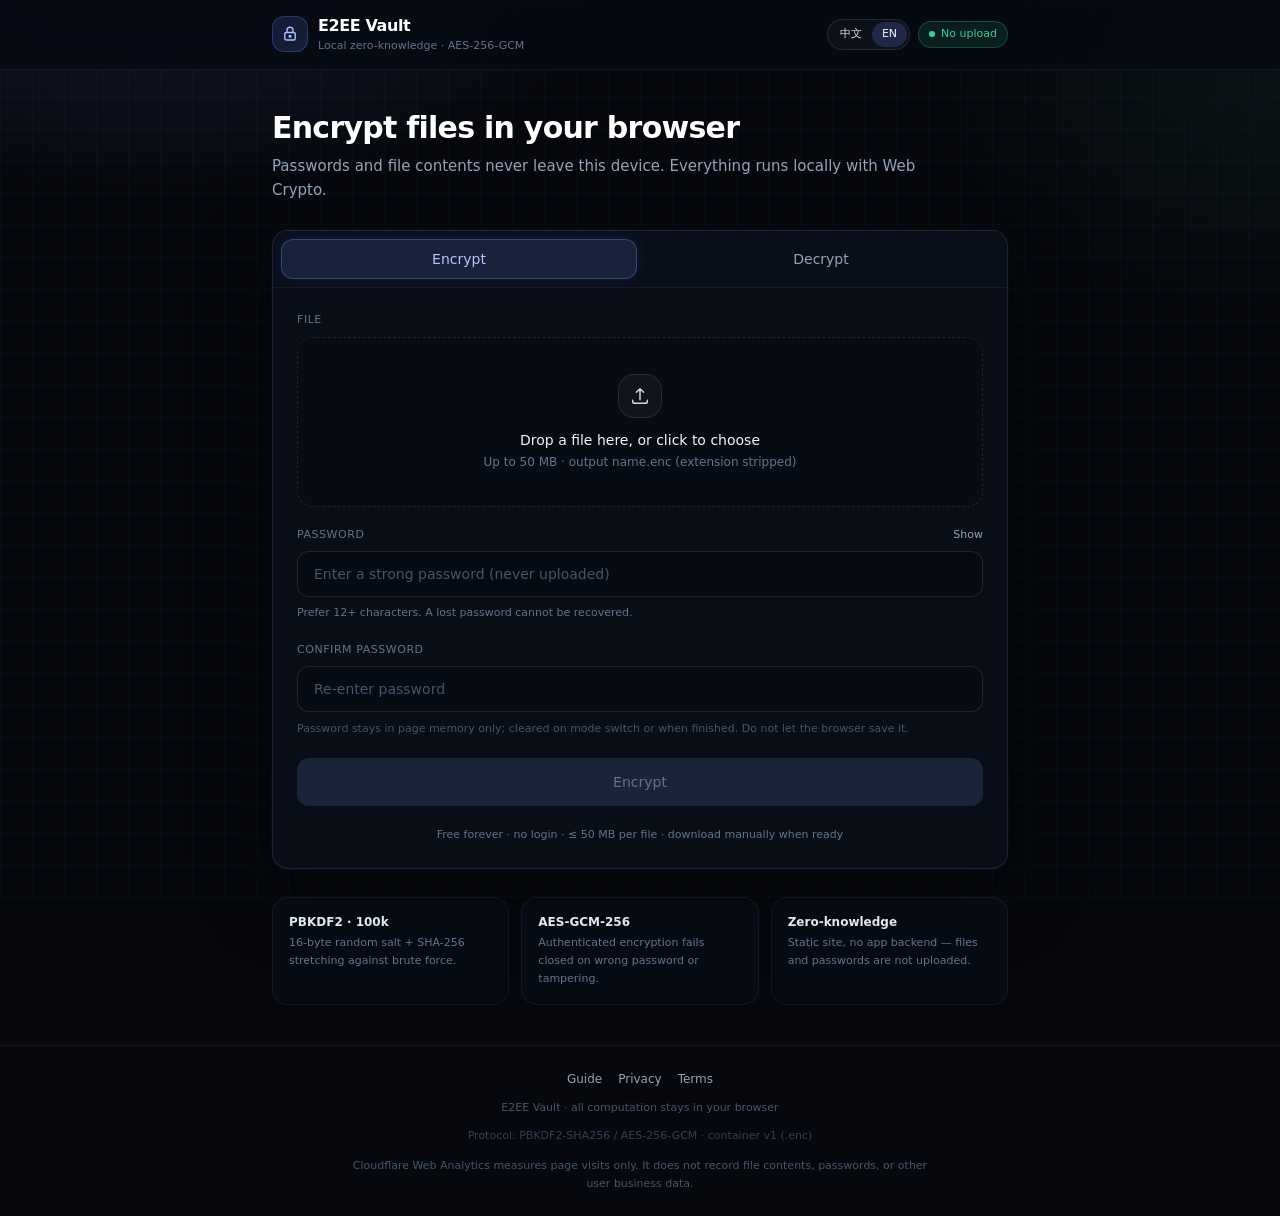
==== index.html @ 236129ca "fix: add E2EE Vault favicon" ====
<!DOCTYPE html>
<html lang="zh-CN" class="h-full">
<head>
  <meta charset="UTF-8" />
  <meta name="viewport" content="width=device-width, initial-scale=1.0" />
  <meta name="description" content="Local zero-knowledge file encryption in your browser. AES-256-GCM · PBKDF2. No upload." />
  <meta name="referrer" content="no-referrer" />
  <meta name="theme-color" content="#070a12" />
  <title>E2EE Vault</title>
  <link rel="icon" href="favicon.svg" type="image/svg+xml" />
  <link rel="preload" href="styles.css" as="style" />
  <link rel="stylesheet" href="styles.css" />
</head>
<body class="h-full text-slate-200 font-sans antialiased">
  <div class="min-h-full flex flex-col">
    <header class="sticky top-0 z-30 border-b border-white/5 bg-ink-950/85 backdrop-blur-md">
      <div class="mx-auto max-w-3xl px-4 py-3.5 flex items-center justify-between gap-3">
        <div class="flex items-center gap-2.5 min-w-0">
          <div class="h-9 w-9 shrink-0 rounded-xl bg-accent/15 border border-accent/25 grid place-items-center" aria-hidden="true">
            <svg class="h-4.5 w-4.5 text-accent-soft" width="18" height="18" viewBox="0 0 24 24" fill="none" stroke="currentColor" stroke-width="1.8">
              <rect x="5" y="10" width="14" height="10" rx="2"/><path d="M8 10V7a4 4 0 0 1 8 0v3"/><circle cx="12" cy="15" r="1.15" fill="currentColor"/>
            </svg>
          </div>
          <div class="min-w-0">
            <h1 class="text-[15px] sm:text-base font-semibold text-white tracking-tight truncate" data-i18n="brand">E2EE Vault</h1>
            <p class="text-[11px] text-slate-500 truncate" data-i18n="brandSub">Local zero-knowledge · AES-256-GCM</p>
          </div>
        </div>
        <div class="flex items-center gap-2 shrink-0">
          <div class="inline-flex rounded-full border border-white/10 bg-white/[0.03] p-0.5 text-[11px]" role="group" aria-label="Language">
            <button type="button" id="lang-zh" class="px-2.5 py-1 rounded-full transition" data-lang="zh-CN">中文</button>
            <button type="button" id="lang-en" class="px-2.5 py-1 rounded-full transition" data-lang="en">EN</button>
          </div>
          <span class="hidden xs:inline-flex sm:inline-flex items-center gap-1.5 text-[11px] px-2.5 py-1 rounded-full border border-ok/25 bg-ok/10 text-ok">
            <span class="h-1.5 w-1.5 rounded-full bg-ok"></span>
            <span data-i18n="badgeNoUpload">No upload</span>
          </span>
        </div>
      </div>
    </header>

    <main class="flex-1 w-full max-w-3xl mx-auto px-4 py-8 sm:py-10">
      <section class="mb-7">
        <h2 class="text-[1.65rem] sm:text-3xl font-semibold text-white tracking-tight" data-i18n="heroTitle">Encrypt files in your browser</h2>
        <p class="mt-2 text-sm sm:text-[15px] text-slate-400 leading-relaxed max-w-reading" data-i18n="heroDesc">
          Passwords and file contents never leave this device. Everything runs locally with Web Crypto.
        </p>
      </section>

      <section class="panel rounded-2xl overflow-hidden shadow-[0_20px_60px_rgba(0,0,0,.35)]">
        <div class="flex gap-1.5 p-2 border-b border-white/5 bg-ink-900/40">
          <button id="tab-encrypt" type="button" class="tab-on flex-1 rounded-xl px-3 py-2.5 text-sm font-medium transition" data-i18n="tabEncrypt">Encrypt</button>
          <button id="tab-decrypt" type="button" class="flex-1 rounded-xl px-3 py-2.5 text-sm font-medium text-slate-400 hover:text-slate-200 transition" data-i18n="tabDecrypt">Decrypt</button>
        </div>

        <div class="p-5 sm:p-6 space-y-5">
          <div>
            <label class="block text-[11px] font-medium uppercase tracking-wider text-slate-500 mb-2" data-i18n="labelFile">File</label>
            <div id="dropzone" class="relative rounded-2xl border border-dashed border-white/10 bg-ink-950/50 hover:border-white/18 transition cursor-pointer px-4 py-9 text-center" tabindex="0" role="button">
              <input id="file-input" class="sr-file" type="file" />
              <div class="mx-auto mb-3 h-11 w-11 rounded-2xl bg-white/[0.04] border border-white/10 grid place-items-center">
                <svg width="22" height="22" class="text-slate-300" fill="none" viewBox="0 0 24 24" stroke="currentColor" stroke-width="1.6" aria-hidden="true">
                  <path stroke-linecap="round" stroke-linejoin="round" d="M12 16V4m0 0 4 4m-4-4-4 4M4 16.5V18a2 2 0 0 0 2 2h12a2 2 0 0 0 2-2v-1.5"/>
                </svg>
              </div>
              <p class="text-sm text-slate-100 font-medium" data-i18n="dropTitle">Drop a file here, or click to choose</p>
              <p id="drop-hint" class="mt-1 text-xs text-slate-500" data-i18n="dropHintEncrypt">Up to 50 MB · output name.enc</p>
              <div id="file-chip" class="hidden mt-4 inline-flex max-w-full items-center gap-2 rounded-xl border border-accent/25 bg-accent/10 px-3 py-2 text-left">
                <div class="min-w-0">
                  <p id="file-name" class="text-xs font-medium text-accent-soft truncate"></p>
                  <p id="file-meta" class="text-[11px] text-slate-400"></p>
                </div>
                <button id="file-clear" type="button" class="ml-1 rounded-lg p-1 text-slate-400 hover:text-white hover:bg-white/10" data-i18n-aria="clearFile" aria-label="Clear file">
                  <svg width="14" height="14" viewBox="0 0 20 20" fill="currentColor" aria-hidden="true"><path d="M6.28 5.22a.75.75 0 0 0-1.06 1.06L8.94 10l-3.72 3.72a.75.75 0 1 0 1.06 1.06L10 11.06l3.72 3.72a.75.75 0 1 0 1.06-1.06L11.06 10l3.72-3.72a.75.75 0 0 0-1.06-1.06L10 8.94 6.28 5.22z"/></svg>
                </button>
              </div>
            </div>
          </div>

          <form id="secret-form" autocomplete="off" novalidate onsubmit="return false;">
            <div class="sr-file" aria-hidden="true">
              <input type="text" name="username" tabindex="-1" autocomplete="username" value="" />
              <input type="password" name="password" tabindex="-1" autocomplete="current-password" value="" />
            </div>

            <div>
              <div class="flex items-center justify-between mb-2">
                <label for="password" class="block text-[11px] font-medium uppercase tracking-wider text-slate-500" data-i18n="labelPassword">Password</label>
                <button id="toggle-password" type="button" class="text-[11px] text-slate-400 hover:text-accent-soft transition" data-i18n="showPassword">Show</button>
              </div>
              <input
                id="password"
                name="e2ee-vault-k-a"
                type="password"
                autocomplete="off"
                autocapitalize="off"
                autocorrect="off"
                spellcheck="false"
                inputmode="text"
                data-lpignore="true"
                data-1p-ignore="true"
                data-bwignore="true"
                data-form-type="other"
                data-i18n-placeholder="phPassword"
                placeholder="Enter a strong password"
                class="w-full rounded-xl border border-white/10 bg-ink-950/70 px-4 py-3 text-sm text-white placeholder:text-slate-600 outline-none focus:border-accent/45 focus:ring-2 focus:ring-accent/15 transition"
              />
              <p id="password-hint" class="mt-2 text-[11px] text-slate-500" data-i18n="hintPasswordEncrypt"></p>
            </div>

            <div id="confirm-wrap" class="mt-5">
              <label for="password-confirm" class="block text-[11px] font-medium uppercase tracking-wider text-slate-500 mb-2" data-i18n="labelConfirm">Confirm password</label>
              <input
                id="password-confirm"
                name="e2ee-vault-k-b"
                type="password"
                autocomplete="off"
                autocapitalize="off"
                autocorrect="off"
                spellcheck="false"
                inputmode="text"
                data-lpignore="true"
                data-1p-ignore="true"
                data-bwignore="true"
                data-form-type="other"
                data-i18n-placeholder="phConfirm"
                placeholder="Re-enter password"
                class="w-full rounded-xl border border-white/10 bg-ink-950/70 px-4 py-3 text-sm text-white placeholder:text-slate-600 outline-none focus:border-accent/45 focus:ring-2 focus:ring-accent/15 transition"
              />
            </div>
            <p class="mt-2 text-[11px] text-slate-600 leading-relaxed" data-i18n="secretNote"></p>
          </form>

          <div id="status" class="hidden rounded-xl border px-3.5 py-3 text-sm leading-relaxed" role="status" aria-live="polite"></div>

          <div id="progress-wrap" class="hidden">
            <div class="flex items-center justify-between text-[11px] text-slate-400 mb-1.5">
              <span id="progress-label" data-i18n="progressWorking">Working…</span>
              <span id="progress-pct">0%</span>
            </div>
            <div class="h-1.5 rounded-full bg-white/5 overflow-hidden">
              <div id="progress-bar" class="progress-bar h-full w-0 rounded-full bg-gradient-to-r from-accent-dim to-accent-soft"></div>
            </div>
          </div>

          <button id="action-btn" type="button" disabled
            class="w-full rounded-xl bg-accent hover:bg-accent-dim disabled:bg-ink-700 disabled:text-slate-500 disabled:cursor-not-allowed text-white font-medium text-sm py-3.5 transition"
            data-i18n="btnEncrypt">Encrypt</button>

          <button id="download-btn" type="button"
            class="hidden w-full rounded-xl border border-ok/35 bg-ok/10 hover:bg-ok/15 text-ok font-medium text-sm py-3.5 transition">Download</button>
          <p id="result-name" class="hidden text-[11px] text-center text-slate-400 truncate"></p>

          <p class="text-[11px] text-center text-slate-500 leading-relaxed" data-i18n="footerTier"></p>
        </div>
      </section>

      <section class="mt-7 grid sm:grid-cols-3 gap-3">
        <div class="rounded-2xl border border-white/5 bg-ink-900/35 p-4">
          <p class="text-xs font-semibold text-slate-200" data-i18n="cardKdfTitle">PBKDF2 · 100k</p>
          <p class="mt-1 text-[11px] text-slate-500 leading-relaxed" data-i18n="cardKdfDesc"></p>
        </div>
        <div class="rounded-2xl border border-white/5 bg-ink-900/35 p-4">
          <p class="text-xs font-semibold text-slate-200" data-i18n="cardAeadTitle">AES-GCM-256</p>
          <p class="mt-1 text-[11px] text-slate-500 leading-relaxed" data-i18n="cardAeadDesc"></p>
        </div>
        <div class="rounded-2xl border border-white/5 bg-ink-900/35 p-4">
          <p class="text-xs font-semibold text-slate-200" data-i18n="cardZkTitle">Zero-knowledge</p>
          <p class="mt-1 text-[11px] text-slate-500 leading-relaxed" data-i18n="cardZkDesc"></p>
        </div>
      </section>
    </main>

    <footer class="border-t border-white/5 py-6">
      <div class="max-w-3xl mx-auto px-4 text-center space-y-3">
        <nav class="flex flex-wrap items-center justify-center gap-x-4 gap-y-2 text-[12px]">
          <button type="button" class="text-slate-400 hover:text-accent-soft transition" data-legal="guide" data-i18n="navGuide">Guide</button>
          <button type="button" class="text-slate-400 hover:text-accent-soft transition" data-legal="privacy" data-i18n="navPrivacy">Privacy</button>
          <button type="button" class="text-slate-400 hover:text-accent-soft transition" data-legal="terms" data-i18n="navTerms">Terms</button>
        </nav>
        <p class="text-[11px] text-slate-600" data-i18n="footerLine1"></p>
        <p class="text-[11px] text-slate-700" data-i18n="footerLine2"></p>
        <p class="text-[11px] text-slate-600 max-w-xl mx-auto leading-relaxed" data-i18n="analyticsNote"></p>
      </div>
    </footer>
  </div>

  <dialog id="legal-dialog" class="w-[min(100vw-1.5rem,40rem)] m-auto rounded-2xl outline-none">
    <div class="panel rounded-2xl overflow-hidden max-h-[min(86vh,720px)] flex flex-col shadow-2xl">
      <div class="flex items-center justify-between gap-3 px-5 py-4 border-b border-white/5">
        <h3 id="legal-title" class="text-sm font-semibold text-white truncate"></h3>
        <button type="button" id="legal-close" class="rounded-lg px-2.5 py-1 text-xs text-slate-400 hover:text-white hover:bg-white/10" data-i18n="close">Close</button>
      </div>
      <div id="legal-body" class="legal-prose overflow-y-auto px-5 py-4 overscroll-contain"></div>
    </div>
  </dialog>

  <script>
  (() => {
    'use strict';

    const FREE_MAX_BYTES = 50 * 1024 * 1024;
    const SALT_LEN = 16;
    const IV_LEN = 12;
    const TAG_LEN = 16;
    const META_LEN_SIZE = 4;
    const PBKDF2_ITERATIONS = 100_000;
    const HEADER_FIXED = SALT_LEN + IV_LEN + TAG_LEN + META_LEN_SIZE;
    const PROTOCOL_META = Object.freeze({ v: 1, sealed: true });
    const LANG_KEY = 'e2ee-vault-lang';

    const I18N = {
      'zh-CN': {
        brand: 'E2EE Vault',
        brandSub: '本地零知识 · AES-256-GCM',
        badgeNoUpload: '零上传',
        heroTitle: '在浏览器里加密文件',
        heroDesc: '密码与文件内容不会离开这台设备。全部使用浏览器 Web Crypto 在本地完成。',
        tabEncrypt: '加密',
        tabDecrypt: '解密',
        labelFile: '文件',
        dropTitle: '拖拽到此处，或点击选择',
        dropHintEncrypt: '单文件 ≤ 50 MB · 输出为 原名.enc（去掉原后缀）',
        dropHintDecrypt: '选择 .enc 文件 · 单文件 ≤ 50 MB',
        clearFile: '清除文件',
        labelPassword: '密码',
        showPassword: '显示',
        hidePassword: '隐藏',
        phPassword: '输入强密码（不会上传）',
        phConfirm: '再次输入密码',
        hintPasswordEncrypt: '建议 12 位以上。密码丢失将无法恢复文件。',
        hintPasswordDecrypt: '输入加密时使用的密码。错误或文件被篡改将无法解密。',
        labelConfirm: '确认密码',
        secretNote: '密码只留在本页内存；切换模式或操作结束后会清空。请勿让浏览器记住。',
        progressWorking: '处理中…',
        btnEncrypt: '开始加密',
        btnDecrypt: '开始解密',
        btnEncrypting: '加密中…',
        btnDecrypting: '解密中…',
        btnDownload: '下载文件',
        btnDownloadNamed: '下载 {name}',
        resultReady: '已就绪：{name}（{size}）',
        footerTier: '完全免费 · 无需登录 · 单文件 ≤ 50 MB · 处理成功后需手动下载',
        cardKdfTitle: 'PBKDF2 · 100k',
        cardKdfDesc: '16 字节随机盐 + SHA-256 迭代拉伸，提升抗暴破能力。',
        cardAeadTitle: 'AES-GCM-256',
        cardAeadDesc: '认证加密：密码错误或密文被改会立即失败。',
        cardZkTitle: '零知识本地',
        cardZkDesc: '静态站点，无业务后端；文件与密码不上传。',
        footerLine1: 'E2EE Vault · 运算均在你的浏览器中完成',
        footerLine2: '协议：PBKDF2-SHA256 / AES-256-GCM · 容器 v1（.enc）',
        analyticsNote: '本站使用 Cloudflare Web Analytics 统计页面访问量，不会记录文件内容、密码或其它用户业务数据。',
        docTitle: 'E2EE Vault · 本地零知识文件加密',
        dropAria: '选择或拖拽文件',
        navGuide: '使用说明',
        navPrivacy: '隐私声明',
        navTerms: '用户条款',
        close: '关闭',
        unnamedFile: '未命名文件',
        errNeedPassword: '请输入密码。',
        errPasswordMismatch: '两次输入的密码不一致。',
        warnWeakPassword: '密码较短，建议 12 位以上。仍将继续…',
        infoEncrypting: '正在本地加密，请勿关闭页面…',
        infoDecrypting: '正在本地解密，请勿关闭页面…',
        okEncrypted: '加密完成：{name}。请点击下方下载，并妥善保管密码。',
        okDecrypted: '解密成功：{name}。请点击下方下载。',
        errCryptoFail: '密码错误或数据遭受篡改，已中止。',
        errSizeLimit: '单文件限制 ≤ 50 MB（当前 {size}）。',
        errSizeLimitShort: '单文件限制 ≤ 50 MB。',
        errSizeLimitPlain: '解密内容超过 50 MB 限制。',
        errTooShort: '文件过短，不是有效的 .enc 容器。',
        errMetaLen: '无效的 Meta 长度，文件可能已损坏。',
        errUnsupportedVer: '不支持的 .enc 版本：v{v}',
        errNoWebCrypto: '当前环境不支持 Web Crypto。请使用现代浏览器，并在 HTTPS 或 localhost 打开。',
        warnMaybeNotEnc: '所选文件可能不是 .enc，仍可尝试解密。',
        progressRead: '读取文件…',
        progressReadEnc: '读取 .enc…',
        progressSalt: '生成盐值与 IV…',
        progressKdf: 'PBKDF2 密钥衍生…',
        progressPack: '打包元数据…',
        progressEncrypt: 'AES-GCM 加密…',
        progressParse: '解析文件头…',
        progressDecrypt: '校验并解密…',
        progressRestore: '还原文件…',
        progressDownload: '准备下载…',
        progressDone: '完成',
        guideTitle: '使用说明',
        privacyTitle: '隐私声明',
        termsTitle: '用户条款',
        guideHtml: `
          <p>E2EE Vault 是一款<strong>完全免费</strong>的本地文件加解密工具。文件与密码在浏览器中处理，不会上传到服务器。</p>
          <h3>加密</h3>
          <ul>
            <li>选择「加密」，导入文件并设置密码（需确认）。</li>
            <li>点击开始加密。成功后<strong>不会自动下载</strong>，请再点「下载」。</li>
            <li>输出命名：<code>1.jpg</code> → <code>1.enc</code>（去掉原后缀，仅保留 .enc）。</li>
          </ul>
          <h3>解密</h3>
          <ul>
            <li>选择「解密」，导入 <code>.enc</code> 文件并输入加密时密码。</li>
            <li>校验通过后，再点击「下载」以恢复原文件名与格式。</li>
          </ul>
          <h3>限制与安全提示</h3>
          <ul>
            <li>单文件最大 50 MB。</li>
            <li>切换加密/解密会清空文件、密码与待下载结果。</li>
            <li>密码丢失无法恢复；请使用强密码并离线妥善保管。</li>
            <li>需要安全上下文：HTTPS 或 localhost。</li>
            <li>算法：PBKDF2-SHA256（100,000 次）+ AES-256-GCM。</li>
          </ul>
          <h3>常见问题</h3>
          <ul>
            <li><strong>提示密码错误：</strong>确认密码与文件是否匹配，或文件是否损坏。</li>
            <li><strong>下载的文件打不开：</strong>确认解密成功后再下载；不要中断处理过程。</li>
            <li><strong>浏览器能解密我的文件吗？</strong>不能单靠浏览器；需同时持有 .enc 与密码。请勿让浏览器保存密码。</li>
          </ul>
        `,
        privacyHtml: `
          <p>更新日期：2026-07-21。本工具当前<strong>完全免费</strong>，无需注册登录。</p>
          <h3>我们处理什么</h3>
          <ul>
            <li><strong>文件内容与密码：</strong>仅在你的浏览器内存中用于本地加解密，设计上<strong>不上传</strong>到我们的服务器。</li>
            <li><strong>原文件名与 MIME：</strong>密封在 .enc 密文内，不以业务明文入库。</li>
            <li><strong>本地偏好：</strong>语言选择可能保存在 <code>localStorage</code>（如 e2ee-vault-lang）。</li>
          </ul>
          <h3>托管与访问统计</h3>
          <ul>
            <li>网站可能由 <strong>Cloudflare</strong> 提供静态托管与网络加速。</li>
            <li>我们启用了 <strong>Cloudflare Web Analytics</strong>，仅用于统计<strong>页面访问</strong>等聚合指标。它<strong>不会记录</strong>文件内容、密码、加解密结果或其它用户业务数据。</li>
            <li>Cloudflare 作为基础设施提供商，可能处理标准网络请求日志（如 IP、User-Agent、URL），受其隐私政策约束。</li>
          </ul>
          <h3>你可控的事项</h3>
          <ul>
            <li>可使用浏览器隐私模式；用完关闭标签页。</li>
            <li>请勿允许浏览器/密码管理器保存本页密码。</li>
            <li>本机恶意软件或恶意扩展不在本声明可防护范围内。</li>
          </ul>
          <h3>联系与变更</h3>
          <p>我们可能更新本声明；重大变更将更新页面上的日期。继续使用即表示你知悉最新说明。</p>
        `,
        termsHtml: `
          <p>更新日期：2026-07-21。使用 E2EE Vault 即表示你同意以下条款。本服务当前<strong>免费提供</strong>。</p>
          <h3>服务性质</h3>
          <ul>
            <li>本工具按「现状」提供本地加解密能力，不构成保管、备份或密码找回服务。</li>
            <li>单文件限制为 50 MB；功能可能调整，恕不另行个别通知。</li>
          </ul>
          <h3>你的责任</h3>
          <ul>
            <li>你必须合法使用本工具，并对加密内容与用途负责。</li>
            <li>你应自行保管密码与 .enc 文件。<strong>密码丢失或文件损坏可能导致数据永久不可恢复。</strong></li>
            <li>你应确保设备、浏览器与扩展环境的安全。</li>
          </ul>
          <h3>免责声明</h3>
          <ul>
            <li>在适用法律允许的最大范围内，我们不对任何直接、间接、附带或后果性损失负责，包括但不限于数据丢失、业务中断、利润损失。</li>
            <li>不保证服务不中断、无错误，或满足你的特定用途。</li>
          </ul>
          <h3>知识产权</h3>
          <p>页面文案、品牌标识与代码的权利归属项目方或其许可方。你可按仓库许可证使用代码（如有）。</p>
          <h3>条款变更</h3>
          <p>我们可能更新本条款。更新后继续使用即视为接受修订。</p>
          <h3>适用说明</h3>
          <p>本条款为一般性使用说明，不构成法律意见。若与强制适用法律冲突，以法律规定为准。</p>
        `,
      },
      en: {
        brand: 'E2EE Vault',
        brandSub: 'Local zero-knowledge · AES-256-GCM',
        badgeNoUpload: 'No upload',
        heroTitle: 'Encrypt files in your browser',
        heroDesc: 'Passwords and file contents never leave this device. Everything runs locally with Web Crypto.',
        tabEncrypt: 'Encrypt',
        tabDecrypt: 'Decrypt',
        labelFile: 'File',
        dropTitle: 'Drop a file here, or click to choose',
        dropHintEncrypt: 'Up to 50 MB · output name.enc (extension stripped)',
        dropHintDecrypt: 'Choose a .enc file · up to 50 MB',
        clearFile: 'Clear file',
        labelPassword: 'Password',
        showPassword: 'Show',
        hidePassword: 'Hide',
        phPassword: 'Enter a strong password (never uploaded)',
        phConfirm: 'Re-enter password',
        hintPasswordEncrypt: 'Prefer 12+ characters. A lost password cannot be recovered.',
        hintPasswordDecrypt: 'Enter the password used for encryption. Wrong password or tampering fails closed.',
        labelConfirm: 'Confirm password',
        secretNote: 'Password stays in page memory only; cleared on mode switch or when finished. Do not let the browser save it.',
        progressWorking: 'Working…',
        btnEncrypt: 'Encrypt',
        btnDecrypt: 'Decrypt',
        btnEncrypting: 'Encrypting…',
        btnDecrypting: 'Decrypting…',
        btnDownload: 'Download file',
        btnDownloadNamed: 'Download {name}',
        resultReady: 'Ready: {name} ({size})',
        footerTier: 'Free forever · no login · ≤ 50 MB per file · download manually when ready',
        cardKdfTitle: 'PBKDF2 · 100k',
        cardKdfDesc: '16-byte random salt + SHA-256 stretching against brute force.',
        cardAeadTitle: 'AES-GCM-256',
        cardAeadDesc: 'Authenticated encryption fails closed on wrong password or tampering.',
        cardZkTitle: 'Zero-knowledge',
        cardZkDesc: 'Static site, no app backend — files and passwords are not uploaded.',
        footerLine1: 'E2EE Vault · all computation stays in your browser',
        footerLine2: 'Protocol: PBKDF2-SHA256 / AES-256-GCM · container v1 (.enc)',
        analyticsNote: 'Cloudflare Web Analytics measures page visits only. It does not record file contents, passwords, or other user business data.',
        docTitle: 'E2EE Vault · Local zero-knowledge encryption',
        dropAria: 'Choose or drop a file',
        navGuide: 'Guide',
        navPrivacy: 'Privacy',
        navTerms: 'Terms',
        close: 'Close',
        unnamedFile: 'Untitled file',
        errNeedPassword: 'Please enter a password.',
        errPasswordMismatch: 'Passwords do not match.',
        warnWeakPassword: 'Password is short. Prefer 12+ characters. Continuing…',
        infoEncrypting: 'Encrypting locally — keep this tab open…',
        infoDecrypting: 'Decrypting locally — keep this tab open…',
        okEncrypted: 'Encryption complete: {name}. Click download below and store the password safely.',
        okDecrypted: 'Decryption succeeded: {name}. Click download below.',
        errCryptoFail: 'Invalid password or corrupted payload. Aborted.',
        errSizeLimit: 'File limit is 50 MB (current {size}).',
        errSizeLimitShort: 'File limit is 50 MB.',
        errSizeLimitPlain: 'Recovered payload exceeds the 50 MB limit.',
        errTooShort: 'File is too short to be a valid .enc container.',
        errMetaLen: 'Invalid meta length — file may be corrupted.',
        errUnsupportedVer: 'Unsupported .enc version: v{v}',
        errNoWebCrypto: 'Web Crypto is unavailable. Use a modern browser on HTTPS or localhost.',
        warnMaybeNotEnc: 'Selected file may not be a .enc container; decrypt will still be attempted.',
        progressRead: 'Reading file…',
        progressReadEnc: 'Reading .enc…',
        progressSalt: 'Generating salt & IV…',
        progressKdf: 'Deriving key (PBKDF2)…',
        progressPack: 'Packing metadata…',
        progressEncrypt: 'Encrypting (AES-GCM)…',
        progressParse: 'Parsing header…',
        progressDecrypt: 'Verifying & decrypting…',
        progressRestore: 'Restoring file…',
        progressDownload: 'Preparing download…',
        progressDone: 'Done',
        guideTitle: 'User guide',
        privacyTitle: 'Privacy notice',
        termsTitle: 'Terms of use',
        guideHtml: `
          <p>E2EE Vault is a <strong>free</strong> local file encryption tool. Files and passwords are processed in your browser and are not uploaded to our servers.</p>
          <h3>Encrypt</h3>
          <ul>
            <li>Open Encrypt, choose a file, and set a password (with confirmation).</li>
            <li>Start encryption. The result is <strong>not auto-downloaded</strong> — click Download when ready.</li>
            <li>Output name: <code>1.jpg</code> → <code>1.enc</code> (original extension stripped).</li>
          </ul>
          <h3>Decrypt</h3>
          <ul>
            <li>Open Decrypt, choose a <code>.enc</code> file, enter the password.</li>
            <li>After verification succeeds, click Download to restore the original name and type.</li>
          </ul>
          <h3>Limits & safety</h3>
          <ul>
            <li>Max 50 MB per file.</li>
            <li>Switching Encrypt/Decrypt clears file, password, and pending download.</li>
            <li>Lost passwords cannot be recovered — use a strong password and store it offline.</li>
            <li>Requires a secure context: HTTPS or localhost.</li>
            <li>Crypto: PBKDF2-SHA256 (100,000 iterations) + AES-256-GCM.</li>
          </ul>
          <h3>FAQ</h3>
          <ul>
            <li><strong>Invalid password:</strong> Check the password and that the file is intact.</li>
            <li><strong>Downloaded file won’t open:</strong> Download only after a successful decrypt; don’t interrupt the process.</li>
            <li><strong>Can the browser decrypt my files alone?</strong> No — someone needs both the .enc file and the password. Don’t let the browser save the password.</li>
          </ul>
        `,
        privacyHtml: `
          <p>Last updated: 2026-07-21. This tool is currently <strong>free</strong> and does not require an account.</p>
          <h3>What we process</h3>
          <ul>
            <li><strong>File contents & passwords:</strong> used only in browser memory for local crypto; <strong>not uploaded</strong> to our application servers by design.</li>
            <li><strong>Original filename & MIME:</strong> sealed inside the .enc ciphertext, not stored as cleartext business data.</li>
            <li><strong>Local preferences:</strong> language may be stored in <code>localStorage</code> (e.g. e2ee-vault-lang).</li>
          </ul>
          <h3>Hosting & analytics</h3>
          <ul>
            <li>The site may be hosted/accelerated by <strong>Cloudflare</strong>.</li>
            <li>We use <strong>Cloudflare Web Analytics</strong> to measure <strong>page visits</strong> only (aggregate traffic). It does <strong>not</strong> record file contents, passwords, crypto outputs, or other user business data.</li>
            <li>As infrastructure, Cloudflare may process standard request logs (IP, User-Agent, URL) under its own policies.</li>
          </ul>
          <h3>Your controls</h3>
          <ul>
            <li>Use a private window; close the tab when finished.</li>
            <li>Do not allow password managers to save credentials for this page.</li>
            <li>Malware or malicious extensions on your device are outside this notice’s protection.</li>
          </ul>
          <h3>Changes</h3>
          <p>We may update this notice and the date above. Continued use means you acknowledge the latest version.</p>
        `,
        termsHtml: `
          <p>Last updated: 2026-07-21. By using E2EE Vault you agree to these terms. The service is currently provided <strong>free of charge</strong>.</p>
          <h3>Nature of the service</h3>
          <ul>
            <li>The tool is provided “as is” for local encryption/decryption. It is not a custody, backup, or password-recovery service.</li>
            <li>Per-file limit is 50 MB; features may change without individual notice.</li>
          </ul>
          <h3>Your responsibilities</h3>
          <ul>
            <li>Use the tool lawfully and remain responsible for your content and purpose.</li>
            <li>Safeguard your password and .enc files. <strong>Lost passwords or corrupted files may mean permanent data loss.</strong></li>
            <li>Keep your device, browser, and extensions secure.</li>
          </ul>
          <h3>Disclaimer</h3>
          <ul>
            <li>To the fullest extent permitted by law, we are not liable for direct, indirect, incidental, or consequential damages, including data loss, business interruption, or lost profits.</li>
            <li>We do not warrant uninterrupted or error-free operation, or fitness for a particular purpose.</li>
          </ul>
          <h3>Intellectual property</h3>
          <p>Site copy, branding, and code belong to the project or its licensors. Use code under the repository license if provided.</p>
          <h3>Changes</h3>
          <p>We may update these terms. Continued use after changes constitutes acceptance.</p>
          <h3>General</h3>
          <p>These terms are a general usage notice, not legal advice. Mandatory local laws prevail where they conflict.</p>
        `,
      },
    };

    let lang = detectLang();
    /** @type {'encrypt'|'decrypt'} */
    let mode = 'encrypt';
    /** @type {File|null} */
    let selectedFile = null;
    let busy = false;
    /** @type {{blob:Blob,filename:string,objectUrl:string|null}|null} */
    let pendingDownload = null;
    /** @type {'guide'|'privacy'|'terms'|null} */
    let legalOpen = null;

    const te = new TextEncoder();
    const td = new TextDecoder();
    const $ = (id) => document.getElementById(id);

    const tabEncrypt = $('tab-encrypt');
    const tabDecrypt = $('tab-decrypt');
    const dropzone = $('dropzone');
    const fileInput = $('file-input');
    const dropHint = $('drop-hint');
    const fileChip = $('file-chip');
    const fileNameEl = $('file-name');
    const fileMetaEl = $('file-meta');
    const fileClear = $('file-clear');
    const passwordEl = $('password');
    const passwordConfirmEl = $('password-confirm');
    const confirmWrap = $('confirm-wrap');
    const togglePasswordBtn = $('toggle-password');
    const passwordHint = $('password-hint');
    const statusEl = $('status');
    const progressWrap = $('progress-wrap');
    const progressBar = $('progress-bar');
    const progressLabel = $('progress-label');
    const progressPct = $('progress-pct');
    const actionBtn = $('action-btn');
    const downloadBtn = $('download-btn');
    const resultNameEl = $('result-name');
    const legalDialog = /** @type {HTMLDialogElement} */ ($('legal-dialog'));
    const legalTitle = $('legal-title');
    const legalBody = $('legal-body');
    const legalClose = $('legal-close');

    function detectLang() {
      try {
        const saved = localStorage.getItem(LANG_KEY);
        if (saved && I18N[saved]) return saved;
      } catch (_) {}
      const nav = (navigator.language || 'en').toLowerCase();
      return nav.startsWith('zh') ? 'zh-CN' : 'en';
    }

    function t(key, vars) {
      const table = I18N[lang] || I18N.en;
      let s = table[key] ?? I18N.en[key] ?? key;
      if (vars) {
        for (const [k, v] of Object.entries(vars)) {
          s = s.replaceAll('{' + k + '}', String(v));
        }
      }
      return s;
    }

    function applyI18n() {
      document.documentElement.lang = lang === 'zh-CN' ? 'zh-CN' : 'en';
      document.title = t('docTitle');
      document.querySelectorAll('[data-i18n]').forEach((el) => {
        const key = el.getAttribute('data-i18n');
        if (key) el.textContent = t(key);
      });
      document.querySelectorAll('[data-i18n-placeholder]').forEach((el) => {
        const key = el.getAttribute('data-i18n-placeholder');
        if (key) el.setAttribute('placeholder', t(key));
      });
      document.querySelectorAll('[data-i18n-aria]').forEach((el) => {
        const key = el.getAttribute('data-i18n-aria');
        if (key) el.setAttribute('aria-label', t(key));
      });
      $('lang-zh').classList.toggle('lang-on', lang === 'zh-CN');
      $('lang-en').classList.toggle('lang-on', lang === 'en');
      refreshModeCopy();
      togglePasswordBtn.textContent =
        passwordEl.type === 'password' ? t('showPassword') : t('hidePassword');
      if (pendingDownload) {
        downloadBtn.textContent = t('btnDownloadNamed', { name: pendingDownload.filename });
        resultNameEl.textContent = t('resultReady', {
          name: pendingDownload.filename,
          size: formatBytes(pendingDownload.blob.size),
        });
      } else {
        downloadBtn.textContent = t('btnDownload');
      }
      if (legalOpen) renderLegal(legalOpen);
    }

    function setLang(next) {
      if (!I18N[next]) return;
      lang = next;
      try { localStorage.setItem(LANG_KEY, lang); } catch (_) {}
      applyI18n();
    }

    function formatBytes(n) {
      if (n < 1024) return n + ' B';
      if (n < 1024 * 1024) return (n / 1024).toFixed(1) + ' KB';
      return (n / (1024 * 1024)).toFixed(2) + ' MB';
    }

    function setUint32BE(view, offset, value) { view.setUint32(offset, value >>> 0, false); }
    function getUint32BE(view, offset) { return view.getUint32(offset, false); }

    function wipe(buf) {
      try {
        if (!buf) return;
        if (buf instanceof ArrayBuffer) { new Uint8Array(buf).fill(0); return; }
        if (ArrayBuffer.isView(buf)) new Uint8Array(buf.buffer, buf.byteOffset, buf.byteLength).fill(0);
      } catch (_) {}
    }
    function wipeAll(list) { for (const b of list) wipe(b); }

    function toEncFileName(name) {
      let base = String(name || 'file').replace(/[/\\?%*:|"<>]/g, '_').trim() || 'file';
      if (base.toLowerCase().endsWith('.enc')) return base;
      const i = base.lastIndexOf('.');
      if (i > 0) base = base.slice(0, i);
      return base + '.enc';
    }

    function clearPendingDownload() {
      if (pendingDownload?.objectUrl) {
        try { URL.revokeObjectURL(pendingDownload.objectUrl); } catch (_) {}
      }
      pendingDownload = null;
      downloadBtn.classList.add('hidden');
      resultNameEl.classList.add('hidden');
      resultNameEl.textContent = '';
      downloadBtn.textContent = t('btnDownload');
    }

    function setPendingDownload(blob, filename) {
      clearPendingDownload();
      pendingDownload = { blob, filename, objectUrl: null };
      downloadBtn.classList.remove('hidden');
      resultNameEl.classList.remove('hidden');
      resultNameEl.textContent = t('resultReady', { name: filename, size: formatBytes(blob.size) });
      downloadBtn.textContent = t('btnDownloadNamed', { name: filename });
    }

    function triggerPendingDownload() {
      if (!pendingDownload) return;
      if (pendingDownload.objectUrl) {
        try { URL.revokeObjectURL(pendingDownload.objectUrl); } catch (_) {}
      }
      const url = URL.createObjectURL(pendingDownload.blob);
      pendingDownload.objectUrl = url;
      const a = document.createElement('a');
      a.href = url;
      a.download = pendingDownload.filename;
      a.rel = 'noopener';
      document.body.appendChild(a);
      a.click();
      a.remove();
    }

    function setProgress(pct, labelKey) {
      const p = Math.max(0, Math.min(100, pct | 0));
      progressWrap.classList.remove('hidden');
      progressBar.style.width = p + '%';
      progressPct.textContent = p + '%';
      if (labelKey) progressLabel.textContent = t(labelKey);
    }
    function hideProgress() {
      progressWrap.classList.add('hidden');
      progressBar.style.width = '0%';
      progressPct.textContent = '0%';
    }

    function showStatus(type, message) {
      statusEl.classList.remove('hidden', 'shake',
        'border-ok/30', 'bg-ok/10', 'text-ok',
        'border-danger/30', 'bg-danger/10', 'text-danger',
        'border-warn/30', 'bg-warn/10', 'text-warn',
        'border-accent/30', 'bg-accent/10', 'text-accent-soft');
      const map = {
        ok: ['border-ok/30', 'bg-ok/10', 'text-ok'],
        error: ['border-danger/30', 'bg-danger/10', 'text-danger'],
        warn: ['border-warn/30', 'bg-warn/10', 'text-warn'],
        info: ['border-accent/30', 'bg-accent/10', 'text-accent-soft'],
      };
      statusEl.classList.add(...(map[type] || map.info));
      statusEl.textContent = message;
      if (type === 'error') statusEl.classList.add('shake');
    }
    function clearStatus() { statusEl.classList.add('hidden'); statusEl.textContent = ''; }

    function updateActionEnabled() {
      const pw = passwordEl.value;
      const okConfirm = mode === 'decrypt' || (passwordConfirmEl.value.length > 0 && passwordConfirmEl.value === pw);
      actionBtn.disabled = busy || !selectedFile || !pw || !okConfirm;
    }

    async function deriveKey(passwordString, salt) {
      const passwordBytes = te.encode(passwordString);
      try {
        const baseKey = await crypto.subtle.importKey('raw', passwordBytes, { name: 'PBKDF2' }, false, ['deriveKey']);
        return crypto.subtle.deriveKey(
          { name: 'PBKDF2', salt, iterations: PBKDF2_ITERATIONS, hash: 'SHA-256' },
          baseKey,
          { name: 'AES-GCM', length: 256 },
          false,
          ['encrypt', 'decrypt']
        );
      } finally { wipe(passwordBytes); }
    }

    function packPlaintext(meta, fileBytes) {
      const metaBytes = te.encode(JSON.stringify({
        name: meta.name,
        type: meta.type || 'application/octet-stream',
      }));
      const out = new Uint8Array(4 + metaBytes.length + fileBytes.length);
      setUint32BE(new DataView(out.buffer), 0, metaBytes.length);
      out.set(metaBytes, 4);
      out.set(fileBytes, 4 + metaBytes.length);
      wipe(metaBytes);
      return out;
    }

    function unpackPlaintext(plain) {
      if (plain.byteLength < 4) throw new Error('Invalid payload structure.');
      const metaLen = getUint32BE(new DataView(plain.buffer, plain.byteOffset, plain.byteLength), 0);
      if (metaLen < 2 || metaLen > 1024 * 1024 || 4 + metaLen > plain.byteLength) {
        throw new Error('Invalid payload metadata length.');
      }
      let meta;
      try { meta = JSON.parse(td.decode(plain.subarray(4, 4 + metaLen))); }
      catch { throw new Error('Invalid payload metadata JSON.'); }
      if (!meta || typeof meta.name !== 'string') throw new Error('Invalid payload metadata fields.');
      return {
        meta: {
          name: meta.name,
          type: typeof meta.type === 'string' && meta.type ? meta.type : 'application/octet-stream',
        },
        fileBytes: plain.subarray(4 + metaLen),
      };
    }

    async function encryptFile(file, password) {
      const sensitive = [];
      try {
        setProgress(5, 'progressRead');
        const fileBuf = new Uint8Array(await file.arrayBuffer());
        sensitive.push(fileBuf);
        if (fileBuf.byteLength > FREE_MAX_BYTES) throw new Error(t('errSizeLimitShort'));

        setProgress(15, 'progressSalt');
        const salt = crypto.getRandomValues(new Uint8Array(SALT_LEN));
        const iv = crypto.getRandomValues(new Uint8Array(IV_LEN));
        sensitive.push(salt, iv);

        setProgress(25, 'progressKdf');
        const key = await deriveKey(password, salt);

        setProgress(55, 'progressPack');
        const plain = packPlaintext(
          { name: file.name || 'file', type: file.type || 'application/octet-stream' },
          fileBuf
        );
        sensitive.push(plain);
        wipe(fileBuf);

        setProgress(70, 'progressEncrypt');
        const encryptedWithTag = new Uint8Array(
          await crypto.subtle.encrypt({ name: 'AES-GCM', iv, tagLength: 128 }, key, plain)
        );
        wipe(plain);
        if (encryptedWithTag.byteLength < TAG_LEN) throw new Error('Encryption produced invalid output.');

        const ciphertext = encryptedWithTag.subarray(0, encryptedWithTag.byteLength - TAG_LEN);
        const tag = encryptedWithTag.subarray(encryptedWithTag.byteLength - TAG_LEN);
        const outerMetaBytes = te.encode(JSON.stringify(PROTOCOL_META));
        const out = new Uint8Array(HEADER_FIXED + outerMetaBytes.length + ciphertext.byteLength);
        let o = 0;
        out.set(salt, o); o += SALT_LEN;
        out.set(iv, o); o += IV_LEN;
        out.set(tag, o); o += TAG_LEN;
        setUint32BE(new DataView(out.buffer), o, outerMetaBytes.length); o += META_LEN_SIZE;
        out.set(outerMetaBytes, o); o += outerMetaBytes.length;
        out.set(ciphertext, o);

        wipe(salt); wipe(iv); wipe(tag); wipe(encryptedWithTag); wipe(outerMetaBytes);

        setProgress(95, 'progressDownload');
        const outCopy = out.slice();
        wipe(out);
        const outName = toEncFileName(file.name || 'file');
        setPendingDownload(new Blob([outCopy], { type: 'application/octet-stream' }), outName);
        setProgress(100, 'progressDone');
        return outName;
      } finally { wipeAll(sensitive); }
    }

    async function decryptFile(encFile, password) {
      const sensitive = [];
      try {
        setProgress(5, 'progressReadEnc');
        const raw = new Uint8Array(await encFile.arrayBuffer());
        sensitive.push(raw);
        if (raw.byteLength > FREE_MAX_BYTES + 256 * 1024) throw new Error(t('errSizeLimitShort'));
        if (raw.byteLength < HEADER_FIXED + 1) throw new Error(t('errTooShort'));

        setProgress(15, 'progressParse');
        let o = 0;
        const salt = raw.subarray(o, o + SALT_LEN); o += SALT_LEN;
        const iv = raw.subarray(o, o + IV_LEN); o += IV_LEN;
        const tag = raw.subarray(o, o + TAG_LEN); o += TAG_LEN;
        const metaLen = getUint32BE(new DataView(raw.buffer, raw.byteOffset, raw.byteLength), o); o += META_LEN_SIZE;
        if (metaLen > 64 * 1024 || o + metaLen > raw.byteLength) throw new Error(t('errMetaLen'));
        const outerMetaBytes = raw.subarray(o, o + metaLen); o += metaLen;
        const ciphertext = raw.subarray(o);

        if (metaLen > 0) {
          try {
            const outer = JSON.parse(td.decode(outerMetaBytes));
            if (outer && outer.v != null && outer.v !== 1) throw new Error(t('errUnsupportedVer', { v: outer.v }));
          } catch (e) {
            if (e instanceof Error && /v\d|version|版本/.test(e.message)) throw e;
          }
        }

        setProgress(35, 'progressKdf');
        const key = await deriveKey(password, salt);

        setProgress(65, 'progressDecrypt');
        const encryptedDataWithTag = new Uint8Array(ciphertext.length + tag.length);
        encryptedDataWithTag.set(ciphertext, 0);
        encryptedDataWithTag.set(tag, ciphertext.length);
        sensitive.push(encryptedDataWithTag);

        let plainBuf;
        try {
          plainBuf = new Uint8Array(await crypto.subtle.decrypt(
            { name: 'AES-GCM', iv, tagLength: 128 }, key, encryptedDataWithTag
          ));
        } catch {
          wipe(encryptedDataWithTag);
          throw new Error('CRYPTO_FAIL');
        }
        sensitive.push(plainBuf);
        wipe(encryptedDataWithTag);

        setProgress(85, 'progressRestore');
        const unpacked = unpackPlaintext(plainBuf);
        const meta = unpacked.meta;
        const fileBytes = new Uint8Array(unpacked.fileBytes.byteLength);
        fileBytes.set(unpacked.fileBytes);
        wipe(plainBuf);

        if (fileBytes.byteLength > FREE_MAX_BYTES) {
          wipe(fileBytes);
          throw new Error(t('errSizeLimitPlain'));
        }

        const safeName = String(meta.name || 'decrypted.bin').replace(/[/\\?%*:|"<>]/g, '_');
        const blob = new Blob([fileBytes], { type: meta.type || 'application/octet-stream' });
        wipe(fileBytes);
        wipe(raw);

        setProgress(95, 'progressDownload');
        setPendingDownload(blob, safeName);
        setProgress(100, 'progressDone');
        return safeName;
      } finally { wipeAll(sensitive); }
    }

    function refreshModeCopy() {
      const enc = mode === 'encrypt';
      dropHint.textContent = t(enc ? 'dropHintEncrypt' : 'dropHintDecrypt');
      passwordHint.textContent = t(enc ? 'hintPasswordEncrypt' : 'hintPasswordDecrypt');
      if (!busy) actionBtn.textContent = t(enc ? 'btnEncrypt' : 'btnDecrypt');
      dropzone.setAttribute('aria-label', t('dropAria'));
      fileInput.accept = enc ? '*/*' : '.enc,application/octet-stream';
    }

    function clearSecrets() {
      for (const el of [passwordEl, passwordConfirmEl]) {
        el.value = '';
        el.defaultValue = '';
        el.type = 'password';
        el.setAttribute('value', '');
        el.setAttribute('readonly', 'readonly');
      }
      togglePasswordBtn.textContent = t('showPassword');
      setTimeout(() => {
        passwordEl.removeAttribute('readonly');
        passwordConfirmEl.removeAttribute('readonly');
      }, 30);
    }

    function clearFile() {
      selectedFile = null;
      fileInput.value = '';
      fileChip.classList.add('hidden');
      fileNameEl.textContent = '';
      fileMetaEl.textContent = '';
      clearPendingDownload();
      updateActionEnabled();
    }

    function resetWorkspace() {
      clearFile();
      clearSecrets();
      clearStatus();
      hideProgress();
      clearPendingDownload();
      try { $('secret-form').reset(); } catch (_) {}
      clearSecrets();
      updateActionEnabled();
    }

    function setMode(next) {
      if (busy) return;
      const switching = next !== mode;
      mode = next;
      const enc = mode === 'encrypt';
      tabEncrypt.classList.toggle('tab-on', enc);
      tabEncrypt.classList.toggle('text-slate-400', !enc);
      tabDecrypt.classList.toggle('tab-on', !enc);
      tabDecrypt.classList.toggle('text-slate-400', enc);
      confirmWrap.classList.toggle('hidden', !enc);
      if (switching) resetWorkspace();
      else { clearStatus(); hideProgress(); }
      refreshModeCopy();
      updateActionEnabled();
    }

    function assignFile(file) {
      clearStatus();
      hideProgress();
      clearPendingDownload();
      if (!file) { clearFile(); return; }
      if (file.size > FREE_MAX_BYTES) {
        clearFile();
        showStatus('error', t('errSizeLimit', { size: formatBytes(file.size) }));
        return;
      }
      if (mode === 'decrypt') {
        const name = (file.name || '').toLowerCase();
        if (name && !name.endsWith('.enc') && file.size < HEADER_FIXED) {
          showStatus('warn', t('warnMaybeNotEnc'));
        }
      }
      selectedFile = file;
      fileNameEl.textContent = file.name || t('unnamedFile');
      fileMetaEl.textContent = formatBytes(file.size) + (file.type ? ' · ' + file.type : '');
      fileChip.classList.remove('hidden');
      updateActionEnabled();
    }

    function renderLegal(kind) {
      legalOpen = kind;
      const titleKey = kind === 'guide' ? 'guideTitle' : kind === 'privacy' ? 'privacyTitle' : 'termsTitle';
      const bodyKey = kind === 'guide' ? 'guideHtml' : kind === 'privacy' ? 'privacyHtml' : 'termsHtml';
      legalTitle.textContent = t(titleKey);
      legalBody.innerHTML = t(bodyKey);
    }

    function openLegal(kind) {
      renderLegal(kind);
      if (typeof legalDialog.showModal === 'function') legalDialog.showModal();
      else legalDialog.setAttribute('open', '');
    }

    function closeLegal() {
      legalOpen = null;
      if (typeof legalDialog.close === 'function') legalDialog.close();
      else legalDialog.removeAttribute('open');
      legalBody.innerHTML = '';
    }

    async function run() {
      if (busy || !selectedFile) return;
      const password = passwordEl.value;
      if (!password) { showStatus('error', t('errNeedPassword')); return; }
      if (mode === 'encrypt') {
        if (password !== passwordConfirmEl.value) { showStatus('error', t('errPasswordMismatch')); return; }
        if (password.length < 8) showStatus('warn', t('warnWeakPassword'));
      }

      busy = true;
      updateActionEnabled();
      actionBtn.textContent = t(mode === 'encrypt' ? 'btnEncrypting' : 'btnDecrypting');
      clearStatus();
      clearPendingDownload();
      showStatus('info', t(mode === 'encrypt' ? 'infoEncrypting' : 'infoDecrypting'));

      try {
        if (mode === 'encrypt') {
          const name = await encryptFile(selectedFile, password);
          showStatus('ok', t('okEncrypted', { name }));
        } else {
          const name = await decryptFile(selectedFile, password);
          showStatus('ok', t('okDecrypted', { name }));
        }
      } catch (err) {
        const msg = err && err.message ? err.message : String(err);
        const friendly = msg === 'CRYPTO_FAIL' || /Invalid password|verification failed|CRYPTO_FAIL/i.test(msg)
          ? t('errCryptoFail') : msg;
        showStatus('error', friendly);
        hideProgress();
      } finally {
        busy = false;
        clearSecrets();
        actionBtn.textContent = t(mode === 'encrypt' ? 'btnEncrypt' : 'btnDecrypt');
        updateActionEnabled();
      }
    }

    // Events
    $('lang-zh').addEventListener('click', () => setLang('zh-CN'));
    $('lang-en').addEventListener('click', () => setLang('en'));
    tabEncrypt.addEventListener('click', () => setMode('encrypt'));
    tabDecrypt.addEventListener('click', () => setMode('decrypt'));

    dropzone.addEventListener('click', (e) => {
      if (e.target === fileClear || fileClear.contains(/** @type {Node} */(e.target))) return;
      fileInput.click();
    });
    dropzone.addEventListener('keydown', (e) => {
      if (e.key === 'Enter' || e.key === ' ') { e.preventDefault(); fileInput.click(); }
    });
    fileInput.addEventListener('change', () => assignFile(fileInput.files?.[0] || null));
    fileClear.addEventListener('click', (e) => {
      e.preventDefault(); e.stopPropagation();
      clearFile(); clearStatus();
    });

    ['dragenter', 'dragover'].forEach((ev) => {
      dropzone.addEventListener(ev, (e) => { e.preventDefault(); e.stopPropagation(); dropzone.classList.add('drop-active'); });
    });
    ['dragleave', 'drop'].forEach((ev) => {
      dropzone.addEventListener(ev, (e) => { e.preventDefault(); e.stopPropagation(); dropzone.classList.remove('drop-active'); });
    });
    dropzone.addEventListener('drop', (e) => {
      const f = e.dataTransfer?.files?.[0];
      if (f) assignFile(f);
    });

    passwordEl.addEventListener('input', updateActionEnabled);
    passwordConfirmEl.addEventListener('input', updateActionEnabled);
    for (const el of [passwordEl, passwordConfirmEl]) {
      el.addEventListener('focus', () => el.removeAttribute('readonly'));
    }
    togglePasswordBtn.addEventListener('click', () => {
      const show = passwordEl.type === 'password';
      passwordEl.type = show ? 'text' : 'password';
      passwordConfirmEl.type = show ? 'text' : 'password';
      togglePasswordBtn.textContent = show ? t('hidePassword') : t('showPassword');
    });

    actionBtn.addEventListener('click', () => { run(); });
    downloadBtn.addEventListener('click', () => { triggerPendingDownload(); });

    document.querySelectorAll('[data-legal]').forEach((btn) => {
      btn.addEventListener('click', () => openLegal(btn.getAttribute('data-legal')));
    });
    legalClose.addEventListener('click', closeLegal);
    legalDialog.addEventListener('click', (e) => {
      if (e.target === legalDialog) closeLegal();
    });
    legalDialog.addEventListener('close', () => { legalOpen = null; legalBody.innerHTML = ''; });

    window.addEventListener('pageshow', (e) => {
      if (e.persisted) { resetWorkspace(); refreshModeCopy(); }
    });

    if (!window.crypto?.subtle) {
      showStatus('error', t('errNoWebCrypto'));
      actionBtn.disabled = true;
    }

    applyI18n();
    setMode('encrypt');
    clearSecrets();
  })();
  </script>
  <!-- Load analytics after the first page load so it cannot compete with LCP. -->
  <script>
    window.addEventListener('load', () => {
      const beacon = document.createElement('script');
      beacon.type = 'module';
      beacon.src = 'https://static.cloudflareinsights.com/beacon.min.js';
      beacon.dataset.cfBeacon = JSON.stringify({ token: 'fab10c83845c4f888c1043c1f8bdb2fc' });
      document.body.appendChild(beacon);
    }, { once: true });
  </script>
</body>
</html>
---- styles.css ----
*,:after,:before{--tw-border-spacing-x:0;--tw-border-spacing-y:0;--tw-translate-x:0;--tw-translate-y:0;--tw-rotate:0;--tw-skew-x:0;--tw-skew-y:0;--tw-scale-x:1;--tw-scale-y:1;--tw-pan-x: ;--tw-pan-y: ;--tw-pinch-zoom: ;--tw-scroll-snap-strictness:proximity;--tw-gradient-from-position: ;--tw-gradient-via-position: ;--tw-gradient-to-position: ;--tw-ordinal: ;--tw-slashed-zero: ;--tw-numeric-figure: ;--tw-numeric-spacing: ;--tw-numeric-fraction: ;--tw-ring-inset: ;--tw-ring-offset-width:0px;--tw-ring-offset-color:#fff;--tw-ring-color:rgba(59,130,246,.5);--tw-ring-offset-shadow:0 0 #0000;--tw-ring-shadow:0 0 #0000;--tw-shadow:0 0 #0000;--tw-shadow-colored:0 0 #0000;--tw-blur: ;--tw-brightness: ;--tw-contrast: ;--tw-grayscale: ;--tw-hue-rotate: ;--tw-invert: ;--tw-saturate: ;--tw-sepia: ;--tw-drop-shadow: ;--tw-backdrop-blur: ;--tw-backdrop-brightness: ;--tw-backdrop-contrast: ;--tw-backdrop-grayscale: ;--tw-backdrop-hue-rotate: ;--tw-backdrop-invert: ;--tw-backdrop-opacity: ;--tw-backdrop-saturate: ;--tw-backdrop-sepia: ;--tw-contain-size: ;--tw-contain-layout: ;--tw-contain-paint: ;--tw-contain-style: }::backdrop{--tw-border-spacing-x:0;--tw-border-spacing-y:0;--tw-translate-x:0;--tw-translate-y:0;--tw-rotate:0;--tw-skew-x:0;--tw-skew-y:0;--tw-scale-x:1;--tw-scale-y:1;--tw-pan-x: ;--tw-pan-y: ;--tw-pinch-zoom: ;--tw-scroll-snap-strictness:proximity;--tw-gradient-from-position: ;--tw-gradient-via-position: ;--tw-gradient-to-position: ;--tw-ordinal: ;--tw-slashed-zero: ;--tw-numeric-figure: ;--tw-numeric-spacing: ;--tw-numeric-fraction: ;--tw-ring-inset: ;--tw-ring-offset-width:0px;--tw-ring-offset-color:#fff;--tw-ring-color:rgba(59,130,246,.5);--tw-ring-offset-shadow:0 0 #0000;--tw-ring-shadow:0 0 #0000;--tw-shadow:0 0 #0000;--tw-shadow-colored:0 0 #0000;--tw-blur: ;--tw-brightness: ;--tw-contrast: ;--tw-grayscale: ;--tw-hue-rotate: ;--tw-invert: ;--tw-saturate: ;--tw-sepia: ;--tw-drop-shadow: ;--tw-backdrop-blur: ;--tw-backdrop-brightness: ;--tw-backdrop-contrast: ;--tw-backdrop-grayscale: ;--tw-backdrop-hue-rotate: ;--tw-backdrop-invert: ;--tw-backdrop-opacity: ;--tw-backdrop-saturate: ;--tw-backdrop-sepia: ;--tw-contain-size: ;--tw-contain-layout: ;--tw-contain-paint: ;--tw-contain-style: }/*! tailwindcss v3.4.17 | MIT License | https://tailwindcss.com*/*,:after,:before{box-sizing:border-box;border:0 solid #e5e7eb}:after,:before{--tw-content:""}:host,html{line-height:1.5;-webkit-text-size-adjust:100%;-moz-tab-size:4;-o-tab-size:4;tab-size:4;font-family:ui-sans-serif,system-ui,-apple-system,Segoe UI,Roboto,PingFang SC,Noto Sans SC,sans-serif;font-feature-settings:normal;font-variation-settings:normal;-webkit-tap-highlight-color:transparent}body{margin:0;line-height:inherit}hr{height:0;color:inherit;border-top-width:1px}abbr:where([title]){-webkit-text-decoration:underline dotted;text-decoration:underline dotted}h1,h2,h3,h4,h5,h6{font-size:inherit;font-weight:inherit}a{color:inherit;text-decoration:inherit}b,strong{font-weight:bolder}code,kbd,pre,samp{font-family:ui-monospace,SFMono-Regular,Menlo,Monaco,Consolas,Liberation Mono,Courier New,monospace;font-feature-settings:normal;font-variation-settings:normal;font-size:1em}small{font-size:80%}sub,sup{font-size:75%;line-height:0;position:relative;vertical-align:baseline}sub{bottom:-.25em}sup{top:-.5em}table{text-indent:0;border-color:inherit;border-collapse:collapse}button,input,optgroup,select,textarea{font-family:inherit;font-feature-settings:inherit;font-variation-settings:inherit;font-size:100%;font-weight:inherit;line-height:inherit;letter-spacing:inherit;color:inherit;margin:0;padding:0}button,select{text-transform:none}button,input:where([type=button]),input:where([type=reset]),input:where([type=submit]){-webkit-appearance:button;background-color:transparent;background-image:none}:-moz-focusring{outline:auto}:-moz-ui-invalid{box-shadow:none}progress{vertical-align:baseline}::-webkit-inner-spin-button,::-webkit-outer-spin-button{height:auto}[type=search]{-webkit-appearance:textfield;outline-offset:-2px}::-webkit-search-decoration{-webkit-appearance:none}::-webkit-file-upload-button{-webkit-appearance:button;font:inherit}summary{display:list-item}blockquote,dd,dl,figure,h1,h2,h3,h4,h5,h6,hr,p,pre{margin:0}fieldset{margin:0}fieldset,legend{padding:0}menu,ol,ul{list-style:none;margin:0;padding:0}textarea{resize:vertical}input::-moz-placeholder,textarea::-moz-placeholder{opacity:1;color:#9ca3af}input::placeholder,textarea::placeholder{opacity:1;color:#9ca3af}[role=button],button{cursor:pointer}:disabled{cursor:default}audio,canvas,embed,iframe,img,object,svg,video{display:block;vertical-align:middle}img,video{max-width:100%;height:auto}[hidden]:where(:not([hidden=until-found])){display:none}.container{width:100%}@media (min-width:640px){.container{max-width:640px}}@media (min-width:768px){.container{max-width:768px}}@media (min-width:1024px){.container{max-width:1024px}}@media (min-width:1280px){.container{max-width:1280px}}@media (min-width:1536px){.container{max-width:1536px}}.static{position:static}.relative{position:relative}.sticky{position:sticky}.top-0{top:0}.z-30{z-index:30}.m-auto{margin:auto}.mx-auto{margin-left:auto;margin-right:auto}.mb-1\.5{margin-bottom:.375rem}.mb-2{margin-bottom:.5rem}.mb-3{margin-bottom:.75rem}.mb-7{margin-bottom:1.75rem}.ml-1{margin-left:.25rem}.mt-1{margin-top:.25rem}.mt-2{margin-top:.5rem}.mt-4{margin-top:1rem}.mt-5{margin-top:1.25rem}.mt-7{margin-top:1.75rem}.block{display:block}.flex{display:flex}.inline-flex{display:inline-flex}.table{display:table}.grid{display:grid}.contents{display:contents}.hidden{display:none}.h-1\.5{height:.375rem}.h-11{height:2.75rem}.h-9{height:2.25rem}.h-full{height:100%}.max-h-\[min\(86vh\2c 720px\)\]{max-height:min(86vh,720px)}.min-h-full{min-height:100%}.w-0{width:0}.w-1\.5{width:.375rem}.w-11{width:2.75rem}.w-9{width:2.25rem}.w-\[min\(100vw-1\.5rem\2c 40rem\)\]{width:min(100vw - 1.5rem,40rem)}.w-full{width:100%}.min-w-0{min-width:0}.max-w-3xl{max-width:48rem}.max-w-full{max-width:100%}.max-w-reading{max-width:42rem}.max-w-xl{max-width:36rem}.flex-1{flex:1 1 0%}.shrink-0{flex-shrink:0}.cursor-pointer{cursor:pointer}.flex-col{flex-direction:column}.flex-wrap{flex-wrap:wrap}.place-items-center{place-items:center}.items-center{align-items:center}.justify-center{justify-content:center}.justify-between{justify-content:space-between}.gap-1\.5{gap:.375rem}.gap-2{gap:.5rem}.gap-2\.5{gap:.625rem}.gap-3{gap:.75rem}.gap-x-4{-moz-column-gap:1rem;column-gap:1rem}.gap-y-2{row-gap:.5rem}.space-y-3>:not([hidden])~:not([hidden]){--tw-space-y-reverse:0;margin-top:calc(.75rem*(1 - var(--tw-space-y-reverse)));margin-bottom:calc(.75rem*var(--tw-space-y-reverse))}.space-y-5>:not([hidden])~:not([hidden]){--tw-space-y-reverse:0;margin-top:calc(1.25rem*(1 - var(--tw-space-y-reverse)));margin-bottom:calc(1.25rem*var(--tw-space-y-reverse))}.overflow-hidden{overflow:hidden}.overflow-y-auto{overflow-y:auto}.overscroll-contain{overscroll-behavior:contain}.truncate{overflow:hidden;text-overflow:ellipsis;white-space:nowrap}.rounded-2xl{border-radius:1rem}.rounded-full{border-radius:9999px}.rounded-lg{border-radius:.5rem}.rounded-xl{border-radius:.75rem}.border{border-width:1px}.border-b{border-bottom-width:1px}.border-t{border-top-width:1px}.border-dashed{border-style:dashed}.border-accent\/25{border-color:rgba(107,140,255,.25)}.border-accent\/30{border-color:rgba(107,140,255,.3)}.border-danger\/30{border-color:hsla(0,91%,71%,.3)}.border-ok\/25{border-color:rgba(52,211,153,.25)}.border-ok\/30{border-color:rgba(52,211,153,.3)}.border-ok\/35{border-color:rgba(52,211,153,.35)}.border-warn\/30{border-color:rgba(251,191,36,.3)}.border-white\/10{border-color:hsla(0,0%,100%,.1)}.border-white\/5{border-color:hsla(0,0%,100%,.05)}.bg-accent{--tw-bg-opacity:1;background-color:rgb(107 140 255/var(--tw-bg-opacity,1))}.bg-accent\/10{background-color:rgba(107,140,255,.1)}.bg-accent\/15{background-color:rgba(107,140,255,.15)}.bg-danger\/10{background-color:hsla(0,91%,71%,.1)}.bg-ink-900\/35{background-color:rgba(11,18,32,.35)}.bg-ink-900\/40{background-color:rgba(11,18,32,.4)}.bg-ink-950\/50{background-color:rgba(7,10,18,.5)}.bg-ink-950\/70{background-color:rgba(7,10,18,.7)}.bg-ink-950\/85{background-color:rgba(7,10,18,.85)}.bg-ok{--tw-bg-opacity:1;background-color:rgb(52 211 153/var(--tw-bg-opacity,1))}.bg-ok\/10{background-color:rgba(52,211,153,.1)}.bg-warn\/10{background-color:rgba(251,191,36,.1)}.bg-white\/5{background-color:hsla(0,0%,100%,.05)}.bg-white\/\[0\.03\]{background-color:hsla(0,0%,100%,.03)}.bg-white\/\[0\.04\]{background-color:hsla(0,0%,100%,.04)}.bg-gradient-to-r{background-image:linear-gradient(to right,var(--tw-gradient-stops))}.from-accent-dim{--tw-gradient-from:#4a6fe0 var(--tw-gradient-from-position);--tw-gradient-to:rgba(74,111,224,0) var(--tw-gradient-to-position);--tw-gradient-stops:var(--tw-gradient-from),var(--tw-gradient-to)}.to-accent-soft{--tw-gradient-to:#a8c0ff var(--tw-gradient-to-position)}.p-0\.5{padding:.125rem}.p-1{padding:.25rem}.p-2{padding:.5rem}.p-4{padding:1rem}.p-5{padding:1.25rem}.px-2\.5{padding-left:.625rem;padding-right:.625rem}.px-3{padding-left:.75rem;padding-right:.75rem}.px-3\.5{padding-left:.875rem;padding-right:.875rem}.px-4{padding-left:1rem;padding-right:1rem}.px-5{padding-left:1.25rem;padding-right:1.25rem}.py-1{padding-top:.25rem;padding-bottom:.25rem}.py-2{padding-top:.5rem;padding-bottom:.5rem}.py-2\.5{padding-top:.625rem;padding-bottom:.625rem}.py-3{padding-top:.75rem;padding-bottom:.75rem}.py-3\.5{padding-top:.875rem;padding-bottom:.875rem}.py-4{padding-top:1rem;padding-bottom:1rem}.py-6{padding-top:1.5rem;padding-bottom:1.5rem}.py-8{padding-top:2rem;padding-bottom:2rem}.py-9{padding-top:2.25rem;padding-bottom:2.25rem}.text-left{text-align:left}.text-center{text-align:center}.font-sans{font-family:ui-sans-serif,system-ui,-apple-system,Segoe UI,Roboto,PingFang SC,Noto Sans SC,sans-serif}.text-\[1\.65rem\]{font-size:1.65rem}.text-\[11px\]{font-size:11px}.text-\[12px\]{font-size:12px}.text-\[15px\]{font-size:15px}.text-sm{font-size:.875rem;line-height:1.25rem}.text-xs{font-size:.75rem;line-height:1rem}.font-medium{font-weight:500}.font-semibold{font-weight:600}.uppercase{text-transform:uppercase}.leading-relaxed{line-height:1.625}.tracking-tight{letter-spacing:-.025em}.tracking-wider{letter-spacing:.05em}.text-accent-soft{--tw-text-opacity:1;color:rgb(168 192 255/var(--tw-text-opacity,1))}.text-danger{--tw-text-opacity:1;color:rgb(248 113 113/var(--tw-text-opacity,1))}.text-ok{--tw-text-opacity:1;color:rgb(52 211 153/var(--tw-text-opacity,1))}.text-slate-100{--tw-text-opacity:1;color:rgb(241 245 249/var(--tw-text-opacity,1))}.text-slate-200{--tw-text-opacity:1;color:rgb(226 232 240/var(--tw-text-opacity,1))}.text-slate-300{--tw-text-opacity:1;color:rgb(203 213 225/var(--tw-text-opacity,1))}.text-slate-400{--tw-text-opacity:1;color:rgb(148 163 184/var(--tw-text-opacity,1))}.text-slate-500{--tw-text-opacity:1;color:rgb(100 116 139/var(--tw-text-opacity,1))}.text-slate-600{--tw-text-opacity:1;color:rgb(71 85 105/var(--tw-text-opacity,1))}.text-slate-700{--tw-text-opacity:1;color:rgb(51 65 85/var(--tw-text-opacity,1))}.text-warn{--tw-text-opacity:1;color:rgb(251 191 36/var(--tw-text-opacity,1))}.text-white{--tw-text-opacity:1;color:rgb(255 255 255/var(--tw-text-opacity,1))}.antialiased{-webkit-font-smoothing:antialiased;-moz-osx-font-smoothing:grayscale}.shadow-2xl{--tw-shadow:0 25px 50px -12px rgba(0,0,0,.25);--tw-shadow-colored:0 25px 50px -12px var(--tw-shadow-color)}.shadow-2xl,.shadow-\[0_20px_60px_rgba\(0\2c 0\2c 0\2c \.35\)\]{box-shadow:var(--tw-ring-offset-shadow,0 0 #0000),var(--tw-ring-shadow,0 0 #0000),var(--tw-shadow)}.shadow-\[0_20px_60px_rgba\(0\2c 0\2c 0\2c \.35\)\]{--tw-shadow:0 20px 60px rgba(0,0,0,.35);--tw-shadow-colored:0 20px 60px var(--tw-shadow-color)}.outline-none{outline:2px solid transparent;outline-offset:2px}.backdrop-blur-md{--tw-backdrop-blur:blur(12px);-webkit-backdrop-filter:var(--tw-backdrop-blur) var(--tw-backdrop-brightness) var(--tw-backdrop-contrast) var(--tw-backdrop-grayscale) var(--tw-backdrop-hue-rotate) var(--tw-backdrop-invert) var(--tw-backdrop-opacity) var(--tw-backdrop-saturate) var(--tw-backdrop-sepia);backdrop-filter:var(--tw-backdrop-blur) var(--tw-backdrop-brightness) var(--tw-backdrop-contrast) var(--tw-backdrop-grayscale) var(--tw-backdrop-hue-rotate) var(--tw-backdrop-invert) var(--tw-backdrop-opacity) var(--tw-backdrop-saturate) var(--tw-backdrop-sepia)}.transition{transition-property:color,background-color,border-color,text-decoration-color,fill,stroke,opacity,box-shadow,transform,filter,-webkit-backdrop-filter;transition-property:color,background-color,border-color,text-decoration-color,fill,stroke,opacity,box-shadow,transform,filter,backdrop-filter;transition-property:color,background-color,border-color,text-decoration-color,fill,stroke,opacity,box-shadow,transform,filter,backdrop-filter,-webkit-backdrop-filter;transition-timing-function:cubic-bezier(.4,0,.2,1);transition-duration:.15s}:root{color-scheme:dark}body,html{background:#06080d}body{background-image:linear-gradient(rgba(102,126,234,.035) 1px,transparent 0),linear-gradient(90deg,rgba(102,126,234,.035) 1px,transparent 0),radial-gradient(850px 460px at 12% -10%,rgba(107,140,255,.16),transparent 62%),radial-gradient(600px 420px at 100% 8%,rgba(52,211,153,.055),transparent 58%);background-size:32px 32px,32px 32px,auto,auto}@media (prefers-reduced-motion:reduce){*,:after,:before{animation:none!important;transition:none!important}}.panel{background:rgba(9,14,24,.94);border:1px solid rgba(137,157,255,.16);box-shadow:0 24px 80px rgba(0,0,0,.38),0 0 0 1px rgba(107,140,255,.035)}.drop-active{border-color:rgba(107,140,255,.82)!important;background:rgba(107,140,255,.09)!important;box-shadow:inset 0 0 0 1px rgba(107,140,255,.24),0 0 28px rgba(107,140,255,.08)}.tab-on{background:rgba(107,140,255,.15);color:#b5c5ff;box-shadow:inset 0 0 0 1px rgba(107,140,255,.34),0 0 18px rgba(107,140,255,.08)}.lang-on{background:rgba(107,140,255,.2);color:#f1f5f9}.progress-bar{transition:width .16s linear;box-shadow:0 0 14px rgba(168,192,255,.45)}.shake{animation:shake .35s linear}@keyframes shake{0%,to{transform:translateX(0)}25%{transform:translateX(-5px)}75%{transform:translateX(5px)}}.sr-file{position:absolute;width:1px;height:1px;padding:0;margin:-1px;overflow:hidden;clip:rect(0,0,0,0);white-space:nowrap;border:0}.legal-prose h3{margin:1.1rem 0 .4rem;font-size:.9rem;font-weight:600;color:#e2e8f0}.legal-prose li,.legal-prose p{font-size:.8rem;line-height:1.65;color:#94a3b8}.legal-prose ul{margin:.35rem 0 .75rem 1.1rem;list-style:disc}.legal-prose li{margin:.2rem 0}.legal-prose p+p{margin-top:.55rem}dialog::backdrop{background:rgba(0,0,0,.68)}dialog{border:0;padding:0;background:transparent;max-width:100vw}.placeholder\:text-slate-600::-moz-placeholder{--tw-text-opacity:1;color:rgb(71 85 105/var(--tw-text-opacity,1))}.placeholder\:text-slate-600::placeholder{--tw-text-opacity:1;color:rgb(71 85 105/var(--tw-text-opacity,1))}.hover\:bg-accent-dim:hover{--tw-bg-opacity:1;background-color:rgb(74 111 224/var(--tw-bg-opacity,1))}.hover\:bg-ok\/15:hover{background-color:rgba(52,211,153,.15)}.hover\:bg-white\/10:hover{background-color:hsla(0,0%,100%,.1)}.hover\:text-accent-soft:hover{--tw-text-opacity:1;color:rgb(168 192 255/var(--tw-text-opacity,1))}.hover\:text-slate-200:hover{--tw-text-opacity:1;color:rgb(226 232 240/var(--tw-text-opacity,1))}.hover\:text-white:hover{--tw-text-opacity:1;color:rgb(255 255 255/var(--tw-text-opacity,1))}.focus\:border-accent\/45:focus{border-color:rgba(107,140,255,.45)}.focus\:ring-2:focus{--tw-ring-offset-shadow:var(--tw-ring-inset) 0 0 0 var(--tw-ring-offset-width) var(--tw-ring-offset-color);--tw-ring-shadow:var(--tw-ring-inset) 0 0 0 calc(2px + var(--tw-ring-offset-width)) var(--tw-ring-color);box-shadow:var(--tw-ring-offset-shadow),var(--tw-ring-shadow),var(--tw-shadow,0 0 #0000)}.focus\:ring-accent\/15:focus{--tw-ring-color:rgba(107,140,255,.15)}.disabled\:cursor-not-allowed:disabled{cursor:not-allowed}.disabled\:bg-ink-700:disabled{--tw-bg-opacity:1;background-color:rgb(26 36 56/var(--tw-bg-opacity,1))}.disabled\:text-slate-500:disabled{--tw-text-opacity:1;color:rgb(100 116 139/var(--tw-text-opacity,1))}@media (min-width:640px){.sm\:inline-flex{display:inline-flex}.sm\:grid-cols-3{grid-template-columns:repeat(3,minmax(0,1fr))}.sm\:p-6{padding:1.5rem}.sm\:py-10{padding-top:2.5rem;padding-bottom:2.5rem}.sm\:text-3xl{font-size:1.875rem;line-height:2.25rem}.sm\:text-\[15px\]{font-size:15px}.sm\:text-base{font-size:1rem;line-height:1.5rem}}
---- styles.css ----
*,:after,:before{--tw-border-spacing-x:0;--tw-border-spacing-y:0;--tw-translate-x:0;--tw-translate-y:0;--tw-rotate:0;--tw-skew-x:0;--tw-skew-y:0;--tw-scale-x:1;--tw-scale-y:1;--tw-pan-x: ;--tw-pan-y: ;--tw-pinch-zoom: ;--tw-scroll-snap-strictness:proximity;--tw-gradient-from-position: ;--tw-gradient-via-position: ;--tw-gradient-to-position: ;--tw-ordinal: ;--tw-slashed-zero: ;--tw-numeric-figure: ;--tw-numeric-spacing: ;--tw-numeric-fraction: ;--tw-ring-inset: ;--tw-ring-offset-width:0px;--tw-ring-offset-color:#fff;--tw-ring-color:rgba(59,130,246,.5);--tw-ring-offset-shadow:0 0 #0000;--tw-ring-shadow:0 0 #0000;--tw-shadow:0 0 #0000;--tw-shadow-colored:0 0 #0000;--tw-blur: ;--tw-brightness: ;--tw-contrast: ;--tw-grayscale: ;--tw-hue-rotate: ;--tw-invert: ;--tw-saturate: ;--tw-sepia: ;--tw-drop-shadow: ;--tw-backdrop-blur: ;--tw-backdrop-brightness: ;--tw-backdrop-contrast: ;--tw-backdrop-grayscale: ;--tw-backdrop-hue-rotate: ;--tw-backdrop-invert: ;--tw-backdrop-opacity: ;--tw-backdrop-saturate: ;--tw-backdrop-sepia: ;--tw-contain-size: ;--tw-contain-layout: ;--tw-contain-paint: ;--tw-contain-style: }::backdrop{--tw-border-spacing-x:0;--tw-border-spacing-y:0;--tw-translate-x:0;--tw-translate-y:0;--tw-rotate:0;--tw-skew-x:0;--tw-skew-y:0;--tw-scale-x:1;--tw-scale-y:1;--tw-pan-x: ;--tw-pan-y: ;--tw-pinch-zoom: ;--tw-scroll-snap-strictness:proximity;--tw-gradient-from-position: ;--tw-gradient-via-position: ;--tw-gradient-to-position: ;--tw-ordinal: ;--tw-slashed-zero: ;--tw-numeric-figure: ;--tw-numeric-spacing: ;--tw-numeric-fraction: ;--tw-ring-inset: ;--tw-ring-offset-width:0px;--tw-ring-offset-color:#fff;--tw-ring-color:rgba(59,130,246,.5);--tw-ring-offset-shadow:0 0 #0000;--tw-ring-shadow:0 0 #0000;--tw-shadow:0 0 #0000;--tw-shadow-colored:0 0 #0000;--tw-blur: ;--tw-brightness: ;--tw-contrast: ;--tw-grayscale: ;--tw-hue-rotate: ;--tw-invert: ;--tw-saturate: ;--tw-sepia: ;--tw-drop-shadow: ;--tw-backdrop-blur: ;--tw-backdrop-brightness: ;--tw-backdrop-contrast: ;--tw-backdrop-grayscale: ;--tw-backdrop-hue-rotate: ;--tw-backdrop-invert: ;--tw-backdrop-opacity: ;--tw-backdrop-saturate: ;--tw-backdrop-sepia: ;--tw-contain-size: ;--tw-contain-layout: ;--tw-contain-paint: ;--tw-contain-style: }/*! tailwindcss v3.4.17 | MIT License | https://tailwindcss.com*/*,:after,:before{box-sizing:border-box;border:0 solid #e5e7eb}:after,:before{--tw-content:""}:host,html{line-height:1.5;-webkit-text-size-adjust:100%;-moz-tab-size:4;-o-tab-size:4;tab-size:4;font-family:ui-sans-serif,system-ui,-apple-system,Segoe UI,Roboto,PingFang SC,Noto Sans SC,sans-serif;font-feature-settings:normal;font-variation-settings:normal;-webkit-tap-highlight-color:transparent}body{margin:0;line-height:inherit}hr{height:0;color:inherit;border-top-width:1px}abbr:where([title]){-webkit-text-decoration:underline dotted;text-decoration:underline dotted}h1,h2,h3,h4,h5,h6{font-size:inherit;font-weight:inherit}a{color:inherit;text-decoration:inherit}b,strong{font-weight:bolder}code,kbd,pre,samp{font-family:ui-monospace,SFMono-Regular,Menlo,Monaco,Consolas,Liberation Mono,Courier New,monospace;font-feature-settings:normal;font-variation-settings:normal;font-size:1em}small{font-size:80%}sub,sup{font-size:75%;line-height:0;position:relative;vertical-align:baseline}sub{bottom:-.25em}sup{top:-.5em}table{text-indent:0;border-color:inherit;border-collapse:collapse}button,input,optgroup,select,textarea{font-family:inherit;font-feature-settings:inherit;font-variation-settings:inherit;font-size:100%;font-weight:inherit;line-height:inherit;letter-spacing:inherit;color:inherit;margin:0;padding:0}button,select{text-transform:none}button,input:where([type=button]),input:where([type=reset]),input:where([type=submit]){-webkit-appearance:button;background-color:transparent;background-image:none}:-moz-focusring{outline:auto}:-moz-ui-invalid{box-shadow:none}progress{vertical-align:baseline}::-webkit-inner-spin-button,::-webkit-outer-spin-button{height:auto}[type=search]{-webkit-appearance:textfield;outline-offset:-2px}::-webkit-search-decoration{-webkit-appearance:none}::-webkit-file-upload-button{-webkit-appearance:button;font:inherit}summary{display:list-item}blockquote,dd,dl,figure,h1,h2,h3,h4,h5,h6,hr,p,pre{margin:0}fieldset{margin:0}fieldset,legend{padding:0}menu,ol,ul{list-style:none;margin:0;padding:0}textarea{resize:vertical}input::-moz-placeholder,textarea::-moz-placeholder{opacity:1;color:#9ca3af}input::placeholder,textarea::placeholder{opacity:1;color:#9ca3af}[role=button],button{cursor:pointer}:disabled{cursor:default}audio,canvas,embed,iframe,img,object,svg,video{display:block;vertical-align:middle}img,video{max-width:100%;height:auto}[hidden]:where(:not([hidden=until-found])){display:none}.container{width:100%}@media (min-width:640px){.container{max-width:640px}}@media (min-width:768px){.container{max-width:768px}}@media (min-width:1024px){.container{max-width:1024px}}@media (min-width:1280px){.container{max-width:1280px}}@media (min-width:1536px){.container{max-width:1536px}}.static{position:static}.relative{position:relative}.sticky{position:sticky}.top-0{top:0}.z-30{z-index:30}.m-auto{margin:auto}.mx-auto{margin-left:auto;margin-right:auto}.mb-1\.5{margin-bottom:.375rem}.mb-2{margin-bottom:.5rem}.mb-3{margin-bottom:.75rem}.mb-7{margin-bottom:1.75rem}.ml-1{margin-left:.25rem}.mt-1{margin-top:.25rem}.mt-2{margin-top:.5rem}.mt-4{margin-top:1rem}.mt-5{margin-top:1.25rem}.mt-7{margin-top:1.75rem}.block{display:block}.flex{display:flex}.inline-flex{display:inline-flex}.table{display:table}.grid{display:grid}.contents{display:contents}.hidden{display:none}.h-1\.5{height:.375rem}.h-11{height:2.75rem}.h-9{height:2.25rem}.h-full{height:100%}.max-h-\[min\(86vh\2c 720px\)\]{max-height:min(86vh,720px)}.min-h-full{min-height:100%}.w-0{width:0}.w-1\.5{width:.375rem}.w-11{width:2.75rem}.w-9{width:2.25rem}.w-\[min\(100vw-1\.5rem\2c 40rem\)\]{width:min(100vw - 1.5rem,40rem)}.w-full{width:100%}.min-w-0{min-width:0}.max-w-3xl{max-width:48rem}.max-w-full{max-width:100%}.max-w-reading{max-width:42rem}.max-w-xl{max-width:36rem}.flex-1{flex:1 1 0%}.shrink-0{flex-shrink:0}.cursor-pointer{cursor:pointer}.flex-col{flex-direction:column}.flex-wrap{flex-wrap:wrap}.place-items-center{place-items:center}.items-center{align-items:center}.justify-center{justify-content:center}.justify-between{justify-content:space-between}.gap-1\.5{gap:.375rem}.gap-2{gap:.5rem}.gap-2\.5{gap:.625rem}.gap-3{gap:.75rem}.gap-x-4{-moz-column-gap:1rem;column-gap:1rem}.gap-y-2{row-gap:.5rem}.space-y-3>:not([hidden])~:not([hidden]){--tw-space-y-reverse:0;margin-top:calc(.75rem*(1 - var(--tw-space-y-reverse)));margin-bottom:calc(.75rem*var(--tw-space-y-reverse))}.space-y-5>:not([hidden])~:not([hidden]){--tw-space-y-reverse:0;margin-top:calc(1.25rem*(1 - var(--tw-space-y-reverse)));margin-bottom:calc(1.25rem*var(--tw-space-y-reverse))}.overflow-hidden{overflow:hidden}.overflow-y-auto{overflow-y:auto}.overscroll-contain{overscroll-behavior:contain}.truncate{overflow:hidden;text-overflow:ellipsis;white-space:nowrap}.rounded-2xl{border-radius:1rem}.rounded-full{border-radius:9999px}.rounded-lg{border-radius:.5rem}.rounded-xl{border-radius:.75rem}.border{border-width:1px}.border-b{border-bottom-width:1px}.border-t{border-top-width:1px}.border-dashed{border-style:dashed}.border-accent\/25{border-color:rgba(107,140,255,.25)}.border-accent\/30{border-color:rgba(107,140,255,.3)}.border-danger\/30{border-color:hsla(0,91%,71%,.3)}.border-ok\/25{border-color:rgba(52,211,153,.25)}.border-ok\/30{border-color:rgba(52,211,153,.3)}.border-ok\/35{border-color:rgba(52,211,153,.35)}.border-warn\/30{border-color:rgba(251,191,36,.3)}.border-white\/10{border-color:hsla(0,0%,100%,.1)}.border-white\/5{border-color:hsla(0,0%,100%,.05)}.bg-accent{--tw-bg-opacity:1;background-color:rgb(107 140 255/var(--tw-bg-opacity,1))}.bg-accent\/10{background-color:rgba(107,140,255,.1)}.bg-accent\/15{background-color:rgba(107,140,255,.15)}.bg-danger\/10{background-color:hsla(0,91%,71%,.1)}.bg-ink-900\/35{background-color:rgba(11,18,32,.35)}.bg-ink-900\/40{background-color:rgba(11,18,32,.4)}.bg-ink-950\/50{background-color:rgba(7,10,18,.5)}.bg-ink-950\/70{background-color:rgba(7,10,18,.7)}.bg-ink-950\/85{background-color:rgba(7,10,18,.85)}.bg-ok{--tw-bg-opacity:1;background-color:rgb(52 211 153/var(--tw-bg-opacity,1))}.bg-ok\/10{background-color:rgba(52,211,153,.1)}.bg-warn\/10{background-color:rgba(251,191,36,.1)}.bg-white\/5{background-color:hsla(0,0%,100%,.05)}.bg-white\/\[0\.03\]{background-color:hsla(0,0%,100%,.03)}.bg-white\/\[0\.04\]{background-color:hsla(0,0%,100%,.04)}.bg-gradient-to-r{background-image:linear-gradient(to right,var(--tw-gradient-stops))}.from-accent-dim{--tw-gradient-from:#4a6fe0 var(--tw-gradient-from-position);--tw-gradient-to:rgba(74,111,224,0) var(--tw-gradient-to-position);--tw-gradient-stops:var(--tw-gradient-from),var(--tw-gradient-to)}.to-accent-soft{--tw-gradient-to:#a8c0ff var(--tw-gradient-to-position)}.p-0\.5{padding:.125rem}.p-1{padding:.25rem}.p-2{padding:.5rem}.p-4{padding:1rem}.p-5{padding:1.25rem}.px-2\.5{padding-left:.625rem;padding-right:.625rem}.px-3{padding-left:.75rem;padding-right:.75rem}.px-3\.5{padding-left:.875rem;padding-right:.875rem}.px-4{padding-left:1rem;padding-right:1rem}.px-5{padding-left:1.25rem;padding-right:1.25rem}.py-1{padding-top:.25rem;padding-bottom:.25rem}.py-2{padding-top:.5rem;padding-bottom:.5rem}.py-2\.5{padding-top:.625rem;padding-bottom:.625rem}.py-3{padding-top:.75rem;padding-bottom:.75rem}.py-3\.5{padding-top:.875rem;padding-bottom:.875rem}.py-4{padding-top:1rem;padding-bottom:1rem}.py-6{padding-top:1.5rem;padding-bottom:1.5rem}.py-8{padding-top:2rem;padding-bottom:2rem}.py-9{padding-top:2.25rem;padding-bottom:2.25rem}.text-left{text-align:left}.text-center{text-align:center}.font-sans{font-family:ui-sans-serif,system-ui,-apple-system,Segoe UI,Roboto,PingFang SC,Noto Sans SC,sans-serif}.text-\[1\.65rem\]{font-size:1.65rem}.text-\[11px\]{font-size:11px}.text-\[12px\]{font-size:12px}.text-\[15px\]{font-size:15px}.text-sm{font-size:.875rem;line-height:1.25rem}.text-xs{font-size:.75rem;line-height:1rem}.font-medium{font-weight:500}.font-semibold{font-weight:600}.uppercase{text-transform:uppercase}.leading-relaxed{line-height:1.625}.tracking-tight{letter-spacing:-.025em}.tracking-wider{letter-spacing:.05em}.text-accent-soft{--tw-text-opacity:1;color:rgb(168 192 255/var(--tw-text-opacity,1))}.text-danger{--tw-text-opacity:1;color:rgb(248 113 113/var(--tw-text-opacity,1))}.text-ok{--tw-text-opacity:1;color:rgb(52 211 153/var(--tw-text-opacity,1))}.text-slate-100{--tw-text-opacity:1;color:rgb(241 245 249/var(--tw-text-opacity,1))}.text-slate-200{--tw-text-opacity:1;color:rgb(226 232 240/var(--tw-text-opacity,1))}.text-slate-300{--tw-text-opacity:1;color:rgb(203 213 225/var(--tw-text-opacity,1))}.text-slate-400{--tw-text-opacity:1;color:rgb(148 163 184/var(--tw-text-opacity,1))}.text-slate-500{--tw-text-opacity:1;color:rgb(100 116 139/var(--tw-text-opacity,1))}.text-slate-600{--tw-text-opacity:1;color:rgb(71 85 105/var(--tw-text-opacity,1))}.text-slate-700{--tw-text-opacity:1;color:rgb(51 65 85/var(--tw-text-opacity,1))}.text-warn{--tw-text-opacity:1;color:rgb(251 191 36/var(--tw-text-opacity,1))}.text-white{--tw-text-opacity:1;color:rgb(255 255 255/var(--tw-text-opacity,1))}.antialiased{-webkit-font-smoothing:antialiased;-moz-osx-font-smoothing:grayscale}.shadow-2xl{--tw-shadow:0 25px 50px -12px rgba(0,0,0,.25);--tw-shadow-colored:0 25px 50px -12px var(--tw-shadow-color)}.shadow-2xl,.shadow-\[0_20px_60px_rgba\(0\2c 0\2c 0\2c \.35\)\]{box-shadow:var(--tw-ring-offset-shadow,0 0 #0000),var(--tw-ring-shadow,0 0 #0000),var(--tw-shadow)}.shadow-\[0_20px_60px_rgba\(0\2c 0\2c 0\2c \.35\)\]{--tw-shadow:0 20px 60px rgba(0,0,0,.35);--tw-shadow-colored:0 20px 60px var(--tw-shadow-color)}.outline-none{outline:2px solid transparent;outline-offset:2px}.backdrop-blur-md{--tw-backdrop-blur:blur(12px);-webkit-backdrop-filter:var(--tw-backdrop-blur) var(--tw-backdrop-brightness) var(--tw-backdrop-contrast) var(--tw-backdrop-grayscale) var(--tw-backdrop-hue-rotate) var(--tw-backdrop-invert) var(--tw-backdrop-opacity) var(--tw-backdrop-saturate) var(--tw-backdrop-sepia);backdrop-filter:var(--tw-backdrop-blur) var(--tw-backdrop-brightness) var(--tw-backdrop-contrast) var(--tw-backdrop-grayscale) var(--tw-backdrop-hue-rotate) var(--tw-backdrop-invert) var(--tw-backdrop-opacity) var(--tw-backdrop-saturate) var(--tw-backdrop-sepia)}.transition{transition-property:color,background-color,border-color,text-decoration-color,fill,stroke,opacity,box-shadow,transform,filter,-webkit-backdrop-filter;transition-property:color,background-color,border-color,text-decoration-color,fill,stroke,opacity,box-shadow,transform,filter,backdrop-filter;transition-property:color,background-color,border-color,text-decoration-color,fill,stroke,opacity,box-shadow,transform,filter,backdrop-filter,-webkit-backdrop-filter;transition-timing-function:cubic-bezier(.4,0,.2,1);transition-duration:.15s}:root{color-scheme:dark}body,html{background:#06080d}body{background-image:linear-gradient(rgba(102,126,234,.035) 1px,transparent 0),linear-gradient(90deg,rgba(102,126,234,.035) 1px,transparent 0),radial-gradient(850px 460px at 12% -10%,rgba(107,140,255,.16),transparent 62%),radial-gradient(600px 420px at 100% 8%,rgba(52,211,153,.055),transparent 58%);background-size:32px 32px,32px 32px,auto,auto}@media (prefers-reduced-motion:reduce){*,:after,:before{animation:none!important;transition:none!important}}.panel{background:rgba(9,14,24,.94);border:1px solid rgba(137,157,255,.16);box-shadow:0 24px 80px rgba(0,0,0,.38),0 0 0 1px rgba(107,140,255,.035)}.drop-active{border-color:rgba(107,140,255,.82)!important;background:rgba(107,140,255,.09)!important;box-shadow:inset 0 0 0 1px rgba(107,140,255,.24),0 0 28px rgba(107,140,255,.08)}.tab-on{background:rgba(107,140,255,.15);color:#b5c5ff;box-shadow:inset 0 0 0 1px rgba(107,140,255,.34),0 0 18px rgba(107,140,255,.08)}.lang-on{background:rgba(107,140,255,.2);color:#f1f5f9}.progress-bar{transition:width .16s linear;box-shadow:0 0 14px rgba(168,192,255,.45)}.shake{animation:shake .35s linear}@keyframes shake{0%,to{transform:translateX(0)}25%{transform:translateX(-5px)}75%{transform:translateX(5px)}}.sr-file{position:absolute;width:1px;height:1px;padding:0;margin:-1px;overflow:hidden;clip:rect(0,0,0,0);white-space:nowrap;border:0}.legal-prose h3{margin:1.1rem 0 .4rem;font-size:.9rem;font-weight:600;color:#e2e8f0}.legal-prose li,.legal-prose p{font-size:.8rem;line-height:1.65;color:#94a3b8}.legal-prose ul{margin:.35rem 0 .75rem 1.1rem;list-style:disc}.legal-prose li{margin:.2rem 0}.legal-prose p+p{margin-top:.55rem}dialog::backdrop{background:rgba(0,0,0,.68)}dialog{border:0;padding:0;background:transparent;max-width:100vw}.placeholder\:text-slate-600::-moz-placeholder{--tw-text-opacity:1;color:rgb(71 85 105/var(--tw-text-opacity,1))}.placeholder\:text-slate-600::placeholder{--tw-text-opacity:1;color:rgb(71 85 105/var(--tw-text-opacity,1))}.hover\:bg-accent-dim:hover{--tw-bg-opacity:1;background-color:rgb(74 111 224/var(--tw-bg-opacity,1))}.hover\:bg-ok\/15:hover{background-color:rgba(52,211,153,.15)}.hover\:bg-white\/10:hover{background-color:hsla(0,0%,100%,.1)}.hover\:text-accent-soft:hover{--tw-text-opacity:1;color:rgb(168 192 255/var(--tw-text-opacity,1))}.hover\:text-slate-200:hover{--tw-text-opacity:1;color:rgb(226 232 240/var(--tw-text-opacity,1))}.hover\:text-white:hover{--tw-text-opacity:1;color:rgb(255 255 255/var(--tw-text-opacity,1))}.focus\:border-accent\/45:focus{border-color:rgba(107,140,255,.45)}.focus\:ring-2:focus{--tw-ring-offset-shadow:var(--tw-ring-inset) 0 0 0 var(--tw-ring-offset-width) var(--tw-ring-offset-color);--tw-ring-shadow:var(--tw-ring-inset) 0 0 0 calc(2px + var(--tw-ring-offset-width)) var(--tw-ring-color);box-shadow:var(--tw-ring-offset-shadow),var(--tw-ring-shadow),var(--tw-shadow,0 0 #0000)}.focus\:ring-accent\/15:focus{--tw-ring-color:rgba(107,140,255,.15)}.disabled\:cursor-not-allowed:disabled{cursor:not-allowed}.disabled\:bg-ink-700:disabled{--tw-bg-opacity:1;background-color:rgb(26 36 56/var(--tw-bg-opacity,1))}.disabled\:text-slate-500:disabled{--tw-text-opacity:1;color:rgb(100 116 139/var(--tw-text-opacity,1))}@media (min-width:640px){.sm\:inline-flex{display:inline-flex}.sm\:grid-cols-3{grid-template-columns:repeat(3,minmax(0,1fr))}.sm\:p-6{padding:1.5rem}.sm\:py-10{padding-top:2.5rem;padding-bottom:2.5rem}.sm\:text-3xl{font-size:1.875rem;line-height:2.25rem}.sm\:text-\[15px\]{font-size:15px}.sm\:text-base{font-size:1rem;line-height:1.5rem}}
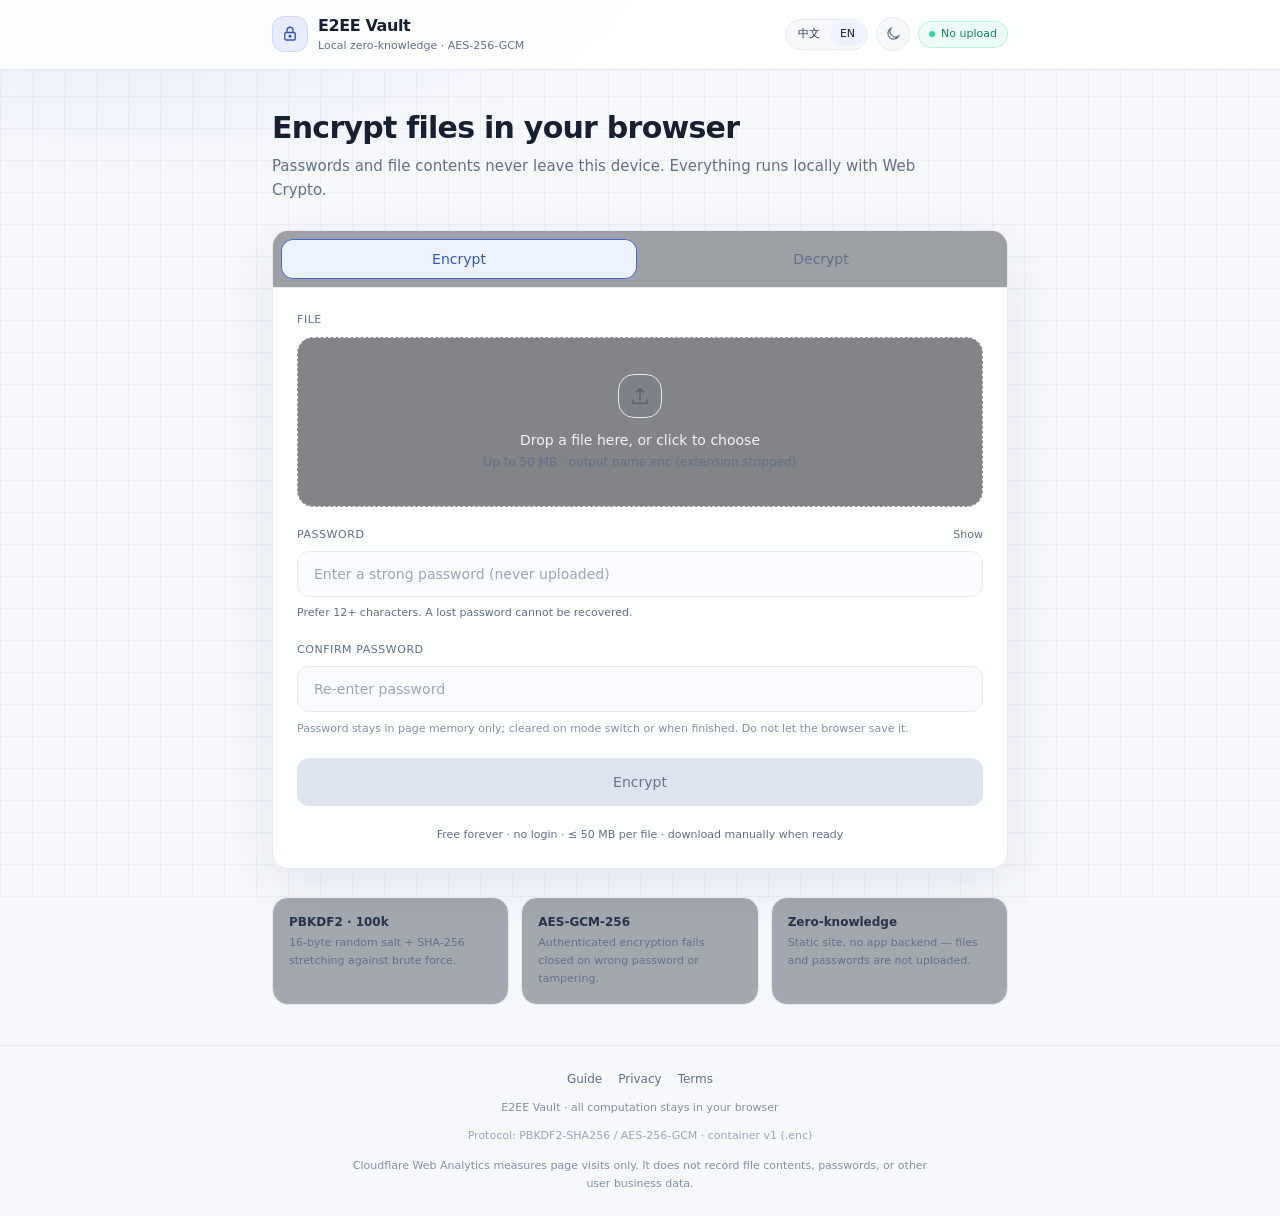
==== commit f28ff81f: "feat: add light default theme with dark mode switch" ====
--- a/index.html
+++ b/index.html
@@ -5,8 +5,18 @@
   <meta name="viewport" content="width=device-width, initial-scale=1.0" />
   <meta name="description" content="Local zero-knowledge file encryption in your browser. AES-256-GCM · PBKDF2. No upload." />
   <meta name="referrer" content="no-referrer" />
-  <meta name="theme-color" content="#070a12" />
+  <meta name="theme-color" content="#f6f8fc" />
   <title>E2EE Vault</title>
+  <script>
+    (() => {
+      try {
+        const saved = localStorage.getItem('e2ee-vault-theme');
+        document.documentElement.classList.add(saved === 'dark' ? 'theme-dark' : 'theme-light');
+      } catch (_) {
+        document.documentElement.classList.add('theme-light');
+      }
+    })();
+  </script>
   <link rel="icon" href="favicon.svg" type="image/svg+xml" />
   <link rel="preload" href="styles.css" as="style" />
   <link rel="stylesheet" href="styles.css" />
@@ -31,6 +41,10 @@
             <button type="button" id="lang-zh" class="px-2.5 py-1 rounded-full transition" data-lang="zh-CN">中文</button>
             <button type="button" id="lang-en" class="px-2.5 py-1 rounded-full transition" data-lang="en">EN</button>
           </div>
+          <button id="theme-toggle" type="button" class="theme-toggle rounded-full border border-white/10 bg-white/[0.03] p-2 text-slate-400 hover:text-white transition" data-i18n-aria="themeToggle" aria-label="Toggle theme">
+            <svg id="theme-sun" class="hidden h-4 w-4" viewBox="0 0 24 24" fill="none" stroke="currentColor" stroke-width="1.8" aria-hidden="true"><circle cx="12" cy="12" r="3.5"/><path d="M12 2v2m0 16v2M4.93 4.93l1.42 1.42m11.3 11.3 1.42 1.42M2 12h2m16 0h2M4.93 19.07l1.42-1.42m11.3-11.3 1.42-1.42"/></svg>
+            <svg id="theme-moon" class="h-4 w-4" viewBox="0 0 24 24" fill="none" stroke="currentColor" stroke-width="1.8" aria-hidden="true"><path d="M20.5 15.2A8.5 8.5 0 0 1 8.8 3.5 8.6 8.6 0 1 0 20.5 15.2Z"/></svg>
+          </button>
           <span class="hidden xs:inline-flex sm:inline-flex items-center gap-1.5 text-[11px] px-2.5 py-1 rounded-full border border-ok/25 bg-ok/10 text-ok">
             <span class="h-1.5 w-1.5 rounded-full bg-ok"></span>
             <span data-i18n="badgeNoUpload">No upload</span>
@@ -208,6 +222,7 @@
     const HEADER_FIXED = SALT_LEN + IV_LEN + TAG_LEN + META_LEN_SIZE;
     const PROTOCOL_META = Object.freeze({ v: 1, sealed: true });
     const LANG_KEY = 'e2ee-vault-lang';
+    const THEME_KEY = 'e2ee-vault-theme';
 
     const I18N = {
       'zh-CN': {
@@ -256,6 +271,7 @@
         navPrivacy: '隐私声明',
         navTerms: '用户条款',
         close: '关闭',
+        themeToggle: '切换日间/夜间模式',
         unnamedFile: '未命名文件',
         errNeedPassword: '请输入密码。',
         errPasswordMismatch: '两次输入的密码不一致。',
@@ -410,6 +426,7 @@
         navPrivacy: 'Privacy',
         navTerms: 'Terms',
         close: 'Close',
+        themeToggle: 'Toggle light/dark mode',
         unnamedFile: 'Untitled file',
         errNeedPassword: 'Please enter a password.',
         errPasswordMismatch: 'Passwords do not match.',
@@ -561,6 +578,24 @@
     const legalTitle = $('legal-title');
     const legalBody = $('legal-body');
     const legalClose = $('legal-close');
+    const themeToggle = $('theme-toggle');
+    const themeSun = $('theme-sun');
+    const themeMoon = $('theme-moon');
+
+    function applyTheme(theme) {
+      const isDark = theme === 'dark';
+      document.documentElement.classList.toggle('theme-dark', isDark);
+      document.documentElement.classList.toggle('theme-light', !isDark);
+      themeSun.classList.toggle('hidden', !isDark);
+      themeMoon.classList.toggle('hidden', isDark);
+      document.querySelector('meta[name="theme-color"]').setAttribute('content', isDark ? '#06080d' : '#f6f8fc');
+    }
+
+    function setTheme(theme) {
+      const next = theme === 'dark' ? 'dark' : 'light';
+      try { localStorage.setItem(THEME_KEY, next); } catch (_) {}
+      applyTheme(next);
+    }
 
     function detectLang() {
       try {
@@ -1040,6 +1075,9 @@
     // Events
     $('lang-zh').addEventListener('click', () => setLang('zh-CN'));
     $('lang-en').addEventListener('click', () => setLang('en'));
+    themeToggle.addEventListener('click', () => {
+      setTheme(document.documentElement.classList.contains('theme-dark') ? 'light' : 'dark');
+    });
     tabEncrypt.addEventListener('click', () => setMode('encrypt'));
     tabDecrypt.addEventListener('click', () => setMode('decrypt'));
 
@@ -1101,6 +1139,7 @@
     }
 
     applyI18n();
+    applyTheme(document.documentElement.classList.contains('theme-dark') ? 'dark' : 'light');
     setMode('encrypt');
     clearSecrets();
   })();
--- a/styles.css
+++ b/styles.css
@@ -1 +1 @@
-*,:after,:before{--tw-border-spacing-x:0;--tw-border-spacing-y:0;--tw-translate-x:0;--tw-translate-y:0;--tw-rotate:0;--tw-skew-x:0;--tw-skew-y:0;--tw-scale-x:1;--tw-scale-y:1;--tw-pan-x: ;--tw-pan-y: ;--tw-pinch-zoom: ;--tw-scroll-snap-strictness:proximity;--tw-gradient-from-position: ;--tw-gradient-via-position: ;--tw-gradient-to-position: ;--tw-ordinal: ;--tw-slashed-zero: ;--tw-numeric-figure: ;--tw-numeric-spacing: ;--tw-numeric-fraction: ;--tw-ring-inset: ;--tw-ring-offset-width:0px;--tw-ring-offset-color:#fff;--tw-ring-color:rgba(59,130,246,.5);--tw-ring-offset-shadow:0 0 #0000;--tw-ring-shadow:0 0 #0000;--tw-shadow:0 0 #0000;--tw-shadow-colored:0 0 #0000;--tw-blur: ;--tw-brightness: ;--tw-contrast: ;--tw-grayscale: ;--tw-hue-rotate: ;--tw-invert: ;--tw-saturate: ;--tw-sepia: ;--tw-drop-shadow: ;--tw-backdrop-blur: ;--tw-backdrop-brightness: ;--tw-backdrop-contrast: ;--tw-backdrop-grayscale: ;--tw-backdrop-hue-rotate: ;--tw-backdrop-invert: ;--tw-backdrop-opacity: ;--tw-backdrop-saturate: ;--tw-backdrop-sepia: ;--tw-contain-size: ;--tw-contain-layout: ;--tw-contain-paint: ;--tw-contain-style: }::backdrop{--tw-border-spacing-x:0;--tw-border-spacing-y:0;--tw-translate-x:0;--tw-translate-y:0;--tw-rotate:0;--tw-skew-x:0;--tw-skew-y:0;--tw-scale-x:1;--tw-scale-y:1;--tw-pan-x: ;--tw-pan-y: ;--tw-pinch-zoom: ;--tw-scroll-snap-strictness:proximity;--tw-gradient-from-position: ;--tw-gradient-via-position: ;--tw-gradient-to-position: ;--tw-ordinal: ;--tw-slashed-zero: ;--tw-numeric-figure: ;--tw-numeric-spacing: ;--tw-numeric-fraction: ;--tw-ring-inset: ;--tw-ring-offset-width:0px;--tw-ring-offset-color:#fff;--tw-ring-color:rgba(59,130,246,.5);--tw-ring-offset-shadow:0 0 #0000;--tw-ring-shadow:0 0 #0000;--tw-shadow:0 0 #0000;--tw-shadow-colored:0 0 #0000;--tw-blur: ;--tw-brightness: ;--tw-contrast: ;--tw-grayscale: ;--tw-hue-rotate: ;--tw-invert: ;--tw-saturate: ;--tw-sepia: ;--tw-drop-shadow: ;--tw-backdrop-blur: ;--tw-backdrop-brightness: ;--tw-backdrop-contrast: ;--tw-backdrop-grayscale: ;--tw-backdrop-hue-rotate: ;--tw-backdrop-invert: ;--tw-backdrop-opacity: ;--tw-backdrop-saturate: ;--tw-backdrop-sepia: ;--tw-contain-size: ;--tw-contain-layout: ;--tw-contain-paint: ;--tw-contain-style: }/*! tailwindcss v3.4.17 | MIT License | https://tailwindcss.com*/*,:after,:before{box-sizing:border-box;border:0 solid #e5e7eb}:after,:before{--tw-content:""}:host,html{line-height:1.5;-webkit-text-size-adjust:100%;-moz-tab-size:4;-o-tab-size:4;tab-size:4;font-family:ui-sans-serif,system-ui,-apple-system,Segoe UI,Roboto,PingFang SC,Noto Sans SC,sans-serif;font-feature-settings:normal;font-variation-settings:normal;-webkit-tap-highlight-color:transparent}body{margin:0;line-height:inherit}hr{height:0;color:inherit;border-top-width:1px}abbr:where([title]){-webkit-text-decoration:underline dotted;text-decoration:underline dotted}h1,h2,h3,h4,h5,h6{font-size:inherit;font-weight:inherit}a{color:inherit;text-decoration:inherit}b,strong{font-weight:bolder}code,kbd,pre,samp{font-family:ui-monospace,SFMono-Regular,Menlo,Monaco,Consolas,Liberation Mono,Courier New,monospace;font-feature-settings:normal;font-variation-settings:normal;font-size:1em}small{font-size:80%}sub,sup{font-size:75%;line-height:0;position:relative;vertical-align:baseline}sub{bottom:-.25em}sup{top:-.5em}table{text-indent:0;border-color:inherit;border-collapse:collapse}button,input,optgroup,select,textarea{font-family:inherit;font-feature-settings:inherit;font-variation-settings:inherit;font-size:100%;font-weight:inherit;line-height:inherit;letter-spacing:inherit;color:inherit;margin:0;padding:0}button,select{text-transform:none}button,input:where([type=button]),input:where([type=reset]),input:where([type=submit]){-webkit-appearance:button;background-color:transparent;background-image:none}:-moz-focusring{outline:auto}:-moz-ui-invalid{box-shadow:none}progress{vertical-align:baseline}::-webkit-inner-spin-button,::-webkit-outer-spin-button{height:auto}[type=search]{-webkit-appearance:textfield;outline-offset:-2px}::-webkit-search-decoration{-webkit-appearance:none}::-webkit-file-upload-button{-webkit-appearance:button;font:inherit}summary{display:list-item}blockquote,dd,dl,figure,h1,h2,h3,h4,h5,h6,hr,p,pre{margin:0}fieldset{margin:0}fieldset,legend{padding:0}menu,ol,ul{list-style:none;margin:0;padding:0}textarea{resize:vertical}input::-moz-placeholder,textarea::-moz-placeholder{opacity:1;color:#9ca3af}input::placeholder,textarea::placeholder{opacity:1;color:#9ca3af}[role=button],button{cursor:pointer}:disabled{cursor:default}audio,canvas,embed,iframe,img,object,svg,video{display:block;vertical-align:middle}img,video{max-width:100%;height:auto}[hidden]:where(:not([hidden=until-found])){display:none}.container{width:100%}@media (min-width:640px){.container{max-width:640px}}@media (min-width:768px){.container{max-width:768px}}@media (min-width:1024px){.container{max-width:1024px}}@media (min-width:1280px){.container{max-width:1280px}}@media (min-width:1536px){.container{max-width:1536px}}.static{position:static}.relative{position:relative}.sticky{position:sticky}.top-0{top:0}.z-30{z-index:30}.m-auto{margin:auto}.mx-auto{margin-left:auto;margin-right:auto}.mb-1\.5{margin-bottom:.375rem}.mb-2{margin-bottom:.5rem}.mb-3{margin-bottom:.75rem}.mb-7{margin-bottom:1.75rem}.ml-1{margin-left:.25rem}.mt-1{margin-top:.25rem}.mt-2{margin-top:.5rem}.mt-4{margin-top:1rem}.mt-5{margin-top:1.25rem}.mt-7{margin-top:1.75rem}.block{display:block}.flex{display:flex}.inline-flex{display:inline-flex}.table{display:table}.grid{display:grid}.contents{display:contents}.hidden{display:none}.h-1\.5{height:.375rem}.h-11{height:2.75rem}.h-9{height:2.25rem}.h-full{height:100%}.max-h-\[min\(86vh\2c 720px\)\]{max-height:min(86vh,720px)}.min-h-full{min-height:100%}.w-0{width:0}.w-1\.5{width:.375rem}.w-11{width:2.75rem}.w-9{width:2.25rem}.w-\[min\(100vw-1\.5rem\2c 40rem\)\]{width:min(100vw - 1.5rem,40rem)}.w-full{width:100%}.min-w-0{min-width:0}.max-w-3xl{max-width:48rem}.max-w-full{max-width:100%}.max-w-reading{max-width:42rem}.max-w-xl{max-width:36rem}.flex-1{flex:1 1 0%}.shrink-0{flex-shrink:0}.cursor-pointer{cursor:pointer}.flex-col{flex-direction:column}.flex-wrap{flex-wrap:wrap}.place-items-center{place-items:center}.items-center{align-items:center}.justify-center{justify-content:center}.justify-between{justify-content:space-between}.gap-1\.5{gap:.375rem}.gap-2{gap:.5rem}.gap-2\.5{gap:.625rem}.gap-3{gap:.75rem}.gap-x-4{-moz-column-gap:1rem;column-gap:1rem}.gap-y-2{row-gap:.5rem}.space-y-3>:not([hidden])~:not([hidden]){--tw-space-y-reverse:0;margin-top:calc(.75rem*(1 - var(--tw-space-y-reverse)));margin-bottom:calc(.75rem*var(--tw-space-y-reverse))}.space-y-5>:not([hidden])~:not([hidden]){--tw-space-y-reverse:0;margin-top:calc(1.25rem*(1 - var(--tw-space-y-reverse)));margin-bottom:calc(1.25rem*var(--tw-space-y-reverse))}.overflow-hidden{overflow:hidden}.overflow-y-auto{overflow-y:auto}.overscroll-contain{overscroll-behavior:contain}.truncate{overflow:hidden;text-overflow:ellipsis;white-space:nowrap}.rounded-2xl{border-radius:1rem}.rounded-full{border-radius:9999px}.rounded-lg{border-radius:.5rem}.rounded-xl{border-radius:.75rem}.border{border-width:1px}.border-b{border-bottom-width:1px}.border-t{border-top-width:1px}.border-dashed{border-style:dashed}.border-accent\/25{border-color:rgba(107,140,255,.25)}.border-accent\/30{border-color:rgba(107,140,255,.3)}.border-danger\/30{border-color:hsla(0,91%,71%,.3)}.border-ok\/25{border-color:rgba(52,211,153,.25)}.border-ok\/30{border-color:rgba(52,211,153,.3)}.border-ok\/35{border-color:rgba(52,211,153,.35)}.border-warn\/30{border-color:rgba(251,191,36,.3)}.border-white\/10{border-color:hsla(0,0%,100%,.1)}.border-white\/5{border-color:hsla(0,0%,100%,.05)}.bg-accent{--tw-bg-opacity:1;background-color:rgb(107 140 255/var(--tw-bg-opacity,1))}.bg-accent\/10{background-color:rgba(107,140,255,.1)}.bg-accent\/15{background-color:rgba(107,140,255,.15)}.bg-danger\/10{background-color:hsla(0,91%,71%,.1)}.bg-ink-900\/35{background-color:rgba(11,18,32,.35)}.bg-ink-900\/40{background-color:rgba(11,18,32,.4)}.bg-ink-950\/50{background-color:rgba(7,10,18,.5)}.bg-ink-950\/70{background-color:rgba(7,10,18,.7)}.bg-ink-950\/85{background-color:rgba(7,10,18,.85)}.bg-ok{--tw-bg-opacity:1;background-color:rgb(52 211 153/var(--tw-bg-opacity,1))}.bg-ok\/10{background-color:rgba(52,211,153,.1)}.bg-warn\/10{background-color:rgba(251,191,36,.1)}.bg-white\/5{background-color:hsla(0,0%,100%,.05)}.bg-white\/\[0\.03\]{background-color:hsla(0,0%,100%,.03)}.bg-white\/\[0\.04\]{background-color:hsla(0,0%,100%,.04)}.bg-gradient-to-r{background-image:linear-gradient(to right,var(--tw-gradient-stops))}.from-accent-dim{--tw-gradient-from:#4a6fe0 var(--tw-gradient-from-position);--tw-gradient-to:rgba(74,111,224,0) var(--tw-gradient-to-position);--tw-gradient-stops:var(--tw-gradient-from),var(--tw-gradient-to)}.to-accent-soft{--tw-gradient-to:#a8c0ff var(--tw-gradient-to-position)}.p-0\.5{padding:.125rem}.p-1{padding:.25rem}.p-2{padding:.5rem}.p-4{padding:1rem}.p-5{padding:1.25rem}.px-2\.5{padding-left:.625rem;padding-right:.625rem}.px-3{padding-left:.75rem;padding-right:.75rem}.px-3\.5{padding-left:.875rem;padding-right:.875rem}.px-4{padding-left:1rem;padding-right:1rem}.px-5{padding-left:1.25rem;padding-right:1.25rem}.py-1{padding-top:.25rem;padding-bottom:.25rem}.py-2{padding-top:.5rem;padding-bottom:.5rem}.py-2\.5{padding-top:.625rem;padding-bottom:.625rem}.py-3{padding-top:.75rem;padding-bottom:.75rem}.py-3\.5{padding-top:.875rem;padding-bottom:.875rem}.py-4{padding-top:1rem;padding-bottom:1rem}.py-6{padding-top:1.5rem;padding-bottom:1.5rem}.py-8{padding-top:2rem;padding-bottom:2rem}.py-9{padding-top:2.25rem;padding-bottom:2.25rem}.text-left{text-align:left}.text-center{text-align:center}.font-sans{font-family:ui-sans-serif,system-ui,-apple-system,Segoe UI,Roboto,PingFang SC,Noto Sans SC,sans-serif}.text-\[1\.65rem\]{font-size:1.65rem}.text-\[11px\]{font-size:11px}.text-\[12px\]{font-size:12px}.text-\[15px\]{font-size:15px}.text-sm{font-size:.875rem;line-height:1.25rem}.text-xs{font-size:.75rem;line-height:1rem}.font-medium{font-weight:500}.font-semibold{font-weight:600}.uppercase{text-transform:uppercase}.leading-relaxed{line-height:1.625}.tracking-tight{letter-spacing:-.025em}.tracking-wider{letter-spacing:.05em}.text-accent-soft{--tw-text-opacity:1;color:rgb(168 192 255/var(--tw-text-opacity,1))}.text-danger{--tw-text-opacity:1;color:rgb(248 113 113/var(--tw-text-opacity,1))}.text-ok{--tw-text-opacity:1;color:rgb(52 211 153/var(--tw-text-opacity,1))}.text-slate-100{--tw-text-opacity:1;color:rgb(241 245 249/var(--tw-text-opacity,1))}.text-slate-200{--tw-text-opacity:1;color:rgb(226 232 240/var(--tw-text-opacity,1))}.text-slate-300{--tw-text-opacity:1;color:rgb(203 213 225/var(--tw-text-opacity,1))}.text-slate-400{--tw-text-opacity:1;color:rgb(148 163 184/var(--tw-text-opacity,1))}.text-slate-500{--tw-text-opacity:1;color:rgb(100 116 139/var(--tw-text-opacity,1))}.text-slate-600{--tw-text-opacity:1;color:rgb(71 85 105/var(--tw-text-opacity,1))}.text-slate-700{--tw-text-opacity:1;color:rgb(51 65 85/var(--tw-text-opacity,1))}.text-warn{--tw-text-opacity:1;color:rgb(251 191 36/var(--tw-text-opacity,1))}.text-white{--tw-text-opacity:1;color:rgb(255 255 255/var(--tw-text-opacity,1))}.antialiased{-webkit-font-smoothing:antialiased;-moz-osx-font-smoothing:grayscale}.shadow-2xl{--tw-shadow:0 25px 50px -12px rgba(0,0,0,.25);--tw-shadow-colored:0 25px 50px -12px var(--tw-shadow-color)}.shadow-2xl,.shadow-\[0_20px_60px_rgba\(0\2c 0\2c 0\2c \.35\)\]{box-shadow:var(--tw-ring-offset-shadow,0 0 #0000),var(--tw-ring-shadow,0 0 #0000),var(--tw-shadow)}.shadow-\[0_20px_60px_rgba\(0\2c 0\2c 0\2c \.35\)\]{--tw-shadow:0 20px 60px rgba(0,0,0,.35);--tw-shadow-colored:0 20px 60px var(--tw-shadow-color)}.outline-none{outline:2px solid transparent;outline-offset:2px}.backdrop-blur-md{--tw-backdrop-blur:blur(12px);-webkit-backdrop-filter:var(--tw-backdrop-blur) var(--tw-backdrop-brightness) var(--tw-backdrop-contrast) var(--tw-backdrop-grayscale) var(--tw-backdrop-hue-rotate) var(--tw-backdrop-invert) var(--tw-backdrop-opacity) var(--tw-backdrop-saturate) var(--tw-backdrop-sepia);backdrop-filter:var(--tw-backdrop-blur) var(--tw-backdrop-brightness) var(--tw-backdrop-contrast) var(--tw-backdrop-grayscale) var(--tw-backdrop-hue-rotate) var(--tw-backdrop-invert) var(--tw-backdrop-opacity) var(--tw-backdrop-saturate) var(--tw-backdrop-sepia)}.transition{transition-property:color,background-color,border-color,text-decoration-color,fill,stroke,opacity,box-shadow,transform,filter,-webkit-backdrop-filter;transition-property:color,background-color,border-color,text-decoration-color,fill,stroke,opacity,box-shadow,transform,filter,backdrop-filter;transition-property:color,background-color,border-color,text-decoration-color,fill,stroke,opacity,box-shadow,transform,filter,backdrop-filter,-webkit-backdrop-filter;transition-timing-function:cubic-bezier(.4,0,.2,1);transition-duration:.15s}:root{color-scheme:dark}body,html{background:#06080d}body{background-image:linear-gradient(rgba(102,126,234,.035) 1px,transparent 0),linear-gradient(90deg,rgba(102,126,234,.035) 1px,transparent 0),radial-gradient(850px 460px at 12% -10%,rgba(107,140,255,.16),transparent 62%),radial-gradient(600px 420px at 100% 8%,rgba(52,211,153,.055),transparent 58%);background-size:32px 32px,32px 32px,auto,auto}@media (prefers-reduced-motion:reduce){*,:after,:before{animation:none!important;transition:none!important}}.panel{background:rgba(9,14,24,.94);border:1px solid rgba(137,157,255,.16);box-shadow:0 24px 80px rgba(0,0,0,.38),0 0 0 1px rgba(107,140,255,.035)}.drop-active{border-color:rgba(107,140,255,.82)!important;background:rgba(107,140,255,.09)!important;box-shadow:inset 0 0 0 1px rgba(107,140,255,.24),0 0 28px rgba(107,140,255,.08)}.tab-on{background:rgba(107,140,255,.15);color:#b5c5ff;box-shadow:inset 0 0 0 1px rgba(107,140,255,.34),0 0 18px rgba(107,140,255,.08)}.lang-on{background:rgba(107,140,255,.2);color:#f1f5f9}.progress-bar{transition:width .16s linear;box-shadow:0 0 14px rgba(168,192,255,.45)}.shake{animation:shake .35s linear}@keyframes shake{0%,to{transform:translateX(0)}25%{transform:translateX(-5px)}75%{transform:translateX(5px)}}.sr-file{position:absolute;width:1px;height:1px;padding:0;margin:-1px;overflow:hidden;clip:rect(0,0,0,0);white-space:nowrap;border:0}.legal-prose h3{margin:1.1rem 0 .4rem;font-size:.9rem;font-weight:600;color:#e2e8f0}.legal-prose li,.legal-prose p{font-size:.8rem;line-height:1.65;color:#94a3b8}.legal-prose ul{margin:.35rem 0 .75rem 1.1rem;list-style:disc}.legal-prose li{margin:.2rem 0}.legal-prose p+p{margin-top:.55rem}dialog::backdrop{background:rgba(0,0,0,.68)}dialog{border:0;padding:0;background:transparent;max-width:100vw}.placeholder\:text-slate-600::-moz-placeholder{--tw-text-opacity:1;color:rgb(71 85 105/var(--tw-text-opacity,1))}.placeholder\:text-slate-600::placeholder{--tw-text-opacity:1;color:rgb(71 85 105/var(--tw-text-opacity,1))}.hover\:bg-accent-dim:hover{--tw-bg-opacity:1;background-color:rgb(74 111 224/var(--tw-bg-opacity,1))}.hover\:bg-ok\/15:hover{background-color:rgba(52,211,153,.15)}.hover\:bg-white\/10:hover{background-color:hsla(0,0%,100%,.1)}.hover\:text-accent-soft:hover{--tw-text-opacity:1;color:rgb(168 192 255/var(--tw-text-opacity,1))}.hover\:text-slate-200:hover{--tw-text-opacity:1;color:rgb(226 232 240/var(--tw-text-opacity,1))}.hover\:text-white:hover{--tw-text-opacity:1;color:rgb(255 255 255/var(--tw-text-opacity,1))}.focus\:border-accent\/45:focus{border-color:rgba(107,140,255,.45)}.focus\:ring-2:focus{--tw-ring-offset-shadow:var(--tw-ring-inset) 0 0 0 var(--tw-ring-offset-width) var(--tw-ring-offset-color);--tw-ring-shadow:var(--tw-ring-inset) 0 0 0 calc(2px + var(--tw-ring-offset-width)) var(--tw-ring-color);box-shadow:var(--tw-ring-offset-shadow),var(--tw-ring-shadow),var(--tw-shadow,0 0 #0000)}.focus\:ring-accent\/15:focus{--tw-ring-color:rgba(107,140,255,.15)}.disabled\:cursor-not-allowed:disabled{cursor:not-allowed}.disabled\:bg-ink-700:disabled{--tw-bg-opacity:1;background-color:rgb(26 36 56/var(--tw-bg-opacity,1))}.disabled\:text-slate-500:disabled{--tw-text-opacity:1;color:rgb(100 116 139/var(--tw-text-opacity,1))}@media (min-width:640px){.sm\:inline-flex{display:inline-flex}.sm\:grid-cols-3{grid-template-columns:repeat(3,minmax(0,1fr))}.sm\:p-6{padding:1.5rem}.sm\:py-10{padding-top:2.5rem;padding-bottom:2.5rem}.sm\:text-3xl{font-size:1.875rem;line-height:2.25rem}.sm\:text-\[15px\]{font-size:15px}.sm\:text-base{font-size:1rem;line-height:1.5rem}}+*,:after,:before{--tw-border-spacing-x:0;--tw-border-spacing-y:0;--tw-translate-x:0;--tw-translate-y:0;--tw-rotate:0;--tw-skew-x:0;--tw-skew-y:0;--tw-scale-x:1;--tw-scale-y:1;--tw-pan-x: ;--tw-pan-y: ;--tw-pinch-zoom: ;--tw-scroll-snap-strictness:proximity;--tw-gradient-from-position: ;--tw-gradient-via-position: ;--tw-gradient-to-position: ;--tw-ordinal: ;--tw-slashed-zero: ;--tw-numeric-figure: ;--tw-numeric-spacing: ;--tw-numeric-fraction: ;--tw-ring-inset: ;--tw-ring-offset-width:0px;--tw-ring-offset-color:#fff;--tw-ring-color:rgba(59,130,246,.5);--tw-ring-offset-shadow:0 0 #0000;--tw-ring-shadow:0 0 #0000;--tw-shadow:0 0 #0000;--tw-shadow-colored:0 0 #0000;--tw-blur: ;--tw-brightness: ;--tw-contrast: ;--tw-grayscale: ;--tw-hue-rotate: ;--tw-invert: ;--tw-saturate: ;--tw-sepia: ;--tw-drop-shadow: ;--tw-backdrop-blur: ;--tw-backdrop-brightness: ;--tw-backdrop-contrast: ;--tw-backdrop-grayscale: ;--tw-backdrop-hue-rotate: ;--tw-backdrop-invert: ;--tw-backdrop-opacity: ;--tw-backdrop-saturate: ;--tw-backdrop-sepia: ;--tw-contain-size: ;--tw-contain-layout: ;--tw-contain-paint: ;--tw-contain-style: }::backdrop{--tw-border-spacing-x:0;--tw-border-spacing-y:0;--tw-translate-x:0;--tw-translate-y:0;--tw-rotate:0;--tw-skew-x:0;--tw-skew-y:0;--tw-scale-x:1;--tw-scale-y:1;--tw-pan-x: ;--tw-pan-y: ;--tw-pinch-zoom: ;--tw-scroll-snap-strictness:proximity;--tw-gradient-from-position: ;--tw-gradient-via-position: ;--tw-gradient-to-position: ;--tw-ordinal: ;--tw-slashed-zero: ;--tw-numeric-figure: ;--tw-numeric-spacing: ;--tw-numeric-fraction: ;--tw-ring-inset: ;--tw-ring-offset-width:0px;--tw-ring-offset-color:#fff;--tw-ring-color:rgba(59,130,246,.5);--tw-ring-offset-shadow:0 0 #0000;--tw-ring-shadow:0 0 #0000;--tw-shadow:0 0 #0000;--tw-shadow-colored:0 0 #0000;--tw-blur: ;--tw-brightness: ;--tw-contrast: ;--tw-grayscale: ;--tw-hue-rotate: ;--tw-invert: ;--tw-saturate: ;--tw-sepia: ;--tw-drop-shadow: ;--tw-backdrop-blur: ;--tw-backdrop-brightness: ;--tw-backdrop-contrast: ;--tw-backdrop-grayscale: ;--tw-backdrop-hue-rotate: ;--tw-backdrop-invert: ;--tw-backdrop-opacity: ;--tw-backdrop-saturate: ;--tw-backdrop-sepia: ;--tw-contain-size: ;--tw-contain-layout: ;--tw-contain-paint: ;--tw-contain-style: }/*! tailwindcss v3.4.17 | MIT License | https://tailwindcss.com*/*,:after,:before{box-sizing:border-box;border:0 solid #e5e7eb}:after,:before{--tw-content:""}:host,html{line-height:1.5;-webkit-text-size-adjust:100%;-moz-tab-size:4;-o-tab-size:4;tab-size:4;font-family:ui-sans-serif,system-ui,-apple-system,Segoe UI,Roboto,PingFang SC,Noto Sans SC,sans-serif;font-feature-settings:normal;font-variation-settings:normal;-webkit-tap-highlight-color:transparent}body{margin:0;line-height:inherit}hr{height:0;color:inherit;border-top-width:1px}abbr:where([title]){-webkit-text-decoration:underline dotted;text-decoration:underline dotted}h1,h2,h3,h4,h5,h6{font-size:inherit;font-weight:inherit}a{color:inherit;text-decoration:inherit}b,strong{font-weight:bolder}code,kbd,pre,samp{font-family:ui-monospace,SFMono-Regular,Menlo,Monaco,Consolas,Liberation Mono,Courier New,monospace;font-feature-settings:normal;font-variation-settings:normal;font-size:1em}small{font-size:80%}sub,sup{font-size:75%;line-height:0;position:relative;vertical-align:baseline}sub{bottom:-.25em}sup{top:-.5em}table{text-indent:0;border-color:inherit;border-collapse:collapse}button,input,optgroup,select,textarea{font-family:inherit;font-feature-settings:inherit;font-variation-settings:inherit;font-size:100%;font-weight:inherit;line-height:inherit;letter-spacing:inherit;color:inherit;margin:0;padding:0}button,select{text-transform:none}button,input:where([type=button]),input:where([type=reset]),input:where([type=submit]){-webkit-appearance:button;background-color:transparent;background-image:none}:-moz-focusring{outline:auto}:-moz-ui-invalid{box-shadow:none}progress{vertical-align:baseline}::-webkit-inner-spin-button,::-webkit-outer-spin-button{height:auto}[type=search]{-webkit-appearance:textfield;outline-offset:-2px}::-webkit-search-decoration{-webkit-appearance:none}::-webkit-file-upload-button{-webkit-appearance:button;font:inherit}summary{display:list-item}blockquote,dd,dl,figure,h1,h2,h3,h4,h5,h6,hr,p,pre{margin:0}fieldset{margin:0}fieldset,legend{padding:0}menu,ol,ul{list-style:none;margin:0;padding:0}textarea{resize:vertical}input::-moz-placeholder,textarea::-moz-placeholder{opacity:1;color:#9ca3af}input::placeholder,textarea::placeholder{opacity:1;color:#9ca3af}[role=button],button{cursor:pointer}:disabled{cursor:default}audio,canvas,embed,iframe,img,object,svg,video{display:block;vertical-align:middle}img,video{max-width:100%;height:auto}[hidden]:where(:not([hidden=until-found])){display:none}.container{width:100%}@media (min-width:640px){.container{max-width:640px}}@media (min-width:768px){.container{max-width:768px}}@media (min-width:1024px){.container{max-width:1024px}}@media (min-width:1280px){.container{max-width:1280px}}@media (min-width:1536px){.container{max-width:1536px}}.static{position:static}.relative{position:relative}.sticky{position:sticky}.top-0{top:0}.z-30{z-index:30}.m-auto{margin:auto}.mx-auto{margin-left:auto;margin-right:auto}.mb-1\.5{margin-bottom:.375rem}.mb-2{margin-bottom:.5rem}.mb-3{margin-bottom:.75rem}.mb-7{margin-bottom:1.75rem}.ml-1{margin-left:.25rem}.mt-1{margin-top:.25rem}.mt-2{margin-top:.5rem}.mt-4{margin-top:1rem}.mt-5{margin-top:1.25rem}.mt-7{margin-top:1.75rem}.block{display:block}.flex{display:flex}.inline-flex{display:inline-flex}.table{display:table}.grid{display:grid}.contents{display:contents}.hidden{display:none}.h-1\.5{height:.375rem}.h-11{height:2.75rem}.h-4{height:1rem}.h-9{height:2.25rem}.h-full{height:100%}.max-h-\[min\(86vh\2c 720px\)\]{max-height:min(86vh,720px)}.min-h-full{min-height:100%}.w-0{width:0}.w-1\.5{width:.375rem}.w-11{width:2.75rem}.w-4{width:1rem}.w-9{width:2.25rem}.w-\[min\(100vw-1\.5rem\2c 40rem\)\]{width:min(100vw - 1.5rem,40rem)}.w-full{width:100%}.min-w-0{min-width:0}.max-w-3xl{max-width:48rem}.max-w-full{max-width:100%}.max-w-reading{max-width:42rem}.max-w-xl{max-width:36rem}.flex-1{flex:1 1 0%}.shrink-0{flex-shrink:0}.cursor-pointer{cursor:pointer}.flex-col{flex-direction:column}.flex-wrap{flex-wrap:wrap}.place-items-center{place-items:center}.items-center{align-items:center}.justify-center{justify-content:center}.justify-between{justify-content:space-between}.gap-1\.5{gap:.375rem}.gap-2{gap:.5rem}.gap-2\.5{gap:.625rem}.gap-3{gap:.75rem}.gap-x-4{-moz-column-gap:1rem;column-gap:1rem}.gap-y-2{row-gap:.5rem}.space-y-3>:not([hidden])~:not([hidden]){--tw-space-y-reverse:0;margin-top:calc(.75rem*(1 - var(--tw-space-y-reverse)));margin-bottom:calc(.75rem*var(--tw-space-y-reverse))}.space-y-5>:not([hidden])~:not([hidden]){--tw-space-y-reverse:0;margin-top:calc(1.25rem*(1 - var(--tw-space-y-reverse)));margin-bottom:calc(1.25rem*var(--tw-space-y-reverse))}.overflow-hidden{overflow:hidden}.overflow-y-auto{overflow-y:auto}.overscroll-contain{overscroll-behavior:contain}.truncate{overflow:hidden;text-overflow:ellipsis;white-space:nowrap}.rounded-2xl{border-radius:1rem}.rounded-full{border-radius:9999px}.rounded-lg{border-radius:.5rem}.rounded-xl{border-radius:.75rem}.border{border-width:1px}.border-b{border-bottom-width:1px}.border-t{border-top-width:1px}.border-dashed{border-style:dashed}.border-accent\/25{border-color:rgba(107,140,255,.25)}.border-accent\/30{border-color:rgba(107,140,255,.3)}.border-danger\/30{border-color:hsla(0,91%,71%,.3)}.border-ok\/25{border-color:rgba(52,211,153,.25)}.border-ok\/30{border-color:rgba(52,211,153,.3)}.border-ok\/35{border-color:rgba(52,211,153,.35)}.border-warn\/30{border-color:rgba(251,191,36,.3)}.border-white\/10{border-color:hsla(0,0%,100%,.1)}.border-white\/5{border-color:hsla(0,0%,100%,.05)}.bg-accent{--tw-bg-opacity:1;background-color:rgb(107 140 255/var(--tw-bg-opacity,1))}.bg-accent\/10{background-color:rgba(107,140,255,.1)}.bg-accent\/15{background-color:rgba(107,140,255,.15)}.bg-danger\/10{background-color:hsla(0,91%,71%,.1)}.bg-ink-900\/35{background-color:rgba(11,18,32,.35)}.bg-ink-900\/40{background-color:rgba(11,18,32,.4)}.bg-ink-950\/50{background-color:rgba(7,10,18,.5)}.bg-ink-950\/70{background-color:rgba(7,10,18,.7)}.bg-ink-950\/85{background-color:rgba(7,10,18,.85)}.bg-ok{--tw-bg-opacity:1;background-color:rgb(52 211 153/var(--tw-bg-opacity,1))}.bg-ok\/10{background-color:rgba(52,211,153,.1)}.bg-warn\/10{background-color:rgba(251,191,36,.1)}.bg-white\/5{background-color:hsla(0,0%,100%,.05)}.bg-white\/\[0\.03\]{background-color:hsla(0,0%,100%,.03)}.bg-white\/\[0\.04\]{background-color:hsla(0,0%,100%,.04)}.bg-gradient-to-r{background-image:linear-gradient(to right,var(--tw-gradient-stops))}.from-accent-dim{--tw-gradient-from:#4a6fe0 var(--tw-gradient-from-position);--tw-gradient-to:rgba(74,111,224,0) var(--tw-gradient-to-position);--tw-gradient-stops:var(--tw-gradient-from),var(--tw-gradient-to)}.to-accent-soft{--tw-gradient-to:#a8c0ff var(--tw-gradient-to-position)}.p-0\.5{padding:.125rem}.p-1{padding:.25rem}.p-2{padding:.5rem}.p-4{padding:1rem}.p-5{padding:1.25rem}.px-2\.5{padding-left:.625rem;padding-right:.625rem}.px-3{padding-left:.75rem;padding-right:.75rem}.px-3\.5{padding-left:.875rem;padding-right:.875rem}.px-4{padding-left:1rem;padding-right:1rem}.px-5{padding-left:1.25rem;padding-right:1.25rem}.py-1{padding-top:.25rem;padding-bottom:.25rem}.py-2{padding-top:.5rem;padding-bottom:.5rem}.py-2\.5{padding-top:.625rem;padding-bottom:.625rem}.py-3{padding-top:.75rem;padding-bottom:.75rem}.py-3\.5{padding-top:.875rem;padding-bottom:.875rem}.py-4{padding-top:1rem;padding-bottom:1rem}.py-6{padding-top:1.5rem;padding-bottom:1.5rem}.py-8{padding-top:2rem;padding-bottom:2rem}.py-9{padding-top:2.25rem;padding-bottom:2.25rem}.text-left{text-align:left}.text-center{text-align:center}.font-sans{font-family:ui-sans-serif,system-ui,-apple-system,Segoe UI,Roboto,PingFang SC,Noto Sans SC,sans-serif}.text-\[1\.65rem\]{font-size:1.65rem}.text-\[11px\]{font-size:11px}.text-\[12px\]{font-size:12px}.text-\[15px\]{font-size:15px}.text-sm{font-size:.875rem;line-height:1.25rem}.text-xs{font-size:.75rem;line-height:1rem}.font-medium{font-weight:500}.font-semibold{font-weight:600}.uppercase{text-transform:uppercase}.leading-relaxed{line-height:1.625}.tracking-tight{letter-spacing:-.025em}.tracking-wider{letter-spacing:.05em}.text-accent-soft{--tw-text-opacity:1;color:rgb(168 192 255/var(--tw-text-opacity,1))}.text-danger{--tw-text-opacity:1;color:rgb(248 113 113/var(--tw-text-opacity,1))}.text-ok{--tw-text-opacity:1;color:rgb(52 211 153/var(--tw-text-opacity,1))}.text-slate-100{--tw-text-opacity:1;color:rgb(241 245 249/var(--tw-text-opacity,1))}.text-slate-200{--tw-text-opacity:1;color:rgb(226 232 240/var(--tw-text-opacity,1))}.text-slate-300{--tw-text-opacity:1;color:rgb(203 213 225/var(--tw-text-opacity,1))}.text-slate-400{--tw-text-opacity:1;color:rgb(148 163 184/var(--tw-text-opacity,1))}.text-slate-500{--tw-text-opacity:1;color:rgb(100 116 139/var(--tw-text-opacity,1))}.text-slate-600{--tw-text-opacity:1;color:rgb(71 85 105/var(--tw-text-opacity,1))}.text-slate-700{--tw-text-opacity:1;color:rgb(51 65 85/var(--tw-text-opacity,1))}.text-warn{--tw-text-opacity:1;color:rgb(251 191 36/var(--tw-text-opacity,1))}.text-white{--tw-text-opacity:1;color:rgb(255 255 255/var(--tw-text-opacity,1))}.antialiased{-webkit-font-smoothing:antialiased;-moz-osx-font-smoothing:grayscale}.shadow-2xl{--tw-shadow:0 25px 50px -12px rgba(0,0,0,.25);--tw-shadow-colored:0 25px 50px -12px var(--tw-shadow-color)}.shadow-2xl,.shadow-\[0_20px_60px_rgba\(0\2c 0\2c 0\2c \.35\)\]{box-shadow:var(--tw-ring-offset-shadow,0 0 #0000),var(--tw-ring-shadow,0 0 #0000),var(--tw-shadow)}.shadow-\[0_20px_60px_rgba\(0\2c 0\2c 0\2c \.35\)\]{--tw-shadow:0 20px 60px rgba(0,0,0,.35);--tw-shadow-colored:0 20px 60px var(--tw-shadow-color)}.outline-none{outline:2px solid transparent;outline-offset:2px}.backdrop-blur-md{--tw-backdrop-blur:blur(12px);-webkit-backdrop-filter:var(--tw-backdrop-blur) var(--tw-backdrop-brightness) var(--tw-backdrop-contrast) var(--tw-backdrop-grayscale) var(--tw-backdrop-hue-rotate) var(--tw-backdrop-invert) var(--tw-backdrop-opacity) var(--tw-backdrop-saturate) var(--tw-backdrop-sepia);backdrop-filter:var(--tw-backdrop-blur) var(--tw-backdrop-brightness) var(--tw-backdrop-contrast) var(--tw-backdrop-grayscale) var(--tw-backdrop-hue-rotate) var(--tw-backdrop-invert) var(--tw-backdrop-opacity) var(--tw-backdrop-saturate) var(--tw-backdrop-sepia)}.transition{transition-property:color,background-color,border-color,text-decoration-color,fill,stroke,opacity,box-shadow,transform,filter,-webkit-backdrop-filter;transition-property:color,background-color,border-color,text-decoration-color,fill,stroke,opacity,box-shadow,transform,filter,backdrop-filter;transition-property:color,background-color,border-color,text-decoration-color,fill,stroke,opacity,box-shadow,transform,filter,backdrop-filter,-webkit-backdrop-filter;transition-timing-function:cubic-bezier(.4,0,.2,1);transition-duration:.15s}:root{color-scheme:light;--page:#f6f8fc;--page-glow:rgba(75,105,210,.11);--grid:rgba(52,73,125,.045);--text:#172033;--muted:#61708a;--subtle:#8490a4;--line:#e4e9f2;--panel:hsla(0,0%,100%,.94);--panel-soft:#f8faff;--input:#fbfcff;--accent:#4267d5;--accent-hover:#3155bd;--accent-soft:#edf2ff;--accent-text:#3155bd;--ok-bg:#ecfdf5;--shadow:0 18px 50px rgba(34,55,105,.09)}:root.theme-dark{color-scheme:dark;--page:#06080d;--page-glow:rgba(107,140,255,.16);--grid:rgba(102,126,234,.035);--text:#e2e8f0;--muted:#94a3b8;--subtle:#64748b;--line:rgba(137,157,255,.16);--panel:rgba(9,14,24,.94);--panel-soft:rgba(15,22,37,.7);--input:rgba(6,10,18,.72);--accent:#6b8cff;--accent-hover:#4a6fe0;--accent-soft:rgba(107,140,255,.13);--accent-text:#b5c5ff;--ok-bg:rgba(52,211,153,.1);--shadow:0 24px 80px rgba(0,0,0,.38)}body,html{background:var(--page)}body{color:var(--text);background-image:linear-gradient(var(--grid) 1px,transparent 1px),linear-gradient(90deg,var(--grid) 1px,transparent 1px),radial-gradient(850px 460px at 12% -10%,var(--page-glow),transparent 62%);background-size:32px 32px,32px 32px,auto}@media (prefers-reduced-motion:reduce){*,:after,:before{animation:none!important;transition:none!important}}.panel{background:var(--panel);border:1px solid var(--line);box-shadow:var(--shadow)}.drop-active{border-color:var(--accent)!important;background:var(--accent-soft)!important}.tab-on{color:var(--accent-text);box-shadow:inset 0 0 0 1px var(--accent)}.lang-on,.tab-on{background:var(--accent-soft)}.lang-on{color:var(--text)}.theme-toggle{border-color:var(--line);background:var(--panel)}.progress-bar{transition:width .16s linear;background:linear-gradient(90deg,var(--accent-hover),var(--accent))}.theme-light .text-white{color:var(--text)}.theme-light .text-slate-200{color:#26334a}.theme-light .text-slate-300{color:#52627a}.theme-light .text-slate-400,.theme-light .text-slate-500{color:var(--muted)}.theme-light .text-slate-600{color:var(--subtle)}.theme-light .text-slate-700{color:#9aa5b7}.theme-light .bg-ink-950{background:var(--input)}.theme-light .bg-ink-900{background:var(--panel-soft)}.theme-light .bg-ink-700{background:#e4e9f2}.theme-light .bg-white\/5,.theme-light .bg-white\/\[0\.03\],.theme-light .bg-white\/\[0\.04\]{background:rgba(30,55,105,.035)}.theme-light .border-white\/10,.theme-light .border-white\/5{border-color:var(--line)}.theme-light .placeholder\:text-slate-600::-moz-placeholder{color:#9aa5b7}.theme-light .placeholder\:text-slate-600::placeholder{color:#9aa5b7}.theme-light .hover\:text-white:hover{color:var(--text)}.theme-light .hover\:bg-white\/10:hover{background:rgba(30,55,105,.07)}.theme-light .bg-accent\/10{background:var(--accent-soft)}.theme-light .border-accent\/25{border-color:#cbd7ff}.theme-light .text-accent-soft{color:var(--accent-text)}.theme-light .bg-accent{background:var(--accent)}.theme-light .hover\:bg-accent-dim:hover{background:var(--accent-hover)}.theme-light .disabled\:bg-ink-700:disabled{background:#dfe5f0}.theme-light .border-ok\/35{border-color:#a7e8ca}.theme-light .bg-ok\/10{background:var(--ok-bg)}.theme-light .text-ok{color:#13865b}.theme-light .bg-danger\/10{background:#fff1f2}.theme-light .bg-warn\/10{background:#fffbeb}.theme-light input{color:var(--text);border-color:var(--line);background:var(--input)}.theme-light header{background:hsla(0,0%,100%,.88)}.theme-light footer,.theme-light header{border-color:var(--line)}.theme-light .backdrop-blur-md{-webkit-backdrop-filter:none;backdrop-filter:none}.shake{animation:shake .35s linear}@keyframes shake{0%,to{transform:translateX(0)}25%{transform:translateX(-5px)}75%{transform:translateX(5px)}}.sr-file{position:absolute;width:1px;height:1px;padding:0;margin:-1px;overflow:hidden;clip:rect(0,0,0,0);white-space:nowrap;border:0}.legal-prose h3{margin:1.1rem 0 .4rem;font-size:.9rem;font-weight:600;color:var(--text)}.legal-prose li,.legal-prose p{font-size:.8rem;line-height:1.65;color:var(--muted)}.legal-prose ul{margin:.35rem 0 .75rem 1.1rem;list-style:disc}.legal-prose li{margin:.2rem 0}.legal-prose p+p{margin-top:.55rem}dialog::backdrop{background:rgba(15,23,42,.42)}dialog{border:0;padding:0;background:transparent;max-width:100vw}.placeholder\:text-slate-600::-moz-placeholder{--tw-text-opacity:1;color:rgb(71 85 105/var(--tw-text-opacity,1))}.placeholder\:text-slate-600::placeholder{--tw-text-opacity:1;color:rgb(71 85 105/var(--tw-text-opacity,1))}.hover\:bg-accent-dim:hover{--tw-bg-opacity:1;background-color:rgb(74 111 224/var(--tw-bg-opacity,1))}.hover\:bg-ok\/15:hover{background-color:rgba(52,211,153,.15)}.hover\:bg-white\/10:hover{background-color:hsla(0,0%,100%,.1)}.hover\:text-accent-soft:hover{--tw-text-opacity:1;color:rgb(168 192 255/var(--tw-text-opacity,1))}.hover\:text-slate-200:hover{--tw-text-opacity:1;color:rgb(226 232 240/var(--tw-text-opacity,1))}.hover\:text-white:hover{--tw-text-opacity:1;color:rgb(255 255 255/var(--tw-text-opacity,1))}.focus\:border-accent\/45:focus{border-color:rgba(107,140,255,.45)}.focus\:ring-2:focus{--tw-ring-offset-shadow:var(--tw-ring-inset) 0 0 0 var(--tw-ring-offset-width) var(--tw-ring-offset-color);--tw-ring-shadow:var(--tw-ring-inset) 0 0 0 calc(2px + var(--tw-ring-offset-width)) var(--tw-ring-color);box-shadow:var(--tw-ring-offset-shadow),var(--tw-ring-shadow),var(--tw-shadow,0 0 #0000)}.focus\:ring-accent\/15:focus{--tw-ring-color:rgba(107,140,255,.15)}.disabled\:cursor-not-allowed:disabled{cursor:not-allowed}.disabled\:bg-ink-700:disabled{--tw-bg-opacity:1;background-color:rgb(26 36 56/var(--tw-bg-opacity,1))}.disabled\:text-slate-500:disabled{--tw-text-opacity:1;color:rgb(100 116 139/var(--tw-text-opacity,1))}@media (min-width:640px){.sm\:inline-flex{display:inline-flex}.sm\:grid-cols-3{grid-template-columns:repeat(3,minmax(0,1fr))}.sm\:p-6{padding:1.5rem}.sm\:py-10{padding-top:2.5rem;padding-bottom:2.5rem}.sm\:text-3xl{font-size:1.875rem;line-height:2.25rem}.sm\:text-\[15px\]{font-size:15px}.sm\:text-base{font-size:1rem;line-height:1.5rem}}
--- a/styles.css
+++ b/styles.css
@@ -1 +1 @@
-*,:after,:before{--tw-border-spacing-x:0;--tw-border-spacing-y:0;--tw-translate-x:0;--tw-translate-y:0;--tw-rotate:0;--tw-skew-x:0;--tw-skew-y:0;--tw-scale-x:1;--tw-scale-y:1;--tw-pan-x: ;--tw-pan-y: ;--tw-pinch-zoom: ;--tw-scroll-snap-strictness:proximity;--tw-gradient-from-position: ;--tw-gradient-via-position: ;--tw-gradient-to-position: ;--tw-ordinal: ;--tw-slashed-zero: ;--tw-numeric-figure: ;--tw-numeric-spacing: ;--tw-numeric-fraction: ;--tw-ring-inset: ;--tw-ring-offset-width:0px;--tw-ring-offset-color:#fff;--tw-ring-color:rgba(59,130,246,.5);--tw-ring-offset-shadow:0 0 #0000;--tw-ring-shadow:0 0 #0000;--tw-shadow:0 0 #0000;--tw-shadow-colored:0 0 #0000;--tw-blur: ;--tw-brightness: ;--tw-contrast: ;--tw-grayscale: ;--tw-hue-rotate: ;--tw-invert: ;--tw-saturate: ;--tw-sepia: ;--tw-drop-shadow: ;--tw-backdrop-blur: ;--tw-backdrop-brightness: ;--tw-backdrop-contrast: ;--tw-backdrop-grayscale: ;--tw-backdrop-hue-rotate: ;--tw-backdrop-invert: ;--tw-backdrop-opacity: ;--tw-backdrop-saturate: ;--tw-backdrop-sepia: ;--tw-contain-size: ;--tw-contain-layout: ;--tw-contain-paint: ;--tw-contain-style: }::backdrop{--tw-border-spacing-x:0;--tw-border-spacing-y:0;--tw-translate-x:0;--tw-translate-y:0;--tw-rotate:0;--tw-skew-x:0;--tw-skew-y:0;--tw-scale-x:1;--tw-scale-y:1;--tw-pan-x: ;--tw-pan-y: ;--tw-pinch-zoom: ;--tw-scroll-snap-strictness:proximity;--tw-gradient-from-position: ;--tw-gradient-via-position: ;--tw-gradient-to-position: ;--tw-ordinal: ;--tw-slashed-zero: ;--tw-numeric-figure: ;--tw-numeric-spacing: ;--tw-numeric-fraction: ;--tw-ring-inset: ;--tw-ring-offset-width:0px;--tw-ring-offset-color:#fff;--tw-ring-color:rgba(59,130,246,.5);--tw-ring-offset-shadow:0 0 #0000;--tw-ring-shadow:0 0 #0000;--tw-shadow:0 0 #0000;--tw-shadow-colored:0 0 #0000;--tw-blur: ;--tw-brightness: ;--tw-contrast: ;--tw-grayscale: ;--tw-hue-rotate: ;--tw-invert: ;--tw-saturate: ;--tw-sepia: ;--tw-drop-shadow: ;--tw-backdrop-blur: ;--tw-backdrop-brightness: ;--tw-backdrop-contrast: ;--tw-backdrop-grayscale: ;--tw-backdrop-hue-rotate: ;--tw-backdrop-invert: ;--tw-backdrop-opacity: ;--tw-backdrop-saturate: ;--tw-backdrop-sepia: ;--tw-contain-size: ;--tw-contain-layout: ;--tw-contain-paint: ;--tw-contain-style: }/*! tailwindcss v3.4.17 | MIT License | https://tailwindcss.com*/*,:after,:before{box-sizing:border-box;border:0 solid #e5e7eb}:after,:before{--tw-content:""}:host,html{line-height:1.5;-webkit-text-size-adjust:100%;-moz-tab-size:4;-o-tab-size:4;tab-size:4;font-family:ui-sans-serif,system-ui,-apple-system,Segoe UI,Roboto,PingFang SC,Noto Sans SC,sans-serif;font-feature-settings:normal;font-variation-settings:normal;-webkit-tap-highlight-color:transparent}body{margin:0;line-height:inherit}hr{height:0;color:inherit;border-top-width:1px}abbr:where([title]){-webkit-text-decoration:underline dotted;text-decoration:underline dotted}h1,h2,h3,h4,h5,h6{font-size:inherit;font-weight:inherit}a{color:inherit;text-decoration:inherit}b,strong{font-weight:bolder}code,kbd,pre,samp{font-family:ui-monospace,SFMono-Regular,Menlo,Monaco,Consolas,Liberation Mono,Courier New,monospace;font-feature-settings:normal;font-variation-settings:normal;font-size:1em}small{font-size:80%}sub,sup{font-size:75%;line-height:0;position:relative;vertical-align:baseline}sub{bottom:-.25em}sup{top:-.5em}table{text-indent:0;border-color:inherit;border-collapse:collapse}button,input,optgroup,select,textarea{font-family:inherit;font-feature-settings:inherit;font-variation-settings:inherit;font-size:100%;font-weight:inherit;line-height:inherit;letter-spacing:inherit;color:inherit;margin:0;padding:0}button,select{text-transform:none}button,input:where([type=button]),input:where([type=reset]),input:where([type=submit]){-webkit-appearance:button;background-color:transparent;background-image:none}:-moz-focusring{outline:auto}:-moz-ui-invalid{box-shadow:none}progress{vertical-align:baseline}::-webkit-inner-spin-button,::-webkit-outer-spin-button{height:auto}[type=search]{-webkit-appearance:textfield;outline-offset:-2px}::-webkit-search-decoration{-webkit-appearance:none}::-webkit-file-upload-button{-webkit-appearance:button;font:inherit}summary{display:list-item}blockquote,dd,dl,figure,h1,h2,h3,h4,h5,h6,hr,p,pre{margin:0}fieldset{margin:0}fieldset,legend{padding:0}menu,ol,ul{list-style:none;margin:0;padding:0}textarea{resize:vertical}input::-moz-placeholder,textarea::-moz-placeholder{opacity:1;color:#9ca3af}input::placeholder,textarea::placeholder{opacity:1;color:#9ca3af}[role=button],button{cursor:pointer}:disabled{cursor:default}audio,canvas,embed,iframe,img,object,svg,video{display:block;vertical-align:middle}img,video{max-width:100%;height:auto}[hidden]:where(:not([hidden=until-found])){display:none}.container{width:100%}@media (min-width:640px){.container{max-width:640px}}@media (min-width:768px){.container{max-width:768px}}@media (min-width:1024px){.container{max-width:1024px}}@media (min-width:1280px){.container{max-width:1280px}}@media (min-width:1536px){.container{max-width:1536px}}.static{position:static}.relative{position:relative}.sticky{position:sticky}.top-0{top:0}.z-30{z-index:30}.m-auto{margin:auto}.mx-auto{margin-left:auto;margin-right:auto}.mb-1\.5{margin-bottom:.375rem}.mb-2{margin-bottom:.5rem}.mb-3{margin-bottom:.75rem}.mb-7{margin-bottom:1.75rem}.ml-1{margin-left:.25rem}.mt-1{margin-top:.25rem}.mt-2{margin-top:.5rem}.mt-4{margin-top:1rem}.mt-5{margin-top:1.25rem}.mt-7{margin-top:1.75rem}.block{display:block}.flex{display:flex}.inline-flex{display:inline-flex}.table{display:table}.grid{display:grid}.contents{display:contents}.hidden{display:none}.h-1\.5{height:.375rem}.h-11{height:2.75rem}.h-9{height:2.25rem}.h-full{height:100%}.max-h-\[min\(86vh\2c 720px\)\]{max-height:min(86vh,720px)}.min-h-full{min-height:100%}.w-0{width:0}.w-1\.5{width:.375rem}.w-11{width:2.75rem}.w-9{width:2.25rem}.w-\[min\(100vw-1\.5rem\2c 40rem\)\]{width:min(100vw - 1.5rem,40rem)}.w-full{width:100%}.min-w-0{min-width:0}.max-w-3xl{max-width:48rem}.max-w-full{max-width:100%}.max-w-reading{max-width:42rem}.max-w-xl{max-width:36rem}.flex-1{flex:1 1 0%}.shrink-0{flex-shrink:0}.cursor-pointer{cursor:pointer}.flex-col{flex-direction:column}.flex-wrap{flex-wrap:wrap}.place-items-center{place-items:center}.items-center{align-items:center}.justify-center{justify-content:center}.justify-between{justify-content:space-between}.gap-1\.5{gap:.375rem}.gap-2{gap:.5rem}.gap-2\.5{gap:.625rem}.gap-3{gap:.75rem}.gap-x-4{-moz-column-gap:1rem;column-gap:1rem}.gap-y-2{row-gap:.5rem}.space-y-3>:not([hidden])~:not([hidden]){--tw-space-y-reverse:0;margin-top:calc(.75rem*(1 - var(--tw-space-y-reverse)));margin-bottom:calc(.75rem*var(--tw-space-y-reverse))}.space-y-5>:not([hidden])~:not([hidden]){--tw-space-y-reverse:0;margin-top:calc(1.25rem*(1 - var(--tw-space-y-reverse)));margin-bottom:calc(1.25rem*var(--tw-space-y-reverse))}.overflow-hidden{overflow:hidden}.overflow-y-auto{overflow-y:auto}.overscroll-contain{overscroll-behavior:contain}.truncate{overflow:hidden;text-overflow:ellipsis;white-space:nowrap}.rounded-2xl{border-radius:1rem}.rounded-full{border-radius:9999px}.rounded-lg{border-radius:.5rem}.rounded-xl{border-radius:.75rem}.border{border-width:1px}.border-b{border-bottom-width:1px}.border-t{border-top-width:1px}.border-dashed{border-style:dashed}.border-accent\/25{border-color:rgba(107,140,255,.25)}.border-accent\/30{border-color:rgba(107,140,255,.3)}.border-danger\/30{border-color:hsla(0,91%,71%,.3)}.border-ok\/25{border-color:rgba(52,211,153,.25)}.border-ok\/30{border-color:rgba(52,211,153,.3)}.border-ok\/35{border-color:rgba(52,211,153,.35)}.border-warn\/30{border-color:rgba(251,191,36,.3)}.border-white\/10{border-color:hsla(0,0%,100%,.1)}.border-white\/5{border-color:hsla(0,0%,100%,.05)}.bg-accent{--tw-bg-opacity:1;background-color:rgb(107 140 255/var(--tw-bg-opacity,1))}.bg-accent\/10{background-color:rgba(107,140,255,.1)}.bg-accent\/15{background-color:rgba(107,140,255,.15)}.bg-danger\/10{background-color:hsla(0,91%,71%,.1)}.bg-ink-900\/35{background-color:rgba(11,18,32,.35)}.bg-ink-900\/40{background-color:rgba(11,18,32,.4)}.bg-ink-950\/50{background-color:rgba(7,10,18,.5)}.bg-ink-950\/70{background-color:rgba(7,10,18,.7)}.bg-ink-950\/85{background-color:rgba(7,10,18,.85)}.bg-ok{--tw-bg-opacity:1;background-color:rgb(52 211 153/var(--tw-bg-opacity,1))}.bg-ok\/10{background-color:rgba(52,211,153,.1)}.bg-warn\/10{background-color:rgba(251,191,36,.1)}.bg-white\/5{background-color:hsla(0,0%,100%,.05)}.bg-white\/\[0\.03\]{background-color:hsla(0,0%,100%,.03)}.bg-white\/\[0\.04\]{background-color:hsla(0,0%,100%,.04)}.bg-gradient-to-r{background-image:linear-gradient(to right,var(--tw-gradient-stops))}.from-accent-dim{--tw-gradient-from:#4a6fe0 var(--tw-gradient-from-position);--tw-gradient-to:rgba(74,111,224,0) var(--tw-gradient-to-position);--tw-gradient-stops:var(--tw-gradient-from),var(--tw-gradient-to)}.to-accent-soft{--tw-gradient-to:#a8c0ff var(--tw-gradient-to-position)}.p-0\.5{padding:.125rem}.p-1{padding:.25rem}.p-2{padding:.5rem}.p-4{padding:1rem}.p-5{padding:1.25rem}.px-2\.5{padding-left:.625rem;padding-right:.625rem}.px-3{padding-left:.75rem;padding-right:.75rem}.px-3\.5{padding-left:.875rem;padding-right:.875rem}.px-4{padding-left:1rem;padding-right:1rem}.px-5{padding-left:1.25rem;padding-right:1.25rem}.py-1{padding-top:.25rem;padding-bottom:.25rem}.py-2{padding-top:.5rem;padding-bottom:.5rem}.py-2\.5{padding-top:.625rem;padding-bottom:.625rem}.py-3{padding-top:.75rem;padding-bottom:.75rem}.py-3\.5{padding-top:.875rem;padding-bottom:.875rem}.py-4{padding-top:1rem;padding-bottom:1rem}.py-6{padding-top:1.5rem;padding-bottom:1.5rem}.py-8{padding-top:2rem;padding-bottom:2rem}.py-9{padding-top:2.25rem;padding-bottom:2.25rem}.text-left{text-align:left}.text-center{text-align:center}.font-sans{font-family:ui-sans-serif,system-ui,-apple-system,Segoe UI,Roboto,PingFang SC,Noto Sans SC,sans-serif}.text-\[1\.65rem\]{font-size:1.65rem}.text-\[11px\]{font-size:11px}.text-\[12px\]{font-size:12px}.text-\[15px\]{font-size:15px}.text-sm{font-size:.875rem;line-height:1.25rem}.text-xs{font-size:.75rem;line-height:1rem}.font-medium{font-weight:500}.font-semibold{font-weight:600}.uppercase{text-transform:uppercase}.leading-relaxed{line-height:1.625}.tracking-tight{letter-spacing:-.025em}.tracking-wider{letter-spacing:.05em}.text-accent-soft{--tw-text-opacity:1;color:rgb(168 192 255/var(--tw-text-opacity,1))}.text-danger{--tw-text-opacity:1;color:rgb(248 113 113/var(--tw-text-opacity,1))}.text-ok{--tw-text-opacity:1;color:rgb(52 211 153/var(--tw-text-opacity,1))}.text-slate-100{--tw-text-opacity:1;color:rgb(241 245 249/var(--tw-text-opacity,1))}.text-slate-200{--tw-text-opacity:1;color:rgb(226 232 240/var(--tw-text-opacity,1))}.text-slate-300{--tw-text-opacity:1;color:rgb(203 213 225/var(--tw-text-opacity,1))}.text-slate-400{--tw-text-opacity:1;color:rgb(148 163 184/var(--tw-text-opacity,1))}.text-slate-500{--tw-text-opacity:1;color:rgb(100 116 139/var(--tw-text-opacity,1))}.text-slate-600{--tw-text-opacity:1;color:rgb(71 85 105/var(--tw-text-opacity,1))}.text-slate-700{--tw-text-opacity:1;color:rgb(51 65 85/var(--tw-text-opacity,1))}.text-warn{--tw-text-opacity:1;color:rgb(251 191 36/var(--tw-text-opacity,1))}.text-white{--tw-text-opacity:1;color:rgb(255 255 255/var(--tw-text-opacity,1))}.antialiased{-webkit-font-smoothing:antialiased;-moz-osx-font-smoothing:grayscale}.shadow-2xl{--tw-shadow:0 25px 50px -12px rgba(0,0,0,.25);--tw-shadow-colored:0 25px 50px -12px var(--tw-shadow-color)}.shadow-2xl,.shadow-\[0_20px_60px_rgba\(0\2c 0\2c 0\2c \.35\)\]{box-shadow:var(--tw-ring-offset-shadow,0 0 #0000),var(--tw-ring-shadow,0 0 #0000),var(--tw-shadow)}.shadow-\[0_20px_60px_rgba\(0\2c 0\2c 0\2c \.35\)\]{--tw-shadow:0 20px 60px rgba(0,0,0,.35);--tw-shadow-colored:0 20px 60px var(--tw-shadow-color)}.outline-none{outline:2px solid transparent;outline-offset:2px}.backdrop-blur-md{--tw-backdrop-blur:blur(12px);-webkit-backdrop-filter:var(--tw-backdrop-blur) var(--tw-backdrop-brightness) var(--tw-backdrop-contrast) var(--tw-backdrop-grayscale) var(--tw-backdrop-hue-rotate) var(--tw-backdrop-invert) var(--tw-backdrop-opacity) var(--tw-backdrop-saturate) var(--tw-backdrop-sepia);backdrop-filter:var(--tw-backdrop-blur) var(--tw-backdrop-brightness) var(--tw-backdrop-contrast) var(--tw-backdrop-grayscale) var(--tw-backdrop-hue-rotate) var(--tw-backdrop-invert) var(--tw-backdrop-opacity) var(--tw-backdrop-saturate) var(--tw-backdrop-sepia)}.transition{transition-property:color,background-color,border-color,text-decoration-color,fill,stroke,opacity,box-shadow,transform,filter,-webkit-backdrop-filter;transition-property:color,background-color,border-color,text-decoration-color,fill,stroke,opacity,box-shadow,transform,filter,backdrop-filter;transition-property:color,background-color,border-color,text-decoration-color,fill,stroke,opacity,box-shadow,transform,filter,backdrop-filter,-webkit-backdrop-filter;transition-timing-function:cubic-bezier(.4,0,.2,1);transition-duration:.15s}:root{color-scheme:dark}body,html{background:#06080d}body{background-image:linear-gradient(rgba(102,126,234,.035) 1px,transparent 0),linear-gradient(90deg,rgba(102,126,234,.035) 1px,transparent 0),radial-gradient(850px 460px at 12% -10%,rgba(107,140,255,.16),transparent 62%),radial-gradient(600px 420px at 100% 8%,rgba(52,211,153,.055),transparent 58%);background-size:32px 32px,32px 32px,auto,auto}@media (prefers-reduced-motion:reduce){*,:after,:before{animation:none!important;transition:none!important}}.panel{background:rgba(9,14,24,.94);border:1px solid rgba(137,157,255,.16);box-shadow:0 24px 80px rgba(0,0,0,.38),0 0 0 1px rgba(107,140,255,.035)}.drop-active{border-color:rgba(107,140,255,.82)!important;background:rgba(107,140,255,.09)!important;box-shadow:inset 0 0 0 1px rgba(107,140,255,.24),0 0 28px rgba(107,140,255,.08)}.tab-on{background:rgba(107,140,255,.15);color:#b5c5ff;box-shadow:inset 0 0 0 1px rgba(107,140,255,.34),0 0 18px rgba(107,140,255,.08)}.lang-on{background:rgba(107,140,255,.2);color:#f1f5f9}.progress-bar{transition:width .16s linear;box-shadow:0 0 14px rgba(168,192,255,.45)}.shake{animation:shake .35s linear}@keyframes shake{0%,to{transform:translateX(0)}25%{transform:translateX(-5px)}75%{transform:translateX(5px)}}.sr-file{position:absolute;width:1px;height:1px;padding:0;margin:-1px;overflow:hidden;clip:rect(0,0,0,0);white-space:nowrap;border:0}.legal-prose h3{margin:1.1rem 0 .4rem;font-size:.9rem;font-weight:600;color:#e2e8f0}.legal-prose li,.legal-prose p{font-size:.8rem;line-height:1.65;color:#94a3b8}.legal-prose ul{margin:.35rem 0 .75rem 1.1rem;list-style:disc}.legal-prose li{margin:.2rem 0}.legal-prose p+p{margin-top:.55rem}dialog::backdrop{background:rgba(0,0,0,.68)}dialog{border:0;padding:0;background:transparent;max-width:100vw}.placeholder\:text-slate-600::-moz-placeholder{--tw-text-opacity:1;color:rgb(71 85 105/var(--tw-text-opacity,1))}.placeholder\:text-slate-600::placeholder{--tw-text-opacity:1;color:rgb(71 85 105/var(--tw-text-opacity,1))}.hover\:bg-accent-dim:hover{--tw-bg-opacity:1;background-color:rgb(74 111 224/var(--tw-bg-opacity,1))}.hover\:bg-ok\/15:hover{background-color:rgba(52,211,153,.15)}.hover\:bg-white\/10:hover{background-color:hsla(0,0%,100%,.1)}.hover\:text-accent-soft:hover{--tw-text-opacity:1;color:rgb(168 192 255/var(--tw-text-opacity,1))}.hover\:text-slate-200:hover{--tw-text-opacity:1;color:rgb(226 232 240/var(--tw-text-opacity,1))}.hover\:text-white:hover{--tw-text-opacity:1;color:rgb(255 255 255/var(--tw-text-opacity,1))}.focus\:border-accent\/45:focus{border-color:rgba(107,140,255,.45)}.focus\:ring-2:focus{--tw-ring-offset-shadow:var(--tw-ring-inset) 0 0 0 var(--tw-ring-offset-width) var(--tw-ring-offset-color);--tw-ring-shadow:var(--tw-ring-inset) 0 0 0 calc(2px + var(--tw-ring-offset-width)) var(--tw-ring-color);box-shadow:var(--tw-ring-offset-shadow),var(--tw-ring-shadow),var(--tw-shadow,0 0 #0000)}.focus\:ring-accent\/15:focus{--tw-ring-color:rgba(107,140,255,.15)}.disabled\:cursor-not-allowed:disabled{cursor:not-allowed}.disabled\:bg-ink-700:disabled{--tw-bg-opacity:1;background-color:rgb(26 36 56/var(--tw-bg-opacity,1))}.disabled\:text-slate-500:disabled{--tw-text-opacity:1;color:rgb(100 116 139/var(--tw-text-opacity,1))}@media (min-width:640px){.sm\:inline-flex{display:inline-flex}.sm\:grid-cols-3{grid-template-columns:repeat(3,minmax(0,1fr))}.sm\:p-6{padding:1.5rem}.sm\:py-10{padding-top:2.5rem;padding-bottom:2.5rem}.sm\:text-3xl{font-size:1.875rem;line-height:2.25rem}.sm\:text-\[15px\]{font-size:15px}.sm\:text-base{font-size:1rem;line-height:1.5rem}}+*,:after,:before{--tw-border-spacing-x:0;--tw-border-spacing-y:0;--tw-translate-x:0;--tw-translate-y:0;--tw-rotate:0;--tw-skew-x:0;--tw-skew-y:0;--tw-scale-x:1;--tw-scale-y:1;--tw-pan-x: ;--tw-pan-y: ;--tw-pinch-zoom: ;--tw-scroll-snap-strictness:proximity;--tw-gradient-from-position: ;--tw-gradient-via-position: ;--tw-gradient-to-position: ;--tw-ordinal: ;--tw-slashed-zero: ;--tw-numeric-figure: ;--tw-numeric-spacing: ;--tw-numeric-fraction: ;--tw-ring-inset: ;--tw-ring-offset-width:0px;--tw-ring-offset-color:#fff;--tw-ring-color:rgba(59,130,246,.5);--tw-ring-offset-shadow:0 0 #0000;--tw-ring-shadow:0 0 #0000;--tw-shadow:0 0 #0000;--tw-shadow-colored:0 0 #0000;--tw-blur: ;--tw-brightness: ;--tw-contrast: ;--tw-grayscale: ;--tw-hue-rotate: ;--tw-invert: ;--tw-saturate: ;--tw-sepia: ;--tw-drop-shadow: ;--tw-backdrop-blur: ;--tw-backdrop-brightness: ;--tw-backdrop-contrast: ;--tw-backdrop-grayscale: ;--tw-backdrop-hue-rotate: ;--tw-backdrop-invert: ;--tw-backdrop-opacity: ;--tw-backdrop-saturate: ;--tw-backdrop-sepia: ;--tw-contain-size: ;--tw-contain-layout: ;--tw-contain-paint: ;--tw-contain-style: }::backdrop{--tw-border-spacing-x:0;--tw-border-spacing-y:0;--tw-translate-x:0;--tw-translate-y:0;--tw-rotate:0;--tw-skew-x:0;--tw-skew-y:0;--tw-scale-x:1;--tw-scale-y:1;--tw-pan-x: ;--tw-pan-y: ;--tw-pinch-zoom: ;--tw-scroll-snap-strictness:proximity;--tw-gradient-from-position: ;--tw-gradient-via-position: ;--tw-gradient-to-position: ;--tw-ordinal: ;--tw-slashed-zero: ;--tw-numeric-figure: ;--tw-numeric-spacing: ;--tw-numeric-fraction: ;--tw-ring-inset: ;--tw-ring-offset-width:0px;--tw-ring-offset-color:#fff;--tw-ring-color:rgba(59,130,246,.5);--tw-ring-offset-shadow:0 0 #0000;--tw-ring-shadow:0 0 #0000;--tw-shadow:0 0 #0000;--tw-shadow-colored:0 0 #0000;--tw-blur: ;--tw-brightness: ;--tw-contrast: ;--tw-grayscale: ;--tw-hue-rotate: ;--tw-invert: ;--tw-saturate: ;--tw-sepia: ;--tw-drop-shadow: ;--tw-backdrop-blur: ;--tw-backdrop-brightness: ;--tw-backdrop-contrast: ;--tw-backdrop-grayscale: ;--tw-backdrop-hue-rotate: ;--tw-backdrop-invert: ;--tw-backdrop-opacity: ;--tw-backdrop-saturate: ;--tw-backdrop-sepia: ;--tw-contain-size: ;--tw-contain-layout: ;--tw-contain-paint: ;--tw-contain-style: }/*! tailwindcss v3.4.17 | MIT License | https://tailwindcss.com*/*,:after,:before{box-sizing:border-box;border:0 solid #e5e7eb}:after,:before{--tw-content:""}:host,html{line-height:1.5;-webkit-text-size-adjust:100%;-moz-tab-size:4;-o-tab-size:4;tab-size:4;font-family:ui-sans-serif,system-ui,-apple-system,Segoe UI,Roboto,PingFang SC,Noto Sans SC,sans-serif;font-feature-settings:normal;font-variation-settings:normal;-webkit-tap-highlight-color:transparent}body{margin:0;line-height:inherit}hr{height:0;color:inherit;border-top-width:1px}abbr:where([title]){-webkit-text-decoration:underline dotted;text-decoration:underline dotted}h1,h2,h3,h4,h5,h6{font-size:inherit;font-weight:inherit}a{color:inherit;text-decoration:inherit}b,strong{font-weight:bolder}code,kbd,pre,samp{font-family:ui-monospace,SFMono-Regular,Menlo,Monaco,Consolas,Liberation Mono,Courier New,monospace;font-feature-settings:normal;font-variation-settings:normal;font-size:1em}small{font-size:80%}sub,sup{font-size:75%;line-height:0;position:relative;vertical-align:baseline}sub{bottom:-.25em}sup{top:-.5em}table{text-indent:0;border-color:inherit;border-collapse:collapse}button,input,optgroup,select,textarea{font-family:inherit;font-feature-settings:inherit;font-variation-settings:inherit;font-size:100%;font-weight:inherit;line-height:inherit;letter-spacing:inherit;color:inherit;margin:0;padding:0}button,select{text-transform:none}button,input:where([type=button]),input:where([type=reset]),input:where([type=submit]){-webkit-appearance:button;background-color:transparent;background-image:none}:-moz-focusring{outline:auto}:-moz-ui-invalid{box-shadow:none}progress{vertical-align:baseline}::-webkit-inner-spin-button,::-webkit-outer-spin-button{height:auto}[type=search]{-webkit-appearance:textfield;outline-offset:-2px}::-webkit-search-decoration{-webkit-appearance:none}::-webkit-file-upload-button{-webkit-appearance:button;font:inherit}summary{display:list-item}blockquote,dd,dl,figure,h1,h2,h3,h4,h5,h6,hr,p,pre{margin:0}fieldset{margin:0}fieldset,legend{padding:0}menu,ol,ul{list-style:none;margin:0;padding:0}textarea{resize:vertical}input::-moz-placeholder,textarea::-moz-placeholder{opacity:1;color:#9ca3af}input::placeholder,textarea::placeholder{opacity:1;color:#9ca3af}[role=button],button{cursor:pointer}:disabled{cursor:default}audio,canvas,embed,iframe,img,object,svg,video{display:block;vertical-align:middle}img,video{max-width:100%;height:auto}[hidden]:where(:not([hidden=until-found])){display:none}.container{width:100%}@media (min-width:640px){.container{max-width:640px}}@media (min-width:768px){.container{max-width:768px}}@media (min-width:1024px){.container{max-width:1024px}}@media (min-width:1280px){.container{max-width:1280px}}@media (min-width:1536px){.container{max-width:1536px}}.static{position:static}.relative{position:relative}.sticky{position:sticky}.top-0{top:0}.z-30{z-index:30}.m-auto{margin:auto}.mx-auto{margin-left:auto;margin-right:auto}.mb-1\.5{margin-bottom:.375rem}.mb-2{margin-bottom:.5rem}.mb-3{margin-bottom:.75rem}.mb-7{margin-bottom:1.75rem}.ml-1{margin-left:.25rem}.mt-1{margin-top:.25rem}.mt-2{margin-top:.5rem}.mt-4{margin-top:1rem}.mt-5{margin-top:1.25rem}.mt-7{margin-top:1.75rem}.block{display:block}.flex{display:flex}.inline-flex{display:inline-flex}.table{display:table}.grid{display:grid}.contents{display:contents}.hidden{display:none}.h-1\.5{height:.375rem}.h-11{height:2.75rem}.h-4{height:1rem}.h-9{height:2.25rem}.h-full{height:100%}.max-h-\[min\(86vh\2c 720px\)\]{max-height:min(86vh,720px)}.min-h-full{min-height:100%}.w-0{width:0}.w-1\.5{width:.375rem}.w-11{width:2.75rem}.w-4{width:1rem}.w-9{width:2.25rem}.w-\[min\(100vw-1\.5rem\2c 40rem\)\]{width:min(100vw - 1.5rem,40rem)}.w-full{width:100%}.min-w-0{min-width:0}.max-w-3xl{max-width:48rem}.max-w-full{max-width:100%}.max-w-reading{max-width:42rem}.max-w-xl{max-width:36rem}.flex-1{flex:1 1 0%}.shrink-0{flex-shrink:0}.cursor-pointer{cursor:pointer}.flex-col{flex-direction:column}.flex-wrap{flex-wrap:wrap}.place-items-center{place-items:center}.items-center{align-items:center}.justify-center{justify-content:center}.justify-between{justify-content:space-between}.gap-1\.5{gap:.375rem}.gap-2{gap:.5rem}.gap-2\.5{gap:.625rem}.gap-3{gap:.75rem}.gap-x-4{-moz-column-gap:1rem;column-gap:1rem}.gap-y-2{row-gap:.5rem}.space-y-3>:not([hidden])~:not([hidden]){--tw-space-y-reverse:0;margin-top:calc(.75rem*(1 - var(--tw-space-y-reverse)));margin-bottom:calc(.75rem*var(--tw-space-y-reverse))}.space-y-5>:not([hidden])~:not([hidden]){--tw-space-y-reverse:0;margin-top:calc(1.25rem*(1 - var(--tw-space-y-reverse)));margin-bottom:calc(1.25rem*var(--tw-space-y-reverse))}.overflow-hidden{overflow:hidden}.overflow-y-auto{overflow-y:auto}.overscroll-contain{overscroll-behavior:contain}.truncate{overflow:hidden;text-overflow:ellipsis;white-space:nowrap}.rounded-2xl{border-radius:1rem}.rounded-full{border-radius:9999px}.rounded-lg{border-radius:.5rem}.rounded-xl{border-radius:.75rem}.border{border-width:1px}.border-b{border-bottom-width:1px}.border-t{border-top-width:1px}.border-dashed{border-style:dashed}.border-accent\/25{border-color:rgba(107,140,255,.25)}.border-accent\/30{border-color:rgba(107,140,255,.3)}.border-danger\/30{border-color:hsla(0,91%,71%,.3)}.border-ok\/25{border-color:rgba(52,211,153,.25)}.border-ok\/30{border-color:rgba(52,211,153,.3)}.border-ok\/35{border-color:rgba(52,211,153,.35)}.border-warn\/30{border-color:rgba(251,191,36,.3)}.border-white\/10{border-color:hsla(0,0%,100%,.1)}.border-white\/5{border-color:hsla(0,0%,100%,.05)}.bg-accent{--tw-bg-opacity:1;background-color:rgb(107 140 255/var(--tw-bg-opacity,1))}.bg-accent\/10{background-color:rgba(107,140,255,.1)}.bg-accent\/15{background-color:rgba(107,140,255,.15)}.bg-danger\/10{background-color:hsla(0,91%,71%,.1)}.bg-ink-900\/35{background-color:rgba(11,18,32,.35)}.bg-ink-900\/40{background-color:rgba(11,18,32,.4)}.bg-ink-950\/50{background-color:rgba(7,10,18,.5)}.bg-ink-950\/70{background-color:rgba(7,10,18,.7)}.bg-ink-950\/85{background-color:rgba(7,10,18,.85)}.bg-ok{--tw-bg-opacity:1;background-color:rgb(52 211 153/var(--tw-bg-opacity,1))}.bg-ok\/10{background-color:rgba(52,211,153,.1)}.bg-warn\/10{background-color:rgba(251,191,36,.1)}.bg-white\/5{background-color:hsla(0,0%,100%,.05)}.bg-white\/\[0\.03\]{background-color:hsla(0,0%,100%,.03)}.bg-white\/\[0\.04\]{background-color:hsla(0,0%,100%,.04)}.bg-gradient-to-r{background-image:linear-gradient(to right,var(--tw-gradient-stops))}.from-accent-dim{--tw-gradient-from:#4a6fe0 var(--tw-gradient-from-position);--tw-gradient-to:rgba(74,111,224,0) var(--tw-gradient-to-position);--tw-gradient-stops:var(--tw-gradient-from),var(--tw-gradient-to)}.to-accent-soft{--tw-gradient-to:#a8c0ff var(--tw-gradient-to-position)}.p-0\.5{padding:.125rem}.p-1{padding:.25rem}.p-2{padding:.5rem}.p-4{padding:1rem}.p-5{padding:1.25rem}.px-2\.5{padding-left:.625rem;padding-right:.625rem}.px-3{padding-left:.75rem;padding-right:.75rem}.px-3\.5{padding-left:.875rem;padding-right:.875rem}.px-4{padding-left:1rem;padding-right:1rem}.px-5{padding-left:1.25rem;padding-right:1.25rem}.py-1{padding-top:.25rem;padding-bottom:.25rem}.py-2{padding-top:.5rem;padding-bottom:.5rem}.py-2\.5{padding-top:.625rem;padding-bottom:.625rem}.py-3{padding-top:.75rem;padding-bottom:.75rem}.py-3\.5{padding-top:.875rem;padding-bottom:.875rem}.py-4{padding-top:1rem;padding-bottom:1rem}.py-6{padding-top:1.5rem;padding-bottom:1.5rem}.py-8{padding-top:2rem;padding-bottom:2rem}.py-9{padding-top:2.25rem;padding-bottom:2.25rem}.text-left{text-align:left}.text-center{text-align:center}.font-sans{font-family:ui-sans-serif,system-ui,-apple-system,Segoe UI,Roboto,PingFang SC,Noto Sans SC,sans-serif}.text-\[1\.65rem\]{font-size:1.65rem}.text-\[11px\]{font-size:11px}.text-\[12px\]{font-size:12px}.text-\[15px\]{font-size:15px}.text-sm{font-size:.875rem;line-height:1.25rem}.text-xs{font-size:.75rem;line-height:1rem}.font-medium{font-weight:500}.font-semibold{font-weight:600}.uppercase{text-transform:uppercase}.leading-relaxed{line-height:1.625}.tracking-tight{letter-spacing:-.025em}.tracking-wider{letter-spacing:.05em}.text-accent-soft{--tw-text-opacity:1;color:rgb(168 192 255/var(--tw-text-opacity,1))}.text-danger{--tw-text-opacity:1;color:rgb(248 113 113/var(--tw-text-opacity,1))}.text-ok{--tw-text-opacity:1;color:rgb(52 211 153/var(--tw-text-opacity,1))}.text-slate-100{--tw-text-opacity:1;color:rgb(241 245 249/var(--tw-text-opacity,1))}.text-slate-200{--tw-text-opacity:1;color:rgb(226 232 240/var(--tw-text-opacity,1))}.text-slate-300{--tw-text-opacity:1;color:rgb(203 213 225/var(--tw-text-opacity,1))}.text-slate-400{--tw-text-opacity:1;color:rgb(148 163 184/var(--tw-text-opacity,1))}.text-slate-500{--tw-text-opacity:1;color:rgb(100 116 139/var(--tw-text-opacity,1))}.text-slate-600{--tw-text-opacity:1;color:rgb(71 85 105/var(--tw-text-opacity,1))}.text-slate-700{--tw-text-opacity:1;color:rgb(51 65 85/var(--tw-text-opacity,1))}.text-warn{--tw-text-opacity:1;color:rgb(251 191 36/var(--tw-text-opacity,1))}.text-white{--tw-text-opacity:1;color:rgb(255 255 255/var(--tw-text-opacity,1))}.antialiased{-webkit-font-smoothing:antialiased;-moz-osx-font-smoothing:grayscale}.shadow-2xl{--tw-shadow:0 25px 50px -12px rgba(0,0,0,.25);--tw-shadow-colored:0 25px 50px -12px var(--tw-shadow-color)}.shadow-2xl,.shadow-\[0_20px_60px_rgba\(0\2c 0\2c 0\2c \.35\)\]{box-shadow:var(--tw-ring-offset-shadow,0 0 #0000),var(--tw-ring-shadow,0 0 #0000),var(--tw-shadow)}.shadow-\[0_20px_60px_rgba\(0\2c 0\2c 0\2c \.35\)\]{--tw-shadow:0 20px 60px rgba(0,0,0,.35);--tw-shadow-colored:0 20px 60px var(--tw-shadow-color)}.outline-none{outline:2px solid transparent;outline-offset:2px}.backdrop-blur-md{--tw-backdrop-blur:blur(12px);-webkit-backdrop-filter:var(--tw-backdrop-blur) var(--tw-backdrop-brightness) var(--tw-backdrop-contrast) var(--tw-backdrop-grayscale) var(--tw-backdrop-hue-rotate) var(--tw-backdrop-invert) var(--tw-backdrop-opacity) var(--tw-backdrop-saturate) var(--tw-backdrop-sepia);backdrop-filter:var(--tw-backdrop-blur) var(--tw-backdrop-brightness) var(--tw-backdrop-contrast) var(--tw-backdrop-grayscale) var(--tw-backdrop-hue-rotate) var(--tw-backdrop-invert) var(--tw-backdrop-opacity) var(--tw-backdrop-saturate) var(--tw-backdrop-sepia)}.transition{transition-property:color,background-color,border-color,text-decoration-color,fill,stroke,opacity,box-shadow,transform,filter,-webkit-backdrop-filter;transition-property:color,background-color,border-color,text-decoration-color,fill,stroke,opacity,box-shadow,transform,filter,backdrop-filter;transition-property:color,background-color,border-color,text-decoration-color,fill,stroke,opacity,box-shadow,transform,filter,backdrop-filter,-webkit-backdrop-filter;transition-timing-function:cubic-bezier(.4,0,.2,1);transition-duration:.15s}:root{color-scheme:light;--page:#f6f8fc;--page-glow:rgba(75,105,210,.11);--grid:rgba(52,73,125,.045);--text:#172033;--muted:#61708a;--subtle:#8490a4;--line:#e4e9f2;--panel:hsla(0,0%,100%,.94);--panel-soft:#f8faff;--input:#fbfcff;--accent:#4267d5;--accent-hover:#3155bd;--accent-soft:#edf2ff;--accent-text:#3155bd;--ok-bg:#ecfdf5;--shadow:0 18px 50px rgba(34,55,105,.09)}:root.theme-dark{color-scheme:dark;--page:#06080d;--page-glow:rgba(107,140,255,.16);--grid:rgba(102,126,234,.035);--text:#e2e8f0;--muted:#94a3b8;--subtle:#64748b;--line:rgba(137,157,255,.16);--panel:rgba(9,14,24,.94);--panel-soft:rgba(15,22,37,.7);--input:rgba(6,10,18,.72);--accent:#6b8cff;--accent-hover:#4a6fe0;--accent-soft:rgba(107,140,255,.13);--accent-text:#b5c5ff;--ok-bg:rgba(52,211,153,.1);--shadow:0 24px 80px rgba(0,0,0,.38)}body,html{background:var(--page)}body{color:var(--text);background-image:linear-gradient(var(--grid) 1px,transparent 1px),linear-gradient(90deg,var(--grid) 1px,transparent 1px),radial-gradient(850px 460px at 12% -10%,var(--page-glow),transparent 62%);background-size:32px 32px,32px 32px,auto}@media (prefers-reduced-motion:reduce){*,:after,:before{animation:none!important;transition:none!important}}.panel{background:var(--panel);border:1px solid var(--line);box-shadow:var(--shadow)}.drop-active{border-color:var(--accent)!important;background:var(--accent-soft)!important}.tab-on{color:var(--accent-text);box-shadow:inset 0 0 0 1px var(--accent)}.lang-on,.tab-on{background:var(--accent-soft)}.lang-on{color:var(--text)}.theme-toggle{border-color:var(--line);background:var(--panel)}.progress-bar{transition:width .16s linear;background:linear-gradient(90deg,var(--accent-hover),var(--accent))}.theme-light .text-white{color:var(--text)}.theme-light .text-slate-200{color:#26334a}.theme-light .text-slate-300{color:#52627a}.theme-light .text-slate-400,.theme-light .text-slate-500{color:var(--muted)}.theme-light .text-slate-600{color:var(--subtle)}.theme-light .text-slate-700{color:#9aa5b7}.theme-light .bg-ink-950{background:var(--input)}.theme-light .bg-ink-900{background:var(--panel-soft)}.theme-light .bg-ink-700{background:#e4e9f2}.theme-light .bg-white\/5,.theme-light .bg-white\/\[0\.03\],.theme-light .bg-white\/\[0\.04\]{background:rgba(30,55,105,.035)}.theme-light .border-white\/10,.theme-light .border-white\/5{border-color:var(--line)}.theme-light .placeholder\:text-slate-600::-moz-placeholder{color:#9aa5b7}.theme-light .placeholder\:text-slate-600::placeholder{color:#9aa5b7}.theme-light .hover\:text-white:hover{color:var(--text)}.theme-light .hover\:bg-white\/10:hover{background:rgba(30,55,105,.07)}.theme-light .bg-accent\/10{background:var(--accent-soft)}.theme-light .border-accent\/25{border-color:#cbd7ff}.theme-light .text-accent-soft{color:var(--accent-text)}.theme-light .bg-accent{background:var(--accent)}.theme-light .hover\:bg-accent-dim:hover{background:var(--accent-hover)}.theme-light .disabled\:bg-ink-700:disabled{background:#dfe5f0}.theme-light .border-ok\/35{border-color:#a7e8ca}.theme-light .bg-ok\/10{background:var(--ok-bg)}.theme-light .text-ok{color:#13865b}.theme-light .bg-danger\/10{background:#fff1f2}.theme-light .bg-warn\/10{background:#fffbeb}.theme-light input{color:var(--text);border-color:var(--line);background:var(--input)}.theme-light header{background:hsla(0,0%,100%,.88)}.theme-light footer,.theme-light header{border-color:var(--line)}.theme-light .backdrop-blur-md{-webkit-backdrop-filter:none;backdrop-filter:none}.shake{animation:shake .35s linear}@keyframes shake{0%,to{transform:translateX(0)}25%{transform:translateX(-5px)}75%{transform:translateX(5px)}}.sr-file{position:absolute;width:1px;height:1px;padding:0;margin:-1px;overflow:hidden;clip:rect(0,0,0,0);white-space:nowrap;border:0}.legal-prose h3{margin:1.1rem 0 .4rem;font-size:.9rem;font-weight:600;color:var(--text)}.legal-prose li,.legal-prose p{font-size:.8rem;line-height:1.65;color:var(--muted)}.legal-prose ul{margin:.35rem 0 .75rem 1.1rem;list-style:disc}.legal-prose li{margin:.2rem 0}.legal-prose p+p{margin-top:.55rem}dialog::backdrop{background:rgba(15,23,42,.42)}dialog{border:0;padding:0;background:transparent;max-width:100vw}.placeholder\:text-slate-600::-moz-placeholder{--tw-text-opacity:1;color:rgb(71 85 105/var(--tw-text-opacity,1))}.placeholder\:text-slate-600::placeholder{--tw-text-opacity:1;color:rgb(71 85 105/var(--tw-text-opacity,1))}.hover\:bg-accent-dim:hover{--tw-bg-opacity:1;background-color:rgb(74 111 224/var(--tw-bg-opacity,1))}.hover\:bg-ok\/15:hover{background-color:rgba(52,211,153,.15)}.hover\:bg-white\/10:hover{background-color:hsla(0,0%,100%,.1)}.hover\:text-accent-soft:hover{--tw-text-opacity:1;color:rgb(168 192 255/var(--tw-text-opacity,1))}.hover\:text-slate-200:hover{--tw-text-opacity:1;color:rgb(226 232 240/var(--tw-text-opacity,1))}.hover\:text-white:hover{--tw-text-opacity:1;color:rgb(255 255 255/var(--tw-text-opacity,1))}.focus\:border-accent\/45:focus{border-color:rgba(107,140,255,.45)}.focus\:ring-2:focus{--tw-ring-offset-shadow:var(--tw-ring-inset) 0 0 0 var(--tw-ring-offset-width) var(--tw-ring-offset-color);--tw-ring-shadow:var(--tw-ring-inset) 0 0 0 calc(2px + var(--tw-ring-offset-width)) var(--tw-ring-color);box-shadow:var(--tw-ring-offset-shadow),var(--tw-ring-shadow),var(--tw-shadow,0 0 #0000)}.focus\:ring-accent\/15:focus{--tw-ring-color:rgba(107,140,255,.15)}.disabled\:cursor-not-allowed:disabled{cursor:not-allowed}.disabled\:bg-ink-700:disabled{--tw-bg-opacity:1;background-color:rgb(26 36 56/var(--tw-bg-opacity,1))}.disabled\:text-slate-500:disabled{--tw-text-opacity:1;color:rgb(100 116 139/var(--tw-text-opacity,1))}@media (min-width:640px){.sm\:inline-flex{display:inline-flex}.sm\:grid-cols-3{grid-template-columns:repeat(3,minmax(0,1fr))}.sm\:p-6{padding:1.5rem}.sm\:py-10{padding-top:2.5rem;padding-bottom:2.5rem}.sm\:text-3xl{font-size:1.875rem;line-height:2.25rem}.sm\:text-\[15px\]{font-size:15px}.sm\:text-base{font-size:1rem;line-height:1.5rem}}
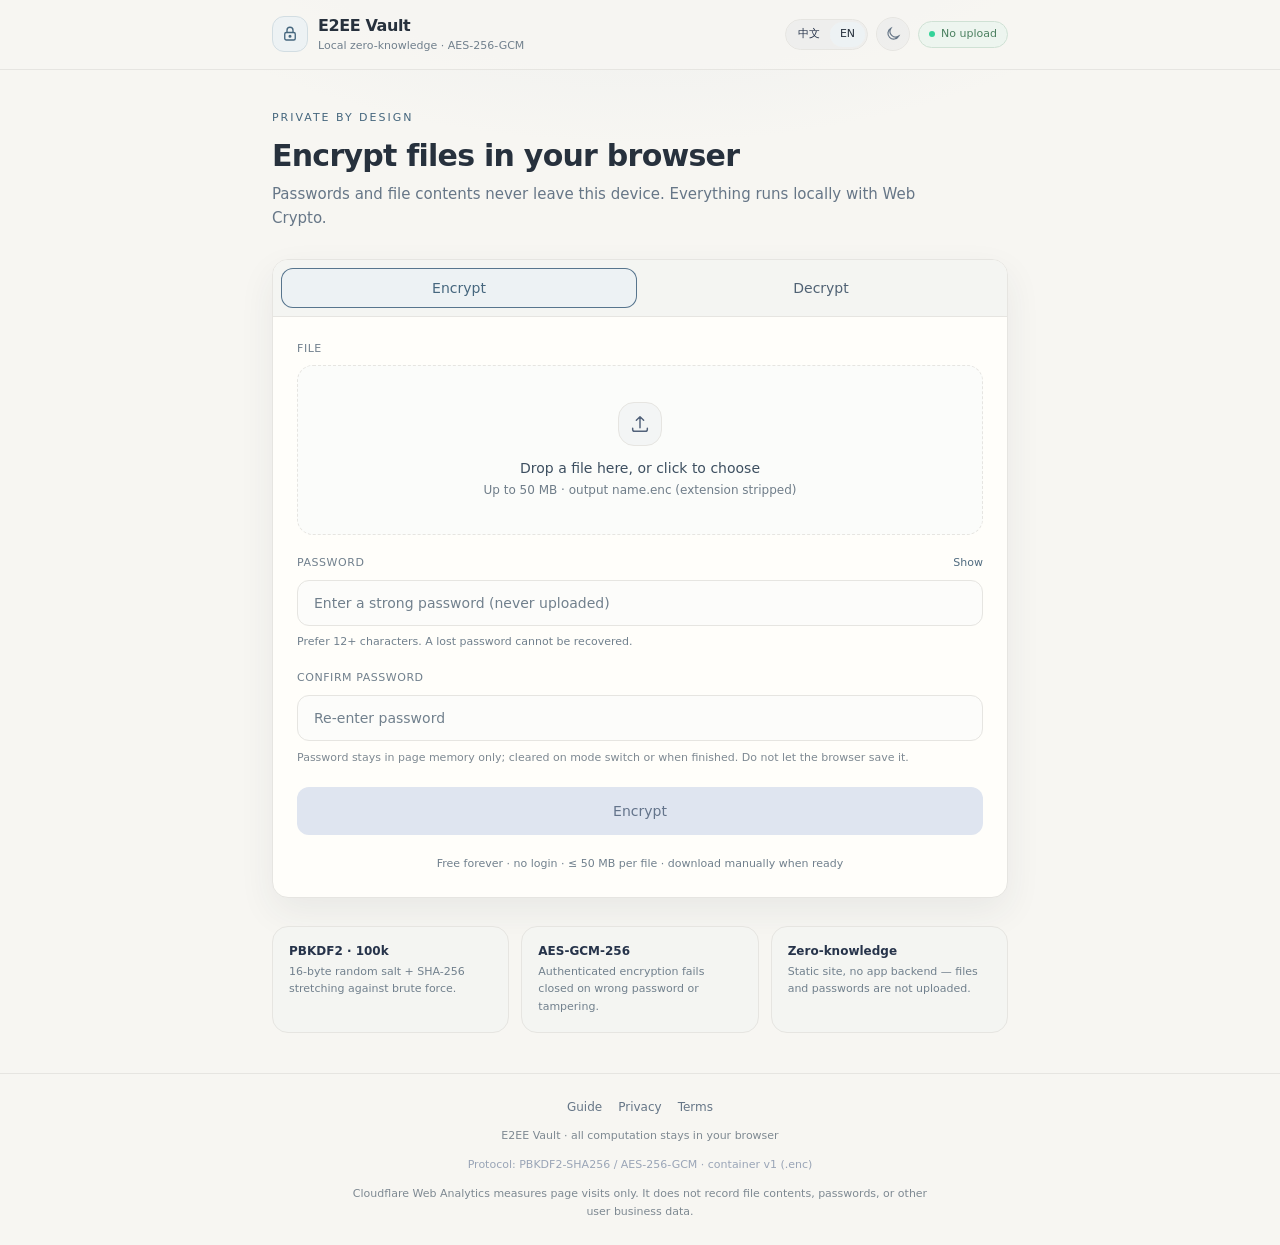
==== commit c6bbfed8: "fix: improve theme contrast for readable controls" ====
--- a/index.html
+++ b/index.html
@@ -55,6 +55,7 @@
 
     <main class="flex-1 w-full max-w-3xl mx-auto px-4 py-8 sm:py-10">
       <section class="mb-7">
+        <p class="mb-3 text-[11px] font-medium uppercase tracking-[.18em] text-accent-soft" data-i18n="heroEyebrow">PRIVATE BY DESIGN</p>
         <h2 class="text-[1.65rem] sm:text-3xl font-semibold text-white tracking-tight" data-i18n="heroTitle">Encrypt files in your browser</h2>
         <p class="mt-2 text-sm sm:text-[15px] text-slate-400 leading-relaxed max-w-reading" data-i18n="heroDesc">
           Passwords and file contents never leave this device. Everything runs locally with Web Crypto.
@@ -229,6 +230,7 @@
         brand: 'E2EE Vault',
         brandSub: '本地零知识 · AES-256-GCM',
         badgeNoUpload: '零上传',
+        heroEyebrow: '隐私优先设计',
         heroTitle: '在浏览器里加密文件',
         heroDesc: '密码与文件内容不会离开这台设备。全部使用浏览器 Web Crypto 在本地完成。',
         tabEncrypt: '加密',
@@ -384,6 +386,7 @@
         brand: 'E2EE Vault',
         brandSub: 'Local zero-knowledge · AES-256-GCM',
         badgeNoUpload: 'No upload',
+        heroEyebrow: 'PRIVATE BY DESIGN',
         heroTitle: 'Encrypt files in your browser',
         heroDesc: 'Passwords and file contents never leave this device. Everything runs locally with Web Crypto.',
         tabEncrypt: 'Encrypt',
--- a/styles.css
+++ b/styles.css
@@ -1 +1 @@
-*,:after,:before{--tw-border-spacing-x:0;--tw-border-spacing-y:0;--tw-translate-x:0;--tw-translate-y:0;--tw-rotate:0;--tw-skew-x:0;--tw-skew-y:0;--tw-scale-x:1;--tw-scale-y:1;--tw-pan-x: ;--tw-pan-y: ;--tw-pinch-zoom: ;--tw-scroll-snap-strictness:proximity;--tw-gradient-from-position: ;--tw-gradient-via-position: ;--tw-gradient-to-position: ;--tw-ordinal: ;--tw-slashed-zero: ;--tw-numeric-figure: ;--tw-numeric-spacing: ;--tw-numeric-fraction: ;--tw-ring-inset: ;--tw-ring-offset-width:0px;--tw-ring-offset-color:#fff;--tw-ring-color:rgba(59,130,246,.5);--tw-ring-offset-shadow:0 0 #0000;--tw-ring-shadow:0 0 #0000;--tw-shadow:0 0 #0000;--tw-shadow-colored:0 0 #0000;--tw-blur: ;--tw-brightness: ;--tw-contrast: ;--tw-grayscale: ;--tw-hue-rotate: ;--tw-invert: ;--tw-saturate: ;--tw-sepia: ;--tw-drop-shadow: ;--tw-backdrop-blur: ;--tw-backdrop-brightness: ;--tw-backdrop-contrast: ;--tw-backdrop-grayscale: ;--tw-backdrop-hue-rotate: ;--tw-backdrop-invert: ;--tw-backdrop-opacity: ;--tw-backdrop-saturate: ;--tw-backdrop-sepia: ;--tw-contain-size: ;--tw-contain-layout: ;--tw-contain-paint: ;--tw-contain-style: }::backdrop{--tw-border-spacing-x:0;--tw-border-spacing-y:0;--tw-translate-x:0;--tw-translate-y:0;--tw-rotate:0;--tw-skew-x:0;--tw-skew-y:0;--tw-scale-x:1;--tw-scale-y:1;--tw-pan-x: ;--tw-pan-y: ;--tw-pinch-zoom: ;--tw-scroll-snap-strictness:proximity;--tw-gradient-from-position: ;--tw-gradient-via-position: ;--tw-gradient-to-position: ;--tw-ordinal: ;--tw-slashed-zero: ;--tw-numeric-figure: ;--tw-numeric-spacing: ;--tw-numeric-fraction: ;--tw-ring-inset: ;--tw-ring-offset-width:0px;--tw-ring-offset-color:#fff;--tw-ring-color:rgba(59,130,246,.5);--tw-ring-offset-shadow:0 0 #0000;--tw-ring-shadow:0 0 #0000;--tw-shadow:0 0 #0000;--tw-shadow-colored:0 0 #0000;--tw-blur: ;--tw-brightness: ;--tw-contrast: ;--tw-grayscale: ;--tw-hue-rotate: ;--tw-invert: ;--tw-saturate: ;--tw-sepia: ;--tw-drop-shadow: ;--tw-backdrop-blur: ;--tw-backdrop-brightness: ;--tw-backdrop-contrast: ;--tw-backdrop-grayscale: ;--tw-backdrop-hue-rotate: ;--tw-backdrop-invert: ;--tw-backdrop-opacity: ;--tw-backdrop-saturate: ;--tw-backdrop-sepia: ;--tw-contain-size: ;--tw-contain-layout: ;--tw-contain-paint: ;--tw-contain-style: }/*! tailwindcss v3.4.17 | MIT License | https://tailwindcss.com*/*,:after,:before{box-sizing:border-box;border:0 solid #e5e7eb}:after,:before{--tw-content:""}:host,html{line-height:1.5;-webkit-text-size-adjust:100%;-moz-tab-size:4;-o-tab-size:4;tab-size:4;font-family:ui-sans-serif,system-ui,-apple-system,Segoe UI,Roboto,PingFang SC,Noto Sans SC,sans-serif;font-feature-settings:normal;font-variation-settings:normal;-webkit-tap-highlight-color:transparent}body{margin:0;line-height:inherit}hr{height:0;color:inherit;border-top-width:1px}abbr:where([title]){-webkit-text-decoration:underline dotted;text-decoration:underline dotted}h1,h2,h3,h4,h5,h6{font-size:inherit;font-weight:inherit}a{color:inherit;text-decoration:inherit}b,strong{font-weight:bolder}code,kbd,pre,samp{font-family:ui-monospace,SFMono-Regular,Menlo,Monaco,Consolas,Liberation Mono,Courier New,monospace;font-feature-settings:normal;font-variation-settings:normal;font-size:1em}small{font-size:80%}sub,sup{font-size:75%;line-height:0;position:relative;vertical-align:baseline}sub{bottom:-.25em}sup{top:-.5em}table{text-indent:0;border-color:inherit;border-collapse:collapse}button,input,optgroup,select,textarea{font-family:inherit;font-feature-settings:inherit;font-variation-settings:inherit;font-size:100%;font-weight:inherit;line-height:inherit;letter-spacing:inherit;color:inherit;margin:0;padding:0}button,select{text-transform:none}button,input:where([type=button]),input:where([type=reset]),input:where([type=submit]){-webkit-appearance:button;background-color:transparent;background-image:none}:-moz-focusring{outline:auto}:-moz-ui-invalid{box-shadow:none}progress{vertical-align:baseline}::-webkit-inner-spin-button,::-webkit-outer-spin-button{height:auto}[type=search]{-webkit-appearance:textfield;outline-offset:-2px}::-webkit-search-decoration{-webkit-appearance:none}::-webkit-file-upload-button{-webkit-appearance:button;font:inherit}summary{display:list-item}blockquote,dd,dl,figure,h1,h2,h3,h4,h5,h6,hr,p,pre{margin:0}fieldset{margin:0}fieldset,legend{padding:0}menu,ol,ul{list-style:none;margin:0;padding:0}textarea{resize:vertical}input::-moz-placeholder,textarea::-moz-placeholder{opacity:1;color:#9ca3af}input::placeholder,textarea::placeholder{opacity:1;color:#9ca3af}[role=button],button{cursor:pointer}:disabled{cursor:default}audio,canvas,embed,iframe,img,object,svg,video{display:block;vertical-align:middle}img,video{max-width:100%;height:auto}[hidden]:where(:not([hidden=until-found])){display:none}.container{width:100%}@media (min-width:640px){.container{max-width:640px}}@media (min-width:768px){.container{max-width:768px}}@media (min-width:1024px){.container{max-width:1024px}}@media (min-width:1280px){.container{max-width:1280px}}@media (min-width:1536px){.container{max-width:1536px}}.static{position:static}.relative{position:relative}.sticky{position:sticky}.top-0{top:0}.z-30{z-index:30}.m-auto{margin:auto}.mx-auto{margin-left:auto;margin-right:auto}.mb-1\.5{margin-bottom:.375rem}.mb-2{margin-bottom:.5rem}.mb-3{margin-bottom:.75rem}.mb-7{margin-bottom:1.75rem}.ml-1{margin-left:.25rem}.mt-1{margin-top:.25rem}.mt-2{margin-top:.5rem}.mt-4{margin-top:1rem}.mt-5{margin-top:1.25rem}.mt-7{margin-top:1.75rem}.block{display:block}.flex{display:flex}.inline-flex{display:inline-flex}.table{display:table}.grid{display:grid}.contents{display:contents}.hidden{display:none}.h-1\.5{height:.375rem}.h-11{height:2.75rem}.h-4{height:1rem}.h-9{height:2.25rem}.h-full{height:100%}.max-h-\[min\(86vh\2c 720px\)\]{max-height:min(86vh,720px)}.min-h-full{min-height:100%}.w-0{width:0}.w-1\.5{width:.375rem}.w-11{width:2.75rem}.w-4{width:1rem}.w-9{width:2.25rem}.w-\[min\(100vw-1\.5rem\2c 40rem\)\]{width:min(100vw - 1.5rem,40rem)}.w-full{width:100%}.min-w-0{min-width:0}.max-w-3xl{max-width:48rem}.max-w-full{max-width:100%}.max-w-reading{max-width:42rem}.max-w-xl{max-width:36rem}.flex-1{flex:1 1 0%}.shrink-0{flex-shrink:0}.cursor-pointer{cursor:pointer}.flex-col{flex-direction:column}.flex-wrap{flex-wrap:wrap}.place-items-center{place-items:center}.items-center{align-items:center}.justify-center{justify-content:center}.justify-between{justify-content:space-between}.gap-1\.5{gap:.375rem}.gap-2{gap:.5rem}.gap-2\.5{gap:.625rem}.gap-3{gap:.75rem}.gap-x-4{-moz-column-gap:1rem;column-gap:1rem}.gap-y-2{row-gap:.5rem}.space-y-3>:not([hidden])~:not([hidden]){--tw-space-y-reverse:0;margin-top:calc(.75rem*(1 - var(--tw-space-y-reverse)));margin-bottom:calc(.75rem*var(--tw-space-y-reverse))}.space-y-5>:not([hidden])~:not([hidden]){--tw-space-y-reverse:0;margin-top:calc(1.25rem*(1 - var(--tw-space-y-reverse)));margin-bottom:calc(1.25rem*var(--tw-space-y-reverse))}.overflow-hidden{overflow:hidden}.overflow-y-auto{overflow-y:auto}.overscroll-contain{overscroll-behavior:contain}.truncate{overflow:hidden;text-overflow:ellipsis;white-space:nowrap}.rounded-2xl{border-radius:1rem}.rounded-full{border-radius:9999px}.rounded-lg{border-radius:.5rem}.rounded-xl{border-radius:.75rem}.border{border-width:1px}.border-b{border-bottom-width:1px}.border-t{border-top-width:1px}.border-dashed{border-style:dashed}.border-accent\/25{border-color:rgba(107,140,255,.25)}.border-accent\/30{border-color:rgba(107,140,255,.3)}.border-danger\/30{border-color:hsla(0,91%,71%,.3)}.border-ok\/25{border-color:rgba(52,211,153,.25)}.border-ok\/30{border-color:rgba(52,211,153,.3)}.border-ok\/35{border-color:rgba(52,211,153,.35)}.border-warn\/30{border-color:rgba(251,191,36,.3)}.border-white\/10{border-color:hsla(0,0%,100%,.1)}.border-white\/5{border-color:hsla(0,0%,100%,.05)}.bg-accent{--tw-bg-opacity:1;background-color:rgb(107 140 255/var(--tw-bg-opacity,1))}.bg-accent\/10{background-color:rgba(107,140,255,.1)}.bg-accent\/15{background-color:rgba(107,140,255,.15)}.bg-danger\/10{background-color:hsla(0,91%,71%,.1)}.bg-ink-900\/35{background-color:rgba(11,18,32,.35)}.bg-ink-900\/40{background-color:rgba(11,18,32,.4)}.bg-ink-950\/50{background-color:rgba(7,10,18,.5)}.bg-ink-950\/70{background-color:rgba(7,10,18,.7)}.bg-ink-950\/85{background-color:rgba(7,10,18,.85)}.bg-ok{--tw-bg-opacity:1;background-color:rgb(52 211 153/var(--tw-bg-opacity,1))}.bg-ok\/10{background-color:rgba(52,211,153,.1)}.bg-warn\/10{background-color:rgba(251,191,36,.1)}.bg-white\/5{background-color:hsla(0,0%,100%,.05)}.bg-white\/\[0\.03\]{background-color:hsla(0,0%,100%,.03)}.bg-white\/\[0\.04\]{background-color:hsla(0,0%,100%,.04)}.bg-gradient-to-r{background-image:linear-gradient(to right,var(--tw-gradient-stops))}.from-accent-dim{--tw-gradient-from:#4a6fe0 var(--tw-gradient-from-position);--tw-gradient-to:rgba(74,111,224,0) var(--tw-gradient-to-position);--tw-gradient-stops:var(--tw-gradient-from),var(--tw-gradient-to)}.to-accent-soft{--tw-gradient-to:#a8c0ff var(--tw-gradient-to-position)}.p-0\.5{padding:.125rem}.p-1{padding:.25rem}.p-2{padding:.5rem}.p-4{padding:1rem}.p-5{padding:1.25rem}.px-2\.5{padding-left:.625rem;padding-right:.625rem}.px-3{padding-left:.75rem;padding-right:.75rem}.px-3\.5{padding-left:.875rem;padding-right:.875rem}.px-4{padding-left:1rem;padding-right:1rem}.px-5{padding-left:1.25rem;padding-right:1.25rem}.py-1{padding-top:.25rem;padding-bottom:.25rem}.py-2{padding-top:.5rem;padding-bottom:.5rem}.py-2\.5{padding-top:.625rem;padding-bottom:.625rem}.py-3{padding-top:.75rem;padding-bottom:.75rem}.py-3\.5{padding-top:.875rem;padding-bottom:.875rem}.py-4{padding-top:1rem;padding-bottom:1rem}.py-6{padding-top:1.5rem;padding-bottom:1.5rem}.py-8{padding-top:2rem;padding-bottom:2rem}.py-9{padding-top:2.25rem;padding-bottom:2.25rem}.text-left{text-align:left}.text-center{text-align:center}.font-sans{font-family:ui-sans-serif,system-ui,-apple-system,Segoe UI,Roboto,PingFang SC,Noto Sans SC,sans-serif}.text-\[1\.65rem\]{font-size:1.65rem}.text-\[11px\]{font-size:11px}.text-\[12px\]{font-size:12px}.text-\[15px\]{font-size:15px}.text-sm{font-size:.875rem;line-height:1.25rem}.text-xs{font-size:.75rem;line-height:1rem}.font-medium{font-weight:500}.font-semibold{font-weight:600}.uppercase{text-transform:uppercase}.leading-relaxed{line-height:1.625}.tracking-tight{letter-spacing:-.025em}.tracking-wider{letter-spacing:.05em}.text-accent-soft{--tw-text-opacity:1;color:rgb(168 192 255/var(--tw-text-opacity,1))}.text-danger{--tw-text-opacity:1;color:rgb(248 113 113/var(--tw-text-opacity,1))}.text-ok{--tw-text-opacity:1;color:rgb(52 211 153/var(--tw-text-opacity,1))}.text-slate-100{--tw-text-opacity:1;color:rgb(241 245 249/var(--tw-text-opacity,1))}.text-slate-200{--tw-text-opacity:1;color:rgb(226 232 240/var(--tw-text-opacity,1))}.text-slate-300{--tw-text-opacity:1;color:rgb(203 213 225/var(--tw-text-opacity,1))}.text-slate-400{--tw-text-opacity:1;color:rgb(148 163 184/var(--tw-text-opacity,1))}.text-slate-500{--tw-text-opacity:1;color:rgb(100 116 139/var(--tw-text-opacity,1))}.text-slate-600{--tw-text-opacity:1;color:rgb(71 85 105/var(--tw-text-opacity,1))}.text-slate-700{--tw-text-opacity:1;color:rgb(51 65 85/var(--tw-text-opacity,1))}.text-warn{--tw-text-opacity:1;color:rgb(251 191 36/var(--tw-text-opacity,1))}.text-white{--tw-text-opacity:1;color:rgb(255 255 255/var(--tw-text-opacity,1))}.antialiased{-webkit-font-smoothing:antialiased;-moz-osx-font-smoothing:grayscale}.shadow-2xl{--tw-shadow:0 25px 50px -12px rgba(0,0,0,.25);--tw-shadow-colored:0 25px 50px -12px var(--tw-shadow-color)}.shadow-2xl,.shadow-\[0_20px_60px_rgba\(0\2c 0\2c 0\2c \.35\)\]{box-shadow:var(--tw-ring-offset-shadow,0 0 #0000),var(--tw-ring-shadow,0 0 #0000),var(--tw-shadow)}.shadow-\[0_20px_60px_rgba\(0\2c 0\2c 0\2c \.35\)\]{--tw-shadow:0 20px 60px rgba(0,0,0,.35);--tw-shadow-colored:0 20px 60px var(--tw-shadow-color)}.outline-none{outline:2px solid transparent;outline-offset:2px}.backdrop-blur-md{--tw-backdrop-blur:blur(12px);-webkit-backdrop-filter:var(--tw-backdrop-blur) var(--tw-backdrop-brightness) var(--tw-backdrop-contrast) var(--tw-backdrop-grayscale) var(--tw-backdrop-hue-rotate) var(--tw-backdrop-invert) var(--tw-backdrop-opacity) var(--tw-backdrop-saturate) var(--tw-backdrop-sepia);backdrop-filter:var(--tw-backdrop-blur) var(--tw-backdrop-brightness) var(--tw-backdrop-contrast) var(--tw-backdrop-grayscale) var(--tw-backdrop-hue-rotate) var(--tw-backdrop-invert) var(--tw-backdrop-opacity) var(--tw-backdrop-saturate) var(--tw-backdrop-sepia)}.transition{transition-property:color,background-color,border-color,text-decoration-color,fill,stroke,opacity,box-shadow,transform,filter,-webkit-backdrop-filter;transition-property:color,background-color,border-color,text-decoration-color,fill,stroke,opacity,box-shadow,transform,filter,backdrop-filter;transition-property:color,background-color,border-color,text-decoration-color,fill,stroke,opacity,box-shadow,transform,filter,backdrop-filter,-webkit-backdrop-filter;transition-timing-function:cubic-bezier(.4,0,.2,1);transition-duration:.15s}:root{color-scheme:light;--page:#f6f8fc;--page-glow:rgba(75,105,210,.11);--grid:rgba(52,73,125,.045);--text:#172033;--muted:#61708a;--subtle:#8490a4;--line:#e4e9f2;--panel:hsla(0,0%,100%,.94);--panel-soft:#f8faff;--input:#fbfcff;--accent:#4267d5;--accent-hover:#3155bd;--accent-soft:#edf2ff;--accent-text:#3155bd;--ok-bg:#ecfdf5;--shadow:0 18px 50px rgba(34,55,105,.09)}:root.theme-dark{color-scheme:dark;--page:#06080d;--page-glow:rgba(107,140,255,.16);--grid:rgba(102,126,234,.035);--text:#e2e8f0;--muted:#94a3b8;--subtle:#64748b;--line:rgba(137,157,255,.16);--panel:rgba(9,14,24,.94);--panel-soft:rgba(15,22,37,.7);--input:rgba(6,10,18,.72);--accent:#6b8cff;--accent-hover:#4a6fe0;--accent-soft:rgba(107,140,255,.13);--accent-text:#b5c5ff;--ok-bg:rgba(52,211,153,.1);--shadow:0 24px 80px rgba(0,0,0,.38)}body,html{background:var(--page)}body{color:var(--text);background-image:linear-gradient(var(--grid) 1px,transparent 1px),linear-gradient(90deg,var(--grid) 1px,transparent 1px),radial-gradient(850px 460px at 12% -10%,var(--page-glow),transparent 62%);background-size:32px 32px,32px 32px,auto}@media (prefers-reduced-motion:reduce){*,:after,:before{animation:none!important;transition:none!important}}.panel{background:var(--panel);border:1px solid var(--line);box-shadow:var(--shadow)}.drop-active{border-color:var(--accent)!important;background:var(--accent-soft)!important}.tab-on{color:var(--accent-text);box-shadow:inset 0 0 0 1px var(--accent)}.lang-on,.tab-on{background:var(--accent-soft)}.lang-on{color:var(--text)}.theme-toggle{border-color:var(--line);background:var(--panel)}.progress-bar{transition:width .16s linear;background:linear-gradient(90deg,var(--accent-hover),var(--accent))}.theme-light .text-white{color:var(--text)}.theme-light .text-slate-200{color:#26334a}.theme-light .text-slate-300{color:#52627a}.theme-light .text-slate-400,.theme-light .text-slate-500{color:var(--muted)}.theme-light .text-slate-600{color:var(--subtle)}.theme-light .text-slate-700{color:#9aa5b7}.theme-light .bg-ink-950{background:var(--input)}.theme-light .bg-ink-900{background:var(--panel-soft)}.theme-light .bg-ink-700{background:#e4e9f2}.theme-light .bg-white\/5,.theme-light .bg-white\/\[0\.03\],.theme-light .bg-white\/\[0\.04\]{background:rgba(30,55,105,.035)}.theme-light .border-white\/10,.theme-light .border-white\/5{border-color:var(--line)}.theme-light .placeholder\:text-slate-600::-moz-placeholder{color:#9aa5b7}.theme-light .placeholder\:text-slate-600::placeholder{color:#9aa5b7}.theme-light .hover\:text-white:hover{color:var(--text)}.theme-light .hover\:bg-white\/10:hover{background:rgba(30,55,105,.07)}.theme-light .bg-accent\/10{background:var(--accent-soft)}.theme-light .border-accent\/25{border-color:#cbd7ff}.theme-light .text-accent-soft{color:var(--accent-text)}.theme-light .bg-accent{background:var(--accent)}.theme-light .hover\:bg-accent-dim:hover{background:var(--accent-hover)}.theme-light .disabled\:bg-ink-700:disabled{background:#dfe5f0}.theme-light .border-ok\/35{border-color:#a7e8ca}.theme-light .bg-ok\/10{background:var(--ok-bg)}.theme-light .text-ok{color:#13865b}.theme-light .bg-danger\/10{background:#fff1f2}.theme-light .bg-warn\/10{background:#fffbeb}.theme-light input{color:var(--text);border-color:var(--line);background:var(--input)}.theme-light header{background:hsla(0,0%,100%,.88)}.theme-light footer,.theme-light header{border-color:var(--line)}.theme-light .backdrop-blur-md{-webkit-backdrop-filter:none;backdrop-filter:none}.shake{animation:shake .35s linear}@keyframes shake{0%,to{transform:translateX(0)}25%{transform:translateX(-5px)}75%{transform:translateX(5px)}}.sr-file{position:absolute;width:1px;height:1px;padding:0;margin:-1px;overflow:hidden;clip:rect(0,0,0,0);white-space:nowrap;border:0}.legal-prose h3{margin:1.1rem 0 .4rem;font-size:.9rem;font-weight:600;color:var(--text)}.legal-prose li,.legal-prose p{font-size:.8rem;line-height:1.65;color:var(--muted)}.legal-prose ul{margin:.35rem 0 .75rem 1.1rem;list-style:disc}.legal-prose li{margin:.2rem 0}.legal-prose p+p{margin-top:.55rem}dialog::backdrop{background:rgba(15,23,42,.42)}dialog{border:0;padding:0;background:transparent;max-width:100vw}.placeholder\:text-slate-600::-moz-placeholder{--tw-text-opacity:1;color:rgb(71 85 105/var(--tw-text-opacity,1))}.placeholder\:text-slate-600::placeholder{--tw-text-opacity:1;color:rgb(71 85 105/var(--tw-text-opacity,1))}.hover\:bg-accent-dim:hover{--tw-bg-opacity:1;background-color:rgb(74 111 224/var(--tw-bg-opacity,1))}.hover\:bg-ok\/15:hover{background-color:rgba(52,211,153,.15)}.hover\:bg-white\/10:hover{background-color:hsla(0,0%,100%,.1)}.hover\:text-accent-soft:hover{--tw-text-opacity:1;color:rgb(168 192 255/var(--tw-text-opacity,1))}.hover\:text-slate-200:hover{--tw-text-opacity:1;color:rgb(226 232 240/var(--tw-text-opacity,1))}.hover\:text-white:hover{--tw-text-opacity:1;color:rgb(255 255 255/var(--tw-text-opacity,1))}.focus\:border-accent\/45:focus{border-color:rgba(107,140,255,.45)}.focus\:ring-2:focus{--tw-ring-offset-shadow:var(--tw-ring-inset) 0 0 0 var(--tw-ring-offset-width) var(--tw-ring-offset-color);--tw-ring-shadow:var(--tw-ring-inset) 0 0 0 calc(2px + var(--tw-ring-offset-width)) var(--tw-ring-color);box-shadow:var(--tw-ring-offset-shadow),var(--tw-ring-shadow),var(--tw-shadow,0 0 #0000)}.focus\:ring-accent\/15:focus{--tw-ring-color:rgba(107,140,255,.15)}.disabled\:cursor-not-allowed:disabled{cursor:not-allowed}.disabled\:bg-ink-700:disabled{--tw-bg-opacity:1;background-color:rgb(26 36 56/var(--tw-bg-opacity,1))}.disabled\:text-slate-500:disabled{--tw-text-opacity:1;color:rgb(100 116 139/var(--tw-text-opacity,1))}@media (min-width:640px){.sm\:inline-flex{display:inline-flex}.sm\:grid-cols-3{grid-template-columns:repeat(3,minmax(0,1fr))}.sm\:p-6{padding:1.5rem}.sm\:py-10{padding-top:2.5rem;padding-bottom:2.5rem}.sm\:text-3xl{font-size:1.875rem;line-height:2.25rem}.sm\:text-\[15px\]{font-size:15px}.sm\:text-base{font-size:1rem;line-height:1.5rem}}+*,:after,:before{--tw-border-spacing-x:0;--tw-border-spacing-y:0;--tw-translate-x:0;--tw-translate-y:0;--tw-rotate:0;--tw-skew-x:0;--tw-skew-y:0;--tw-scale-x:1;--tw-scale-y:1;--tw-pan-x: ;--tw-pan-y: ;--tw-pinch-zoom: ;--tw-scroll-snap-strictness:proximity;--tw-gradient-from-position: ;--tw-gradient-via-position: ;--tw-gradient-to-position: ;--tw-ordinal: ;--tw-slashed-zero: ;--tw-numeric-figure: ;--tw-numeric-spacing: ;--tw-numeric-fraction: ;--tw-ring-inset: ;--tw-ring-offset-width:0px;--tw-ring-offset-color:#fff;--tw-ring-color:rgba(59,130,246,.5);--tw-ring-offset-shadow:0 0 #0000;--tw-ring-shadow:0 0 #0000;--tw-shadow:0 0 #0000;--tw-shadow-colored:0 0 #0000;--tw-blur: ;--tw-brightness: ;--tw-contrast: ;--tw-grayscale: ;--tw-hue-rotate: ;--tw-invert: ;--tw-saturate: ;--tw-sepia: ;--tw-drop-shadow: ;--tw-backdrop-blur: ;--tw-backdrop-brightness: ;--tw-backdrop-contrast: ;--tw-backdrop-grayscale: ;--tw-backdrop-hue-rotate: ;--tw-backdrop-invert: ;--tw-backdrop-opacity: ;--tw-backdrop-saturate: ;--tw-backdrop-sepia: ;--tw-contain-size: ;--tw-contain-layout: ;--tw-contain-paint: ;--tw-contain-style: }::backdrop{--tw-border-spacing-x:0;--tw-border-spacing-y:0;--tw-translate-x:0;--tw-translate-y:0;--tw-rotate:0;--tw-skew-x:0;--tw-skew-y:0;--tw-scale-x:1;--tw-scale-y:1;--tw-pan-x: ;--tw-pan-y: ;--tw-pinch-zoom: ;--tw-scroll-snap-strictness:proximity;--tw-gradient-from-position: ;--tw-gradient-via-position: ;--tw-gradient-to-position: ;--tw-ordinal: ;--tw-slashed-zero: ;--tw-numeric-figure: ;--tw-numeric-spacing: ;--tw-numeric-fraction: ;--tw-ring-inset: ;--tw-ring-offset-width:0px;--tw-ring-offset-color:#fff;--tw-ring-color:rgba(59,130,246,.5);--tw-ring-offset-shadow:0 0 #0000;--tw-ring-shadow:0 0 #0000;--tw-shadow:0 0 #0000;--tw-shadow-colored:0 0 #0000;--tw-blur: ;--tw-brightness: ;--tw-contrast: ;--tw-grayscale: ;--tw-hue-rotate: ;--tw-invert: ;--tw-saturate: ;--tw-sepia: ;--tw-drop-shadow: ;--tw-backdrop-blur: ;--tw-backdrop-brightness: ;--tw-backdrop-contrast: ;--tw-backdrop-grayscale: ;--tw-backdrop-hue-rotate: ;--tw-backdrop-invert: ;--tw-backdrop-opacity: ;--tw-backdrop-saturate: ;--tw-backdrop-sepia: ;--tw-contain-size: ;--tw-contain-layout: ;--tw-contain-paint: ;--tw-contain-style: }/*! tailwindcss v3.4.17 | MIT License | https://tailwindcss.com*/*,:after,:before{box-sizing:border-box;border:0 solid #e5e7eb}:after,:before{--tw-content:""}:host,html{line-height:1.5;-webkit-text-size-adjust:100%;-moz-tab-size:4;-o-tab-size:4;tab-size:4;font-family:ui-sans-serif,system-ui,-apple-system,Segoe UI,Roboto,PingFang SC,Noto Sans SC,sans-serif;font-feature-settings:normal;font-variation-settings:normal;-webkit-tap-highlight-color:transparent}body{margin:0;line-height:inherit}hr{height:0;color:inherit;border-top-width:1px}abbr:where([title]){-webkit-text-decoration:underline dotted;text-decoration:underline dotted}h1,h2,h3,h4,h5,h6{font-size:inherit;font-weight:inherit}a{color:inherit;text-decoration:inherit}b,strong{font-weight:bolder}code,kbd,pre,samp{font-family:ui-monospace,SFMono-Regular,Menlo,Monaco,Consolas,Liberation Mono,Courier New,monospace;font-feature-settings:normal;font-variation-settings:normal;font-size:1em}small{font-size:80%}sub,sup{font-size:75%;line-height:0;position:relative;vertical-align:baseline}sub{bottom:-.25em}sup{top:-.5em}table{text-indent:0;border-color:inherit;border-collapse:collapse}button,input,optgroup,select,textarea{font-family:inherit;font-feature-settings:inherit;font-variation-settings:inherit;font-size:100%;font-weight:inherit;line-height:inherit;letter-spacing:inherit;color:inherit;margin:0;padding:0}button,select{text-transform:none}button,input:where([type=button]),input:where([type=reset]),input:where([type=submit]){-webkit-appearance:button;background-color:transparent;background-image:none}:-moz-focusring{outline:auto}:-moz-ui-invalid{box-shadow:none}progress{vertical-align:baseline}::-webkit-inner-spin-button,::-webkit-outer-spin-button{height:auto}[type=search]{-webkit-appearance:textfield;outline-offset:-2px}::-webkit-search-decoration{-webkit-appearance:none}::-webkit-file-upload-button{-webkit-appearance:button;font:inherit}summary{display:list-item}blockquote,dd,dl,figure,h1,h2,h3,h4,h5,h6,hr,p,pre{margin:0}fieldset{margin:0}fieldset,legend{padding:0}menu,ol,ul{list-style:none;margin:0;padding:0}textarea{resize:vertical}input::-moz-placeholder,textarea::-moz-placeholder{opacity:1;color:#9ca3af}input::placeholder,textarea::placeholder{opacity:1;color:#9ca3af}[role=button],button{cursor:pointer}:disabled{cursor:default}audio,canvas,embed,iframe,img,object,svg,video{display:block;vertical-align:middle}img,video{max-width:100%;height:auto}[hidden]:where(:not([hidden=until-found])){display:none}.container{width:100%}@media (min-width:640px){.container{max-width:640px}}@media (min-width:768px){.container{max-width:768px}}@media (min-width:1024px){.container{max-width:1024px}}@media (min-width:1280px){.container{max-width:1280px}}@media (min-width:1536px){.container{max-width:1536px}}.static{position:static}.relative{position:relative}.sticky{position:sticky}.top-0{top:0}.z-30{z-index:30}.m-auto{margin:auto}.mx-auto{margin-left:auto;margin-right:auto}.mb-1\.5{margin-bottom:.375rem}.mb-2{margin-bottom:.5rem}.mb-3{margin-bottom:.75rem}.mb-7{margin-bottom:1.75rem}.ml-1{margin-left:.25rem}.mt-1{margin-top:.25rem}.mt-2{margin-top:.5rem}.mt-4{margin-top:1rem}.mt-5{margin-top:1.25rem}.mt-7{margin-top:1.75rem}.block{display:block}.flex{display:flex}.inline-flex{display:inline-flex}.table{display:table}.grid{display:grid}.contents{display:contents}.hidden{display:none}.h-1\.5{height:.375rem}.h-11{height:2.75rem}.h-4{height:1rem}.h-9{height:2.25rem}.h-full{height:100%}.max-h-\[min\(86vh\2c 720px\)\]{max-height:min(86vh,720px)}.min-h-full{min-height:100%}.w-0{width:0}.w-1\.5{width:.375rem}.w-11{width:2.75rem}.w-4{width:1rem}.w-9{width:2.25rem}.w-\[min\(100vw-1\.5rem\2c 40rem\)\]{width:min(100vw - 1.5rem,40rem)}.w-full{width:100%}.min-w-0{min-width:0}.max-w-3xl{max-width:48rem}.max-w-full{max-width:100%}.max-w-reading{max-width:42rem}.max-w-xl{max-width:36rem}.flex-1{flex:1 1 0%}.shrink-0{flex-shrink:0}.cursor-pointer{cursor:pointer}.flex-col{flex-direction:column}.flex-wrap{flex-wrap:wrap}.place-items-center{place-items:center}.items-center{align-items:center}.justify-center{justify-content:center}.justify-between{justify-content:space-between}.gap-1\.5{gap:.375rem}.gap-2{gap:.5rem}.gap-2\.5{gap:.625rem}.gap-3{gap:.75rem}.gap-x-4{-moz-column-gap:1rem;column-gap:1rem}.gap-y-2{row-gap:.5rem}.space-y-3>:not([hidden])~:not([hidden]){--tw-space-y-reverse:0;margin-top:calc(.75rem*(1 - var(--tw-space-y-reverse)));margin-bottom:calc(.75rem*var(--tw-space-y-reverse))}.space-y-5>:not([hidden])~:not([hidden]){--tw-space-y-reverse:0;margin-top:calc(1.25rem*(1 - var(--tw-space-y-reverse)));margin-bottom:calc(1.25rem*var(--tw-space-y-reverse))}.overflow-hidden{overflow:hidden}.overflow-y-auto{overflow-y:auto}.overscroll-contain{overscroll-behavior:contain}.truncate{overflow:hidden;text-overflow:ellipsis;white-space:nowrap}.rounded-2xl{border-radius:1rem}.rounded-full{border-radius:9999px}.rounded-lg{border-radius:.5rem}.rounded-xl{border-radius:.75rem}.border{border-width:1px}.border-b{border-bottom-width:1px}.border-t{border-top-width:1px}.border-dashed{border-style:dashed}.border-accent\/25{border-color:rgba(107,140,255,.25)}.border-accent\/30{border-color:rgba(107,140,255,.3)}.border-danger\/30{border-color:hsla(0,91%,71%,.3)}.border-ok\/25{border-color:rgba(52,211,153,.25)}.border-ok\/30{border-color:rgba(52,211,153,.3)}.border-ok\/35{border-color:rgba(52,211,153,.35)}.border-warn\/30{border-color:rgba(251,191,36,.3)}.border-white\/10{border-color:hsla(0,0%,100%,.1)}.border-white\/5{border-color:hsla(0,0%,100%,.05)}.bg-accent{--tw-bg-opacity:1;background-color:rgb(107 140 255/var(--tw-bg-opacity,1))}.bg-accent\/10{background-color:rgba(107,140,255,.1)}.bg-accent\/15{background-color:rgba(107,140,255,.15)}.bg-danger\/10{background-color:hsla(0,91%,71%,.1)}.bg-ink-900\/35{background-color:rgba(11,18,32,.35)}.bg-ink-900\/40{background-color:rgba(11,18,32,.4)}.bg-ink-950\/50{background-color:rgba(7,10,18,.5)}.bg-ink-950\/70{background-color:rgba(7,10,18,.7)}.bg-ink-950\/85{background-color:rgba(7,10,18,.85)}.bg-ok{--tw-bg-opacity:1;background-color:rgb(52 211 153/var(--tw-bg-opacity,1))}.bg-ok\/10{background-color:rgba(52,211,153,.1)}.bg-warn\/10{background-color:rgba(251,191,36,.1)}.bg-white\/5{background-color:hsla(0,0%,100%,.05)}.bg-white\/\[0\.03\]{background-color:hsla(0,0%,100%,.03)}.bg-white\/\[0\.04\]{background-color:hsla(0,0%,100%,.04)}.bg-gradient-to-r{background-image:linear-gradient(to right,var(--tw-gradient-stops))}.from-accent-dim{--tw-gradient-from:#4a6fe0 var(--tw-gradient-from-position);--tw-gradient-to:rgba(74,111,224,0) var(--tw-gradient-to-position);--tw-gradient-stops:var(--tw-gradient-from),var(--tw-gradient-to)}.to-accent-soft{--tw-gradient-to:#a8c0ff var(--tw-gradient-to-position)}.p-0\.5{padding:.125rem}.p-1{padding:.25rem}.p-2{padding:.5rem}.p-4{padding:1rem}.p-5{padding:1.25rem}.px-2\.5{padding-left:.625rem;padding-right:.625rem}.px-3{padding-left:.75rem;padding-right:.75rem}.px-3\.5{padding-left:.875rem;padding-right:.875rem}.px-4{padding-left:1rem;padding-right:1rem}.px-5{padding-left:1.25rem;padding-right:1.25rem}.py-1{padding-top:.25rem;padding-bottom:.25rem}.py-2{padding-top:.5rem;padding-bottom:.5rem}.py-2\.5{padding-top:.625rem;padding-bottom:.625rem}.py-3{padding-top:.75rem;padding-bottom:.75rem}.py-3\.5{padding-top:.875rem;padding-bottom:.875rem}.py-4{padding-top:1rem;padding-bottom:1rem}.py-6{padding-top:1.5rem;padding-bottom:1.5rem}.py-8{padding-top:2rem;padding-bottom:2rem}.py-9{padding-top:2.25rem;padding-bottom:2.25rem}.text-left{text-align:left}.text-center{text-align:center}.font-sans{font-family:ui-sans-serif,system-ui,-apple-system,Segoe UI,Roboto,PingFang SC,Noto Sans SC,sans-serif}.text-\[1\.65rem\]{font-size:1.65rem}.text-\[11px\]{font-size:11px}.text-\[12px\]{font-size:12px}.text-\[15px\]{font-size:15px}.text-sm{font-size:.875rem;line-height:1.25rem}.text-xs{font-size:.75rem;line-height:1rem}.font-medium{font-weight:500}.font-semibold{font-weight:600}.uppercase{text-transform:uppercase}.leading-relaxed{line-height:1.625}.tracking-\[\.18em\]{letter-spacing:.18em}.tracking-tight{letter-spacing:-.025em}.tracking-wider{letter-spacing:.05em}.text-accent-soft{--tw-text-opacity:1;color:rgb(168 192 255/var(--tw-text-opacity,1))}.text-danger{--tw-text-opacity:1;color:rgb(248 113 113/var(--tw-text-opacity,1))}.text-ok{--tw-text-opacity:1;color:rgb(52 211 153/var(--tw-text-opacity,1))}.text-slate-100{--tw-text-opacity:1;color:rgb(241 245 249/var(--tw-text-opacity,1))}.text-slate-200{--tw-text-opacity:1;color:rgb(226 232 240/var(--tw-text-opacity,1))}.text-slate-300{--tw-text-opacity:1;color:rgb(203 213 225/var(--tw-text-opacity,1))}.text-slate-400{--tw-text-opacity:1;color:rgb(148 163 184/var(--tw-text-opacity,1))}.text-slate-500{--tw-text-opacity:1;color:rgb(100 116 139/var(--tw-text-opacity,1))}.text-slate-600{--tw-text-opacity:1;color:rgb(71 85 105/var(--tw-text-opacity,1))}.text-slate-700{--tw-text-opacity:1;color:rgb(51 65 85/var(--tw-text-opacity,1))}.text-warn{--tw-text-opacity:1;color:rgb(251 191 36/var(--tw-text-opacity,1))}.text-white{--tw-text-opacity:1;color:rgb(255 255 255/var(--tw-text-opacity,1))}.antialiased{-webkit-font-smoothing:antialiased;-moz-osx-font-smoothing:grayscale}.shadow-2xl{--tw-shadow:0 25px 50px -12px rgba(0,0,0,.25);--tw-shadow-colored:0 25px 50px -12px var(--tw-shadow-color)}.shadow-2xl,.shadow-\[0_20px_60px_rgba\(0\2c 0\2c 0\2c \.35\)\]{box-shadow:var(--tw-ring-offset-shadow,0 0 #0000),var(--tw-ring-shadow,0 0 #0000),var(--tw-shadow)}.shadow-\[0_20px_60px_rgba\(0\2c 0\2c 0\2c \.35\)\]{--tw-shadow:0 20px 60px rgba(0,0,0,.35);--tw-shadow-colored:0 20px 60px var(--tw-shadow-color)}.outline-none{outline:2px solid transparent;outline-offset:2px}.backdrop-blur-md{--tw-backdrop-blur:blur(12px);-webkit-backdrop-filter:var(--tw-backdrop-blur) var(--tw-backdrop-brightness) var(--tw-backdrop-contrast) var(--tw-backdrop-grayscale) var(--tw-backdrop-hue-rotate) var(--tw-backdrop-invert) var(--tw-backdrop-opacity) var(--tw-backdrop-saturate) var(--tw-backdrop-sepia);backdrop-filter:var(--tw-backdrop-blur) var(--tw-backdrop-brightness) var(--tw-backdrop-contrast) var(--tw-backdrop-grayscale) var(--tw-backdrop-hue-rotate) var(--tw-backdrop-invert) var(--tw-backdrop-opacity) var(--tw-backdrop-saturate) var(--tw-backdrop-sepia)}.transition{transition-property:color,background-color,border-color,text-decoration-color,fill,stroke,opacity,box-shadow,transform,filter,-webkit-backdrop-filter;transition-property:color,background-color,border-color,text-decoration-color,fill,stroke,opacity,box-shadow,transform,filter,backdrop-filter;transition-property:color,background-color,border-color,text-decoration-color,fill,stroke,opacity,box-shadow,transform,filter,backdrop-filter,-webkit-backdrop-filter;transition-timing-function:cubic-bezier(.4,0,.2,1);transition-duration:.15s}:root{color-scheme:light;--page:#f7f6f2;--page-glow:rgba(186,201,218,.22);--grid:transparent;--text:#27313d;--muted:#71808f;--subtle:#9aa5ae;--line:#e6e5e1;--panel:#fffefa;--panel-soft:#f5f6f4;--input:#fcfcfa;--accent:#57758d;--accent-hover:#48687f;--accent-soft:#edf2f4;--accent-text:#46677e;--ok-bg:#edf5ef;--shadow:0 14px 36px rgba(47,58,69,.07)}:root.theme-dark{color-scheme:dark;--page:#1e2529;--page-glow:rgba(111,139,153,.16);--text:#e8ecec;--muted:#a9b5b8;--subtle:#7e8c91;--line:#374349;--panel:#252e33;--panel-soft:#2b353a;--input:#20292e;--accent:#9bb8c6;--accent-hover:#b3cad4;--accent-soft:#33444d;--accent-text:#c0d4dc;--ok-bg:#283d35;--shadow:0 18px 42px rgba(0,0,0,.18)}body,html{background:var(--page)}body{color:var(--text);background-image:radial-gradient(780px 360px at 50% -12%,var(--page-glow),transparent 70%)}@media (prefers-reduced-motion:reduce){*,:after,:before{animation:none!important;transition:none!important}}.panel{background:var(--panel);border:1px solid var(--line);box-shadow:var(--shadow)}.drop-active{border-color:var(--accent)!important;background:var(--accent-soft)!important}.tab-on{color:var(--accent-text);box-shadow:inset 0 0 0 1px var(--accent)}.lang-on,.tab-on{background:var(--accent-soft)}.lang-on{color:var(--text)}.theme-toggle{border-color:var(--line);background:var(--panel)}.progress-bar{transition:width .16s linear;background:linear-gradient(90deg,var(--accent-hover),var(--accent))}.theme-light .text-white{color:var(--text)}.theme-light .text-slate-200{color:#26334a}.theme-light .text-slate-300{color:#52627a}.theme-light .text-slate-400,.theme-light .text-slate-500{color:var(--muted)}.theme-light .text-slate-600{color:var(--subtle)}.theme-light .text-slate-700{color:#9aa5b7}.theme-light .bg-ink-950{background:var(--input)}.theme-light .bg-ink-900{background:var(--panel-soft)}.theme-light .bg-ink-700{background:#e4e9f2}.theme-light .bg-white\/5,.theme-light .bg-white\/\[0\.03\],.theme-light .bg-white\/\[0\.04\]{background:rgba(30,55,105,.035)}.theme-light .border-white\/10,.theme-light .border-white\/5{border-color:var(--line)}.theme-light .placeholder\:text-slate-600::-moz-placeholder{color:#9aa5b7}.theme-light .placeholder\:text-slate-600::placeholder{color:#9aa5b7}.theme-light .hover\:text-white:hover{color:var(--text)}.theme-light .hover\:bg-white\/10:hover{background:rgba(30,55,105,.07)}.theme-light .bg-accent\/10{background:var(--accent-soft)}.theme-light .border-accent\/25{border-color:#cbd7ff}.theme-light .bg-accent{background:var(--accent)}.theme-light #tab-decrypt{color:#506274!important}.theme-light #dropzone>p[data-i18n=dropTitle]{color:#3d4f60!important}.theme-light #drop-hint{color:#6f7d89!important}.theme-light label{color:#647587!important}.theme-light #password-hint,.theme-light [data-i18n=secretNote]{color:#71808d!important}.theme-light input::-moz-placeholder{color:#71808d!important;opacity:1}.theme-light input::placeholder{color:#71808d!important;opacity:1}.theme-light #toggle-password{color:#506b7f!important}.theme-light .text-slate-400{color:#667687!important}.theme-light .text-slate-500{color:#71808d!important}.theme-light .text-slate-600{color:#7e8992!important}.theme-dark #password-hint,.theme-dark [data-i18n=secretNote]{color:#9eabb5!important}.theme-dark input::-moz-placeholder{color:#9aaab7!important;opacity:1}.theme-dark input::placeholder{color:#9aaab7!important;opacity:1}.theme-dark label{color:#a5b2bd!important}.theme-dark #drop-hint{color:#a0adb7!important}.theme-dark .text-slate-500{color:#9eabb5!important}.theme-dark .text-slate-600{color:#8f9da8!important}.theme-light .disabled\:bg-ink-700:disabled{background:#dfe5f0}.theme-light .border-ok\/35{border-color:#a7e8ca}.theme-light .text-ok{color:#13865b}.theme-light .bg-danger\/10{background:#fff1f2}.theme-light .bg-warn\/10{background:#fffbeb}.theme-light input{color:var(--text);border-color:var(--line);background:var(--input)}.theme-light header{background:hsla(0,0%,100%,.88)}.theme-light footer,.theme-light header{border-color:var(--line)}.theme-light .backdrop-blur-md{-webkit-backdrop-filter:none;backdrop-filter:none}.theme-light .shadow-\[0_20px_60px_rgba\(0\2c 0\2c 0\2c \.35\)\]{box-shadow:var(--shadow)}.theme-light .bg-accent\/15{background:#edf2f4}.theme-light .border-accent\/25{border-color:#d2dde2}.theme-light .bg-ink-900\/35,.theme-light .bg-ink-900\/40{background:#f4f5f2}.theme-light .bg-ink-950\/50{background:#fbfcfa}.theme-light .bg-ink-950\/70{background:var(--input)}.theme-light .bg-ink-950\/85{background:hsla(48,24%,96%,.92)}.theme-light .text-accent-soft{color:var(--accent-text)}.theme-light .text-ok{color:#4b8060}.theme-light .bg-ok\/10{background:var(--ok-bg)}.theme-light .border-ok\/25{border-color:#cfe1d4}.theme-light .border-ok\/35{border-color:#bed8c5}.theme-light .hover\:bg-accent-dim:hover{background:var(--accent-hover)}.shake{animation:shake .35s linear}@keyframes shake{0%,to{transform:translateX(0)}25%{transform:translateX(-5px)}75%{transform:translateX(5px)}}.sr-file{position:absolute;width:1px;height:1px;padding:0;margin:-1px;overflow:hidden;clip:rect(0,0,0,0);white-space:nowrap;border:0}.legal-prose h3{margin:1.1rem 0 .4rem;font-size:.9rem;font-weight:600;color:var(--text)}.legal-prose li,.legal-prose p{font-size:.8rem;line-height:1.65;color:var(--muted)}.legal-prose ul{margin:.35rem 0 .75rem 1.1rem;list-style:disc}.legal-prose li{margin:.2rem 0}.legal-prose p+p{margin-top:.55rem}dialog::backdrop{background:rgba(15,23,42,.42)}dialog{border:0;padding:0;background:transparent;max-width:100vw}.placeholder\:text-slate-600::-moz-placeholder{--tw-text-opacity:1;color:rgb(71 85 105/var(--tw-text-opacity,1))}.placeholder\:text-slate-600::placeholder{--tw-text-opacity:1;color:rgb(71 85 105/var(--tw-text-opacity,1))}.hover\:bg-accent-dim:hover{--tw-bg-opacity:1;background-color:rgb(74 111 224/var(--tw-bg-opacity,1))}.hover\:bg-ok\/15:hover{background-color:rgba(52,211,153,.15)}.hover\:bg-white\/10:hover{background-color:hsla(0,0%,100%,.1)}.hover\:text-accent-soft:hover{--tw-text-opacity:1;color:rgb(168 192 255/var(--tw-text-opacity,1))}.hover\:text-slate-200:hover{--tw-text-opacity:1;color:rgb(226 232 240/var(--tw-text-opacity,1))}.hover\:text-white:hover{--tw-text-opacity:1;color:rgb(255 255 255/var(--tw-text-opacity,1))}.focus\:border-accent\/45:focus{border-color:rgba(107,140,255,.45)}.focus\:ring-2:focus{--tw-ring-offset-shadow:var(--tw-ring-inset) 0 0 0 var(--tw-ring-offset-width) var(--tw-ring-offset-color);--tw-ring-shadow:var(--tw-ring-inset) 0 0 0 calc(2px + var(--tw-ring-offset-width)) var(--tw-ring-color);box-shadow:var(--tw-ring-offset-shadow),var(--tw-ring-shadow),var(--tw-shadow,0 0 #0000)}.focus\:ring-accent\/15:focus{--tw-ring-color:rgba(107,140,255,.15)}.disabled\:cursor-not-allowed:disabled{cursor:not-allowed}.disabled\:bg-ink-700:disabled{--tw-bg-opacity:1;background-color:rgb(26 36 56/var(--tw-bg-opacity,1))}.disabled\:text-slate-500:disabled{--tw-text-opacity:1;color:rgb(100 116 139/var(--tw-text-opacity,1))}@media (min-width:640px){.sm\:inline-flex{display:inline-flex}.sm\:grid-cols-3{grid-template-columns:repeat(3,minmax(0,1fr))}.sm\:p-6{padding:1.5rem}.sm\:py-10{padding-top:2.5rem;padding-bottom:2.5rem}.sm\:text-3xl{font-size:1.875rem;line-height:2.25rem}.sm\:text-\[15px\]{font-size:15px}.sm\:text-base{font-size:1rem;line-height:1.5rem}}
--- a/styles.css
+++ b/styles.css
@@ -1 +1 @@
-*,:after,:before{--tw-border-spacing-x:0;--tw-border-spacing-y:0;--tw-translate-x:0;--tw-translate-y:0;--tw-rotate:0;--tw-skew-x:0;--tw-skew-y:0;--tw-scale-x:1;--tw-scale-y:1;--tw-pan-x: ;--tw-pan-y: ;--tw-pinch-zoom: ;--tw-scroll-snap-strictness:proximity;--tw-gradient-from-position: ;--tw-gradient-via-position: ;--tw-gradient-to-position: ;--tw-ordinal: ;--tw-slashed-zero: ;--tw-numeric-figure: ;--tw-numeric-spacing: ;--tw-numeric-fraction: ;--tw-ring-inset: ;--tw-ring-offset-width:0px;--tw-ring-offset-color:#fff;--tw-ring-color:rgba(59,130,246,.5);--tw-ring-offset-shadow:0 0 #0000;--tw-ring-shadow:0 0 #0000;--tw-shadow:0 0 #0000;--tw-shadow-colored:0 0 #0000;--tw-blur: ;--tw-brightness: ;--tw-contrast: ;--tw-grayscale: ;--tw-hue-rotate: ;--tw-invert: ;--tw-saturate: ;--tw-sepia: ;--tw-drop-shadow: ;--tw-backdrop-blur: ;--tw-backdrop-brightness: ;--tw-backdrop-contrast: ;--tw-backdrop-grayscale: ;--tw-backdrop-hue-rotate: ;--tw-backdrop-invert: ;--tw-backdrop-opacity: ;--tw-backdrop-saturate: ;--tw-backdrop-sepia: ;--tw-contain-size: ;--tw-contain-layout: ;--tw-contain-paint: ;--tw-contain-style: }::backdrop{--tw-border-spacing-x:0;--tw-border-spacing-y:0;--tw-translate-x:0;--tw-translate-y:0;--tw-rotate:0;--tw-skew-x:0;--tw-skew-y:0;--tw-scale-x:1;--tw-scale-y:1;--tw-pan-x: ;--tw-pan-y: ;--tw-pinch-zoom: ;--tw-scroll-snap-strictness:proximity;--tw-gradient-from-position: ;--tw-gradient-via-position: ;--tw-gradient-to-position: ;--tw-ordinal: ;--tw-slashed-zero: ;--tw-numeric-figure: ;--tw-numeric-spacing: ;--tw-numeric-fraction: ;--tw-ring-inset: ;--tw-ring-offset-width:0px;--tw-ring-offset-color:#fff;--tw-ring-color:rgba(59,130,246,.5);--tw-ring-offset-shadow:0 0 #0000;--tw-ring-shadow:0 0 #0000;--tw-shadow:0 0 #0000;--tw-shadow-colored:0 0 #0000;--tw-blur: ;--tw-brightness: ;--tw-contrast: ;--tw-grayscale: ;--tw-hue-rotate: ;--tw-invert: ;--tw-saturate: ;--tw-sepia: ;--tw-drop-shadow: ;--tw-backdrop-blur: ;--tw-backdrop-brightness: ;--tw-backdrop-contrast: ;--tw-backdrop-grayscale: ;--tw-backdrop-hue-rotate: ;--tw-backdrop-invert: ;--tw-backdrop-opacity: ;--tw-backdrop-saturate: ;--tw-backdrop-sepia: ;--tw-contain-size: ;--tw-contain-layout: ;--tw-contain-paint: ;--tw-contain-style: }/*! tailwindcss v3.4.17 | MIT License | https://tailwindcss.com*/*,:after,:before{box-sizing:border-box;border:0 solid #e5e7eb}:after,:before{--tw-content:""}:host,html{line-height:1.5;-webkit-text-size-adjust:100%;-moz-tab-size:4;-o-tab-size:4;tab-size:4;font-family:ui-sans-serif,system-ui,-apple-system,Segoe UI,Roboto,PingFang SC,Noto Sans SC,sans-serif;font-feature-settings:normal;font-variation-settings:normal;-webkit-tap-highlight-color:transparent}body{margin:0;line-height:inherit}hr{height:0;color:inherit;border-top-width:1px}abbr:where([title]){-webkit-text-decoration:underline dotted;text-decoration:underline dotted}h1,h2,h3,h4,h5,h6{font-size:inherit;font-weight:inherit}a{color:inherit;text-decoration:inherit}b,strong{font-weight:bolder}code,kbd,pre,samp{font-family:ui-monospace,SFMono-Regular,Menlo,Monaco,Consolas,Liberation Mono,Courier New,monospace;font-feature-settings:normal;font-variation-settings:normal;font-size:1em}small{font-size:80%}sub,sup{font-size:75%;line-height:0;position:relative;vertical-align:baseline}sub{bottom:-.25em}sup{top:-.5em}table{text-indent:0;border-color:inherit;border-collapse:collapse}button,input,optgroup,select,textarea{font-family:inherit;font-feature-settings:inherit;font-variation-settings:inherit;font-size:100%;font-weight:inherit;line-height:inherit;letter-spacing:inherit;color:inherit;margin:0;padding:0}button,select{text-transform:none}button,input:where([type=button]),input:where([type=reset]),input:where([type=submit]){-webkit-appearance:button;background-color:transparent;background-image:none}:-moz-focusring{outline:auto}:-moz-ui-invalid{box-shadow:none}progress{vertical-align:baseline}::-webkit-inner-spin-button,::-webkit-outer-spin-button{height:auto}[type=search]{-webkit-appearance:textfield;outline-offset:-2px}::-webkit-search-decoration{-webkit-appearance:none}::-webkit-file-upload-button{-webkit-appearance:button;font:inherit}summary{display:list-item}blockquote,dd,dl,figure,h1,h2,h3,h4,h5,h6,hr,p,pre{margin:0}fieldset{margin:0}fieldset,legend{padding:0}menu,ol,ul{list-style:none;margin:0;padding:0}textarea{resize:vertical}input::-moz-placeholder,textarea::-moz-placeholder{opacity:1;color:#9ca3af}input::placeholder,textarea::placeholder{opacity:1;color:#9ca3af}[role=button],button{cursor:pointer}:disabled{cursor:default}audio,canvas,embed,iframe,img,object,svg,video{display:block;vertical-align:middle}img,video{max-width:100%;height:auto}[hidden]:where(:not([hidden=until-found])){display:none}.container{width:100%}@media (min-width:640px){.container{max-width:640px}}@media (min-width:768px){.container{max-width:768px}}@media (min-width:1024px){.container{max-width:1024px}}@media (min-width:1280px){.container{max-width:1280px}}@media (min-width:1536px){.container{max-width:1536px}}.static{position:static}.relative{position:relative}.sticky{position:sticky}.top-0{top:0}.z-30{z-index:30}.m-auto{margin:auto}.mx-auto{margin-left:auto;margin-right:auto}.mb-1\.5{margin-bottom:.375rem}.mb-2{margin-bottom:.5rem}.mb-3{margin-bottom:.75rem}.mb-7{margin-bottom:1.75rem}.ml-1{margin-left:.25rem}.mt-1{margin-top:.25rem}.mt-2{margin-top:.5rem}.mt-4{margin-top:1rem}.mt-5{margin-top:1.25rem}.mt-7{margin-top:1.75rem}.block{display:block}.flex{display:flex}.inline-flex{display:inline-flex}.table{display:table}.grid{display:grid}.contents{display:contents}.hidden{display:none}.h-1\.5{height:.375rem}.h-11{height:2.75rem}.h-4{height:1rem}.h-9{height:2.25rem}.h-full{height:100%}.max-h-\[min\(86vh\2c 720px\)\]{max-height:min(86vh,720px)}.min-h-full{min-height:100%}.w-0{width:0}.w-1\.5{width:.375rem}.w-11{width:2.75rem}.w-4{width:1rem}.w-9{width:2.25rem}.w-\[min\(100vw-1\.5rem\2c 40rem\)\]{width:min(100vw - 1.5rem,40rem)}.w-full{width:100%}.min-w-0{min-width:0}.max-w-3xl{max-width:48rem}.max-w-full{max-width:100%}.max-w-reading{max-width:42rem}.max-w-xl{max-width:36rem}.flex-1{flex:1 1 0%}.shrink-0{flex-shrink:0}.cursor-pointer{cursor:pointer}.flex-col{flex-direction:column}.flex-wrap{flex-wrap:wrap}.place-items-center{place-items:center}.items-center{align-items:center}.justify-center{justify-content:center}.justify-between{justify-content:space-between}.gap-1\.5{gap:.375rem}.gap-2{gap:.5rem}.gap-2\.5{gap:.625rem}.gap-3{gap:.75rem}.gap-x-4{-moz-column-gap:1rem;column-gap:1rem}.gap-y-2{row-gap:.5rem}.space-y-3>:not([hidden])~:not([hidden]){--tw-space-y-reverse:0;margin-top:calc(.75rem*(1 - var(--tw-space-y-reverse)));margin-bottom:calc(.75rem*var(--tw-space-y-reverse))}.space-y-5>:not([hidden])~:not([hidden]){--tw-space-y-reverse:0;margin-top:calc(1.25rem*(1 - var(--tw-space-y-reverse)));margin-bottom:calc(1.25rem*var(--tw-space-y-reverse))}.overflow-hidden{overflow:hidden}.overflow-y-auto{overflow-y:auto}.overscroll-contain{overscroll-behavior:contain}.truncate{overflow:hidden;text-overflow:ellipsis;white-space:nowrap}.rounded-2xl{border-radius:1rem}.rounded-full{border-radius:9999px}.rounded-lg{border-radius:.5rem}.rounded-xl{border-radius:.75rem}.border{border-width:1px}.border-b{border-bottom-width:1px}.border-t{border-top-width:1px}.border-dashed{border-style:dashed}.border-accent\/25{border-color:rgba(107,140,255,.25)}.border-accent\/30{border-color:rgba(107,140,255,.3)}.border-danger\/30{border-color:hsla(0,91%,71%,.3)}.border-ok\/25{border-color:rgba(52,211,153,.25)}.border-ok\/30{border-color:rgba(52,211,153,.3)}.border-ok\/35{border-color:rgba(52,211,153,.35)}.border-warn\/30{border-color:rgba(251,191,36,.3)}.border-white\/10{border-color:hsla(0,0%,100%,.1)}.border-white\/5{border-color:hsla(0,0%,100%,.05)}.bg-accent{--tw-bg-opacity:1;background-color:rgb(107 140 255/var(--tw-bg-opacity,1))}.bg-accent\/10{background-color:rgba(107,140,255,.1)}.bg-accent\/15{background-color:rgba(107,140,255,.15)}.bg-danger\/10{background-color:hsla(0,91%,71%,.1)}.bg-ink-900\/35{background-color:rgba(11,18,32,.35)}.bg-ink-900\/40{background-color:rgba(11,18,32,.4)}.bg-ink-950\/50{background-color:rgba(7,10,18,.5)}.bg-ink-950\/70{background-color:rgba(7,10,18,.7)}.bg-ink-950\/85{background-color:rgba(7,10,18,.85)}.bg-ok{--tw-bg-opacity:1;background-color:rgb(52 211 153/var(--tw-bg-opacity,1))}.bg-ok\/10{background-color:rgba(52,211,153,.1)}.bg-warn\/10{background-color:rgba(251,191,36,.1)}.bg-white\/5{background-color:hsla(0,0%,100%,.05)}.bg-white\/\[0\.03\]{background-color:hsla(0,0%,100%,.03)}.bg-white\/\[0\.04\]{background-color:hsla(0,0%,100%,.04)}.bg-gradient-to-r{background-image:linear-gradient(to right,var(--tw-gradient-stops))}.from-accent-dim{--tw-gradient-from:#4a6fe0 var(--tw-gradient-from-position);--tw-gradient-to:rgba(74,111,224,0) var(--tw-gradient-to-position);--tw-gradient-stops:var(--tw-gradient-from),var(--tw-gradient-to)}.to-accent-soft{--tw-gradient-to:#a8c0ff var(--tw-gradient-to-position)}.p-0\.5{padding:.125rem}.p-1{padding:.25rem}.p-2{padding:.5rem}.p-4{padding:1rem}.p-5{padding:1.25rem}.px-2\.5{padding-left:.625rem;padding-right:.625rem}.px-3{padding-left:.75rem;padding-right:.75rem}.px-3\.5{padding-left:.875rem;padding-right:.875rem}.px-4{padding-left:1rem;padding-right:1rem}.px-5{padding-left:1.25rem;padding-right:1.25rem}.py-1{padding-top:.25rem;padding-bottom:.25rem}.py-2{padding-top:.5rem;padding-bottom:.5rem}.py-2\.5{padding-top:.625rem;padding-bottom:.625rem}.py-3{padding-top:.75rem;padding-bottom:.75rem}.py-3\.5{padding-top:.875rem;padding-bottom:.875rem}.py-4{padding-top:1rem;padding-bottom:1rem}.py-6{padding-top:1.5rem;padding-bottom:1.5rem}.py-8{padding-top:2rem;padding-bottom:2rem}.py-9{padding-top:2.25rem;padding-bottom:2.25rem}.text-left{text-align:left}.text-center{text-align:center}.font-sans{font-family:ui-sans-serif,system-ui,-apple-system,Segoe UI,Roboto,PingFang SC,Noto Sans SC,sans-serif}.text-\[1\.65rem\]{font-size:1.65rem}.text-\[11px\]{font-size:11px}.text-\[12px\]{font-size:12px}.text-\[15px\]{font-size:15px}.text-sm{font-size:.875rem;line-height:1.25rem}.text-xs{font-size:.75rem;line-height:1rem}.font-medium{font-weight:500}.font-semibold{font-weight:600}.uppercase{text-transform:uppercase}.leading-relaxed{line-height:1.625}.tracking-tight{letter-spacing:-.025em}.tracking-wider{letter-spacing:.05em}.text-accent-soft{--tw-text-opacity:1;color:rgb(168 192 255/var(--tw-text-opacity,1))}.text-danger{--tw-text-opacity:1;color:rgb(248 113 113/var(--tw-text-opacity,1))}.text-ok{--tw-text-opacity:1;color:rgb(52 211 153/var(--tw-text-opacity,1))}.text-slate-100{--tw-text-opacity:1;color:rgb(241 245 249/var(--tw-text-opacity,1))}.text-slate-200{--tw-text-opacity:1;color:rgb(226 232 240/var(--tw-text-opacity,1))}.text-slate-300{--tw-text-opacity:1;color:rgb(203 213 225/var(--tw-text-opacity,1))}.text-slate-400{--tw-text-opacity:1;color:rgb(148 163 184/var(--tw-text-opacity,1))}.text-slate-500{--tw-text-opacity:1;color:rgb(100 116 139/var(--tw-text-opacity,1))}.text-slate-600{--tw-text-opacity:1;color:rgb(71 85 105/var(--tw-text-opacity,1))}.text-slate-700{--tw-text-opacity:1;color:rgb(51 65 85/var(--tw-text-opacity,1))}.text-warn{--tw-text-opacity:1;color:rgb(251 191 36/var(--tw-text-opacity,1))}.text-white{--tw-text-opacity:1;color:rgb(255 255 255/var(--tw-text-opacity,1))}.antialiased{-webkit-font-smoothing:antialiased;-moz-osx-font-smoothing:grayscale}.shadow-2xl{--tw-shadow:0 25px 50px -12px rgba(0,0,0,.25);--tw-shadow-colored:0 25px 50px -12px var(--tw-shadow-color)}.shadow-2xl,.shadow-\[0_20px_60px_rgba\(0\2c 0\2c 0\2c \.35\)\]{box-shadow:var(--tw-ring-offset-shadow,0 0 #0000),var(--tw-ring-shadow,0 0 #0000),var(--tw-shadow)}.shadow-\[0_20px_60px_rgba\(0\2c 0\2c 0\2c \.35\)\]{--tw-shadow:0 20px 60px rgba(0,0,0,.35);--tw-shadow-colored:0 20px 60px var(--tw-shadow-color)}.outline-none{outline:2px solid transparent;outline-offset:2px}.backdrop-blur-md{--tw-backdrop-blur:blur(12px);-webkit-backdrop-filter:var(--tw-backdrop-blur) var(--tw-backdrop-brightness) var(--tw-backdrop-contrast) var(--tw-backdrop-grayscale) var(--tw-backdrop-hue-rotate) var(--tw-backdrop-invert) var(--tw-backdrop-opacity) var(--tw-backdrop-saturate) var(--tw-backdrop-sepia);backdrop-filter:var(--tw-backdrop-blur) var(--tw-backdrop-brightness) var(--tw-backdrop-contrast) var(--tw-backdrop-grayscale) var(--tw-backdrop-hue-rotate) var(--tw-backdrop-invert) var(--tw-backdrop-opacity) var(--tw-backdrop-saturate) var(--tw-backdrop-sepia)}.transition{transition-property:color,background-color,border-color,text-decoration-color,fill,stroke,opacity,box-shadow,transform,filter,-webkit-backdrop-filter;transition-property:color,background-color,border-color,text-decoration-color,fill,stroke,opacity,box-shadow,transform,filter,backdrop-filter;transition-property:color,background-color,border-color,text-decoration-color,fill,stroke,opacity,box-shadow,transform,filter,backdrop-filter,-webkit-backdrop-filter;transition-timing-function:cubic-bezier(.4,0,.2,1);transition-duration:.15s}:root{color-scheme:light;--page:#f6f8fc;--page-glow:rgba(75,105,210,.11);--grid:rgba(52,73,125,.045);--text:#172033;--muted:#61708a;--subtle:#8490a4;--line:#e4e9f2;--panel:hsla(0,0%,100%,.94);--panel-soft:#f8faff;--input:#fbfcff;--accent:#4267d5;--accent-hover:#3155bd;--accent-soft:#edf2ff;--accent-text:#3155bd;--ok-bg:#ecfdf5;--shadow:0 18px 50px rgba(34,55,105,.09)}:root.theme-dark{color-scheme:dark;--page:#06080d;--page-glow:rgba(107,140,255,.16);--grid:rgba(102,126,234,.035);--text:#e2e8f0;--muted:#94a3b8;--subtle:#64748b;--line:rgba(137,157,255,.16);--panel:rgba(9,14,24,.94);--panel-soft:rgba(15,22,37,.7);--input:rgba(6,10,18,.72);--accent:#6b8cff;--accent-hover:#4a6fe0;--accent-soft:rgba(107,140,255,.13);--accent-text:#b5c5ff;--ok-bg:rgba(52,211,153,.1);--shadow:0 24px 80px rgba(0,0,0,.38)}body,html{background:var(--page)}body{color:var(--text);background-image:linear-gradient(var(--grid) 1px,transparent 1px),linear-gradient(90deg,var(--grid) 1px,transparent 1px),radial-gradient(850px 460px at 12% -10%,var(--page-glow),transparent 62%);background-size:32px 32px,32px 32px,auto}@media (prefers-reduced-motion:reduce){*,:after,:before{animation:none!important;transition:none!important}}.panel{background:var(--panel);border:1px solid var(--line);box-shadow:var(--shadow)}.drop-active{border-color:var(--accent)!important;background:var(--accent-soft)!important}.tab-on{color:var(--accent-text);box-shadow:inset 0 0 0 1px var(--accent)}.lang-on,.tab-on{background:var(--accent-soft)}.lang-on{color:var(--text)}.theme-toggle{border-color:var(--line);background:var(--panel)}.progress-bar{transition:width .16s linear;background:linear-gradient(90deg,var(--accent-hover),var(--accent))}.theme-light .text-white{color:var(--text)}.theme-light .text-slate-200{color:#26334a}.theme-light .text-slate-300{color:#52627a}.theme-light .text-slate-400,.theme-light .text-slate-500{color:var(--muted)}.theme-light .text-slate-600{color:var(--subtle)}.theme-light .text-slate-700{color:#9aa5b7}.theme-light .bg-ink-950{background:var(--input)}.theme-light .bg-ink-900{background:var(--panel-soft)}.theme-light .bg-ink-700{background:#e4e9f2}.theme-light .bg-white\/5,.theme-light .bg-white\/\[0\.03\],.theme-light .bg-white\/\[0\.04\]{background:rgba(30,55,105,.035)}.theme-light .border-white\/10,.theme-light .border-white\/5{border-color:var(--line)}.theme-light .placeholder\:text-slate-600::-moz-placeholder{color:#9aa5b7}.theme-light .placeholder\:text-slate-600::placeholder{color:#9aa5b7}.theme-light .hover\:text-white:hover{color:var(--text)}.theme-light .hover\:bg-white\/10:hover{background:rgba(30,55,105,.07)}.theme-light .bg-accent\/10{background:var(--accent-soft)}.theme-light .border-accent\/25{border-color:#cbd7ff}.theme-light .text-accent-soft{color:var(--accent-text)}.theme-light .bg-accent{background:var(--accent)}.theme-light .hover\:bg-accent-dim:hover{background:var(--accent-hover)}.theme-light .disabled\:bg-ink-700:disabled{background:#dfe5f0}.theme-light .border-ok\/35{border-color:#a7e8ca}.theme-light .bg-ok\/10{background:var(--ok-bg)}.theme-light .text-ok{color:#13865b}.theme-light .bg-danger\/10{background:#fff1f2}.theme-light .bg-warn\/10{background:#fffbeb}.theme-light input{color:var(--text);border-color:var(--line);background:var(--input)}.theme-light header{background:hsla(0,0%,100%,.88)}.theme-light footer,.theme-light header{border-color:var(--line)}.theme-light .backdrop-blur-md{-webkit-backdrop-filter:none;backdrop-filter:none}.shake{animation:shake .35s linear}@keyframes shake{0%,to{transform:translateX(0)}25%{transform:translateX(-5px)}75%{transform:translateX(5px)}}.sr-file{position:absolute;width:1px;height:1px;padding:0;margin:-1px;overflow:hidden;clip:rect(0,0,0,0);white-space:nowrap;border:0}.legal-prose h3{margin:1.1rem 0 .4rem;font-size:.9rem;font-weight:600;color:var(--text)}.legal-prose li,.legal-prose p{font-size:.8rem;line-height:1.65;color:var(--muted)}.legal-prose ul{margin:.35rem 0 .75rem 1.1rem;list-style:disc}.legal-prose li{margin:.2rem 0}.legal-prose p+p{margin-top:.55rem}dialog::backdrop{background:rgba(15,23,42,.42)}dialog{border:0;padding:0;background:transparent;max-width:100vw}.placeholder\:text-slate-600::-moz-placeholder{--tw-text-opacity:1;color:rgb(71 85 105/var(--tw-text-opacity,1))}.placeholder\:text-slate-600::placeholder{--tw-text-opacity:1;color:rgb(71 85 105/var(--tw-text-opacity,1))}.hover\:bg-accent-dim:hover{--tw-bg-opacity:1;background-color:rgb(74 111 224/var(--tw-bg-opacity,1))}.hover\:bg-ok\/15:hover{background-color:rgba(52,211,153,.15)}.hover\:bg-white\/10:hover{background-color:hsla(0,0%,100%,.1)}.hover\:text-accent-soft:hover{--tw-text-opacity:1;color:rgb(168 192 255/var(--tw-text-opacity,1))}.hover\:text-slate-200:hover{--tw-text-opacity:1;color:rgb(226 232 240/var(--tw-text-opacity,1))}.hover\:text-white:hover{--tw-text-opacity:1;color:rgb(255 255 255/var(--tw-text-opacity,1))}.focus\:border-accent\/45:focus{border-color:rgba(107,140,255,.45)}.focus\:ring-2:focus{--tw-ring-offset-shadow:var(--tw-ring-inset) 0 0 0 var(--tw-ring-offset-width) var(--tw-ring-offset-color);--tw-ring-shadow:var(--tw-ring-inset) 0 0 0 calc(2px + var(--tw-ring-offset-width)) var(--tw-ring-color);box-shadow:var(--tw-ring-offset-shadow),var(--tw-ring-shadow),var(--tw-shadow,0 0 #0000)}.focus\:ring-accent\/15:focus{--tw-ring-color:rgba(107,140,255,.15)}.disabled\:cursor-not-allowed:disabled{cursor:not-allowed}.disabled\:bg-ink-700:disabled{--tw-bg-opacity:1;background-color:rgb(26 36 56/var(--tw-bg-opacity,1))}.disabled\:text-slate-500:disabled{--tw-text-opacity:1;color:rgb(100 116 139/var(--tw-text-opacity,1))}@media (min-width:640px){.sm\:inline-flex{display:inline-flex}.sm\:grid-cols-3{grid-template-columns:repeat(3,minmax(0,1fr))}.sm\:p-6{padding:1.5rem}.sm\:py-10{padding-top:2.5rem;padding-bottom:2.5rem}.sm\:text-3xl{font-size:1.875rem;line-height:2.25rem}.sm\:text-\[15px\]{font-size:15px}.sm\:text-base{font-size:1rem;line-height:1.5rem}}+*,:after,:before{--tw-border-spacing-x:0;--tw-border-spacing-y:0;--tw-translate-x:0;--tw-translate-y:0;--tw-rotate:0;--tw-skew-x:0;--tw-skew-y:0;--tw-scale-x:1;--tw-scale-y:1;--tw-pan-x: ;--tw-pan-y: ;--tw-pinch-zoom: ;--tw-scroll-snap-strictness:proximity;--tw-gradient-from-position: ;--tw-gradient-via-position: ;--tw-gradient-to-position: ;--tw-ordinal: ;--tw-slashed-zero: ;--tw-numeric-figure: ;--tw-numeric-spacing: ;--tw-numeric-fraction: ;--tw-ring-inset: ;--tw-ring-offset-width:0px;--tw-ring-offset-color:#fff;--tw-ring-color:rgba(59,130,246,.5);--tw-ring-offset-shadow:0 0 #0000;--tw-ring-shadow:0 0 #0000;--tw-shadow:0 0 #0000;--tw-shadow-colored:0 0 #0000;--tw-blur: ;--tw-brightness: ;--tw-contrast: ;--tw-grayscale: ;--tw-hue-rotate: ;--tw-invert: ;--tw-saturate: ;--tw-sepia: ;--tw-drop-shadow: ;--tw-backdrop-blur: ;--tw-backdrop-brightness: ;--tw-backdrop-contrast: ;--tw-backdrop-grayscale: ;--tw-backdrop-hue-rotate: ;--tw-backdrop-invert: ;--tw-backdrop-opacity: ;--tw-backdrop-saturate: ;--tw-backdrop-sepia: ;--tw-contain-size: ;--tw-contain-layout: ;--tw-contain-paint: ;--tw-contain-style: }::backdrop{--tw-border-spacing-x:0;--tw-border-spacing-y:0;--tw-translate-x:0;--tw-translate-y:0;--tw-rotate:0;--tw-skew-x:0;--tw-skew-y:0;--tw-scale-x:1;--tw-scale-y:1;--tw-pan-x: ;--tw-pan-y: ;--tw-pinch-zoom: ;--tw-scroll-snap-strictness:proximity;--tw-gradient-from-position: ;--tw-gradient-via-position: ;--tw-gradient-to-position: ;--tw-ordinal: ;--tw-slashed-zero: ;--tw-numeric-figure: ;--tw-numeric-spacing: ;--tw-numeric-fraction: ;--tw-ring-inset: ;--tw-ring-offset-width:0px;--tw-ring-offset-color:#fff;--tw-ring-color:rgba(59,130,246,.5);--tw-ring-offset-shadow:0 0 #0000;--tw-ring-shadow:0 0 #0000;--tw-shadow:0 0 #0000;--tw-shadow-colored:0 0 #0000;--tw-blur: ;--tw-brightness: ;--tw-contrast: ;--tw-grayscale: ;--tw-hue-rotate: ;--tw-invert: ;--tw-saturate: ;--tw-sepia: ;--tw-drop-shadow: ;--tw-backdrop-blur: ;--tw-backdrop-brightness: ;--tw-backdrop-contrast: ;--tw-backdrop-grayscale: ;--tw-backdrop-hue-rotate: ;--tw-backdrop-invert: ;--tw-backdrop-opacity: ;--tw-backdrop-saturate: ;--tw-backdrop-sepia: ;--tw-contain-size: ;--tw-contain-layout: ;--tw-contain-paint: ;--tw-contain-style: }/*! tailwindcss v3.4.17 | MIT License | https://tailwindcss.com*/*,:after,:before{box-sizing:border-box;border:0 solid #e5e7eb}:after,:before{--tw-content:""}:host,html{line-height:1.5;-webkit-text-size-adjust:100%;-moz-tab-size:4;-o-tab-size:4;tab-size:4;font-family:ui-sans-serif,system-ui,-apple-system,Segoe UI,Roboto,PingFang SC,Noto Sans SC,sans-serif;font-feature-settings:normal;font-variation-settings:normal;-webkit-tap-highlight-color:transparent}body{margin:0;line-height:inherit}hr{height:0;color:inherit;border-top-width:1px}abbr:where([title]){-webkit-text-decoration:underline dotted;text-decoration:underline dotted}h1,h2,h3,h4,h5,h6{font-size:inherit;font-weight:inherit}a{color:inherit;text-decoration:inherit}b,strong{font-weight:bolder}code,kbd,pre,samp{font-family:ui-monospace,SFMono-Regular,Menlo,Monaco,Consolas,Liberation Mono,Courier New,monospace;font-feature-settings:normal;font-variation-settings:normal;font-size:1em}small{font-size:80%}sub,sup{font-size:75%;line-height:0;position:relative;vertical-align:baseline}sub{bottom:-.25em}sup{top:-.5em}table{text-indent:0;border-color:inherit;border-collapse:collapse}button,input,optgroup,select,textarea{font-family:inherit;font-feature-settings:inherit;font-variation-settings:inherit;font-size:100%;font-weight:inherit;line-height:inherit;letter-spacing:inherit;color:inherit;margin:0;padding:0}button,select{text-transform:none}button,input:where([type=button]),input:where([type=reset]),input:where([type=submit]){-webkit-appearance:button;background-color:transparent;background-image:none}:-moz-focusring{outline:auto}:-moz-ui-invalid{box-shadow:none}progress{vertical-align:baseline}::-webkit-inner-spin-button,::-webkit-outer-spin-button{height:auto}[type=search]{-webkit-appearance:textfield;outline-offset:-2px}::-webkit-search-decoration{-webkit-appearance:none}::-webkit-file-upload-button{-webkit-appearance:button;font:inherit}summary{display:list-item}blockquote,dd,dl,figure,h1,h2,h3,h4,h5,h6,hr,p,pre{margin:0}fieldset{margin:0}fieldset,legend{padding:0}menu,ol,ul{list-style:none;margin:0;padding:0}textarea{resize:vertical}input::-moz-placeholder,textarea::-moz-placeholder{opacity:1;color:#9ca3af}input::placeholder,textarea::placeholder{opacity:1;color:#9ca3af}[role=button],button{cursor:pointer}:disabled{cursor:default}audio,canvas,embed,iframe,img,object,svg,video{display:block;vertical-align:middle}img,video{max-width:100%;height:auto}[hidden]:where(:not([hidden=until-found])){display:none}.container{width:100%}@media (min-width:640px){.container{max-width:640px}}@media (min-width:768px){.container{max-width:768px}}@media (min-width:1024px){.container{max-width:1024px}}@media (min-width:1280px){.container{max-width:1280px}}@media (min-width:1536px){.container{max-width:1536px}}.static{position:static}.relative{position:relative}.sticky{position:sticky}.top-0{top:0}.z-30{z-index:30}.m-auto{margin:auto}.mx-auto{margin-left:auto;margin-right:auto}.mb-1\.5{margin-bottom:.375rem}.mb-2{margin-bottom:.5rem}.mb-3{margin-bottom:.75rem}.mb-7{margin-bottom:1.75rem}.ml-1{margin-left:.25rem}.mt-1{margin-top:.25rem}.mt-2{margin-top:.5rem}.mt-4{margin-top:1rem}.mt-5{margin-top:1.25rem}.mt-7{margin-top:1.75rem}.block{display:block}.flex{display:flex}.inline-flex{display:inline-flex}.table{display:table}.grid{display:grid}.contents{display:contents}.hidden{display:none}.h-1\.5{height:.375rem}.h-11{height:2.75rem}.h-4{height:1rem}.h-9{height:2.25rem}.h-full{height:100%}.max-h-\[min\(86vh\2c 720px\)\]{max-height:min(86vh,720px)}.min-h-full{min-height:100%}.w-0{width:0}.w-1\.5{width:.375rem}.w-11{width:2.75rem}.w-4{width:1rem}.w-9{width:2.25rem}.w-\[min\(100vw-1\.5rem\2c 40rem\)\]{width:min(100vw - 1.5rem,40rem)}.w-full{width:100%}.min-w-0{min-width:0}.max-w-3xl{max-width:48rem}.max-w-full{max-width:100%}.max-w-reading{max-width:42rem}.max-w-xl{max-width:36rem}.flex-1{flex:1 1 0%}.shrink-0{flex-shrink:0}.cursor-pointer{cursor:pointer}.flex-col{flex-direction:column}.flex-wrap{flex-wrap:wrap}.place-items-center{place-items:center}.items-center{align-items:center}.justify-center{justify-content:center}.justify-between{justify-content:space-between}.gap-1\.5{gap:.375rem}.gap-2{gap:.5rem}.gap-2\.5{gap:.625rem}.gap-3{gap:.75rem}.gap-x-4{-moz-column-gap:1rem;column-gap:1rem}.gap-y-2{row-gap:.5rem}.space-y-3>:not([hidden])~:not([hidden]){--tw-space-y-reverse:0;margin-top:calc(.75rem*(1 - var(--tw-space-y-reverse)));margin-bottom:calc(.75rem*var(--tw-space-y-reverse))}.space-y-5>:not([hidden])~:not([hidden]){--tw-space-y-reverse:0;margin-top:calc(1.25rem*(1 - var(--tw-space-y-reverse)));margin-bottom:calc(1.25rem*var(--tw-space-y-reverse))}.overflow-hidden{overflow:hidden}.overflow-y-auto{overflow-y:auto}.overscroll-contain{overscroll-behavior:contain}.truncate{overflow:hidden;text-overflow:ellipsis;white-space:nowrap}.rounded-2xl{border-radius:1rem}.rounded-full{border-radius:9999px}.rounded-lg{border-radius:.5rem}.rounded-xl{border-radius:.75rem}.border{border-width:1px}.border-b{border-bottom-width:1px}.border-t{border-top-width:1px}.border-dashed{border-style:dashed}.border-accent\/25{border-color:rgba(107,140,255,.25)}.border-accent\/30{border-color:rgba(107,140,255,.3)}.border-danger\/30{border-color:hsla(0,91%,71%,.3)}.border-ok\/25{border-color:rgba(52,211,153,.25)}.border-ok\/30{border-color:rgba(52,211,153,.3)}.border-ok\/35{border-color:rgba(52,211,153,.35)}.border-warn\/30{border-color:rgba(251,191,36,.3)}.border-white\/10{border-color:hsla(0,0%,100%,.1)}.border-white\/5{border-color:hsla(0,0%,100%,.05)}.bg-accent{--tw-bg-opacity:1;background-color:rgb(107 140 255/var(--tw-bg-opacity,1))}.bg-accent\/10{background-color:rgba(107,140,255,.1)}.bg-accent\/15{background-color:rgba(107,140,255,.15)}.bg-danger\/10{background-color:hsla(0,91%,71%,.1)}.bg-ink-900\/35{background-color:rgba(11,18,32,.35)}.bg-ink-900\/40{background-color:rgba(11,18,32,.4)}.bg-ink-950\/50{background-color:rgba(7,10,18,.5)}.bg-ink-950\/70{background-color:rgba(7,10,18,.7)}.bg-ink-950\/85{background-color:rgba(7,10,18,.85)}.bg-ok{--tw-bg-opacity:1;background-color:rgb(52 211 153/var(--tw-bg-opacity,1))}.bg-ok\/10{background-color:rgba(52,211,153,.1)}.bg-warn\/10{background-color:rgba(251,191,36,.1)}.bg-white\/5{background-color:hsla(0,0%,100%,.05)}.bg-white\/\[0\.03\]{background-color:hsla(0,0%,100%,.03)}.bg-white\/\[0\.04\]{background-color:hsla(0,0%,100%,.04)}.bg-gradient-to-r{background-image:linear-gradient(to right,var(--tw-gradient-stops))}.from-accent-dim{--tw-gradient-from:#4a6fe0 var(--tw-gradient-from-position);--tw-gradient-to:rgba(74,111,224,0) var(--tw-gradient-to-position);--tw-gradient-stops:var(--tw-gradient-from),var(--tw-gradient-to)}.to-accent-soft{--tw-gradient-to:#a8c0ff var(--tw-gradient-to-position)}.p-0\.5{padding:.125rem}.p-1{padding:.25rem}.p-2{padding:.5rem}.p-4{padding:1rem}.p-5{padding:1.25rem}.px-2\.5{padding-left:.625rem;padding-right:.625rem}.px-3{padding-left:.75rem;padding-right:.75rem}.px-3\.5{padding-left:.875rem;padding-right:.875rem}.px-4{padding-left:1rem;padding-right:1rem}.px-5{padding-left:1.25rem;padding-right:1.25rem}.py-1{padding-top:.25rem;padding-bottom:.25rem}.py-2{padding-top:.5rem;padding-bottom:.5rem}.py-2\.5{padding-top:.625rem;padding-bottom:.625rem}.py-3{padding-top:.75rem;padding-bottom:.75rem}.py-3\.5{padding-top:.875rem;padding-bottom:.875rem}.py-4{padding-top:1rem;padding-bottom:1rem}.py-6{padding-top:1.5rem;padding-bottom:1.5rem}.py-8{padding-top:2rem;padding-bottom:2rem}.py-9{padding-top:2.25rem;padding-bottom:2.25rem}.text-left{text-align:left}.text-center{text-align:center}.font-sans{font-family:ui-sans-serif,system-ui,-apple-system,Segoe UI,Roboto,PingFang SC,Noto Sans SC,sans-serif}.text-\[1\.65rem\]{font-size:1.65rem}.text-\[11px\]{font-size:11px}.text-\[12px\]{font-size:12px}.text-\[15px\]{font-size:15px}.text-sm{font-size:.875rem;line-height:1.25rem}.text-xs{font-size:.75rem;line-height:1rem}.font-medium{font-weight:500}.font-semibold{font-weight:600}.uppercase{text-transform:uppercase}.leading-relaxed{line-height:1.625}.tracking-\[\.18em\]{letter-spacing:.18em}.tracking-tight{letter-spacing:-.025em}.tracking-wider{letter-spacing:.05em}.text-accent-soft{--tw-text-opacity:1;color:rgb(168 192 255/var(--tw-text-opacity,1))}.text-danger{--tw-text-opacity:1;color:rgb(248 113 113/var(--tw-text-opacity,1))}.text-ok{--tw-text-opacity:1;color:rgb(52 211 153/var(--tw-text-opacity,1))}.text-slate-100{--tw-text-opacity:1;color:rgb(241 245 249/var(--tw-text-opacity,1))}.text-slate-200{--tw-text-opacity:1;color:rgb(226 232 240/var(--tw-text-opacity,1))}.text-slate-300{--tw-text-opacity:1;color:rgb(203 213 225/var(--tw-text-opacity,1))}.text-slate-400{--tw-text-opacity:1;color:rgb(148 163 184/var(--tw-text-opacity,1))}.text-slate-500{--tw-text-opacity:1;color:rgb(100 116 139/var(--tw-text-opacity,1))}.text-slate-600{--tw-text-opacity:1;color:rgb(71 85 105/var(--tw-text-opacity,1))}.text-slate-700{--tw-text-opacity:1;color:rgb(51 65 85/var(--tw-text-opacity,1))}.text-warn{--tw-text-opacity:1;color:rgb(251 191 36/var(--tw-text-opacity,1))}.text-white{--tw-text-opacity:1;color:rgb(255 255 255/var(--tw-text-opacity,1))}.antialiased{-webkit-font-smoothing:antialiased;-moz-osx-font-smoothing:grayscale}.shadow-2xl{--tw-shadow:0 25px 50px -12px rgba(0,0,0,.25);--tw-shadow-colored:0 25px 50px -12px var(--tw-shadow-color)}.shadow-2xl,.shadow-\[0_20px_60px_rgba\(0\2c 0\2c 0\2c \.35\)\]{box-shadow:var(--tw-ring-offset-shadow,0 0 #0000),var(--tw-ring-shadow,0 0 #0000),var(--tw-shadow)}.shadow-\[0_20px_60px_rgba\(0\2c 0\2c 0\2c \.35\)\]{--tw-shadow:0 20px 60px rgba(0,0,0,.35);--tw-shadow-colored:0 20px 60px var(--tw-shadow-color)}.outline-none{outline:2px solid transparent;outline-offset:2px}.backdrop-blur-md{--tw-backdrop-blur:blur(12px);-webkit-backdrop-filter:var(--tw-backdrop-blur) var(--tw-backdrop-brightness) var(--tw-backdrop-contrast) var(--tw-backdrop-grayscale) var(--tw-backdrop-hue-rotate) var(--tw-backdrop-invert) var(--tw-backdrop-opacity) var(--tw-backdrop-saturate) var(--tw-backdrop-sepia);backdrop-filter:var(--tw-backdrop-blur) var(--tw-backdrop-brightness) var(--tw-backdrop-contrast) var(--tw-backdrop-grayscale) var(--tw-backdrop-hue-rotate) var(--tw-backdrop-invert) var(--tw-backdrop-opacity) var(--tw-backdrop-saturate) var(--tw-backdrop-sepia)}.transition{transition-property:color,background-color,border-color,text-decoration-color,fill,stroke,opacity,box-shadow,transform,filter,-webkit-backdrop-filter;transition-property:color,background-color,border-color,text-decoration-color,fill,stroke,opacity,box-shadow,transform,filter,backdrop-filter;transition-property:color,background-color,border-color,text-decoration-color,fill,stroke,opacity,box-shadow,transform,filter,backdrop-filter,-webkit-backdrop-filter;transition-timing-function:cubic-bezier(.4,0,.2,1);transition-duration:.15s}:root{color-scheme:light;--page:#f7f6f2;--page-glow:rgba(186,201,218,.22);--grid:transparent;--text:#27313d;--muted:#71808f;--subtle:#9aa5ae;--line:#e6e5e1;--panel:#fffefa;--panel-soft:#f5f6f4;--input:#fcfcfa;--accent:#57758d;--accent-hover:#48687f;--accent-soft:#edf2f4;--accent-text:#46677e;--ok-bg:#edf5ef;--shadow:0 14px 36px rgba(47,58,69,.07)}:root.theme-dark{color-scheme:dark;--page:#1e2529;--page-glow:rgba(111,139,153,.16);--text:#e8ecec;--muted:#a9b5b8;--subtle:#7e8c91;--line:#374349;--panel:#252e33;--panel-soft:#2b353a;--input:#20292e;--accent:#9bb8c6;--accent-hover:#b3cad4;--accent-soft:#33444d;--accent-text:#c0d4dc;--ok-bg:#283d35;--shadow:0 18px 42px rgba(0,0,0,.18)}body,html{background:var(--page)}body{color:var(--text);background-image:radial-gradient(780px 360px at 50% -12%,var(--page-glow),transparent 70%)}@media (prefers-reduced-motion:reduce){*,:after,:before{animation:none!important;transition:none!important}}.panel{background:var(--panel);border:1px solid var(--line);box-shadow:var(--shadow)}.drop-active{border-color:var(--accent)!important;background:var(--accent-soft)!important}.tab-on{color:var(--accent-text);box-shadow:inset 0 0 0 1px var(--accent)}.lang-on,.tab-on{background:var(--accent-soft)}.lang-on{color:var(--text)}.theme-toggle{border-color:var(--line);background:var(--panel)}.progress-bar{transition:width .16s linear;background:linear-gradient(90deg,var(--accent-hover),var(--accent))}.theme-light .text-white{color:var(--text)}.theme-light .text-slate-200{color:#26334a}.theme-light .text-slate-300{color:#52627a}.theme-light .text-slate-400,.theme-light .text-slate-500{color:var(--muted)}.theme-light .text-slate-600{color:var(--subtle)}.theme-light .text-slate-700{color:#9aa5b7}.theme-light .bg-ink-950{background:var(--input)}.theme-light .bg-ink-900{background:var(--panel-soft)}.theme-light .bg-ink-700{background:#e4e9f2}.theme-light .bg-white\/5,.theme-light .bg-white\/\[0\.03\],.theme-light .bg-white\/\[0\.04\]{background:rgba(30,55,105,.035)}.theme-light .border-white\/10,.theme-light .border-white\/5{border-color:var(--line)}.theme-light .placeholder\:text-slate-600::-moz-placeholder{color:#9aa5b7}.theme-light .placeholder\:text-slate-600::placeholder{color:#9aa5b7}.theme-light .hover\:text-white:hover{color:var(--text)}.theme-light .hover\:bg-white\/10:hover{background:rgba(30,55,105,.07)}.theme-light .bg-accent\/10{background:var(--accent-soft)}.theme-light .border-accent\/25{border-color:#cbd7ff}.theme-light .bg-accent{background:var(--accent)}.theme-light #tab-decrypt{color:#506274!important}.theme-light #dropzone>p[data-i18n=dropTitle]{color:#3d4f60!important}.theme-light #drop-hint{color:#6f7d89!important}.theme-light label{color:#647587!important}.theme-light #password-hint,.theme-light [data-i18n=secretNote]{color:#71808d!important}.theme-light input::-moz-placeholder{color:#71808d!important;opacity:1}.theme-light input::placeholder{color:#71808d!important;opacity:1}.theme-light #toggle-password{color:#506b7f!important}.theme-light .text-slate-400{color:#667687!important}.theme-light .text-slate-500{color:#71808d!important}.theme-light .text-slate-600{color:#7e8992!important}.theme-dark #password-hint,.theme-dark [data-i18n=secretNote]{color:#9eabb5!important}.theme-dark input::-moz-placeholder{color:#9aaab7!important;opacity:1}.theme-dark input::placeholder{color:#9aaab7!important;opacity:1}.theme-dark label{color:#a5b2bd!important}.theme-dark #drop-hint{color:#a0adb7!important}.theme-dark .text-slate-500{color:#9eabb5!important}.theme-dark .text-slate-600{color:#8f9da8!important}.theme-light .disabled\:bg-ink-700:disabled{background:#dfe5f0}.theme-light .border-ok\/35{border-color:#a7e8ca}.theme-light .text-ok{color:#13865b}.theme-light .bg-danger\/10{background:#fff1f2}.theme-light .bg-warn\/10{background:#fffbeb}.theme-light input{color:var(--text);border-color:var(--line);background:var(--input)}.theme-light header{background:hsla(0,0%,100%,.88)}.theme-light footer,.theme-light header{border-color:var(--line)}.theme-light .backdrop-blur-md{-webkit-backdrop-filter:none;backdrop-filter:none}.theme-light .shadow-\[0_20px_60px_rgba\(0\2c 0\2c 0\2c \.35\)\]{box-shadow:var(--shadow)}.theme-light .bg-accent\/15{background:#edf2f4}.theme-light .border-accent\/25{border-color:#d2dde2}.theme-light .bg-ink-900\/35,.theme-light .bg-ink-900\/40{background:#f4f5f2}.theme-light .bg-ink-950\/50{background:#fbfcfa}.theme-light .bg-ink-950\/70{background:var(--input)}.theme-light .bg-ink-950\/85{background:hsla(48,24%,96%,.92)}.theme-light .text-accent-soft{color:var(--accent-text)}.theme-light .text-ok{color:#4b8060}.theme-light .bg-ok\/10{background:var(--ok-bg)}.theme-light .border-ok\/25{border-color:#cfe1d4}.theme-light .border-ok\/35{border-color:#bed8c5}.theme-light .hover\:bg-accent-dim:hover{background:var(--accent-hover)}.shake{animation:shake .35s linear}@keyframes shake{0%,to{transform:translateX(0)}25%{transform:translateX(-5px)}75%{transform:translateX(5px)}}.sr-file{position:absolute;width:1px;height:1px;padding:0;margin:-1px;overflow:hidden;clip:rect(0,0,0,0);white-space:nowrap;border:0}.legal-prose h3{margin:1.1rem 0 .4rem;font-size:.9rem;font-weight:600;color:var(--text)}.legal-prose li,.legal-prose p{font-size:.8rem;line-height:1.65;color:var(--muted)}.legal-prose ul{margin:.35rem 0 .75rem 1.1rem;list-style:disc}.legal-prose li{margin:.2rem 0}.legal-prose p+p{margin-top:.55rem}dialog::backdrop{background:rgba(15,23,42,.42)}dialog{border:0;padding:0;background:transparent;max-width:100vw}.placeholder\:text-slate-600::-moz-placeholder{--tw-text-opacity:1;color:rgb(71 85 105/var(--tw-text-opacity,1))}.placeholder\:text-slate-600::placeholder{--tw-text-opacity:1;color:rgb(71 85 105/var(--tw-text-opacity,1))}.hover\:bg-accent-dim:hover{--tw-bg-opacity:1;background-color:rgb(74 111 224/var(--tw-bg-opacity,1))}.hover\:bg-ok\/15:hover{background-color:rgba(52,211,153,.15)}.hover\:bg-white\/10:hover{background-color:hsla(0,0%,100%,.1)}.hover\:text-accent-soft:hover{--tw-text-opacity:1;color:rgb(168 192 255/var(--tw-text-opacity,1))}.hover\:text-slate-200:hover{--tw-text-opacity:1;color:rgb(226 232 240/var(--tw-text-opacity,1))}.hover\:text-white:hover{--tw-text-opacity:1;color:rgb(255 255 255/var(--tw-text-opacity,1))}.focus\:border-accent\/45:focus{border-color:rgba(107,140,255,.45)}.focus\:ring-2:focus{--tw-ring-offset-shadow:var(--tw-ring-inset) 0 0 0 var(--tw-ring-offset-width) var(--tw-ring-offset-color);--tw-ring-shadow:var(--tw-ring-inset) 0 0 0 calc(2px + var(--tw-ring-offset-width)) var(--tw-ring-color);box-shadow:var(--tw-ring-offset-shadow),var(--tw-ring-shadow),var(--tw-shadow,0 0 #0000)}.focus\:ring-accent\/15:focus{--tw-ring-color:rgba(107,140,255,.15)}.disabled\:cursor-not-allowed:disabled{cursor:not-allowed}.disabled\:bg-ink-700:disabled{--tw-bg-opacity:1;background-color:rgb(26 36 56/var(--tw-bg-opacity,1))}.disabled\:text-slate-500:disabled{--tw-text-opacity:1;color:rgb(100 116 139/var(--tw-text-opacity,1))}@media (min-width:640px){.sm\:inline-flex{display:inline-flex}.sm\:grid-cols-3{grid-template-columns:repeat(3,minmax(0,1fr))}.sm\:p-6{padding:1.5rem}.sm\:py-10{padding-top:2.5rem;padding-bottom:2.5rem}.sm\:text-3xl{font-size:1.875rem;line-height:2.25rem}.sm\:text-\[15px\]{font-size:15px}.sm\:text-base{font-size:1rem;line-height:1.5rem}}
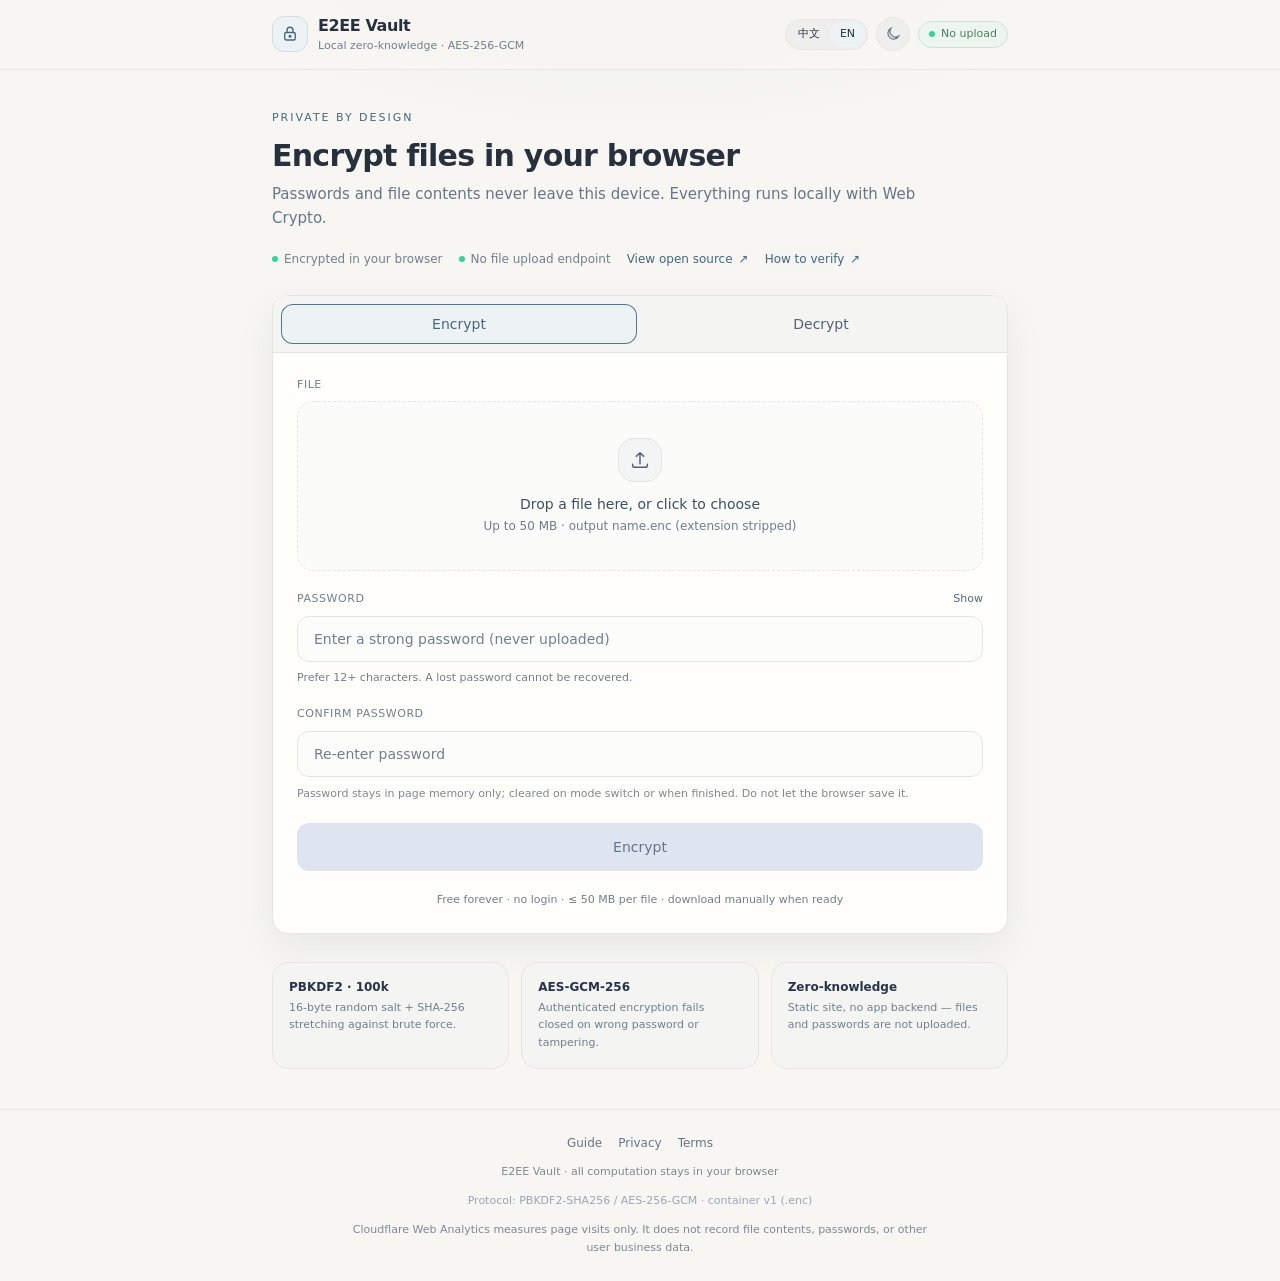
==== commit 9a681121: "feat: add local security verification entrypoint" ====
--- a/index.html
+++ b/index.html
@@ -4,6 +4,7 @@
   <meta charset="UTF-8" />
   <meta name="viewport" content="width=device-width, initial-scale=1.0" />
   <meta name="description" content="Local zero-knowledge file encryption in your browser. AES-256-GCM · PBKDF2. No upload." />
+  <meta name="google-site-verification" content="pH7KBhejmfeU05nAa3YSY6Nefcz-tV47RFE4K8MQ9aM" />
   <meta name="referrer" content="no-referrer" />
   <meta name="theme-color" content="#f6f8fc" />
   <title>E2EE Vault</title>
@@ -60,6 +61,14 @@
         <p class="mt-2 text-sm sm:text-[15px] text-slate-400 leading-relaxed max-w-reading" data-i18n="heroDesc">
           Passwords and file contents never leave this device. Everything runs locally with Web Crypto.
         </p>
+        <div class="mt-5 flex flex-wrap items-center gap-x-4 gap-y-2 text-xs text-slate-500">
+          <span class="inline-flex items-center gap-1.5"><span class="h-1.5 w-1.5 rounded-full bg-ok"></span><span data-i18n="trustLocal">加密在本地浏览器完成</span></span>
+          <span class="inline-flex items-center gap-1.5"><span class="h-1.5 w-1.5 rounded-full bg-ok"></span><span data-i18n="trustNoUpload">没有文件上传接口</span></span>
+          <a class="inline-flex items-center gap-1.5 text-accent-soft hover:underline" href="https://github.com/Barsminto/zimu-ai" target="_blank" rel="noopener noreferrer">
+            <span data-i18n="trustSource">查看开源代码</span><span aria-hidden="true">↗</span>
+          </a>
+          <button id="verify-open" type="button" class="inline-flex items-center gap-1.5 text-accent-soft hover:underline transition"><span data-i18n="verifyLink">如何验证</span><span aria-hidden="true">↗</span></button>
+        </div>
       </section>
 
       <section class="panel rounded-2xl overflow-hidden shadow-[0_20px_60px_rgba(0,0,0,.35)]">
@@ -210,6 +219,21 @@
     </div>
   </dialog>
 
+  <dialog id="verify-dialog" class="w-[min(100vw-1.5rem,40rem)] m-auto rounded-2xl outline-none">
+    <div class="panel rounded-2xl overflow-hidden shadow-2xl">
+      <div class="flex items-center justify-between gap-3 px-5 py-4 border-b border-white/5">
+        <h3 class="text-sm font-semibold text-white" data-i18n="verifyTitle">如何自行验证文件没有上传</h3>
+        <button type="button" id="verify-close" class="rounded-lg px-2.5 py-1 text-xs text-slate-400 hover:text-white hover:bg-white/10" data-i18n="close">关闭</button>
+      </div>
+      <div class="grid gap-4 px-5 py-5 sm:grid-cols-3">
+        <div><strong class="text-sm text-slate-200" data-i18n="verifyStep1Title">1. 看网络请求</strong><p class="mt-1 text-xs leading-relaxed text-slate-500" data-i18n="verifyStep1">打开 DevTools → Network，加密时没有文件上传请求。</p></div>
+        <div><strong class="text-sm text-slate-200" data-i18n="verifyStep2Title">2. 断网测试</strong><p class="mt-1 text-xs leading-relaxed text-slate-500" data-i18n="verifyStep2">页面加载后断开网络，仍可完成加密并下载。</p></div>
+        <div><strong class="text-sm text-slate-200" data-i18n="verifyStep3Title">3. 查代码</strong><p class="mt-1 text-xs leading-relaxed text-slate-500" data-i18n="verifyStep3">源码公开；Worker 只托管静态页面，不接收文件。</p></div>
+      </div>
+      <p class="px-5 pb-5 text-[11px] leading-relaxed text-slate-500" data-i18n="verifyNote">Web Analytics 只统计页面访问；它与文件加解密无关，也不会记录文件或密码。</p>
+    </div>
+  </dialog>
+
   <script>
   (() => {
     'use strict';
@@ -233,6 +257,17 @@
         heroEyebrow: '隐私优先设计',
         heroTitle: '在浏览器里加密文件',
         heroDesc: '密码与文件内容不会离开这台设备。全部使用浏览器 Web Crypto 在本地完成。',
+        trustLocal: '加密在本地浏览器完成',
+        trustNoUpload: '没有文件上传接口',
+        trustSource: '查看开源代码',
+        verifyTitle: '如何自行验证文件没有上传',
+        verifyStep1Title: '1. 看网络请求',
+        verifyStep1: '打开 DevTools → Network，加密时没有文件上传请求。',
+        verifyStep2Title: '2. 断网测试',
+        verifyStep2: '页面加载后断开网络，仍可完成加密并下载。',
+        verifyStep3Title: '3. 查代码',
+        verifyStep3: '源码公开；Worker 只托管静态页面，不接收文件。',
+        verifyNote: 'Web Analytics 只统计页面访问；它与文件加解密无关，也不会记录文件或密码。',
         tabEncrypt: '加密',
         tabDecrypt: '解密',
         labelFile: '文件',
@@ -273,6 +308,7 @@
         navPrivacy: '隐私声明',
         navTerms: '用户条款',
         close: '关闭',
+        verifyLink: '如何验证',
         themeToggle: '切换日间/夜间模式',
         unnamedFile: '未命名文件',
         errNeedPassword: '请输入密码。',
@@ -389,6 +425,17 @@
         heroEyebrow: 'PRIVATE BY DESIGN',
         heroTitle: 'Encrypt files in your browser',
         heroDesc: 'Passwords and file contents never leave this device. Everything runs locally with Web Crypto.',
+        trustLocal: 'Encrypted in your browser',
+        trustNoUpload: 'No file upload endpoint',
+        trustSource: 'View open source',
+        verifyTitle: 'How to verify that your file stays local',
+        verifyStep1Title: '1. Check requests',
+        verifyStep1: 'Open DevTools → Network; no file upload request is made during encryption.',
+        verifyStep2Title: '2. Go offline',
+        verifyStep2: 'Load the page, disconnect, then encrypt and download normally.',
+        verifyStep3Title: '3. Read the code',
+        verifyStep3: 'The source is public; the Worker only serves static assets.',
+        verifyNote: 'Web Analytics measures page visits only. It is unrelated to encryption and does not record files or passwords.',
         tabEncrypt: 'Encrypt',
         tabDecrypt: 'Decrypt',
         labelFile: 'File',
@@ -429,6 +476,7 @@
         navPrivacy: 'Privacy',
         navTerms: 'Terms',
         close: 'Close',
+        verifyLink: 'How to verify',
         themeToggle: 'Toggle light/dark mode',
         unnamedFile: 'Untitled file',
         errNeedPassword: 'Please enter a password.',
@@ -584,6 +632,9 @@
     const themeToggle = $('theme-toggle');
     const themeSun = $('theme-sun');
     const themeMoon = $('theme-moon');
+    const verifyDialog = /** @type {HTMLDialogElement} */ ($('verify-dialog'));
+    const verifyOpen = $('verify-open');
+    const verifyClose = $('verify-close');
 
     function applyTheme(theme) {
       const isDark = theme === 'dark';
@@ -1081,6 +1132,17 @@
     themeToggle.addEventListener('click', () => {
       setTheme(document.documentElement.classList.contains('theme-dark') ? 'light' : 'dark');
     });
+    verifyOpen.addEventListener('click', () => {
+      if (typeof verifyDialog.showModal === 'function') verifyDialog.showModal();
+      else verifyDialog.setAttribute('open', '');
+    });
+    verifyClose.addEventListener('click', () => {
+      if (typeof verifyDialog.close === 'function') verifyDialog.close();
+      else verifyDialog.removeAttribute('open');
+    });
+    verifyDialog.addEventListener('click', (e) => {
+      if (e.target === verifyDialog) verifyClose.click();
+    });
     tabEncrypt.addEventListener('click', () => setMode('encrypt'));
     tabDecrypt.addEventListener('click', () => setMode('decrypt'));
 
--- a/styles.css
+++ b/styles.css
@@ -1 +1 @@
-*,:after,:before{--tw-border-spacing-x:0;--tw-border-spacing-y:0;--tw-translate-x:0;--tw-translate-y:0;--tw-rotate:0;--tw-skew-x:0;--tw-skew-y:0;--tw-scale-x:1;--tw-scale-y:1;--tw-pan-x: ;--tw-pan-y: ;--tw-pinch-zoom: ;--tw-scroll-snap-strictness:proximity;--tw-gradient-from-position: ;--tw-gradient-via-position: ;--tw-gradient-to-position: ;--tw-ordinal: ;--tw-slashed-zero: ;--tw-numeric-figure: ;--tw-numeric-spacing: ;--tw-numeric-fraction: ;--tw-ring-inset: ;--tw-ring-offset-width:0px;--tw-ring-offset-color:#fff;--tw-ring-color:rgba(59,130,246,.5);--tw-ring-offset-shadow:0 0 #0000;--tw-ring-shadow:0 0 #0000;--tw-shadow:0 0 #0000;--tw-shadow-colored:0 0 #0000;--tw-blur: ;--tw-brightness: ;--tw-contrast: ;--tw-grayscale: ;--tw-hue-rotate: ;--tw-invert: ;--tw-saturate: ;--tw-sepia: ;--tw-drop-shadow: ;--tw-backdrop-blur: ;--tw-backdrop-brightness: ;--tw-backdrop-contrast: ;--tw-backdrop-grayscale: ;--tw-backdrop-hue-rotate: ;--tw-backdrop-invert: ;--tw-backdrop-opacity: ;--tw-backdrop-saturate: ;--tw-backdrop-sepia: ;--tw-contain-size: ;--tw-contain-layout: ;--tw-contain-paint: ;--tw-contain-style: }::backdrop{--tw-border-spacing-x:0;--tw-border-spacing-y:0;--tw-translate-x:0;--tw-translate-y:0;--tw-rotate:0;--tw-skew-x:0;--tw-skew-y:0;--tw-scale-x:1;--tw-scale-y:1;--tw-pan-x: ;--tw-pan-y: ;--tw-pinch-zoom: ;--tw-scroll-snap-strictness:proximity;--tw-gradient-from-position: ;--tw-gradient-via-position: ;--tw-gradient-to-position: ;--tw-ordinal: ;--tw-slashed-zero: ;--tw-numeric-figure: ;--tw-numeric-spacing: ;--tw-numeric-fraction: ;--tw-ring-inset: ;--tw-ring-offset-width:0px;--tw-ring-offset-color:#fff;--tw-ring-color:rgba(59,130,246,.5);--tw-ring-offset-shadow:0 0 #0000;--tw-ring-shadow:0 0 #0000;--tw-shadow:0 0 #0000;--tw-shadow-colored:0 0 #0000;--tw-blur: ;--tw-brightness: ;--tw-contrast: ;--tw-grayscale: ;--tw-hue-rotate: ;--tw-invert: ;--tw-saturate: ;--tw-sepia: ;--tw-drop-shadow: ;--tw-backdrop-blur: ;--tw-backdrop-brightness: ;--tw-backdrop-contrast: ;--tw-backdrop-grayscale: ;--tw-backdrop-hue-rotate: ;--tw-backdrop-invert: ;--tw-backdrop-opacity: ;--tw-backdrop-saturate: ;--tw-backdrop-sepia: ;--tw-contain-size: ;--tw-contain-layout: ;--tw-contain-paint: ;--tw-contain-style: }/*! tailwindcss v3.4.17 | MIT License | https://tailwindcss.com*/*,:after,:before{box-sizing:border-box;border:0 solid #e5e7eb}:after,:before{--tw-content:""}:host,html{line-height:1.5;-webkit-text-size-adjust:100%;-moz-tab-size:4;-o-tab-size:4;tab-size:4;font-family:ui-sans-serif,system-ui,-apple-system,Segoe UI,Roboto,PingFang SC,Noto Sans SC,sans-serif;font-feature-settings:normal;font-variation-settings:normal;-webkit-tap-highlight-color:transparent}body{margin:0;line-height:inherit}hr{height:0;color:inherit;border-top-width:1px}abbr:where([title]){-webkit-text-decoration:underline dotted;text-decoration:underline dotted}h1,h2,h3,h4,h5,h6{font-size:inherit;font-weight:inherit}a{color:inherit;text-decoration:inherit}b,strong{font-weight:bolder}code,kbd,pre,samp{font-family:ui-monospace,SFMono-Regular,Menlo,Monaco,Consolas,Liberation Mono,Courier New,monospace;font-feature-settings:normal;font-variation-settings:normal;font-size:1em}small{font-size:80%}sub,sup{font-size:75%;line-height:0;position:relative;vertical-align:baseline}sub{bottom:-.25em}sup{top:-.5em}table{text-indent:0;border-color:inherit;border-collapse:collapse}button,input,optgroup,select,textarea{font-family:inherit;font-feature-settings:inherit;font-variation-settings:inherit;font-size:100%;font-weight:inherit;line-height:inherit;letter-spacing:inherit;color:inherit;margin:0;padding:0}button,select{text-transform:none}button,input:where([type=button]),input:where([type=reset]),input:where([type=submit]){-webkit-appearance:button;background-color:transparent;background-image:none}:-moz-focusring{outline:auto}:-moz-ui-invalid{box-shadow:none}progress{vertical-align:baseline}::-webkit-inner-spin-button,::-webkit-outer-spin-button{height:auto}[type=search]{-webkit-appearance:textfield;outline-offset:-2px}::-webkit-search-decoration{-webkit-appearance:none}::-webkit-file-upload-button{-webkit-appearance:button;font:inherit}summary{display:list-item}blockquote,dd,dl,figure,h1,h2,h3,h4,h5,h6,hr,p,pre{margin:0}fieldset{margin:0}fieldset,legend{padding:0}menu,ol,ul{list-style:none;margin:0;padding:0}textarea{resize:vertical}input::-moz-placeholder,textarea::-moz-placeholder{opacity:1;color:#9ca3af}input::placeholder,textarea::placeholder{opacity:1;color:#9ca3af}[role=button],button{cursor:pointer}:disabled{cursor:default}audio,canvas,embed,iframe,img,object,svg,video{display:block;vertical-align:middle}img,video{max-width:100%;height:auto}[hidden]:where(:not([hidden=until-found])){display:none}.container{width:100%}@media (min-width:640px){.container{max-width:640px}}@media (min-width:768px){.container{max-width:768px}}@media (min-width:1024px){.container{max-width:1024px}}@media (min-width:1280px){.container{max-width:1280px}}@media (min-width:1536px){.container{max-width:1536px}}.static{position:static}.relative{position:relative}.sticky{position:sticky}.top-0{top:0}.z-30{z-index:30}.m-auto{margin:auto}.mx-auto{margin-left:auto;margin-right:auto}.mb-1\.5{margin-bottom:.375rem}.mb-2{margin-bottom:.5rem}.mb-3{margin-bottom:.75rem}.mb-7{margin-bottom:1.75rem}.ml-1{margin-left:.25rem}.mt-1{margin-top:.25rem}.mt-2{margin-top:.5rem}.mt-4{margin-top:1rem}.mt-5{margin-top:1.25rem}.mt-7{margin-top:1.75rem}.block{display:block}.flex{display:flex}.inline-flex{display:inline-flex}.table{display:table}.grid{display:grid}.contents{display:contents}.hidden{display:none}.h-1\.5{height:.375rem}.h-11{height:2.75rem}.h-4{height:1rem}.h-9{height:2.25rem}.h-full{height:100%}.max-h-\[min\(86vh\2c 720px\)\]{max-height:min(86vh,720px)}.min-h-full{min-height:100%}.w-0{width:0}.w-1\.5{width:.375rem}.w-11{width:2.75rem}.w-4{width:1rem}.w-9{width:2.25rem}.w-\[min\(100vw-1\.5rem\2c 40rem\)\]{width:min(100vw - 1.5rem,40rem)}.w-full{width:100%}.min-w-0{min-width:0}.max-w-3xl{max-width:48rem}.max-w-full{max-width:100%}.max-w-reading{max-width:42rem}.max-w-xl{max-width:36rem}.flex-1{flex:1 1 0%}.shrink-0{flex-shrink:0}.cursor-pointer{cursor:pointer}.flex-col{flex-direction:column}.flex-wrap{flex-wrap:wrap}.place-items-center{place-items:center}.items-center{align-items:center}.justify-center{justify-content:center}.justify-between{justify-content:space-between}.gap-1\.5{gap:.375rem}.gap-2{gap:.5rem}.gap-2\.5{gap:.625rem}.gap-3{gap:.75rem}.gap-x-4{-moz-column-gap:1rem;column-gap:1rem}.gap-y-2{row-gap:.5rem}.space-y-3>:not([hidden])~:not([hidden]){--tw-space-y-reverse:0;margin-top:calc(.75rem*(1 - var(--tw-space-y-reverse)));margin-bottom:calc(.75rem*var(--tw-space-y-reverse))}.space-y-5>:not([hidden])~:not([hidden]){--tw-space-y-reverse:0;margin-top:calc(1.25rem*(1 - var(--tw-space-y-reverse)));margin-bottom:calc(1.25rem*var(--tw-space-y-reverse))}.overflow-hidden{overflow:hidden}.overflow-y-auto{overflow-y:auto}.overscroll-contain{overscroll-behavior:contain}.truncate{overflow:hidden;text-overflow:ellipsis;white-space:nowrap}.rounded-2xl{border-radius:1rem}.rounded-full{border-radius:9999px}.rounded-lg{border-radius:.5rem}.rounded-xl{border-radius:.75rem}.border{border-width:1px}.border-b{border-bottom-width:1px}.border-t{border-top-width:1px}.border-dashed{border-style:dashed}.border-accent\/25{border-color:rgba(107,140,255,.25)}.border-accent\/30{border-color:rgba(107,140,255,.3)}.border-danger\/30{border-color:hsla(0,91%,71%,.3)}.border-ok\/25{border-color:rgba(52,211,153,.25)}.border-ok\/30{border-color:rgba(52,211,153,.3)}.border-ok\/35{border-color:rgba(52,211,153,.35)}.border-warn\/30{border-color:rgba(251,191,36,.3)}.border-white\/10{border-color:hsla(0,0%,100%,.1)}.border-white\/5{border-color:hsla(0,0%,100%,.05)}.bg-accent{--tw-bg-opacity:1;background-color:rgb(107 140 255/var(--tw-bg-opacity,1))}.bg-accent\/10{background-color:rgba(107,140,255,.1)}.bg-accent\/15{background-color:rgba(107,140,255,.15)}.bg-danger\/10{background-color:hsla(0,91%,71%,.1)}.bg-ink-900\/35{background-color:rgba(11,18,32,.35)}.bg-ink-900\/40{background-color:rgba(11,18,32,.4)}.bg-ink-950\/50{background-color:rgba(7,10,18,.5)}.bg-ink-950\/70{background-color:rgba(7,10,18,.7)}.bg-ink-950\/85{background-color:rgba(7,10,18,.85)}.bg-ok{--tw-bg-opacity:1;background-color:rgb(52 211 153/var(--tw-bg-opacity,1))}.bg-ok\/10{background-color:rgba(52,211,153,.1)}.bg-warn\/10{background-color:rgba(251,191,36,.1)}.bg-white\/5{background-color:hsla(0,0%,100%,.05)}.bg-white\/\[0\.03\]{background-color:hsla(0,0%,100%,.03)}.bg-white\/\[0\.04\]{background-color:hsla(0,0%,100%,.04)}.bg-gradient-to-r{background-image:linear-gradient(to right,var(--tw-gradient-stops))}.from-accent-dim{--tw-gradient-from:#4a6fe0 var(--tw-gradient-from-position);--tw-gradient-to:rgba(74,111,224,0) var(--tw-gradient-to-position);--tw-gradient-stops:var(--tw-gradient-from),var(--tw-gradient-to)}.to-accent-soft{--tw-gradient-to:#a8c0ff var(--tw-gradient-to-position)}.p-0\.5{padding:.125rem}.p-1{padding:.25rem}.p-2{padding:.5rem}.p-4{padding:1rem}.p-5{padding:1.25rem}.px-2\.5{padding-left:.625rem;padding-right:.625rem}.px-3{padding-left:.75rem;padding-right:.75rem}.px-3\.5{padding-left:.875rem;padding-right:.875rem}.px-4{padding-left:1rem;padding-right:1rem}.px-5{padding-left:1.25rem;padding-right:1.25rem}.py-1{padding-top:.25rem;padding-bottom:.25rem}.py-2{padding-top:.5rem;padding-bottom:.5rem}.py-2\.5{padding-top:.625rem;padding-bottom:.625rem}.py-3{padding-top:.75rem;padding-bottom:.75rem}.py-3\.5{padding-top:.875rem;padding-bottom:.875rem}.py-4{padding-top:1rem;padding-bottom:1rem}.py-6{padding-top:1.5rem;padding-bottom:1.5rem}.py-8{padding-top:2rem;padding-bottom:2rem}.py-9{padding-top:2.25rem;padding-bottom:2.25rem}.text-left{text-align:left}.text-center{text-align:center}.font-sans{font-family:ui-sans-serif,system-ui,-apple-system,Segoe UI,Roboto,PingFang SC,Noto Sans SC,sans-serif}.text-\[1\.65rem\]{font-size:1.65rem}.text-\[11px\]{font-size:11px}.text-\[12px\]{font-size:12px}.text-\[15px\]{font-size:15px}.text-sm{font-size:.875rem;line-height:1.25rem}.text-xs{font-size:.75rem;line-height:1rem}.font-medium{font-weight:500}.font-semibold{font-weight:600}.uppercase{text-transform:uppercase}.leading-relaxed{line-height:1.625}.tracking-\[\.18em\]{letter-spacing:.18em}.tracking-tight{letter-spacing:-.025em}.tracking-wider{letter-spacing:.05em}.text-accent-soft{--tw-text-opacity:1;color:rgb(168 192 255/var(--tw-text-opacity,1))}.text-danger{--tw-text-opacity:1;color:rgb(248 113 113/var(--tw-text-opacity,1))}.text-ok{--tw-text-opacity:1;color:rgb(52 211 153/var(--tw-text-opacity,1))}.text-slate-100{--tw-text-opacity:1;color:rgb(241 245 249/var(--tw-text-opacity,1))}.text-slate-200{--tw-text-opacity:1;color:rgb(226 232 240/var(--tw-text-opacity,1))}.text-slate-300{--tw-text-opacity:1;color:rgb(203 213 225/var(--tw-text-opacity,1))}.text-slate-400{--tw-text-opacity:1;color:rgb(148 163 184/var(--tw-text-opacity,1))}.text-slate-500{--tw-text-opacity:1;color:rgb(100 116 139/var(--tw-text-opacity,1))}.text-slate-600{--tw-text-opacity:1;color:rgb(71 85 105/var(--tw-text-opacity,1))}.text-slate-700{--tw-text-opacity:1;color:rgb(51 65 85/var(--tw-text-opacity,1))}.text-warn{--tw-text-opacity:1;color:rgb(251 191 36/var(--tw-text-opacity,1))}.text-white{--tw-text-opacity:1;color:rgb(255 255 255/var(--tw-text-opacity,1))}.antialiased{-webkit-font-smoothing:antialiased;-moz-osx-font-smoothing:grayscale}.shadow-2xl{--tw-shadow:0 25px 50px -12px rgba(0,0,0,.25);--tw-shadow-colored:0 25px 50px -12px var(--tw-shadow-color)}.shadow-2xl,.shadow-\[0_20px_60px_rgba\(0\2c 0\2c 0\2c \.35\)\]{box-shadow:var(--tw-ring-offset-shadow,0 0 #0000),var(--tw-ring-shadow,0 0 #0000),var(--tw-shadow)}.shadow-\[0_20px_60px_rgba\(0\2c 0\2c 0\2c \.35\)\]{--tw-shadow:0 20px 60px rgba(0,0,0,.35);--tw-shadow-colored:0 20px 60px var(--tw-shadow-color)}.outline-none{outline:2px solid transparent;outline-offset:2px}.backdrop-blur-md{--tw-backdrop-blur:blur(12px);-webkit-backdrop-filter:var(--tw-backdrop-blur) var(--tw-backdrop-brightness) var(--tw-backdrop-contrast) var(--tw-backdrop-grayscale) var(--tw-backdrop-hue-rotate) var(--tw-backdrop-invert) var(--tw-backdrop-opacity) var(--tw-backdrop-saturate) var(--tw-backdrop-sepia);backdrop-filter:var(--tw-backdrop-blur) var(--tw-backdrop-brightness) var(--tw-backdrop-contrast) var(--tw-backdrop-grayscale) var(--tw-backdrop-hue-rotate) var(--tw-backdrop-invert) var(--tw-backdrop-opacity) var(--tw-backdrop-saturate) var(--tw-backdrop-sepia)}.transition{transition-property:color,background-color,border-color,text-decoration-color,fill,stroke,opacity,box-shadow,transform,filter,-webkit-backdrop-filter;transition-property:color,background-color,border-color,text-decoration-color,fill,stroke,opacity,box-shadow,transform,filter,backdrop-filter;transition-property:color,background-color,border-color,text-decoration-color,fill,stroke,opacity,box-shadow,transform,filter,backdrop-filter,-webkit-backdrop-filter;transition-timing-function:cubic-bezier(.4,0,.2,1);transition-duration:.15s}:root{color-scheme:light;--page:#f7f6f2;--page-glow:rgba(186,201,218,.22);--grid:transparent;--text:#27313d;--muted:#71808f;--subtle:#9aa5ae;--line:#e6e5e1;--panel:#fffefa;--panel-soft:#f5f6f4;--input:#fcfcfa;--accent:#57758d;--accent-hover:#48687f;--accent-soft:#edf2f4;--accent-text:#46677e;--ok-bg:#edf5ef;--shadow:0 14px 36px rgba(47,58,69,.07)}:root.theme-dark{color-scheme:dark;--page:#1e2529;--page-glow:rgba(111,139,153,.16);--text:#e8ecec;--muted:#a9b5b8;--subtle:#7e8c91;--line:#374349;--panel:#252e33;--panel-soft:#2b353a;--input:#20292e;--accent:#9bb8c6;--accent-hover:#b3cad4;--accent-soft:#33444d;--accent-text:#c0d4dc;--ok-bg:#283d35;--shadow:0 18px 42px rgba(0,0,0,.18)}body,html{background:var(--page)}body{color:var(--text);background-image:radial-gradient(780px 360px at 50% -12%,var(--page-glow),transparent 70%)}@media (prefers-reduced-motion:reduce){*,:after,:before{animation:none!important;transition:none!important}}.panel{background:var(--panel);border:1px solid var(--line);box-shadow:var(--shadow)}.drop-active{border-color:var(--accent)!important;background:var(--accent-soft)!important}.tab-on{color:var(--accent-text);box-shadow:inset 0 0 0 1px var(--accent)}.lang-on,.tab-on{background:var(--accent-soft)}.lang-on{color:var(--text)}.theme-toggle{border-color:var(--line);background:var(--panel)}.progress-bar{transition:width .16s linear;background:linear-gradient(90deg,var(--accent-hover),var(--accent))}.theme-light .text-white{color:var(--text)}.theme-light .text-slate-200{color:#26334a}.theme-light .text-slate-300{color:#52627a}.theme-light .text-slate-400,.theme-light .text-slate-500{color:var(--muted)}.theme-light .text-slate-600{color:var(--subtle)}.theme-light .text-slate-700{color:#9aa5b7}.theme-light .bg-ink-950{background:var(--input)}.theme-light .bg-ink-900{background:var(--panel-soft)}.theme-light .bg-ink-700{background:#e4e9f2}.theme-light .bg-white\/5,.theme-light .bg-white\/\[0\.03\],.theme-light .bg-white\/\[0\.04\]{background:rgba(30,55,105,.035)}.theme-light .border-white\/10,.theme-light .border-white\/5{border-color:var(--line)}.theme-light .placeholder\:text-slate-600::-moz-placeholder{color:#9aa5b7}.theme-light .placeholder\:text-slate-600::placeholder{color:#9aa5b7}.theme-light .hover\:text-white:hover{color:var(--text)}.theme-light .hover\:bg-white\/10:hover{background:rgba(30,55,105,.07)}.theme-light .bg-accent\/10{background:var(--accent-soft)}.theme-light .border-accent\/25{border-color:#cbd7ff}.theme-light .bg-accent{background:var(--accent)}.theme-light #tab-decrypt{color:#506274!important}.theme-light #dropzone>p[data-i18n=dropTitle]{color:#3d4f60!important}.theme-light #drop-hint{color:#6f7d89!important}.theme-light label{color:#647587!important}.theme-light #password-hint,.theme-light [data-i18n=secretNote]{color:#71808d!important}.theme-light input::-moz-placeholder{color:#71808d!important;opacity:1}.theme-light input::placeholder{color:#71808d!important;opacity:1}.theme-light #toggle-password{color:#506b7f!important}.theme-light .text-slate-400{color:#667687!important}.theme-light .text-slate-500{color:#71808d!important}.theme-light .text-slate-600{color:#7e8992!important}.theme-dark #password-hint,.theme-dark [data-i18n=secretNote]{color:#9eabb5!important}.theme-dark input::-moz-placeholder{color:#9aaab7!important;opacity:1}.theme-dark input::placeholder{color:#9aaab7!important;opacity:1}.theme-dark label{color:#a5b2bd!important}.theme-dark #drop-hint{color:#a0adb7!important}.theme-dark .text-slate-500{color:#9eabb5!important}.theme-dark .text-slate-600{color:#8f9da8!important}.theme-light .disabled\:bg-ink-700:disabled{background:#dfe5f0}.theme-light .border-ok\/35{border-color:#a7e8ca}.theme-light .text-ok{color:#13865b}.theme-light .bg-danger\/10{background:#fff1f2}.theme-light .bg-warn\/10{background:#fffbeb}.theme-light input{color:var(--text);border-color:var(--line);background:var(--input)}.theme-light header{background:hsla(0,0%,100%,.88)}.theme-light footer,.theme-light header{border-color:var(--line)}.theme-light .backdrop-blur-md{-webkit-backdrop-filter:none;backdrop-filter:none}.theme-light .shadow-\[0_20px_60px_rgba\(0\2c 0\2c 0\2c \.35\)\]{box-shadow:var(--shadow)}.theme-light .bg-accent\/15{background:#edf2f4}.theme-light .border-accent\/25{border-color:#d2dde2}.theme-light .bg-ink-900\/35,.theme-light .bg-ink-900\/40{background:#f4f5f2}.theme-light .bg-ink-950\/50{background:#fbfcfa}.theme-light .bg-ink-950\/70{background:var(--input)}.theme-light .bg-ink-950\/85{background:hsla(48,24%,96%,.92)}.theme-light .text-accent-soft{color:var(--accent-text)}.theme-light .text-ok{color:#4b8060}.theme-light .bg-ok\/10{background:var(--ok-bg)}.theme-light .border-ok\/25{border-color:#cfe1d4}.theme-light .border-ok\/35{border-color:#bed8c5}.theme-light .hover\:bg-accent-dim:hover{background:var(--accent-hover)}.shake{animation:shake .35s linear}@keyframes shake{0%,to{transform:translateX(0)}25%{transform:translateX(-5px)}75%{transform:translateX(5px)}}.sr-file{position:absolute;width:1px;height:1px;padding:0;margin:-1px;overflow:hidden;clip:rect(0,0,0,0);white-space:nowrap;border:0}.legal-prose h3{margin:1.1rem 0 .4rem;font-size:.9rem;font-weight:600;color:var(--text)}.legal-prose li,.legal-prose p{font-size:.8rem;line-height:1.65;color:var(--muted)}.legal-prose ul{margin:.35rem 0 .75rem 1.1rem;list-style:disc}.legal-prose li{margin:.2rem 0}.legal-prose p+p{margin-top:.55rem}dialog::backdrop{background:rgba(15,23,42,.42)}dialog{border:0;padding:0;background:transparent;max-width:100vw}.placeholder\:text-slate-600::-moz-placeholder{--tw-text-opacity:1;color:rgb(71 85 105/var(--tw-text-opacity,1))}.placeholder\:text-slate-600::placeholder{--tw-text-opacity:1;color:rgb(71 85 105/var(--tw-text-opacity,1))}.hover\:bg-accent-dim:hover{--tw-bg-opacity:1;background-color:rgb(74 111 224/var(--tw-bg-opacity,1))}.hover\:bg-ok\/15:hover{background-color:rgba(52,211,153,.15)}.hover\:bg-white\/10:hover{background-color:hsla(0,0%,100%,.1)}.hover\:text-accent-soft:hover{--tw-text-opacity:1;color:rgb(168 192 255/var(--tw-text-opacity,1))}.hover\:text-slate-200:hover{--tw-text-opacity:1;color:rgb(226 232 240/var(--tw-text-opacity,1))}.hover\:text-white:hover{--tw-text-opacity:1;color:rgb(255 255 255/var(--tw-text-opacity,1))}.focus\:border-accent\/45:focus{border-color:rgba(107,140,255,.45)}.focus\:ring-2:focus{--tw-ring-offset-shadow:var(--tw-ring-inset) 0 0 0 var(--tw-ring-offset-width) var(--tw-ring-offset-color);--tw-ring-shadow:var(--tw-ring-inset) 0 0 0 calc(2px + var(--tw-ring-offset-width)) var(--tw-ring-color);box-shadow:var(--tw-ring-offset-shadow),var(--tw-ring-shadow),var(--tw-shadow,0 0 #0000)}.focus\:ring-accent\/15:focus{--tw-ring-color:rgba(107,140,255,.15)}.disabled\:cursor-not-allowed:disabled{cursor:not-allowed}.disabled\:bg-ink-700:disabled{--tw-bg-opacity:1;background-color:rgb(26 36 56/var(--tw-bg-opacity,1))}.disabled\:text-slate-500:disabled{--tw-text-opacity:1;color:rgb(100 116 139/var(--tw-text-opacity,1))}@media (min-width:640px){.sm\:inline-flex{display:inline-flex}.sm\:grid-cols-3{grid-template-columns:repeat(3,minmax(0,1fr))}.sm\:p-6{padding:1.5rem}.sm\:py-10{padding-top:2.5rem;padding-bottom:2.5rem}.sm\:text-3xl{font-size:1.875rem;line-height:2.25rem}.sm\:text-\[15px\]{font-size:15px}.sm\:text-base{font-size:1rem;line-height:1.5rem}}+*,:after,:before{--tw-border-spacing-x:0;--tw-border-spacing-y:0;--tw-translate-x:0;--tw-translate-y:0;--tw-rotate:0;--tw-skew-x:0;--tw-skew-y:0;--tw-scale-x:1;--tw-scale-y:1;--tw-pan-x: ;--tw-pan-y: ;--tw-pinch-zoom: ;--tw-scroll-snap-strictness:proximity;--tw-gradient-from-position: ;--tw-gradient-via-position: ;--tw-gradient-to-position: ;--tw-ordinal: ;--tw-slashed-zero: ;--tw-numeric-figure: ;--tw-numeric-spacing: ;--tw-numeric-fraction: ;--tw-ring-inset: ;--tw-ring-offset-width:0px;--tw-ring-offset-color:#fff;--tw-ring-color:rgba(59,130,246,.5);--tw-ring-offset-shadow:0 0 #0000;--tw-ring-shadow:0 0 #0000;--tw-shadow:0 0 #0000;--tw-shadow-colored:0 0 #0000;--tw-blur: ;--tw-brightness: ;--tw-contrast: ;--tw-grayscale: ;--tw-hue-rotate: ;--tw-invert: ;--tw-saturate: ;--tw-sepia: ;--tw-drop-shadow: ;--tw-backdrop-blur: ;--tw-backdrop-brightness: ;--tw-backdrop-contrast: ;--tw-backdrop-grayscale: ;--tw-backdrop-hue-rotate: ;--tw-backdrop-invert: ;--tw-backdrop-opacity: ;--tw-backdrop-saturate: ;--tw-backdrop-sepia: ;--tw-contain-size: ;--tw-contain-layout: ;--tw-contain-paint: ;--tw-contain-style: }::backdrop{--tw-border-spacing-x:0;--tw-border-spacing-y:0;--tw-translate-x:0;--tw-translate-y:0;--tw-rotate:0;--tw-skew-x:0;--tw-skew-y:0;--tw-scale-x:1;--tw-scale-y:1;--tw-pan-x: ;--tw-pan-y: ;--tw-pinch-zoom: ;--tw-scroll-snap-strictness:proximity;--tw-gradient-from-position: ;--tw-gradient-via-position: ;--tw-gradient-to-position: ;--tw-ordinal: ;--tw-slashed-zero: ;--tw-numeric-figure: ;--tw-numeric-spacing: ;--tw-numeric-fraction: ;--tw-ring-inset: ;--tw-ring-offset-width:0px;--tw-ring-offset-color:#fff;--tw-ring-color:rgba(59,130,246,.5);--tw-ring-offset-shadow:0 0 #0000;--tw-ring-shadow:0 0 #0000;--tw-shadow:0 0 #0000;--tw-shadow-colored:0 0 #0000;--tw-blur: ;--tw-brightness: ;--tw-contrast: ;--tw-grayscale: ;--tw-hue-rotate: ;--tw-invert: ;--tw-saturate: ;--tw-sepia: ;--tw-drop-shadow: ;--tw-backdrop-blur: ;--tw-backdrop-brightness: ;--tw-backdrop-contrast: ;--tw-backdrop-grayscale: ;--tw-backdrop-hue-rotate: ;--tw-backdrop-invert: ;--tw-backdrop-opacity: ;--tw-backdrop-saturate: ;--tw-backdrop-sepia: ;--tw-contain-size: ;--tw-contain-layout: ;--tw-contain-paint: ;--tw-contain-style: }/*! tailwindcss v3.4.17 | MIT License | https://tailwindcss.com*/*,:after,:before{box-sizing:border-box;border:0 solid #e5e7eb}:after,:before{--tw-content:""}:host,html{line-height:1.5;-webkit-text-size-adjust:100%;-moz-tab-size:4;-o-tab-size:4;tab-size:4;font-family:ui-sans-serif,system-ui,-apple-system,Segoe UI,Roboto,PingFang SC,Noto Sans SC,sans-serif;font-feature-settings:normal;font-variation-settings:normal;-webkit-tap-highlight-color:transparent}body{margin:0;line-height:inherit}hr{height:0;color:inherit;border-top-width:1px}abbr:where([title]){-webkit-text-decoration:underline dotted;text-decoration:underline dotted}h1,h2,h3,h4,h5,h6{font-size:inherit;font-weight:inherit}a{color:inherit;text-decoration:inherit}b,strong{font-weight:bolder}code,kbd,pre,samp{font-family:ui-monospace,SFMono-Regular,Menlo,Monaco,Consolas,Liberation Mono,Courier New,monospace;font-feature-settings:normal;font-variation-settings:normal;font-size:1em}small{font-size:80%}sub,sup{font-size:75%;line-height:0;position:relative;vertical-align:baseline}sub{bottom:-.25em}sup{top:-.5em}table{text-indent:0;border-color:inherit;border-collapse:collapse}button,input,optgroup,select,textarea{font-family:inherit;font-feature-settings:inherit;font-variation-settings:inherit;font-size:100%;font-weight:inherit;line-height:inherit;letter-spacing:inherit;color:inherit;margin:0;padding:0}button,select{text-transform:none}button,input:where([type=button]),input:where([type=reset]),input:where([type=submit]){-webkit-appearance:button;background-color:transparent;background-image:none}:-moz-focusring{outline:auto}:-moz-ui-invalid{box-shadow:none}progress{vertical-align:baseline}::-webkit-inner-spin-button,::-webkit-outer-spin-button{height:auto}[type=search]{-webkit-appearance:textfield;outline-offset:-2px}::-webkit-search-decoration{-webkit-appearance:none}::-webkit-file-upload-button{-webkit-appearance:button;font:inherit}summary{display:list-item}blockquote,dd,dl,figure,h1,h2,h3,h4,h5,h6,hr,p,pre{margin:0}fieldset{margin:0}fieldset,legend{padding:0}menu,ol,ul{list-style:none;margin:0;padding:0}textarea{resize:vertical}input::-moz-placeholder,textarea::-moz-placeholder{opacity:1;color:#9ca3af}input::placeholder,textarea::placeholder{opacity:1;color:#9ca3af}[role=button],button{cursor:pointer}:disabled{cursor:default}audio,canvas,embed,iframe,img,object,svg,video{display:block;vertical-align:middle}img,video{max-width:100%;height:auto}[hidden]:where(:not([hidden=until-found])){display:none}.container{width:100%}@media (min-width:640px){.container{max-width:640px}}@media (min-width:768px){.container{max-width:768px}}@media (min-width:1024px){.container{max-width:1024px}}@media (min-width:1280px){.container{max-width:1280px}}@media (min-width:1536px){.container{max-width:1536px}}.static{position:static}.relative{position:relative}.sticky{position:sticky}.top-0{top:0}.z-30{z-index:30}.m-auto{margin:auto}.mx-auto{margin-left:auto;margin-right:auto}.mb-1\.5{margin-bottom:.375rem}.mb-2{margin-bottom:.5rem}.mb-3{margin-bottom:.75rem}.mb-7{margin-bottom:1.75rem}.ml-1{margin-left:.25rem}.mt-1{margin-top:.25rem}.mt-2{margin-top:.5rem}.mt-4{margin-top:1rem}.mt-5{margin-top:1.25rem}.mt-7{margin-top:1.75rem}.block{display:block}.flex{display:flex}.inline-flex{display:inline-flex}.table{display:table}.grid{display:grid}.contents{display:contents}.hidden{display:none}.h-1\.5{height:.375rem}.h-11{height:2.75rem}.h-4{height:1rem}.h-9{height:2.25rem}.h-full{height:100%}.max-h-\[min\(86vh\2c 720px\)\]{max-height:min(86vh,720px)}.min-h-full{min-height:100%}.w-0{width:0}.w-1\.5{width:.375rem}.w-11{width:2.75rem}.w-4{width:1rem}.w-9{width:2.25rem}.w-\[min\(100vw-1\.5rem\2c 40rem\)\]{width:min(100vw - 1.5rem,40rem)}.w-full{width:100%}.min-w-0{min-width:0}.max-w-3xl{max-width:48rem}.max-w-full{max-width:100%}.max-w-reading{max-width:42rem}.max-w-xl{max-width:36rem}.flex-1{flex:1 1 0%}.shrink-0{flex-shrink:0}.cursor-pointer{cursor:pointer}.flex-col{flex-direction:column}.flex-wrap{flex-wrap:wrap}.place-items-center{place-items:center}.items-center{align-items:center}.justify-center{justify-content:center}.justify-between{justify-content:space-between}.gap-1\.5{gap:.375rem}.gap-2{gap:.5rem}.gap-2\.5{gap:.625rem}.gap-3{gap:.75rem}.gap-4{gap:1rem}.gap-x-4{-moz-column-gap:1rem;column-gap:1rem}.gap-y-2{row-gap:.5rem}.space-y-3>:not([hidden])~:not([hidden]){--tw-space-y-reverse:0;margin-top:calc(.75rem*(1 - var(--tw-space-y-reverse)));margin-bottom:calc(.75rem*var(--tw-space-y-reverse))}.space-y-5>:not([hidden])~:not([hidden]){--tw-space-y-reverse:0;margin-top:calc(1.25rem*(1 - var(--tw-space-y-reverse)));margin-bottom:calc(1.25rem*var(--tw-space-y-reverse))}.overflow-hidden{overflow:hidden}.overflow-y-auto{overflow-y:auto}.overscroll-contain{overscroll-behavior:contain}.truncate{overflow:hidden;text-overflow:ellipsis;white-space:nowrap}.rounded-2xl{border-radius:1rem}.rounded-full{border-radius:9999px}.rounded-lg{border-radius:.5rem}.rounded-xl{border-radius:.75rem}.border{border-width:1px}.border-b{border-bottom-width:1px}.border-t{border-top-width:1px}.border-dashed{border-style:dashed}.border-accent\/25{border-color:rgba(107,140,255,.25)}.border-accent\/30{border-color:rgba(107,140,255,.3)}.border-danger\/30{border-color:hsla(0,91%,71%,.3)}.border-ok\/25{border-color:rgba(52,211,153,.25)}.border-ok\/30{border-color:rgba(52,211,153,.3)}.border-ok\/35{border-color:rgba(52,211,153,.35)}.border-warn\/30{border-color:rgba(251,191,36,.3)}.border-white\/10{border-color:hsla(0,0%,100%,.1)}.border-white\/5{border-color:hsla(0,0%,100%,.05)}.bg-accent{--tw-bg-opacity:1;background-color:rgb(107 140 255/var(--tw-bg-opacity,1))}.bg-accent\/10{background-color:rgba(107,140,255,.1)}.bg-accent\/15{background-color:rgba(107,140,255,.15)}.bg-danger\/10{background-color:hsla(0,91%,71%,.1)}.bg-ink-900\/35{background-color:rgba(11,18,32,.35)}.bg-ink-900\/40{background-color:rgba(11,18,32,.4)}.bg-ink-950\/50{background-color:rgba(7,10,18,.5)}.bg-ink-950\/70{background-color:rgba(7,10,18,.7)}.bg-ink-950\/85{background-color:rgba(7,10,18,.85)}.bg-ok{--tw-bg-opacity:1;background-color:rgb(52 211 153/var(--tw-bg-opacity,1))}.bg-ok\/10{background-color:rgba(52,211,153,.1)}.bg-warn\/10{background-color:rgba(251,191,36,.1)}.bg-white\/5{background-color:hsla(0,0%,100%,.05)}.bg-white\/\[0\.03\]{background-color:hsla(0,0%,100%,.03)}.bg-white\/\[0\.04\]{background-color:hsla(0,0%,100%,.04)}.bg-gradient-to-r{background-image:linear-gradient(to right,var(--tw-gradient-stops))}.from-accent-dim{--tw-gradient-from:#4a6fe0 var(--tw-gradient-from-position);--tw-gradient-to:rgba(74,111,224,0) var(--tw-gradient-to-position);--tw-gradient-stops:var(--tw-gradient-from),var(--tw-gradient-to)}.to-accent-soft{--tw-gradient-to:#a8c0ff var(--tw-gradient-to-position)}.p-0\.5{padding:.125rem}.p-1{padding:.25rem}.p-2{padding:.5rem}.p-4{padding:1rem}.p-5{padding:1.25rem}.px-2\.5{padding-left:.625rem;padding-right:.625rem}.px-3{padding-left:.75rem;padding-right:.75rem}.px-3\.5{padding-left:.875rem;padding-right:.875rem}.px-4{padding-left:1rem;padding-right:1rem}.px-5{padding-left:1.25rem;padding-right:1.25rem}.py-1{padding-top:.25rem;padding-bottom:.25rem}.py-2{padding-top:.5rem;padding-bottom:.5rem}.py-2\.5{padding-top:.625rem;padding-bottom:.625rem}.py-3{padding-top:.75rem;padding-bottom:.75rem}.py-3\.5{padding-top:.875rem;padding-bottom:.875rem}.py-4{padding-top:1rem;padding-bottom:1rem}.py-5{padding-top:1.25rem;padding-bottom:1.25rem}.py-6{padding-top:1.5rem;padding-bottom:1.5rem}.py-8{padding-top:2rem;padding-bottom:2rem}.py-9{padding-top:2.25rem;padding-bottom:2.25rem}.pb-5{padding-bottom:1.25rem}.text-left{text-align:left}.text-center{text-align:center}.font-sans{font-family:ui-sans-serif,system-ui,-apple-system,Segoe UI,Roboto,PingFang SC,Noto Sans SC,sans-serif}.text-\[1\.65rem\]{font-size:1.65rem}.text-\[11px\]{font-size:11px}.text-\[12px\]{font-size:12px}.text-\[15px\]{font-size:15px}.text-sm{font-size:.875rem;line-height:1.25rem}.text-xs{font-size:.75rem;line-height:1rem}.font-medium{font-weight:500}.font-semibold{font-weight:600}.uppercase{text-transform:uppercase}.leading-relaxed{line-height:1.625}.tracking-\[\.18em\]{letter-spacing:.18em}.tracking-tight{letter-spacing:-.025em}.tracking-wider{letter-spacing:.05em}.text-accent-soft{--tw-text-opacity:1;color:rgb(168 192 255/var(--tw-text-opacity,1))}.text-danger{--tw-text-opacity:1;color:rgb(248 113 113/var(--tw-text-opacity,1))}.text-ok{--tw-text-opacity:1;color:rgb(52 211 153/var(--tw-text-opacity,1))}.text-slate-100{--tw-text-opacity:1;color:rgb(241 245 249/var(--tw-text-opacity,1))}.text-slate-200{--tw-text-opacity:1;color:rgb(226 232 240/var(--tw-text-opacity,1))}.text-slate-300{--tw-text-opacity:1;color:rgb(203 213 225/var(--tw-text-opacity,1))}.text-slate-400{--tw-text-opacity:1;color:rgb(148 163 184/var(--tw-text-opacity,1))}.text-slate-500{--tw-text-opacity:1;color:rgb(100 116 139/var(--tw-text-opacity,1))}.text-slate-600{--tw-text-opacity:1;color:rgb(71 85 105/var(--tw-text-opacity,1))}.text-slate-700{--tw-text-opacity:1;color:rgb(51 65 85/var(--tw-text-opacity,1))}.text-warn{--tw-text-opacity:1;color:rgb(251 191 36/var(--tw-text-opacity,1))}.text-white{--tw-text-opacity:1;color:rgb(255 255 255/var(--tw-text-opacity,1))}.antialiased{-webkit-font-smoothing:antialiased;-moz-osx-font-smoothing:grayscale}.shadow-2xl{--tw-shadow:0 25px 50px -12px rgba(0,0,0,.25);--tw-shadow-colored:0 25px 50px -12px var(--tw-shadow-color)}.shadow-2xl,.shadow-\[0_20px_60px_rgba\(0\2c 0\2c 0\2c \.35\)\]{box-shadow:var(--tw-ring-offset-shadow,0 0 #0000),var(--tw-ring-shadow,0 0 #0000),var(--tw-shadow)}.shadow-\[0_20px_60px_rgba\(0\2c 0\2c 0\2c \.35\)\]{--tw-shadow:0 20px 60px rgba(0,0,0,.35);--tw-shadow-colored:0 20px 60px var(--tw-shadow-color)}.outline-none{outline:2px solid transparent;outline-offset:2px}.backdrop-blur-md{--tw-backdrop-blur:blur(12px);-webkit-backdrop-filter:var(--tw-backdrop-blur) var(--tw-backdrop-brightness) var(--tw-backdrop-contrast) var(--tw-backdrop-grayscale) var(--tw-backdrop-hue-rotate) var(--tw-backdrop-invert) var(--tw-backdrop-opacity) var(--tw-backdrop-saturate) var(--tw-backdrop-sepia);backdrop-filter:var(--tw-backdrop-blur) var(--tw-backdrop-brightness) var(--tw-backdrop-contrast) var(--tw-backdrop-grayscale) var(--tw-backdrop-hue-rotate) var(--tw-backdrop-invert) var(--tw-backdrop-opacity) var(--tw-backdrop-saturate) var(--tw-backdrop-sepia)}.transition{transition-property:color,background-color,border-color,text-decoration-color,fill,stroke,opacity,box-shadow,transform,filter,-webkit-backdrop-filter;transition-property:color,background-color,border-color,text-decoration-color,fill,stroke,opacity,box-shadow,transform,filter,backdrop-filter;transition-property:color,background-color,border-color,text-decoration-color,fill,stroke,opacity,box-shadow,transform,filter,backdrop-filter,-webkit-backdrop-filter;transition-timing-function:cubic-bezier(.4,0,.2,1);transition-duration:.15s}:root{color-scheme:light;--page:#f7f6f2;--page-glow:rgba(186,201,218,.22);--grid:transparent;--text:#27313d;--muted:#71808f;--subtle:#9aa5ae;--line:#e6e5e1;--panel:#fffefa;--panel-soft:#f5f6f4;--input:#fcfcfa;--accent:#57758d;--accent-hover:#48687f;--accent-soft:#edf2f4;--accent-text:#46677e;--ok-bg:#edf5ef;--shadow:0 14px 36px rgba(47,58,69,.07)}:root.theme-dark{color-scheme:dark;--page:#1e2529;--page-glow:rgba(111,139,153,.16);--text:#e8ecec;--muted:#a9b5b8;--subtle:#7e8c91;--line:#374349;--panel:#252e33;--panel-soft:#2b353a;--input:#20292e;--accent:#9bb8c6;--accent-hover:#b3cad4;--accent-soft:#33444d;--accent-text:#c0d4dc;--ok-bg:#283d35;--shadow:0 18px 42px rgba(0,0,0,.18)}body,html{background:var(--page)}body{color:var(--text);background-image:radial-gradient(780px 360px at 50% -12%,var(--page-glow),transparent 70%)}@media (prefers-reduced-motion:reduce){*,:after,:before{animation:none!important;transition:none!important}}.panel{background:var(--panel);border:1px solid var(--line);box-shadow:var(--shadow)}.drop-active{border-color:var(--accent)!important;background:var(--accent-soft)!important}.tab-on{color:var(--accent-text);box-shadow:inset 0 0 0 1px var(--accent)}.lang-on,.tab-on{background:var(--accent-soft)}.lang-on{color:var(--text)}.theme-toggle{border-color:var(--line);background:var(--panel)}.progress-bar{transition:width .16s linear;background:linear-gradient(90deg,var(--accent-hover),var(--accent))}.theme-light .text-white{color:var(--text)}.theme-light .text-slate-200{color:#26334a}.theme-light .text-slate-300{color:#52627a}.theme-light .text-slate-400,.theme-light .text-slate-500{color:var(--muted)}.theme-light .text-slate-600{color:var(--subtle)}.theme-light .text-slate-700{color:#9aa5b7}.theme-light .bg-ink-950{background:var(--input)}.theme-light .bg-ink-900{background:var(--panel-soft)}.theme-light .bg-ink-700{background:#e4e9f2}.theme-light .bg-white\/5,.theme-light .bg-white\/\[0\.03\],.theme-light .bg-white\/\[0\.04\]{background:rgba(30,55,105,.035)}.theme-light .border-white\/10,.theme-light .border-white\/5{border-color:var(--line)}.theme-light .placeholder\:text-slate-600::-moz-placeholder{color:#9aa5b7}.theme-light .placeholder\:text-slate-600::placeholder{color:#9aa5b7}.theme-light .hover\:text-white:hover{color:var(--text)}.theme-light .hover\:bg-white\/10:hover{background:rgba(30,55,105,.07)}.theme-light .bg-accent\/10{background:var(--accent-soft)}.theme-light .border-accent\/25{border-color:#cbd7ff}.theme-light .bg-accent{background:var(--accent)}.theme-light #tab-decrypt{color:#506274!important}.theme-light #dropzone>p[data-i18n=dropTitle]{color:#3d4f60!important}.theme-light #drop-hint{color:#6f7d89!important}.theme-light label{color:#647587!important}.theme-light #password-hint,.theme-light [data-i18n=secretNote]{color:#71808d!important}.theme-light input::-moz-placeholder{color:#71808d!important;opacity:1}.theme-light input::placeholder{color:#71808d!important;opacity:1}.theme-light #toggle-password{color:#506b7f!important}.theme-light .text-slate-400{color:#667687!important}.theme-light .text-slate-500{color:#71808d!important}.theme-light .text-slate-600{color:#7e8992!important}.theme-dark #password-hint,.theme-dark [data-i18n=secretNote]{color:#9eabb5!important}.theme-dark input::-moz-placeholder{color:#9aaab7!important;opacity:1}.theme-dark input::placeholder{color:#9aaab7!important;opacity:1}.theme-dark label{color:#a5b2bd!important}.theme-dark #drop-hint{color:#a0adb7!important}.theme-dark .text-slate-500{color:#9eabb5!important}.theme-dark .text-slate-600{color:#8f9da8!important}.theme-light .disabled\:bg-ink-700:disabled{background:#dfe5f0}.theme-light .border-ok\/35{border-color:#a7e8ca}.theme-light #verify-open{border-color:var(--line);background:var(--panel-soft)}.theme-light #verify-open:hover{border-color:#bfd0d8}.theme-light .text-ok{color:#13865b}.theme-light .bg-danger\/10{background:#fff1f2}.theme-light .bg-warn\/10{background:#fffbeb}.theme-light input{color:var(--text);border-color:var(--line);background:var(--input)}.theme-light header{background:hsla(0,0%,100%,.88)}.theme-light footer,.theme-light header{border-color:var(--line)}.theme-light .backdrop-blur-md{-webkit-backdrop-filter:none;backdrop-filter:none}.theme-light .shadow-\[0_20px_60px_rgba\(0\2c 0\2c 0\2c \.35\)\]{box-shadow:var(--shadow)}.theme-light .bg-accent\/15{background:#edf2f4}.theme-light .border-accent\/25{border-color:#d2dde2}.theme-light .bg-ink-900\/35,.theme-light .bg-ink-900\/40{background:#f4f5f2}.theme-light .bg-ink-950\/50{background:#fbfcfa}.theme-light .bg-ink-950\/70{background:var(--input)}.theme-light .bg-ink-950\/85{background:hsla(48,24%,96%,.92)}.theme-light .text-accent-soft{color:var(--accent-text)}.theme-light .text-ok{color:#4b8060}.theme-light .bg-ok\/10{background:var(--ok-bg)}.theme-light .border-ok\/25{border-color:#cfe1d4}.theme-light .border-ok\/35{border-color:#bed8c5}.theme-light .hover\:bg-accent-dim:hover{background:var(--accent-hover)}.shake{animation:shake .35s linear}@keyframes shake{0%,to{transform:translateX(0)}25%{transform:translateX(-5px)}75%{transform:translateX(5px)}}.sr-file{position:absolute;width:1px;height:1px;padding:0;margin:-1px;overflow:hidden;clip:rect(0,0,0,0);white-space:nowrap;border:0}.legal-prose h3{margin:1.1rem 0 .4rem;font-size:.9rem;font-weight:600;color:var(--text)}.legal-prose li,.legal-prose p{font-size:.8rem;line-height:1.65;color:var(--muted)}.legal-prose ul{margin:.35rem 0 .75rem 1.1rem;list-style:disc}.legal-prose li{margin:.2rem 0}.legal-prose p+p{margin-top:.55rem}dialog::backdrop{background:rgba(15,23,42,.42)}dialog{border:0;padding:0;background:transparent;max-width:100vw}.placeholder\:text-slate-600::-moz-placeholder{--tw-text-opacity:1;color:rgb(71 85 105/var(--tw-text-opacity,1))}.placeholder\:text-slate-600::placeholder{--tw-text-opacity:1;color:rgb(71 85 105/var(--tw-text-opacity,1))}.hover\:bg-accent-dim:hover{--tw-bg-opacity:1;background-color:rgb(74 111 224/var(--tw-bg-opacity,1))}.hover\:bg-ok\/15:hover{background-color:rgba(52,211,153,.15)}.hover\:bg-white\/10:hover{background-color:hsla(0,0%,100%,.1)}.hover\:text-accent-soft:hover{--tw-text-opacity:1;color:rgb(168 192 255/var(--tw-text-opacity,1))}.hover\:text-slate-200:hover{--tw-text-opacity:1;color:rgb(226 232 240/var(--tw-text-opacity,1))}.hover\:text-white:hover{--tw-text-opacity:1;color:rgb(255 255 255/var(--tw-text-opacity,1))}.hover\:underline:hover{text-decoration-line:underline}.focus\:border-accent\/45:focus{border-color:rgba(107,140,255,.45)}.focus\:ring-2:focus{--tw-ring-offset-shadow:var(--tw-ring-inset) 0 0 0 var(--tw-ring-offset-width) var(--tw-ring-offset-color);--tw-ring-shadow:var(--tw-ring-inset) 0 0 0 calc(2px + var(--tw-ring-offset-width)) var(--tw-ring-color);box-shadow:var(--tw-ring-offset-shadow),var(--tw-ring-shadow),var(--tw-shadow,0 0 #0000)}.focus\:ring-accent\/15:focus{--tw-ring-color:rgba(107,140,255,.15)}.disabled\:cursor-not-allowed:disabled{cursor:not-allowed}.disabled\:bg-ink-700:disabled{--tw-bg-opacity:1;background-color:rgb(26 36 56/var(--tw-bg-opacity,1))}.disabled\:text-slate-500:disabled{--tw-text-opacity:1;color:rgb(100 116 139/var(--tw-text-opacity,1))}@media (min-width:640px){.sm\:inline-flex{display:inline-flex}.sm\:grid-cols-3{grid-template-columns:repeat(3,minmax(0,1fr))}.sm\:p-6{padding:1.5rem}.sm\:py-10{padding-top:2.5rem;padding-bottom:2.5rem}.sm\:text-3xl{font-size:1.875rem;line-height:2.25rem}.sm\:text-\[15px\]{font-size:15px}.sm\:text-base{font-size:1rem;line-height:1.5rem}}
--- a/styles.css
+++ b/styles.css
@@ -1 +1 @@
-*,:after,:before{--tw-border-spacing-x:0;--tw-border-spacing-y:0;--tw-translate-x:0;--tw-translate-y:0;--tw-rotate:0;--tw-skew-x:0;--tw-skew-y:0;--tw-scale-x:1;--tw-scale-y:1;--tw-pan-x: ;--tw-pan-y: ;--tw-pinch-zoom: ;--tw-scroll-snap-strictness:proximity;--tw-gradient-from-position: ;--tw-gradient-via-position: ;--tw-gradient-to-position: ;--tw-ordinal: ;--tw-slashed-zero: ;--tw-numeric-figure: ;--tw-numeric-spacing: ;--tw-numeric-fraction: ;--tw-ring-inset: ;--tw-ring-offset-width:0px;--tw-ring-offset-color:#fff;--tw-ring-color:rgba(59,130,246,.5);--tw-ring-offset-shadow:0 0 #0000;--tw-ring-shadow:0 0 #0000;--tw-shadow:0 0 #0000;--tw-shadow-colored:0 0 #0000;--tw-blur: ;--tw-brightness: ;--tw-contrast: ;--tw-grayscale: ;--tw-hue-rotate: ;--tw-invert: ;--tw-saturate: ;--tw-sepia: ;--tw-drop-shadow: ;--tw-backdrop-blur: ;--tw-backdrop-brightness: ;--tw-backdrop-contrast: ;--tw-backdrop-grayscale: ;--tw-backdrop-hue-rotate: ;--tw-backdrop-invert: ;--tw-backdrop-opacity: ;--tw-backdrop-saturate: ;--tw-backdrop-sepia: ;--tw-contain-size: ;--tw-contain-layout: ;--tw-contain-paint: ;--tw-contain-style: }::backdrop{--tw-border-spacing-x:0;--tw-border-spacing-y:0;--tw-translate-x:0;--tw-translate-y:0;--tw-rotate:0;--tw-skew-x:0;--tw-skew-y:0;--tw-scale-x:1;--tw-scale-y:1;--tw-pan-x: ;--tw-pan-y: ;--tw-pinch-zoom: ;--tw-scroll-snap-strictness:proximity;--tw-gradient-from-position: ;--tw-gradient-via-position: ;--tw-gradient-to-position: ;--tw-ordinal: ;--tw-slashed-zero: ;--tw-numeric-figure: ;--tw-numeric-spacing: ;--tw-numeric-fraction: ;--tw-ring-inset: ;--tw-ring-offset-width:0px;--tw-ring-offset-color:#fff;--tw-ring-color:rgba(59,130,246,.5);--tw-ring-offset-shadow:0 0 #0000;--tw-ring-shadow:0 0 #0000;--tw-shadow:0 0 #0000;--tw-shadow-colored:0 0 #0000;--tw-blur: ;--tw-brightness: ;--tw-contrast: ;--tw-grayscale: ;--tw-hue-rotate: ;--tw-invert: ;--tw-saturate: ;--tw-sepia: ;--tw-drop-shadow: ;--tw-backdrop-blur: ;--tw-backdrop-brightness: ;--tw-backdrop-contrast: ;--tw-backdrop-grayscale: ;--tw-backdrop-hue-rotate: ;--tw-backdrop-invert: ;--tw-backdrop-opacity: ;--tw-backdrop-saturate: ;--tw-backdrop-sepia: ;--tw-contain-size: ;--tw-contain-layout: ;--tw-contain-paint: ;--tw-contain-style: }/*! tailwindcss v3.4.17 | MIT License | https://tailwindcss.com*/*,:after,:before{box-sizing:border-box;border:0 solid #e5e7eb}:after,:before{--tw-content:""}:host,html{line-height:1.5;-webkit-text-size-adjust:100%;-moz-tab-size:4;-o-tab-size:4;tab-size:4;font-family:ui-sans-serif,system-ui,-apple-system,Segoe UI,Roboto,PingFang SC,Noto Sans SC,sans-serif;font-feature-settings:normal;font-variation-settings:normal;-webkit-tap-highlight-color:transparent}body{margin:0;line-height:inherit}hr{height:0;color:inherit;border-top-width:1px}abbr:where([title]){-webkit-text-decoration:underline dotted;text-decoration:underline dotted}h1,h2,h3,h4,h5,h6{font-size:inherit;font-weight:inherit}a{color:inherit;text-decoration:inherit}b,strong{font-weight:bolder}code,kbd,pre,samp{font-family:ui-monospace,SFMono-Regular,Menlo,Monaco,Consolas,Liberation Mono,Courier New,monospace;font-feature-settings:normal;font-variation-settings:normal;font-size:1em}small{font-size:80%}sub,sup{font-size:75%;line-height:0;position:relative;vertical-align:baseline}sub{bottom:-.25em}sup{top:-.5em}table{text-indent:0;border-color:inherit;border-collapse:collapse}button,input,optgroup,select,textarea{font-family:inherit;font-feature-settings:inherit;font-variation-settings:inherit;font-size:100%;font-weight:inherit;line-height:inherit;letter-spacing:inherit;color:inherit;margin:0;padding:0}button,select{text-transform:none}button,input:where([type=button]),input:where([type=reset]),input:where([type=submit]){-webkit-appearance:button;background-color:transparent;background-image:none}:-moz-focusring{outline:auto}:-moz-ui-invalid{box-shadow:none}progress{vertical-align:baseline}::-webkit-inner-spin-button,::-webkit-outer-spin-button{height:auto}[type=search]{-webkit-appearance:textfield;outline-offset:-2px}::-webkit-search-decoration{-webkit-appearance:none}::-webkit-file-upload-button{-webkit-appearance:button;font:inherit}summary{display:list-item}blockquote,dd,dl,figure,h1,h2,h3,h4,h5,h6,hr,p,pre{margin:0}fieldset{margin:0}fieldset,legend{padding:0}menu,ol,ul{list-style:none;margin:0;padding:0}textarea{resize:vertical}input::-moz-placeholder,textarea::-moz-placeholder{opacity:1;color:#9ca3af}input::placeholder,textarea::placeholder{opacity:1;color:#9ca3af}[role=button],button{cursor:pointer}:disabled{cursor:default}audio,canvas,embed,iframe,img,object,svg,video{display:block;vertical-align:middle}img,video{max-width:100%;height:auto}[hidden]:where(:not([hidden=until-found])){display:none}.container{width:100%}@media (min-width:640px){.container{max-width:640px}}@media (min-width:768px){.container{max-width:768px}}@media (min-width:1024px){.container{max-width:1024px}}@media (min-width:1280px){.container{max-width:1280px}}@media (min-width:1536px){.container{max-width:1536px}}.static{position:static}.relative{position:relative}.sticky{position:sticky}.top-0{top:0}.z-30{z-index:30}.m-auto{margin:auto}.mx-auto{margin-left:auto;margin-right:auto}.mb-1\.5{margin-bottom:.375rem}.mb-2{margin-bottom:.5rem}.mb-3{margin-bottom:.75rem}.mb-7{margin-bottom:1.75rem}.ml-1{margin-left:.25rem}.mt-1{margin-top:.25rem}.mt-2{margin-top:.5rem}.mt-4{margin-top:1rem}.mt-5{margin-top:1.25rem}.mt-7{margin-top:1.75rem}.block{display:block}.flex{display:flex}.inline-flex{display:inline-flex}.table{display:table}.grid{display:grid}.contents{display:contents}.hidden{display:none}.h-1\.5{height:.375rem}.h-11{height:2.75rem}.h-4{height:1rem}.h-9{height:2.25rem}.h-full{height:100%}.max-h-\[min\(86vh\2c 720px\)\]{max-height:min(86vh,720px)}.min-h-full{min-height:100%}.w-0{width:0}.w-1\.5{width:.375rem}.w-11{width:2.75rem}.w-4{width:1rem}.w-9{width:2.25rem}.w-\[min\(100vw-1\.5rem\2c 40rem\)\]{width:min(100vw - 1.5rem,40rem)}.w-full{width:100%}.min-w-0{min-width:0}.max-w-3xl{max-width:48rem}.max-w-full{max-width:100%}.max-w-reading{max-width:42rem}.max-w-xl{max-width:36rem}.flex-1{flex:1 1 0%}.shrink-0{flex-shrink:0}.cursor-pointer{cursor:pointer}.flex-col{flex-direction:column}.flex-wrap{flex-wrap:wrap}.place-items-center{place-items:center}.items-center{align-items:center}.justify-center{justify-content:center}.justify-between{justify-content:space-between}.gap-1\.5{gap:.375rem}.gap-2{gap:.5rem}.gap-2\.5{gap:.625rem}.gap-3{gap:.75rem}.gap-x-4{-moz-column-gap:1rem;column-gap:1rem}.gap-y-2{row-gap:.5rem}.space-y-3>:not([hidden])~:not([hidden]){--tw-space-y-reverse:0;margin-top:calc(.75rem*(1 - var(--tw-space-y-reverse)));margin-bottom:calc(.75rem*var(--tw-space-y-reverse))}.space-y-5>:not([hidden])~:not([hidden]){--tw-space-y-reverse:0;margin-top:calc(1.25rem*(1 - var(--tw-space-y-reverse)));margin-bottom:calc(1.25rem*var(--tw-space-y-reverse))}.overflow-hidden{overflow:hidden}.overflow-y-auto{overflow-y:auto}.overscroll-contain{overscroll-behavior:contain}.truncate{overflow:hidden;text-overflow:ellipsis;white-space:nowrap}.rounded-2xl{border-radius:1rem}.rounded-full{border-radius:9999px}.rounded-lg{border-radius:.5rem}.rounded-xl{border-radius:.75rem}.border{border-width:1px}.border-b{border-bottom-width:1px}.border-t{border-top-width:1px}.border-dashed{border-style:dashed}.border-accent\/25{border-color:rgba(107,140,255,.25)}.border-accent\/30{border-color:rgba(107,140,255,.3)}.border-danger\/30{border-color:hsla(0,91%,71%,.3)}.border-ok\/25{border-color:rgba(52,211,153,.25)}.border-ok\/30{border-color:rgba(52,211,153,.3)}.border-ok\/35{border-color:rgba(52,211,153,.35)}.border-warn\/30{border-color:rgba(251,191,36,.3)}.border-white\/10{border-color:hsla(0,0%,100%,.1)}.border-white\/5{border-color:hsla(0,0%,100%,.05)}.bg-accent{--tw-bg-opacity:1;background-color:rgb(107 140 255/var(--tw-bg-opacity,1))}.bg-accent\/10{background-color:rgba(107,140,255,.1)}.bg-accent\/15{background-color:rgba(107,140,255,.15)}.bg-danger\/10{background-color:hsla(0,91%,71%,.1)}.bg-ink-900\/35{background-color:rgba(11,18,32,.35)}.bg-ink-900\/40{background-color:rgba(11,18,32,.4)}.bg-ink-950\/50{background-color:rgba(7,10,18,.5)}.bg-ink-950\/70{background-color:rgba(7,10,18,.7)}.bg-ink-950\/85{background-color:rgba(7,10,18,.85)}.bg-ok{--tw-bg-opacity:1;background-color:rgb(52 211 153/var(--tw-bg-opacity,1))}.bg-ok\/10{background-color:rgba(52,211,153,.1)}.bg-warn\/10{background-color:rgba(251,191,36,.1)}.bg-white\/5{background-color:hsla(0,0%,100%,.05)}.bg-white\/\[0\.03\]{background-color:hsla(0,0%,100%,.03)}.bg-white\/\[0\.04\]{background-color:hsla(0,0%,100%,.04)}.bg-gradient-to-r{background-image:linear-gradient(to right,var(--tw-gradient-stops))}.from-accent-dim{--tw-gradient-from:#4a6fe0 var(--tw-gradient-from-position);--tw-gradient-to:rgba(74,111,224,0) var(--tw-gradient-to-position);--tw-gradient-stops:var(--tw-gradient-from),var(--tw-gradient-to)}.to-accent-soft{--tw-gradient-to:#a8c0ff var(--tw-gradient-to-position)}.p-0\.5{padding:.125rem}.p-1{padding:.25rem}.p-2{padding:.5rem}.p-4{padding:1rem}.p-5{padding:1.25rem}.px-2\.5{padding-left:.625rem;padding-right:.625rem}.px-3{padding-left:.75rem;padding-right:.75rem}.px-3\.5{padding-left:.875rem;padding-right:.875rem}.px-4{padding-left:1rem;padding-right:1rem}.px-5{padding-left:1.25rem;padding-right:1.25rem}.py-1{padding-top:.25rem;padding-bottom:.25rem}.py-2{padding-top:.5rem;padding-bottom:.5rem}.py-2\.5{padding-top:.625rem;padding-bottom:.625rem}.py-3{padding-top:.75rem;padding-bottom:.75rem}.py-3\.5{padding-top:.875rem;padding-bottom:.875rem}.py-4{padding-top:1rem;padding-bottom:1rem}.py-6{padding-top:1.5rem;padding-bottom:1.5rem}.py-8{padding-top:2rem;padding-bottom:2rem}.py-9{padding-top:2.25rem;padding-bottom:2.25rem}.text-left{text-align:left}.text-center{text-align:center}.font-sans{font-family:ui-sans-serif,system-ui,-apple-system,Segoe UI,Roboto,PingFang SC,Noto Sans SC,sans-serif}.text-\[1\.65rem\]{font-size:1.65rem}.text-\[11px\]{font-size:11px}.text-\[12px\]{font-size:12px}.text-\[15px\]{font-size:15px}.text-sm{font-size:.875rem;line-height:1.25rem}.text-xs{font-size:.75rem;line-height:1rem}.font-medium{font-weight:500}.font-semibold{font-weight:600}.uppercase{text-transform:uppercase}.leading-relaxed{line-height:1.625}.tracking-\[\.18em\]{letter-spacing:.18em}.tracking-tight{letter-spacing:-.025em}.tracking-wider{letter-spacing:.05em}.text-accent-soft{--tw-text-opacity:1;color:rgb(168 192 255/var(--tw-text-opacity,1))}.text-danger{--tw-text-opacity:1;color:rgb(248 113 113/var(--tw-text-opacity,1))}.text-ok{--tw-text-opacity:1;color:rgb(52 211 153/var(--tw-text-opacity,1))}.text-slate-100{--tw-text-opacity:1;color:rgb(241 245 249/var(--tw-text-opacity,1))}.text-slate-200{--tw-text-opacity:1;color:rgb(226 232 240/var(--tw-text-opacity,1))}.text-slate-300{--tw-text-opacity:1;color:rgb(203 213 225/var(--tw-text-opacity,1))}.text-slate-400{--tw-text-opacity:1;color:rgb(148 163 184/var(--tw-text-opacity,1))}.text-slate-500{--tw-text-opacity:1;color:rgb(100 116 139/var(--tw-text-opacity,1))}.text-slate-600{--tw-text-opacity:1;color:rgb(71 85 105/var(--tw-text-opacity,1))}.text-slate-700{--tw-text-opacity:1;color:rgb(51 65 85/var(--tw-text-opacity,1))}.text-warn{--tw-text-opacity:1;color:rgb(251 191 36/var(--tw-text-opacity,1))}.text-white{--tw-text-opacity:1;color:rgb(255 255 255/var(--tw-text-opacity,1))}.antialiased{-webkit-font-smoothing:antialiased;-moz-osx-font-smoothing:grayscale}.shadow-2xl{--tw-shadow:0 25px 50px -12px rgba(0,0,0,.25);--tw-shadow-colored:0 25px 50px -12px var(--tw-shadow-color)}.shadow-2xl,.shadow-\[0_20px_60px_rgba\(0\2c 0\2c 0\2c \.35\)\]{box-shadow:var(--tw-ring-offset-shadow,0 0 #0000),var(--tw-ring-shadow,0 0 #0000),var(--tw-shadow)}.shadow-\[0_20px_60px_rgba\(0\2c 0\2c 0\2c \.35\)\]{--tw-shadow:0 20px 60px rgba(0,0,0,.35);--tw-shadow-colored:0 20px 60px var(--tw-shadow-color)}.outline-none{outline:2px solid transparent;outline-offset:2px}.backdrop-blur-md{--tw-backdrop-blur:blur(12px);-webkit-backdrop-filter:var(--tw-backdrop-blur) var(--tw-backdrop-brightness) var(--tw-backdrop-contrast) var(--tw-backdrop-grayscale) var(--tw-backdrop-hue-rotate) var(--tw-backdrop-invert) var(--tw-backdrop-opacity) var(--tw-backdrop-saturate) var(--tw-backdrop-sepia);backdrop-filter:var(--tw-backdrop-blur) var(--tw-backdrop-brightness) var(--tw-backdrop-contrast) var(--tw-backdrop-grayscale) var(--tw-backdrop-hue-rotate) var(--tw-backdrop-invert) var(--tw-backdrop-opacity) var(--tw-backdrop-saturate) var(--tw-backdrop-sepia)}.transition{transition-property:color,background-color,border-color,text-decoration-color,fill,stroke,opacity,box-shadow,transform,filter,-webkit-backdrop-filter;transition-property:color,background-color,border-color,text-decoration-color,fill,stroke,opacity,box-shadow,transform,filter,backdrop-filter;transition-property:color,background-color,border-color,text-decoration-color,fill,stroke,opacity,box-shadow,transform,filter,backdrop-filter,-webkit-backdrop-filter;transition-timing-function:cubic-bezier(.4,0,.2,1);transition-duration:.15s}:root{color-scheme:light;--page:#f7f6f2;--page-glow:rgba(186,201,218,.22);--grid:transparent;--text:#27313d;--muted:#71808f;--subtle:#9aa5ae;--line:#e6e5e1;--panel:#fffefa;--panel-soft:#f5f6f4;--input:#fcfcfa;--accent:#57758d;--accent-hover:#48687f;--accent-soft:#edf2f4;--accent-text:#46677e;--ok-bg:#edf5ef;--shadow:0 14px 36px rgba(47,58,69,.07)}:root.theme-dark{color-scheme:dark;--page:#1e2529;--page-glow:rgba(111,139,153,.16);--text:#e8ecec;--muted:#a9b5b8;--subtle:#7e8c91;--line:#374349;--panel:#252e33;--panel-soft:#2b353a;--input:#20292e;--accent:#9bb8c6;--accent-hover:#b3cad4;--accent-soft:#33444d;--accent-text:#c0d4dc;--ok-bg:#283d35;--shadow:0 18px 42px rgba(0,0,0,.18)}body,html{background:var(--page)}body{color:var(--text);background-image:radial-gradient(780px 360px at 50% -12%,var(--page-glow),transparent 70%)}@media (prefers-reduced-motion:reduce){*,:after,:before{animation:none!important;transition:none!important}}.panel{background:var(--panel);border:1px solid var(--line);box-shadow:var(--shadow)}.drop-active{border-color:var(--accent)!important;background:var(--accent-soft)!important}.tab-on{color:var(--accent-text);box-shadow:inset 0 0 0 1px var(--accent)}.lang-on,.tab-on{background:var(--accent-soft)}.lang-on{color:var(--text)}.theme-toggle{border-color:var(--line);background:var(--panel)}.progress-bar{transition:width .16s linear;background:linear-gradient(90deg,var(--accent-hover),var(--accent))}.theme-light .text-white{color:var(--text)}.theme-light .text-slate-200{color:#26334a}.theme-light .text-slate-300{color:#52627a}.theme-light .text-slate-400,.theme-light .text-slate-500{color:var(--muted)}.theme-light .text-slate-600{color:var(--subtle)}.theme-light .text-slate-700{color:#9aa5b7}.theme-light .bg-ink-950{background:var(--input)}.theme-light .bg-ink-900{background:var(--panel-soft)}.theme-light .bg-ink-700{background:#e4e9f2}.theme-light .bg-white\/5,.theme-light .bg-white\/\[0\.03\],.theme-light .bg-white\/\[0\.04\]{background:rgba(30,55,105,.035)}.theme-light .border-white\/10,.theme-light .border-white\/5{border-color:var(--line)}.theme-light .placeholder\:text-slate-600::-moz-placeholder{color:#9aa5b7}.theme-light .placeholder\:text-slate-600::placeholder{color:#9aa5b7}.theme-light .hover\:text-white:hover{color:var(--text)}.theme-light .hover\:bg-white\/10:hover{background:rgba(30,55,105,.07)}.theme-light .bg-accent\/10{background:var(--accent-soft)}.theme-light .border-accent\/25{border-color:#cbd7ff}.theme-light .bg-accent{background:var(--accent)}.theme-light #tab-decrypt{color:#506274!important}.theme-light #dropzone>p[data-i18n=dropTitle]{color:#3d4f60!important}.theme-light #drop-hint{color:#6f7d89!important}.theme-light label{color:#647587!important}.theme-light #password-hint,.theme-light [data-i18n=secretNote]{color:#71808d!important}.theme-light input::-moz-placeholder{color:#71808d!important;opacity:1}.theme-light input::placeholder{color:#71808d!important;opacity:1}.theme-light #toggle-password{color:#506b7f!important}.theme-light .text-slate-400{color:#667687!important}.theme-light .text-slate-500{color:#71808d!important}.theme-light .text-slate-600{color:#7e8992!important}.theme-dark #password-hint,.theme-dark [data-i18n=secretNote]{color:#9eabb5!important}.theme-dark input::-moz-placeholder{color:#9aaab7!important;opacity:1}.theme-dark input::placeholder{color:#9aaab7!important;opacity:1}.theme-dark label{color:#a5b2bd!important}.theme-dark #drop-hint{color:#a0adb7!important}.theme-dark .text-slate-500{color:#9eabb5!important}.theme-dark .text-slate-600{color:#8f9da8!important}.theme-light .disabled\:bg-ink-700:disabled{background:#dfe5f0}.theme-light .border-ok\/35{border-color:#a7e8ca}.theme-light .text-ok{color:#13865b}.theme-light .bg-danger\/10{background:#fff1f2}.theme-light .bg-warn\/10{background:#fffbeb}.theme-light input{color:var(--text);border-color:var(--line);background:var(--input)}.theme-light header{background:hsla(0,0%,100%,.88)}.theme-light footer,.theme-light header{border-color:var(--line)}.theme-light .backdrop-blur-md{-webkit-backdrop-filter:none;backdrop-filter:none}.theme-light .shadow-\[0_20px_60px_rgba\(0\2c 0\2c 0\2c \.35\)\]{box-shadow:var(--shadow)}.theme-light .bg-accent\/15{background:#edf2f4}.theme-light .border-accent\/25{border-color:#d2dde2}.theme-light .bg-ink-900\/35,.theme-light .bg-ink-900\/40{background:#f4f5f2}.theme-light .bg-ink-950\/50{background:#fbfcfa}.theme-light .bg-ink-950\/70{background:var(--input)}.theme-light .bg-ink-950\/85{background:hsla(48,24%,96%,.92)}.theme-light .text-accent-soft{color:var(--accent-text)}.theme-light .text-ok{color:#4b8060}.theme-light .bg-ok\/10{background:var(--ok-bg)}.theme-light .border-ok\/25{border-color:#cfe1d4}.theme-light .border-ok\/35{border-color:#bed8c5}.theme-light .hover\:bg-accent-dim:hover{background:var(--accent-hover)}.shake{animation:shake .35s linear}@keyframes shake{0%,to{transform:translateX(0)}25%{transform:translateX(-5px)}75%{transform:translateX(5px)}}.sr-file{position:absolute;width:1px;height:1px;padding:0;margin:-1px;overflow:hidden;clip:rect(0,0,0,0);white-space:nowrap;border:0}.legal-prose h3{margin:1.1rem 0 .4rem;font-size:.9rem;font-weight:600;color:var(--text)}.legal-prose li,.legal-prose p{font-size:.8rem;line-height:1.65;color:var(--muted)}.legal-prose ul{margin:.35rem 0 .75rem 1.1rem;list-style:disc}.legal-prose li{margin:.2rem 0}.legal-prose p+p{margin-top:.55rem}dialog::backdrop{background:rgba(15,23,42,.42)}dialog{border:0;padding:0;background:transparent;max-width:100vw}.placeholder\:text-slate-600::-moz-placeholder{--tw-text-opacity:1;color:rgb(71 85 105/var(--tw-text-opacity,1))}.placeholder\:text-slate-600::placeholder{--tw-text-opacity:1;color:rgb(71 85 105/var(--tw-text-opacity,1))}.hover\:bg-accent-dim:hover{--tw-bg-opacity:1;background-color:rgb(74 111 224/var(--tw-bg-opacity,1))}.hover\:bg-ok\/15:hover{background-color:rgba(52,211,153,.15)}.hover\:bg-white\/10:hover{background-color:hsla(0,0%,100%,.1)}.hover\:text-accent-soft:hover{--tw-text-opacity:1;color:rgb(168 192 255/var(--tw-text-opacity,1))}.hover\:text-slate-200:hover{--tw-text-opacity:1;color:rgb(226 232 240/var(--tw-text-opacity,1))}.hover\:text-white:hover{--tw-text-opacity:1;color:rgb(255 255 255/var(--tw-text-opacity,1))}.focus\:border-accent\/45:focus{border-color:rgba(107,140,255,.45)}.focus\:ring-2:focus{--tw-ring-offset-shadow:var(--tw-ring-inset) 0 0 0 var(--tw-ring-offset-width) var(--tw-ring-offset-color);--tw-ring-shadow:var(--tw-ring-inset) 0 0 0 calc(2px + var(--tw-ring-offset-width)) var(--tw-ring-color);box-shadow:var(--tw-ring-offset-shadow),var(--tw-ring-shadow),var(--tw-shadow,0 0 #0000)}.focus\:ring-accent\/15:focus{--tw-ring-color:rgba(107,140,255,.15)}.disabled\:cursor-not-allowed:disabled{cursor:not-allowed}.disabled\:bg-ink-700:disabled{--tw-bg-opacity:1;background-color:rgb(26 36 56/var(--tw-bg-opacity,1))}.disabled\:text-slate-500:disabled{--tw-text-opacity:1;color:rgb(100 116 139/var(--tw-text-opacity,1))}@media (min-width:640px){.sm\:inline-flex{display:inline-flex}.sm\:grid-cols-3{grid-template-columns:repeat(3,minmax(0,1fr))}.sm\:p-6{padding:1.5rem}.sm\:py-10{padding-top:2.5rem;padding-bottom:2.5rem}.sm\:text-3xl{font-size:1.875rem;line-height:2.25rem}.sm\:text-\[15px\]{font-size:15px}.sm\:text-base{font-size:1rem;line-height:1.5rem}}+*,:after,:before{--tw-border-spacing-x:0;--tw-border-spacing-y:0;--tw-translate-x:0;--tw-translate-y:0;--tw-rotate:0;--tw-skew-x:0;--tw-skew-y:0;--tw-scale-x:1;--tw-scale-y:1;--tw-pan-x: ;--tw-pan-y: ;--tw-pinch-zoom: ;--tw-scroll-snap-strictness:proximity;--tw-gradient-from-position: ;--tw-gradient-via-position: ;--tw-gradient-to-position: ;--tw-ordinal: ;--tw-slashed-zero: ;--tw-numeric-figure: ;--tw-numeric-spacing: ;--tw-numeric-fraction: ;--tw-ring-inset: ;--tw-ring-offset-width:0px;--tw-ring-offset-color:#fff;--tw-ring-color:rgba(59,130,246,.5);--tw-ring-offset-shadow:0 0 #0000;--tw-ring-shadow:0 0 #0000;--tw-shadow:0 0 #0000;--tw-shadow-colored:0 0 #0000;--tw-blur: ;--tw-brightness: ;--tw-contrast: ;--tw-grayscale: ;--tw-hue-rotate: ;--tw-invert: ;--tw-saturate: ;--tw-sepia: ;--tw-drop-shadow: ;--tw-backdrop-blur: ;--tw-backdrop-brightness: ;--tw-backdrop-contrast: ;--tw-backdrop-grayscale: ;--tw-backdrop-hue-rotate: ;--tw-backdrop-invert: ;--tw-backdrop-opacity: ;--tw-backdrop-saturate: ;--tw-backdrop-sepia: ;--tw-contain-size: ;--tw-contain-layout: ;--tw-contain-paint: ;--tw-contain-style: }::backdrop{--tw-border-spacing-x:0;--tw-border-spacing-y:0;--tw-translate-x:0;--tw-translate-y:0;--tw-rotate:0;--tw-skew-x:0;--tw-skew-y:0;--tw-scale-x:1;--tw-scale-y:1;--tw-pan-x: ;--tw-pan-y: ;--tw-pinch-zoom: ;--tw-scroll-snap-strictness:proximity;--tw-gradient-from-position: ;--tw-gradient-via-position: ;--tw-gradient-to-position: ;--tw-ordinal: ;--tw-slashed-zero: ;--tw-numeric-figure: ;--tw-numeric-spacing: ;--tw-numeric-fraction: ;--tw-ring-inset: ;--tw-ring-offset-width:0px;--tw-ring-offset-color:#fff;--tw-ring-color:rgba(59,130,246,.5);--tw-ring-offset-shadow:0 0 #0000;--tw-ring-shadow:0 0 #0000;--tw-shadow:0 0 #0000;--tw-shadow-colored:0 0 #0000;--tw-blur: ;--tw-brightness: ;--tw-contrast: ;--tw-grayscale: ;--tw-hue-rotate: ;--tw-invert: ;--tw-saturate: ;--tw-sepia: ;--tw-drop-shadow: ;--tw-backdrop-blur: ;--tw-backdrop-brightness: ;--tw-backdrop-contrast: ;--tw-backdrop-grayscale: ;--tw-backdrop-hue-rotate: ;--tw-backdrop-invert: ;--tw-backdrop-opacity: ;--tw-backdrop-saturate: ;--tw-backdrop-sepia: ;--tw-contain-size: ;--tw-contain-layout: ;--tw-contain-paint: ;--tw-contain-style: }/*! tailwindcss v3.4.17 | MIT License | https://tailwindcss.com*/*,:after,:before{box-sizing:border-box;border:0 solid #e5e7eb}:after,:before{--tw-content:""}:host,html{line-height:1.5;-webkit-text-size-adjust:100%;-moz-tab-size:4;-o-tab-size:4;tab-size:4;font-family:ui-sans-serif,system-ui,-apple-system,Segoe UI,Roboto,PingFang SC,Noto Sans SC,sans-serif;font-feature-settings:normal;font-variation-settings:normal;-webkit-tap-highlight-color:transparent}body{margin:0;line-height:inherit}hr{height:0;color:inherit;border-top-width:1px}abbr:where([title]){-webkit-text-decoration:underline dotted;text-decoration:underline dotted}h1,h2,h3,h4,h5,h6{font-size:inherit;font-weight:inherit}a{color:inherit;text-decoration:inherit}b,strong{font-weight:bolder}code,kbd,pre,samp{font-family:ui-monospace,SFMono-Regular,Menlo,Monaco,Consolas,Liberation Mono,Courier New,monospace;font-feature-settings:normal;font-variation-settings:normal;font-size:1em}small{font-size:80%}sub,sup{font-size:75%;line-height:0;position:relative;vertical-align:baseline}sub{bottom:-.25em}sup{top:-.5em}table{text-indent:0;border-color:inherit;border-collapse:collapse}button,input,optgroup,select,textarea{font-family:inherit;font-feature-settings:inherit;font-variation-settings:inherit;font-size:100%;font-weight:inherit;line-height:inherit;letter-spacing:inherit;color:inherit;margin:0;padding:0}button,select{text-transform:none}button,input:where([type=button]),input:where([type=reset]),input:where([type=submit]){-webkit-appearance:button;background-color:transparent;background-image:none}:-moz-focusring{outline:auto}:-moz-ui-invalid{box-shadow:none}progress{vertical-align:baseline}::-webkit-inner-spin-button,::-webkit-outer-spin-button{height:auto}[type=search]{-webkit-appearance:textfield;outline-offset:-2px}::-webkit-search-decoration{-webkit-appearance:none}::-webkit-file-upload-button{-webkit-appearance:button;font:inherit}summary{display:list-item}blockquote,dd,dl,figure,h1,h2,h3,h4,h5,h6,hr,p,pre{margin:0}fieldset{margin:0}fieldset,legend{padding:0}menu,ol,ul{list-style:none;margin:0;padding:0}textarea{resize:vertical}input::-moz-placeholder,textarea::-moz-placeholder{opacity:1;color:#9ca3af}input::placeholder,textarea::placeholder{opacity:1;color:#9ca3af}[role=button],button{cursor:pointer}:disabled{cursor:default}audio,canvas,embed,iframe,img,object,svg,video{display:block;vertical-align:middle}img,video{max-width:100%;height:auto}[hidden]:where(:not([hidden=until-found])){display:none}.container{width:100%}@media (min-width:640px){.container{max-width:640px}}@media (min-width:768px){.container{max-width:768px}}@media (min-width:1024px){.container{max-width:1024px}}@media (min-width:1280px){.container{max-width:1280px}}@media (min-width:1536px){.container{max-width:1536px}}.static{position:static}.relative{position:relative}.sticky{position:sticky}.top-0{top:0}.z-30{z-index:30}.m-auto{margin:auto}.mx-auto{margin-left:auto;margin-right:auto}.mb-1\.5{margin-bottom:.375rem}.mb-2{margin-bottom:.5rem}.mb-3{margin-bottom:.75rem}.mb-7{margin-bottom:1.75rem}.ml-1{margin-left:.25rem}.mt-1{margin-top:.25rem}.mt-2{margin-top:.5rem}.mt-4{margin-top:1rem}.mt-5{margin-top:1.25rem}.mt-7{margin-top:1.75rem}.block{display:block}.flex{display:flex}.inline-flex{display:inline-flex}.table{display:table}.grid{display:grid}.contents{display:contents}.hidden{display:none}.h-1\.5{height:.375rem}.h-11{height:2.75rem}.h-4{height:1rem}.h-9{height:2.25rem}.h-full{height:100%}.max-h-\[min\(86vh\2c 720px\)\]{max-height:min(86vh,720px)}.min-h-full{min-height:100%}.w-0{width:0}.w-1\.5{width:.375rem}.w-11{width:2.75rem}.w-4{width:1rem}.w-9{width:2.25rem}.w-\[min\(100vw-1\.5rem\2c 40rem\)\]{width:min(100vw - 1.5rem,40rem)}.w-full{width:100%}.min-w-0{min-width:0}.max-w-3xl{max-width:48rem}.max-w-full{max-width:100%}.max-w-reading{max-width:42rem}.max-w-xl{max-width:36rem}.flex-1{flex:1 1 0%}.shrink-0{flex-shrink:0}.cursor-pointer{cursor:pointer}.flex-col{flex-direction:column}.flex-wrap{flex-wrap:wrap}.place-items-center{place-items:center}.items-center{align-items:center}.justify-center{justify-content:center}.justify-between{justify-content:space-between}.gap-1\.5{gap:.375rem}.gap-2{gap:.5rem}.gap-2\.5{gap:.625rem}.gap-3{gap:.75rem}.gap-4{gap:1rem}.gap-x-4{-moz-column-gap:1rem;column-gap:1rem}.gap-y-2{row-gap:.5rem}.space-y-3>:not([hidden])~:not([hidden]){--tw-space-y-reverse:0;margin-top:calc(.75rem*(1 - var(--tw-space-y-reverse)));margin-bottom:calc(.75rem*var(--tw-space-y-reverse))}.space-y-5>:not([hidden])~:not([hidden]){--tw-space-y-reverse:0;margin-top:calc(1.25rem*(1 - var(--tw-space-y-reverse)));margin-bottom:calc(1.25rem*var(--tw-space-y-reverse))}.overflow-hidden{overflow:hidden}.overflow-y-auto{overflow-y:auto}.overscroll-contain{overscroll-behavior:contain}.truncate{overflow:hidden;text-overflow:ellipsis;white-space:nowrap}.rounded-2xl{border-radius:1rem}.rounded-full{border-radius:9999px}.rounded-lg{border-radius:.5rem}.rounded-xl{border-radius:.75rem}.border{border-width:1px}.border-b{border-bottom-width:1px}.border-t{border-top-width:1px}.border-dashed{border-style:dashed}.border-accent\/25{border-color:rgba(107,140,255,.25)}.border-accent\/30{border-color:rgba(107,140,255,.3)}.border-danger\/30{border-color:hsla(0,91%,71%,.3)}.border-ok\/25{border-color:rgba(52,211,153,.25)}.border-ok\/30{border-color:rgba(52,211,153,.3)}.border-ok\/35{border-color:rgba(52,211,153,.35)}.border-warn\/30{border-color:rgba(251,191,36,.3)}.border-white\/10{border-color:hsla(0,0%,100%,.1)}.border-white\/5{border-color:hsla(0,0%,100%,.05)}.bg-accent{--tw-bg-opacity:1;background-color:rgb(107 140 255/var(--tw-bg-opacity,1))}.bg-accent\/10{background-color:rgba(107,140,255,.1)}.bg-accent\/15{background-color:rgba(107,140,255,.15)}.bg-danger\/10{background-color:hsla(0,91%,71%,.1)}.bg-ink-900\/35{background-color:rgba(11,18,32,.35)}.bg-ink-900\/40{background-color:rgba(11,18,32,.4)}.bg-ink-950\/50{background-color:rgba(7,10,18,.5)}.bg-ink-950\/70{background-color:rgba(7,10,18,.7)}.bg-ink-950\/85{background-color:rgba(7,10,18,.85)}.bg-ok{--tw-bg-opacity:1;background-color:rgb(52 211 153/var(--tw-bg-opacity,1))}.bg-ok\/10{background-color:rgba(52,211,153,.1)}.bg-warn\/10{background-color:rgba(251,191,36,.1)}.bg-white\/5{background-color:hsla(0,0%,100%,.05)}.bg-white\/\[0\.03\]{background-color:hsla(0,0%,100%,.03)}.bg-white\/\[0\.04\]{background-color:hsla(0,0%,100%,.04)}.bg-gradient-to-r{background-image:linear-gradient(to right,var(--tw-gradient-stops))}.from-accent-dim{--tw-gradient-from:#4a6fe0 var(--tw-gradient-from-position);--tw-gradient-to:rgba(74,111,224,0) var(--tw-gradient-to-position);--tw-gradient-stops:var(--tw-gradient-from),var(--tw-gradient-to)}.to-accent-soft{--tw-gradient-to:#a8c0ff var(--tw-gradient-to-position)}.p-0\.5{padding:.125rem}.p-1{padding:.25rem}.p-2{padding:.5rem}.p-4{padding:1rem}.p-5{padding:1.25rem}.px-2\.5{padding-left:.625rem;padding-right:.625rem}.px-3{padding-left:.75rem;padding-right:.75rem}.px-3\.5{padding-left:.875rem;padding-right:.875rem}.px-4{padding-left:1rem;padding-right:1rem}.px-5{padding-left:1.25rem;padding-right:1.25rem}.py-1{padding-top:.25rem;padding-bottom:.25rem}.py-2{padding-top:.5rem;padding-bottom:.5rem}.py-2\.5{padding-top:.625rem;padding-bottom:.625rem}.py-3{padding-top:.75rem;padding-bottom:.75rem}.py-3\.5{padding-top:.875rem;padding-bottom:.875rem}.py-4{padding-top:1rem;padding-bottom:1rem}.py-5{padding-top:1.25rem;padding-bottom:1.25rem}.py-6{padding-top:1.5rem;padding-bottom:1.5rem}.py-8{padding-top:2rem;padding-bottom:2rem}.py-9{padding-top:2.25rem;padding-bottom:2.25rem}.pb-5{padding-bottom:1.25rem}.text-left{text-align:left}.text-center{text-align:center}.font-sans{font-family:ui-sans-serif,system-ui,-apple-system,Segoe UI,Roboto,PingFang SC,Noto Sans SC,sans-serif}.text-\[1\.65rem\]{font-size:1.65rem}.text-\[11px\]{font-size:11px}.text-\[12px\]{font-size:12px}.text-\[15px\]{font-size:15px}.text-sm{font-size:.875rem;line-height:1.25rem}.text-xs{font-size:.75rem;line-height:1rem}.font-medium{font-weight:500}.font-semibold{font-weight:600}.uppercase{text-transform:uppercase}.leading-relaxed{line-height:1.625}.tracking-\[\.18em\]{letter-spacing:.18em}.tracking-tight{letter-spacing:-.025em}.tracking-wider{letter-spacing:.05em}.text-accent-soft{--tw-text-opacity:1;color:rgb(168 192 255/var(--tw-text-opacity,1))}.text-danger{--tw-text-opacity:1;color:rgb(248 113 113/var(--tw-text-opacity,1))}.text-ok{--tw-text-opacity:1;color:rgb(52 211 153/var(--tw-text-opacity,1))}.text-slate-100{--tw-text-opacity:1;color:rgb(241 245 249/var(--tw-text-opacity,1))}.text-slate-200{--tw-text-opacity:1;color:rgb(226 232 240/var(--tw-text-opacity,1))}.text-slate-300{--tw-text-opacity:1;color:rgb(203 213 225/var(--tw-text-opacity,1))}.text-slate-400{--tw-text-opacity:1;color:rgb(148 163 184/var(--tw-text-opacity,1))}.text-slate-500{--tw-text-opacity:1;color:rgb(100 116 139/var(--tw-text-opacity,1))}.text-slate-600{--tw-text-opacity:1;color:rgb(71 85 105/var(--tw-text-opacity,1))}.text-slate-700{--tw-text-opacity:1;color:rgb(51 65 85/var(--tw-text-opacity,1))}.text-warn{--tw-text-opacity:1;color:rgb(251 191 36/var(--tw-text-opacity,1))}.text-white{--tw-text-opacity:1;color:rgb(255 255 255/var(--tw-text-opacity,1))}.antialiased{-webkit-font-smoothing:antialiased;-moz-osx-font-smoothing:grayscale}.shadow-2xl{--tw-shadow:0 25px 50px -12px rgba(0,0,0,.25);--tw-shadow-colored:0 25px 50px -12px var(--tw-shadow-color)}.shadow-2xl,.shadow-\[0_20px_60px_rgba\(0\2c 0\2c 0\2c \.35\)\]{box-shadow:var(--tw-ring-offset-shadow,0 0 #0000),var(--tw-ring-shadow,0 0 #0000),var(--tw-shadow)}.shadow-\[0_20px_60px_rgba\(0\2c 0\2c 0\2c \.35\)\]{--tw-shadow:0 20px 60px rgba(0,0,0,.35);--tw-shadow-colored:0 20px 60px var(--tw-shadow-color)}.outline-none{outline:2px solid transparent;outline-offset:2px}.backdrop-blur-md{--tw-backdrop-blur:blur(12px);-webkit-backdrop-filter:var(--tw-backdrop-blur) var(--tw-backdrop-brightness) var(--tw-backdrop-contrast) var(--tw-backdrop-grayscale) var(--tw-backdrop-hue-rotate) var(--tw-backdrop-invert) var(--tw-backdrop-opacity) var(--tw-backdrop-saturate) var(--tw-backdrop-sepia);backdrop-filter:var(--tw-backdrop-blur) var(--tw-backdrop-brightness) var(--tw-backdrop-contrast) var(--tw-backdrop-grayscale) var(--tw-backdrop-hue-rotate) var(--tw-backdrop-invert) var(--tw-backdrop-opacity) var(--tw-backdrop-saturate) var(--tw-backdrop-sepia)}.transition{transition-property:color,background-color,border-color,text-decoration-color,fill,stroke,opacity,box-shadow,transform,filter,-webkit-backdrop-filter;transition-property:color,background-color,border-color,text-decoration-color,fill,stroke,opacity,box-shadow,transform,filter,backdrop-filter;transition-property:color,background-color,border-color,text-decoration-color,fill,stroke,opacity,box-shadow,transform,filter,backdrop-filter,-webkit-backdrop-filter;transition-timing-function:cubic-bezier(.4,0,.2,1);transition-duration:.15s}:root{color-scheme:light;--page:#f7f6f2;--page-glow:rgba(186,201,218,.22);--grid:transparent;--text:#27313d;--muted:#71808f;--subtle:#9aa5ae;--line:#e6e5e1;--panel:#fffefa;--panel-soft:#f5f6f4;--input:#fcfcfa;--accent:#57758d;--accent-hover:#48687f;--accent-soft:#edf2f4;--accent-text:#46677e;--ok-bg:#edf5ef;--shadow:0 14px 36px rgba(47,58,69,.07)}:root.theme-dark{color-scheme:dark;--page:#1e2529;--page-glow:rgba(111,139,153,.16);--text:#e8ecec;--muted:#a9b5b8;--subtle:#7e8c91;--line:#374349;--panel:#252e33;--panel-soft:#2b353a;--input:#20292e;--accent:#9bb8c6;--accent-hover:#b3cad4;--accent-soft:#33444d;--accent-text:#c0d4dc;--ok-bg:#283d35;--shadow:0 18px 42px rgba(0,0,0,.18)}body,html{background:var(--page)}body{color:var(--text);background-image:radial-gradient(780px 360px at 50% -12%,var(--page-glow),transparent 70%)}@media (prefers-reduced-motion:reduce){*,:after,:before{animation:none!important;transition:none!important}}.panel{background:var(--panel);border:1px solid var(--line);box-shadow:var(--shadow)}.drop-active{border-color:var(--accent)!important;background:var(--accent-soft)!important}.tab-on{color:var(--accent-text);box-shadow:inset 0 0 0 1px var(--accent)}.lang-on,.tab-on{background:var(--accent-soft)}.lang-on{color:var(--text)}.theme-toggle{border-color:var(--line);background:var(--panel)}.progress-bar{transition:width .16s linear;background:linear-gradient(90deg,var(--accent-hover),var(--accent))}.theme-light .text-white{color:var(--text)}.theme-light .text-slate-200{color:#26334a}.theme-light .text-slate-300{color:#52627a}.theme-light .text-slate-400,.theme-light .text-slate-500{color:var(--muted)}.theme-light .text-slate-600{color:var(--subtle)}.theme-light .text-slate-700{color:#9aa5b7}.theme-light .bg-ink-950{background:var(--input)}.theme-light .bg-ink-900{background:var(--panel-soft)}.theme-light .bg-ink-700{background:#e4e9f2}.theme-light .bg-white\/5,.theme-light .bg-white\/\[0\.03\],.theme-light .bg-white\/\[0\.04\]{background:rgba(30,55,105,.035)}.theme-light .border-white\/10,.theme-light .border-white\/5{border-color:var(--line)}.theme-light .placeholder\:text-slate-600::-moz-placeholder{color:#9aa5b7}.theme-light .placeholder\:text-slate-600::placeholder{color:#9aa5b7}.theme-light .hover\:text-white:hover{color:var(--text)}.theme-light .hover\:bg-white\/10:hover{background:rgba(30,55,105,.07)}.theme-light .bg-accent\/10{background:var(--accent-soft)}.theme-light .border-accent\/25{border-color:#cbd7ff}.theme-light .bg-accent{background:var(--accent)}.theme-light #tab-decrypt{color:#506274!important}.theme-light #dropzone>p[data-i18n=dropTitle]{color:#3d4f60!important}.theme-light #drop-hint{color:#6f7d89!important}.theme-light label{color:#647587!important}.theme-light #password-hint,.theme-light [data-i18n=secretNote]{color:#71808d!important}.theme-light input::-moz-placeholder{color:#71808d!important;opacity:1}.theme-light input::placeholder{color:#71808d!important;opacity:1}.theme-light #toggle-password{color:#506b7f!important}.theme-light .text-slate-400{color:#667687!important}.theme-light .text-slate-500{color:#71808d!important}.theme-light .text-slate-600{color:#7e8992!important}.theme-dark #password-hint,.theme-dark [data-i18n=secretNote]{color:#9eabb5!important}.theme-dark input::-moz-placeholder{color:#9aaab7!important;opacity:1}.theme-dark input::placeholder{color:#9aaab7!important;opacity:1}.theme-dark label{color:#a5b2bd!important}.theme-dark #drop-hint{color:#a0adb7!important}.theme-dark .text-slate-500{color:#9eabb5!important}.theme-dark .text-slate-600{color:#8f9da8!important}.theme-light .disabled\:bg-ink-700:disabled{background:#dfe5f0}.theme-light .border-ok\/35{border-color:#a7e8ca}.theme-light #verify-open{border-color:var(--line);background:var(--panel-soft)}.theme-light #verify-open:hover{border-color:#bfd0d8}.theme-light .text-ok{color:#13865b}.theme-light .bg-danger\/10{background:#fff1f2}.theme-light .bg-warn\/10{background:#fffbeb}.theme-light input{color:var(--text);border-color:var(--line);background:var(--input)}.theme-light header{background:hsla(0,0%,100%,.88)}.theme-light footer,.theme-light header{border-color:var(--line)}.theme-light .backdrop-blur-md{-webkit-backdrop-filter:none;backdrop-filter:none}.theme-light .shadow-\[0_20px_60px_rgba\(0\2c 0\2c 0\2c \.35\)\]{box-shadow:var(--shadow)}.theme-light .bg-accent\/15{background:#edf2f4}.theme-light .border-accent\/25{border-color:#d2dde2}.theme-light .bg-ink-900\/35,.theme-light .bg-ink-900\/40{background:#f4f5f2}.theme-light .bg-ink-950\/50{background:#fbfcfa}.theme-light .bg-ink-950\/70{background:var(--input)}.theme-light .bg-ink-950\/85{background:hsla(48,24%,96%,.92)}.theme-light .text-accent-soft{color:var(--accent-text)}.theme-light .text-ok{color:#4b8060}.theme-light .bg-ok\/10{background:var(--ok-bg)}.theme-light .border-ok\/25{border-color:#cfe1d4}.theme-light .border-ok\/35{border-color:#bed8c5}.theme-light .hover\:bg-accent-dim:hover{background:var(--accent-hover)}.shake{animation:shake .35s linear}@keyframes shake{0%,to{transform:translateX(0)}25%{transform:translateX(-5px)}75%{transform:translateX(5px)}}.sr-file{position:absolute;width:1px;height:1px;padding:0;margin:-1px;overflow:hidden;clip:rect(0,0,0,0);white-space:nowrap;border:0}.legal-prose h3{margin:1.1rem 0 .4rem;font-size:.9rem;font-weight:600;color:var(--text)}.legal-prose li,.legal-prose p{font-size:.8rem;line-height:1.65;color:var(--muted)}.legal-prose ul{margin:.35rem 0 .75rem 1.1rem;list-style:disc}.legal-prose li{margin:.2rem 0}.legal-prose p+p{margin-top:.55rem}dialog::backdrop{background:rgba(15,23,42,.42)}dialog{border:0;padding:0;background:transparent;max-width:100vw}.placeholder\:text-slate-600::-moz-placeholder{--tw-text-opacity:1;color:rgb(71 85 105/var(--tw-text-opacity,1))}.placeholder\:text-slate-600::placeholder{--tw-text-opacity:1;color:rgb(71 85 105/var(--tw-text-opacity,1))}.hover\:bg-accent-dim:hover{--tw-bg-opacity:1;background-color:rgb(74 111 224/var(--tw-bg-opacity,1))}.hover\:bg-ok\/15:hover{background-color:rgba(52,211,153,.15)}.hover\:bg-white\/10:hover{background-color:hsla(0,0%,100%,.1)}.hover\:text-accent-soft:hover{--tw-text-opacity:1;color:rgb(168 192 255/var(--tw-text-opacity,1))}.hover\:text-slate-200:hover{--tw-text-opacity:1;color:rgb(226 232 240/var(--tw-text-opacity,1))}.hover\:text-white:hover{--tw-text-opacity:1;color:rgb(255 255 255/var(--tw-text-opacity,1))}.hover\:underline:hover{text-decoration-line:underline}.focus\:border-accent\/45:focus{border-color:rgba(107,140,255,.45)}.focus\:ring-2:focus{--tw-ring-offset-shadow:var(--tw-ring-inset) 0 0 0 var(--tw-ring-offset-width) var(--tw-ring-offset-color);--tw-ring-shadow:var(--tw-ring-inset) 0 0 0 calc(2px + var(--tw-ring-offset-width)) var(--tw-ring-color);box-shadow:var(--tw-ring-offset-shadow),var(--tw-ring-shadow),var(--tw-shadow,0 0 #0000)}.focus\:ring-accent\/15:focus{--tw-ring-color:rgba(107,140,255,.15)}.disabled\:cursor-not-allowed:disabled{cursor:not-allowed}.disabled\:bg-ink-700:disabled{--tw-bg-opacity:1;background-color:rgb(26 36 56/var(--tw-bg-opacity,1))}.disabled\:text-slate-500:disabled{--tw-text-opacity:1;color:rgb(100 116 139/var(--tw-text-opacity,1))}@media (min-width:640px){.sm\:inline-flex{display:inline-flex}.sm\:grid-cols-3{grid-template-columns:repeat(3,minmax(0,1fr))}.sm\:p-6{padding:1.5rem}.sm\:py-10{padding-top:2.5rem;padding-bottom:2.5rem}.sm\:text-3xl{font-size:1.875rem;line-height:2.25rem}.sm\:text-\[15px\]{font-size:15px}.sm\:text-base{font-size:1rem;line-height:1.5rem}}
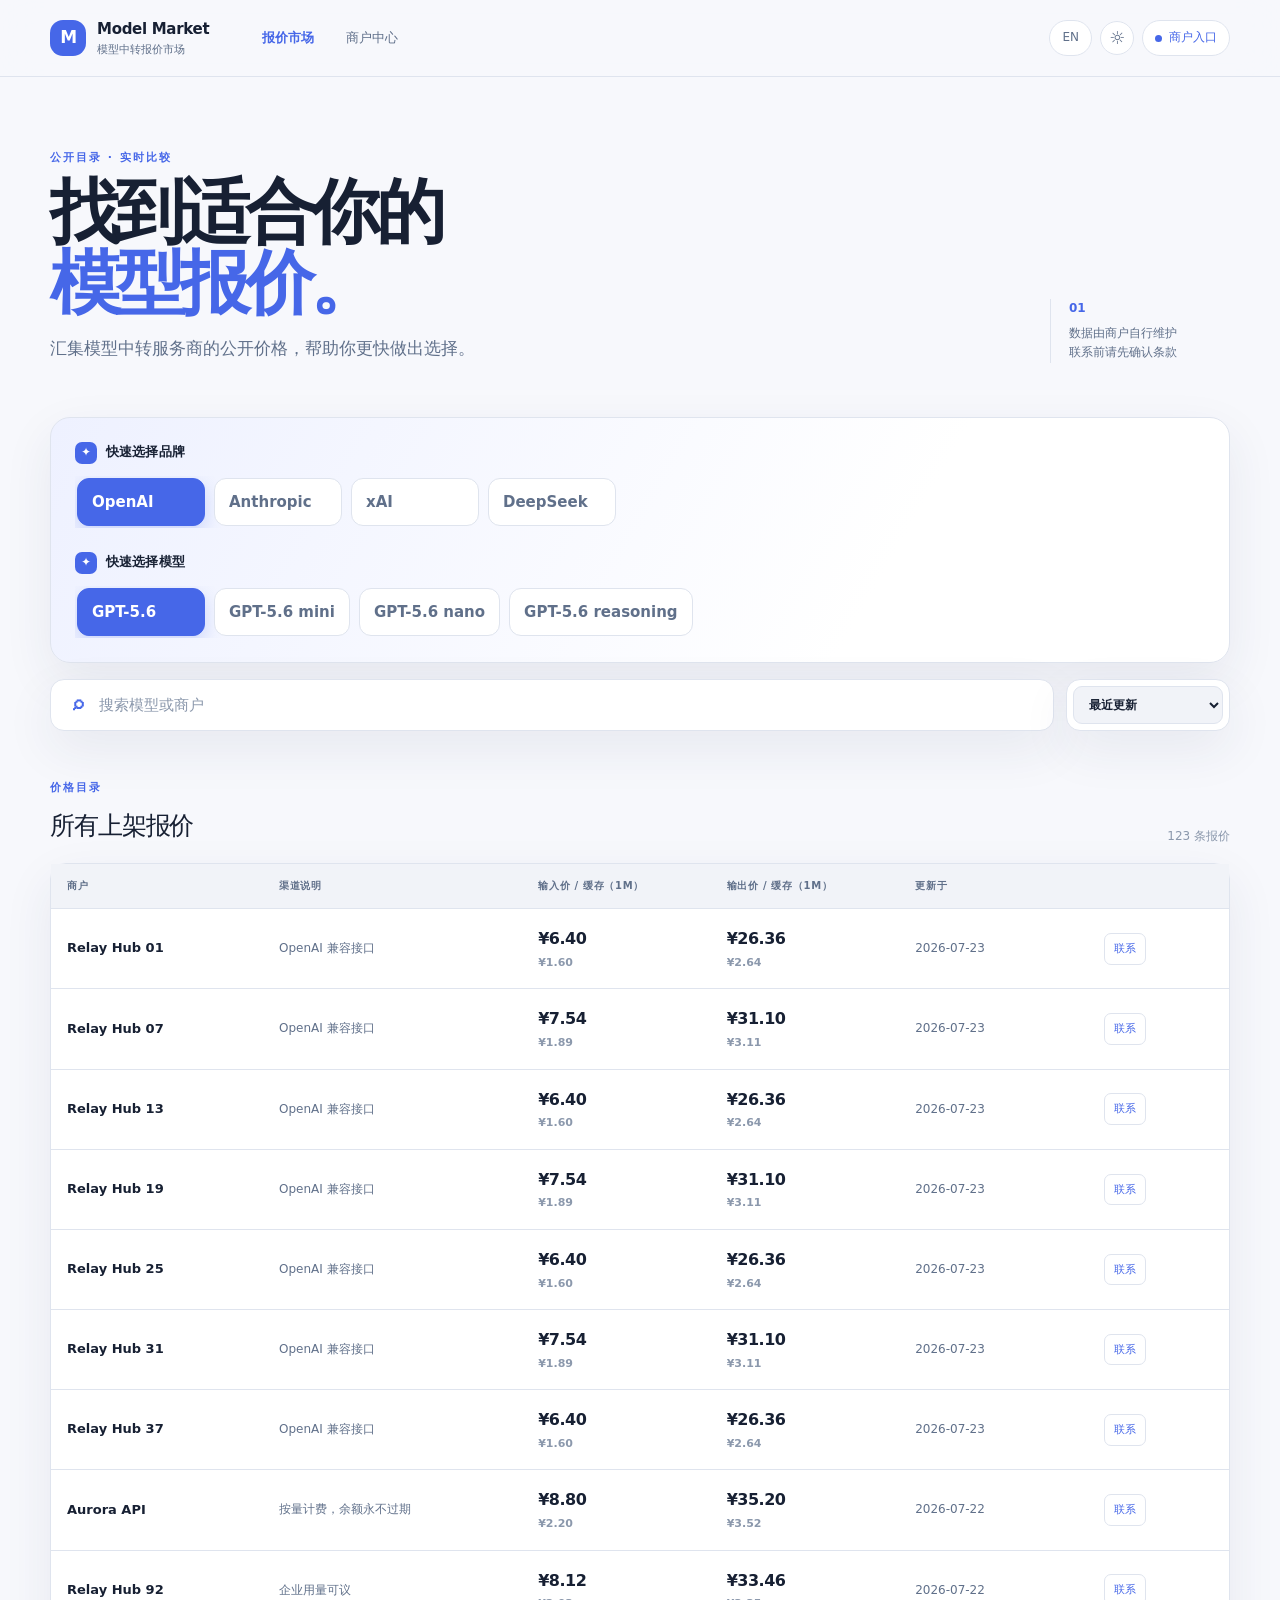
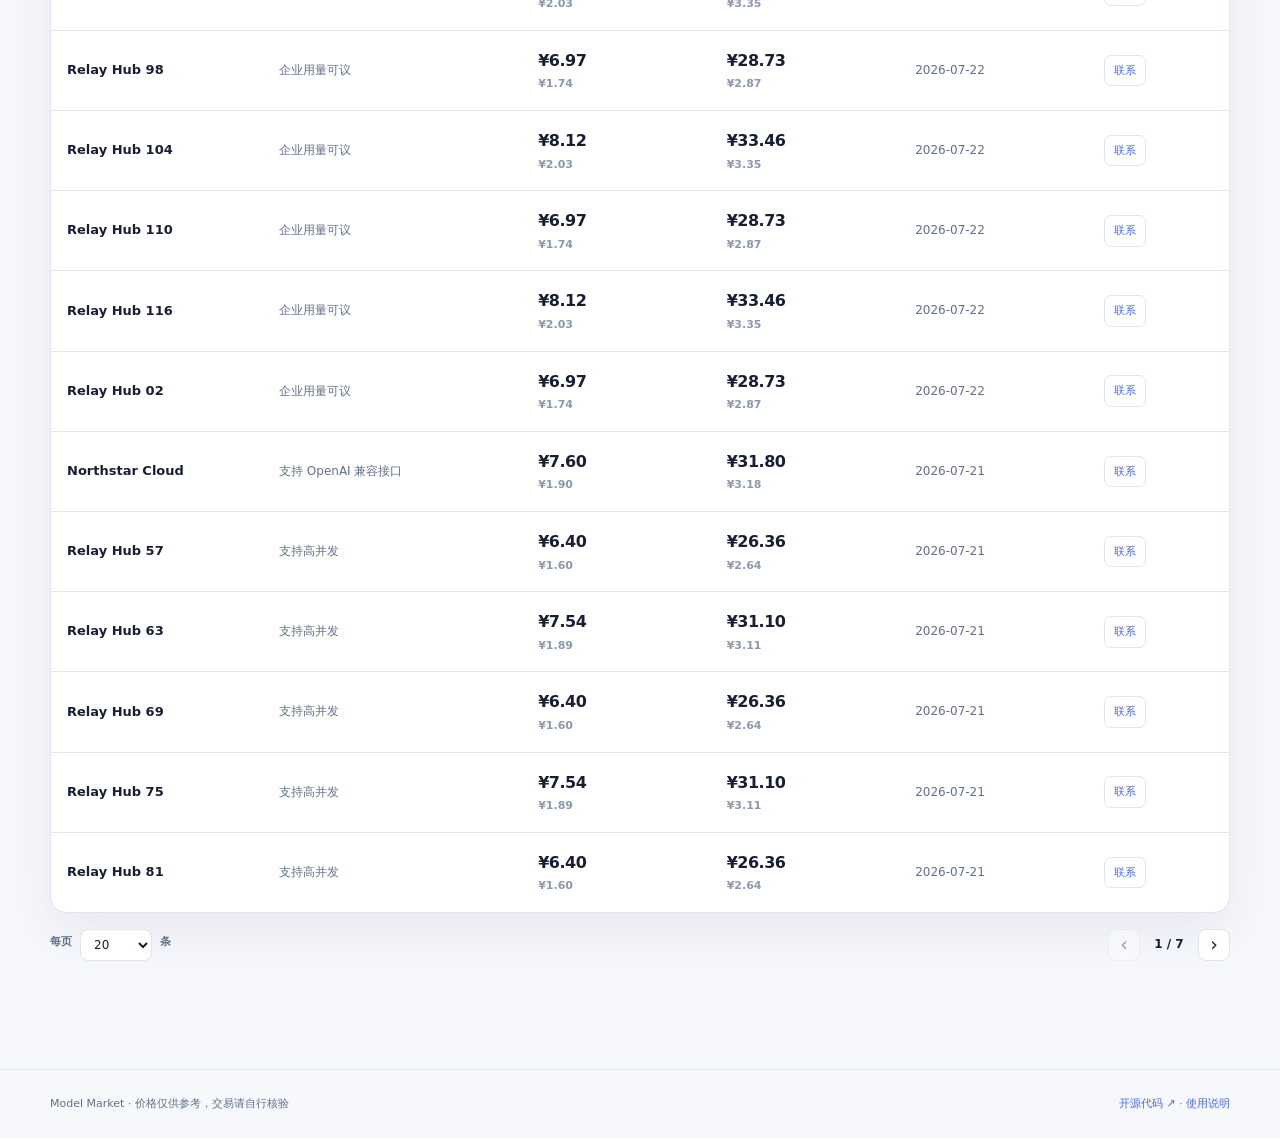
==== commit 2a19ba8c: "feat: add D1 merchant auth and quote API" ====
--- a/index.html
+++ b/index.html
@@ -1,1222 +1,61 @@
-<!DOCTYPE html>
-<html lang="zh-CN" class="h-full">
+<!doctype html>
+<html lang="zh-CN" class="theme-light">
 <head>
-  <meta charset="UTF-8" />
-  <meta name="viewport" content="width=device-width, initial-scale=1.0" />
-  <meta name="description" content="Local zero-knowledge file encryption in your browser. AES-256-GCM · PBKDF2. No upload." />
+  <meta charset="utf-8" />
+  <meta name="viewport" content="width=device-width, initial-scale=1" />
+  <meta name="description" content="Model relay price market for comparing provider quotes and updates." />
   <meta name="google-site-verification" content="pH7KBhejmfeU05nAa3YSY6Nefcz-tV47RFE4K8MQ9aM" />
   <meta name="referrer" content="no-referrer" />
-  <meta name="theme-color" content="#f6f8fc" />
-  <title>E2EE Vault</title>
+  <meta name="theme-color" content="#f5f7f4" />
+  <title>Model Market</title>
   <script>
     (() => {
-      try {
-        const saved = localStorage.getItem('e2ee-vault-theme');
-        document.documentElement.classList.add(saved === 'dark' ? 'theme-dark' : 'theme-light');
-      } catch (_) {
-        document.documentElement.classList.add('theme-light');
-      }
+      try { document.documentElement.className = localStorage.getItem('model-market-theme') === 'dark' ? 'theme-dark' : 'theme-light'; } catch (_) {}
     })();
   </script>
   <link rel="icon" href="favicon.svg" type="image/svg+xml" />
-  <link rel="preload" href="styles.css" as="style" />
-  <link rel="stylesheet" href="styles.css" />
+  <link rel="preload" href="styles.css?v=20260723-12" as="style" />
+  <link rel="stylesheet" href="styles.css?v=20260723-12" />
 </head>
-<body class="h-full text-slate-200 font-sans antialiased">
-  <div class="min-h-full flex flex-col">
-    <header class="sticky top-0 z-30 border-b border-white/5 bg-ink-950/85 backdrop-blur-md">
-      <div class="mx-auto max-w-3xl px-4 py-3.5 flex items-center justify-between gap-3">
-        <div class="flex items-center gap-2.5 min-w-0">
-          <div class="h-9 w-9 shrink-0 rounded-xl bg-accent/15 border border-accent/25 grid place-items-center" aria-hidden="true">
-            <svg class="h-4.5 w-4.5 text-accent-soft" width="18" height="18" viewBox="0 0 24 24" fill="none" stroke="currentColor" stroke-width="1.8">
-              <rect x="5" y="10" width="14" height="10" rx="2"/><path d="M8 10V7a4 4 0 0 1 8 0v3"/><circle cx="12" cy="15" r="1.15" fill="currentColor"/>
-            </svg>
-          </div>
-          <div class="min-w-0">
-            <h1 class="text-[15px] sm:text-base font-semibold text-white tracking-tight truncate" data-i18n="brand">E2EE Vault</h1>
-            <p class="text-[11px] text-slate-500 truncate" data-i18n="brandSub">Local zero-knowledge · AES-256-GCM</p>
-          </div>
-        </div>
-        <div class="flex items-center gap-2 shrink-0">
-          <div class="inline-flex rounded-full border border-white/10 bg-white/[0.03] p-0.5 text-[11px]" role="group" aria-label="Language">
-            <button type="button" id="lang-zh" class="px-2.5 py-1 rounded-full transition" data-lang="zh-CN">中文</button>
-            <button type="button" id="lang-en" class="px-2.5 py-1 rounded-full transition" data-lang="en">EN</button>
-          </div>
-          <button id="theme-toggle" type="button" class="theme-toggle rounded-full border border-white/10 bg-white/[0.03] p-2 text-slate-400 hover:text-white transition" data-i18n-aria="themeToggle" aria-label="Toggle theme">
-            <svg id="theme-sun" class="hidden h-4 w-4" viewBox="0 0 24 24" fill="none" stroke="currentColor" stroke-width="1.8" aria-hidden="true"><circle cx="12" cy="12" r="3.5"/><path d="M12 2v2m0 16v2M4.93 4.93l1.42 1.42m11.3 11.3 1.42 1.42M2 12h2m16 0h2M4.93 19.07l1.42-1.42m11.3-11.3 1.42-1.42"/></svg>
-            <svg id="theme-moon" class="h-4 w-4" viewBox="0 0 24 24" fill="none" stroke="currentColor" stroke-width="1.8" aria-hidden="true"><path d="M20.5 15.2A8.5 8.5 0 0 1 8.8 3.5 8.6 8.6 0 1 0 20.5 15.2Z"/></svg>
-          </button>
-          <span class="hidden xs:inline-flex sm:inline-flex items-center gap-1.5 text-[11px] px-2.5 py-1 rounded-full border border-ok/25 bg-ok/10 text-ok">
-            <span class="h-1.5 w-1.5 rounded-full bg-ok"></span>
-            <span data-i18n="badgeNoUpload">No upload</span>
-          </span>
-        </div>
+<body>
+  <header class="site-header">
+    <div class="container nav-wrap">
+      <a class="brand" href="#market" aria-label="Model Market home"><span class="brand-mark">M</span><span><strong>Model Market</strong><small data-i18n="brandSub">模型中转报价市场</small></span></a>
+      <nav class="main-nav" aria-label="Primary navigation"><button class="nav-link is-active" data-view="market" data-i18n="navMarket">报价市场</button><button class="nav-link" data-view="merchant" data-i18n="navMerchant">商户中心</button></nav>
+      <div class="nav-actions"><button class="language" id="lang-toggle">EN</button><button class="icon-button" id="theme-toggle" data-i18n-aria="themeToggle" aria-label="切换主题">☼</button><button class="merchant-pill" data-view="merchant"><span class="status-dot"></span><span data-i18n="merchantEntry">商户入口</span></button></div>
+    </div>
+  </header>
+
+  <main class="container page-shell">
+    <section id="market-view" class="view is-visible">
+      <div class="hero"><div><p class="eyebrow" data-i18n="eyebrow">公开目录 · 实时比较</p><h1 data-i18n="heroTitle">找到适合你的<br /><em>模型报价。</em></h1><p class="hero-copy" data-i18n="heroCopy">汇集模型中转服务商的公开价格与动态，帮助你更快做出选择。</p></div><div class="hero-note"><span>01</span><p data-i18n="heroNote">数据由商户自行维护<br />联系前请先确认条款</p></div></div>
+      <div class="market-controls"><section class="quick-filters" aria-label="Quick filters"><div class="quick-filter-group"><div class="quick-heading"><span class="quick-icon">✦</span><strong data-i18n="brandFilterTitle">快速选择品牌</strong></div><div class="quick-options" id="brand-filters"></div></div><div class="quick-filter-group"><div class="quick-heading"><span class="quick-icon">✦</span><strong data-i18n="modelFilterTitle">快速选择模型</strong></div><div class="quick-options" id="model-filters"></div></div></section><div class="toolbar"><label class="search-field"><span class="search-icon" aria-hidden="true">⌕</span><input id="search-input" type="search" data-i18n-placeholder="searchPlaceholder" placeholder="搜索模型或商户" /></label><label class="sort-field"><select id="sort-select"><option value="default" data-i18n="sortDefault">最近更新</option><option value="low" data-i18n="sortLow">价格最低</option><option value="high" data-i18n="sortHigh">价格最高</option></select></label></div></div>
+      <section class="section-block"><div class="section-heading"><div><p class="eyebrow" data-i18n="quoteEyebrow">价格目录</p><h2 data-i18n="quoteTitle">所有上架报价</h2></div><span class="count-label" id="quote-count"></span></div><div id="quote-list" class="quote-list"></div><div class="pagination"><label class="page-size"><span data-i18n="perPage">每页</span><select id="page-size-select" aria-label="Rows per page"><option value="20">20</option><option value="50">50</option><option value="100">100</option></select><span data-i18n="rows">条</span></label><div class="page-nav"><button type="button" id="page-prev" data-i18n-aria="previousPage" aria-label="上一页">‹</button><span id="page-summary" aria-live="polite"></span><button type="button" id="page-next" data-i18n-aria="nextPage" aria-label="下一页">›</button></div></div></section>
+    </section>
+
+    <section id="merchant-view" class="view">
+      <div class="workspace-head"><div><p class="eyebrow" data-i18n="workspaceEyebrow">商户工作台 · 演示模式</p><h1 data-i18n="workspaceTitle">管理你的公开报价。</h1><p class="hero-copy" data-i18n="workspaceCopy">更新模型价格，让潜在用户找到你的服务。</p></div><div class="demo-badge" data-i18n="demoBadge">本地演示数据</div></div>
+      <div id="login-card" class="panel login-card"><div class="avatar">M</div><h2 data-i18n="loginTitle">进入商户中心</h2><p data-i18n="loginCopy">注册后即可维护你公开展示的模型报价。</p><div class="auth-tabs"><button type="button" class="auth-tab is-active" data-auth-mode="login" data-i18n="loginTab">登录</button><button type="button" class="auth-tab" data-auth-mode="register" data-i18n="registerTab">注册</button></div><form id="login-form" class="auth-form"><label><span data-i18n="emailLabel">邮箱</span><input id="login-email" type="email" autocomplete="email" required /></label><label><span data-i18n="passwordLabel">密码</span><input id="login-password" type="password" autocomplete="current-password" required /></label><button class="primary-button" type="submit" data-i18n="loginButton">登录</button></form><form id="register-form" class="auth-form hidden"><label><span data-i18n="merchantNameLabel">商户名称</span><input id="register-merchant-name" maxlength="48" autocomplete="organization" required /></label><label><span data-i18n="contactLabel">公开联系方式</span><input id="register-contact" maxlength="80" autocomplete="off" data-i18n-placeholder="contactPlaceholder" placeholder="例如：邮箱、Telegram 或微信" required /></label><label><span data-i18n="emailLabel">邮箱</span><input id="register-email" type="email" autocomplete="email" required /></label><label><span data-i18n="passwordLabel">密码</span><input id="register-password" type="password" minlength="12" maxlength="128" autocomplete="new-password" required /></label><div id="turnstile-widget" class="turnstile-widget"></div><button class="primary-button" type="submit" data-i18n="registerButton">创建商户账户</button></form><p class="form-status" id="auth-status" role="status"></p><p class="fine-print" data-i18n="localOnly">认证信息仅用于登录，不会公开展示。</p></div>
+      <div id="dashboard" class="dashboard hidden"><div class="dashboard-intro"><div class="avatar avatar-large">M</div><div><h2 id="merchant-name">商户中心</h2><p data-i18n="merchantDesc">维护你公开展示的模型报价。</p></div><button class="text-button logout" id="logout-button" data-i18n="logout">退出</button></div>
+        <div class="dashboard-grid"><section class="panel editor-card"><div class="card-heading"><div><p class="eyebrow" data-i18n="quoteManageEyebrow">我的报价</p><h2 data-i18n="quoteManageTitle">更新模型价格</h2></div><span class="small-label" data-i18n="onePerModel">每个模型一条</span></div><form id="quote-form"><label><span data-i18n="modelLabel">模型</span><select id="model-select"></select></label><div class="form-row"><label><span data-i18n="inputPrice">输入价 / 缓存（1M）</span><input id="input-price" type="number" min="0" step="0.01" required /></label><label><span data-i18n="cacheWritePrice">缓存生成价（1M）</span><input id="input-cache-price" type="number" min="0" step="0.01" required /></label><label><span data-i18n="outputPrice">输出价 / 缓存（1M）</span><input id="output-price" type="number" min="0" step="0.01" required /></label><label><span data-i18n="cacheReadPrice">缓存读取价（1M）</span><input id="output-cache-price" type="number" min="0" step="0.01" required /></label></div><label><span data-i18n="channelDescription">渠道说明</span><input id="quote-note" maxlength="60" data-i18n-placeholder="channelPlaceholder" placeholder="例如：新用户首月 9 折" /></label><button class="primary-button" type="submit" data-i18n="saveQuote">保存报价</button></form><p class="form-status" id="quote-status" role="status"></p></section></div>
+        <section class="panel my-records"><div class="card-heading"><div><p class="eyebrow" data-i18n="previewEyebrow">公开预览</p><h2 data-i18n="previewTitle">访客看到的样子</h2></div></div><div id="my-preview"></div></section>
       </div>
-    </header>
+    </section>
+  </main>
 
-    <main class="flex-1 w-full max-w-3xl mx-auto px-4 py-8 sm:py-10">
-      <section class="mb-7">
-        <p class="mb-3 text-[11px] font-medium uppercase tracking-[.18em] text-accent-soft" data-i18n="heroEyebrow">PRIVATE BY DESIGN</p>
-        <h2 class="text-[1.65rem] sm:text-3xl font-semibold text-white tracking-tight" data-i18n="heroTitle">Encrypt files in your browser</h2>
-        <p class="mt-2 text-sm sm:text-[15px] text-slate-400 leading-relaxed max-w-reading" data-i18n="heroDesc">
-          Passwords and file contents never leave this device. Everything runs locally with Web Crypto.
-        </p>
-        <div class="mt-5 flex flex-wrap items-center gap-x-4 gap-y-2 text-xs text-slate-500">
-          <span class="inline-flex items-center gap-1.5"><span class="h-1.5 w-1.5 rounded-full bg-ok"></span><span data-i18n="trustLocal">加密在本地浏览器完成</span></span>
-          <span class="inline-flex items-center gap-1.5"><span class="h-1.5 w-1.5 rounded-full bg-ok"></span><span data-i18n="trustNoUpload">没有文件上传接口</span></span>
-          <a class="inline-flex items-center gap-1.5 text-accent-soft hover:underline" href="https://github.com/Barsminto/zimu-ai" target="_blank" rel="noopener noreferrer">
-            <span data-i18n="trustSource">查看开源代码</span><span aria-hidden="true">↗</span>
-          </a>
-          <button id="verify-open" type="button" class="inline-flex items-center gap-1.5 text-accent-soft hover:underline transition"><span data-i18n="verifyLink">如何验证</span><span aria-hidden="true">↗</span></button>
-        </div>
-      </section>
-
-      <section class="panel rounded-2xl overflow-hidden shadow-[0_20px_60px_rgba(0,0,0,.35)]">
-        <div class="flex gap-1.5 p-2 border-b border-white/5 bg-ink-900/40">
-          <button id="tab-encrypt" type="button" class="tab-on flex-1 rounded-xl px-3 py-2.5 text-sm font-medium transition" data-i18n="tabEncrypt">Encrypt</button>
-          <button id="tab-decrypt" type="button" class="flex-1 rounded-xl px-3 py-2.5 text-sm font-medium text-slate-400 hover:text-slate-200 transition" data-i18n="tabDecrypt">Decrypt</button>
-        </div>
-
-        <div class="p-5 sm:p-6 space-y-5">
-          <div>
-            <label class="block text-[11px] font-medium uppercase tracking-wider text-slate-500 mb-2" data-i18n="labelFile">File</label>
-            <div id="dropzone" class="relative rounded-2xl border border-dashed border-white/10 bg-ink-950/50 hover:border-white/18 transition cursor-pointer px-4 py-9 text-center" tabindex="0" role="button">
-              <input id="file-input" class="sr-file" type="file" />
-              <div class="mx-auto mb-3 h-11 w-11 rounded-2xl bg-white/[0.04] border border-white/10 grid place-items-center">
-                <svg width="22" height="22" class="text-slate-300" fill="none" viewBox="0 0 24 24" stroke="currentColor" stroke-width="1.6" aria-hidden="true">
-                  <path stroke-linecap="round" stroke-linejoin="round" d="M12 16V4m0 0 4 4m-4-4-4 4M4 16.5V18a2 2 0 0 0 2 2h12a2 2 0 0 0 2-2v-1.5"/>
-                </svg>
-              </div>
-              <p class="text-sm text-slate-100 font-medium" data-i18n="dropTitle">Drop a file here, or click to choose</p>
-              <p id="drop-hint" class="mt-1 text-xs text-slate-500" data-i18n="dropHintEncrypt">Up to 50 MB · output name.enc</p>
-              <div id="file-chip" class="hidden mt-4 inline-flex max-w-full items-center gap-2 rounded-xl border border-accent/25 bg-accent/10 px-3 py-2 text-left">
-                <div class="min-w-0">
-                  <p id="file-name" class="text-xs font-medium text-accent-soft truncate"></p>
-                  <p id="file-meta" class="text-[11px] text-slate-400"></p>
-                </div>
-                <button id="file-clear" type="button" class="ml-1 rounded-lg p-1 text-slate-400 hover:text-white hover:bg-white/10" data-i18n-aria="clearFile" aria-label="Clear file">
-                  <svg width="14" height="14" viewBox="0 0 20 20" fill="currentColor" aria-hidden="true"><path d="M6.28 5.22a.75.75 0 0 0-1.06 1.06L8.94 10l-3.72 3.72a.75.75 0 1 0 1.06 1.06L10 11.06l3.72 3.72a.75.75 0 1 0 1.06-1.06L11.06 10l3.72-3.72a.75.75 0 0 0-1.06-1.06L10 8.94 6.28 5.22z"/></svg>
-                </button>
-              </div>
-            </div>
-          </div>
-
-          <form id="secret-form" autocomplete="off" novalidate onsubmit="return false;">
-            <div class="sr-file" aria-hidden="true">
-              <input type="text" name="username" tabindex="-1" autocomplete="username" value="" />
-              <input type="password" name="password" tabindex="-1" autocomplete="current-password" value="" />
-            </div>
-
-            <div>
-              <div class="flex items-center justify-between mb-2">
-                <label for="password" class="block text-[11px] font-medium uppercase tracking-wider text-slate-500" data-i18n="labelPassword">Password</label>
-                <button id="toggle-password" type="button" class="text-[11px] text-slate-400 hover:text-accent-soft transition" data-i18n="showPassword">Show</button>
-              </div>
-              <input
-                id="password"
-                name="e2ee-vault-k-a"
-                type="password"
-                autocomplete="off"
-                autocapitalize="off"
-                autocorrect="off"
-                spellcheck="false"
-                inputmode="text"
-                data-lpignore="true"
-                data-1p-ignore="true"
-                data-bwignore="true"
-                data-form-type="other"
-                data-i18n-placeholder="phPassword"
-                placeholder="Enter a strong password"
-                class="w-full rounded-xl border border-white/10 bg-ink-950/70 px-4 py-3 text-sm text-white placeholder:text-slate-600 outline-none focus:border-accent/45 focus:ring-2 focus:ring-accent/15 transition"
-              />
-              <p id="password-hint" class="mt-2 text-[11px] text-slate-500" data-i18n="hintPasswordEncrypt"></p>
-            </div>
-
-            <div id="confirm-wrap" class="mt-5">
-              <label for="password-confirm" class="block text-[11px] font-medium uppercase tracking-wider text-slate-500 mb-2" data-i18n="labelConfirm">Confirm password</label>
-              <input
-                id="password-confirm"
-                name="e2ee-vault-k-b"
-                type="password"
-                autocomplete="off"
-                autocapitalize="off"
-                autocorrect="off"
-                spellcheck="false"
-                inputmode="text"
-                data-lpignore="true"
-                data-1p-ignore="true"
-                data-bwignore="true"
-                data-form-type="other"
-                data-i18n-placeholder="phConfirm"
-                placeholder="Re-enter password"
-                class="w-full rounded-xl border border-white/10 bg-ink-950/70 px-4 py-3 text-sm text-white placeholder:text-slate-600 outline-none focus:border-accent/45 focus:ring-2 focus:ring-accent/15 transition"
-              />
-            </div>
-            <p class="mt-2 text-[11px] text-slate-600 leading-relaxed" data-i18n="secretNote"></p>
-          </form>
-
-          <div id="status" class="hidden rounded-xl border px-3.5 py-3 text-sm leading-relaxed" role="status" aria-live="polite"></div>
-
-          <div id="progress-wrap" class="hidden">
-            <div class="flex items-center justify-between text-[11px] text-slate-400 mb-1.5">
-              <span id="progress-label" data-i18n="progressWorking">Working…</span>
-              <span id="progress-pct">0%</span>
-            </div>
-            <div class="h-1.5 rounded-full bg-white/5 overflow-hidden">
-              <div id="progress-bar" class="progress-bar h-full w-0 rounded-full bg-gradient-to-r from-accent-dim to-accent-soft"></div>
-            </div>
-          </div>
-
-          <button id="action-btn" type="button" disabled
-            class="w-full rounded-xl bg-accent hover:bg-accent-dim disabled:bg-ink-700 disabled:text-slate-500 disabled:cursor-not-allowed text-white font-medium text-sm py-3.5 transition"
-            data-i18n="btnEncrypt">Encrypt</button>
-
-          <button id="download-btn" type="button"
-            class="hidden w-full rounded-xl border border-ok/35 bg-ok/10 hover:bg-ok/15 text-ok font-medium text-sm py-3.5 transition">Download</button>
-          <p id="result-name" class="hidden text-[11px] text-center text-slate-400 truncate"></p>
-
-          <p class="text-[11px] text-center text-slate-500 leading-relaxed" data-i18n="footerTier"></p>
-        </div>
-      </section>
-
-      <section class="mt-7 grid sm:grid-cols-3 gap-3">
-        <div class="rounded-2xl border border-white/5 bg-ink-900/35 p-4">
-          <p class="text-xs font-semibold text-slate-200" data-i18n="cardKdfTitle">PBKDF2 · 100k</p>
-          <p class="mt-1 text-[11px] text-slate-500 leading-relaxed" data-i18n="cardKdfDesc"></p>
-        </div>
-        <div class="rounded-2xl border border-white/5 bg-ink-900/35 p-4">
-          <p class="text-xs font-semibold text-slate-200" data-i18n="cardAeadTitle">AES-GCM-256</p>
-          <p class="mt-1 text-[11px] text-slate-500 leading-relaxed" data-i18n="cardAeadDesc"></p>
-        </div>
-        <div class="rounded-2xl border border-white/5 bg-ink-900/35 p-4">
-          <p class="text-xs font-semibold text-slate-200" data-i18n="cardZkTitle">Zero-knowledge</p>
-          <p class="mt-1 text-[11px] text-slate-500 leading-relaxed" data-i18n="cardZkDesc"></p>
-        </div>
-      </section>
-    </main>
-
-    <footer class="border-t border-white/5 py-6">
-      <div class="max-w-3xl mx-auto px-4 text-center space-y-3">
-        <nav class="flex flex-wrap items-center justify-center gap-x-4 gap-y-2 text-[12px]">
-          <button type="button" class="text-slate-400 hover:text-accent-soft transition" data-legal="guide" data-i18n="navGuide">Guide</button>
-          <button type="button" class="text-slate-400 hover:text-accent-soft transition" data-legal="privacy" data-i18n="navPrivacy">Privacy</button>
-          <button type="button" class="text-slate-400 hover:text-accent-soft transition" data-legal="terms" data-i18n="navTerms">Terms</button>
-        </nav>
-        <p class="text-[11px] text-slate-600" data-i18n="footerLine1"></p>
-        <p class="text-[11px] text-slate-700" data-i18n="footerLine2"></p>
-        <p class="text-[11px] text-slate-600 max-w-xl mx-auto leading-relaxed" data-i18n="analyticsNote"></p>
-      </div>
-    </footer>
-  </div>
-
-  <dialog id="legal-dialog" class="w-[min(100vw-1.5rem,40rem)] m-auto rounded-2xl outline-none">
-    <div class="panel rounded-2xl overflow-hidden max-h-[min(86vh,720px)] flex flex-col shadow-2xl">
-      <div class="flex items-center justify-between gap-3 px-5 py-4 border-b border-white/5">
-        <h3 id="legal-title" class="text-sm font-semibold text-white truncate"></h3>
-        <button type="button" id="legal-close" class="rounded-lg px-2.5 py-1 text-xs text-slate-400 hover:text-white hover:bg-white/10" data-i18n="close">Close</button>
-      </div>
-      <div id="legal-body" class="legal-prose overflow-y-auto px-5 py-4 overscroll-contain"></div>
-    </div>
-  </dialog>
-
-  <dialog id="verify-dialog" class="w-[min(100vw-1.5rem,40rem)] m-auto rounded-2xl outline-none">
-    <div class="panel rounded-2xl overflow-hidden shadow-2xl">
-      <div class="flex items-center justify-between gap-3 px-5 py-4 border-b border-white/5">
-        <h3 class="text-sm font-semibold text-white" data-i18n="verifyTitle">如何自行验证文件没有上传</h3>
-        <button type="button" id="verify-close" class="rounded-lg px-2.5 py-1 text-xs text-slate-400 hover:text-white hover:bg-white/10" data-i18n="close">关闭</button>
-      </div>
-      <div class="grid gap-4 px-5 py-5 sm:grid-cols-3">
-        <div><strong class="text-sm text-slate-200" data-i18n="verifyStep1Title">1. 看网络请求</strong><p class="mt-1 text-xs leading-relaxed text-slate-500" data-i18n="verifyStep1">打开 DevTools → Network，加密时没有文件上传请求。</p></div>
-        <div><strong class="text-sm text-slate-200" data-i18n="verifyStep2Title">2. 断网测试</strong><p class="mt-1 text-xs leading-relaxed text-slate-500" data-i18n="verifyStep2">页面加载后断开网络，仍可完成加密并下载。</p></div>
-        <div><strong class="text-sm text-slate-200" data-i18n="verifyStep3Title">3. 查代码</strong><p class="mt-1 text-xs leading-relaxed text-slate-500" data-i18n="verifyStep3">源码公开；Worker 只托管静态页面，不接收文件。</p></div>
-      </div>
-      <p class="px-5 pb-5 text-[11px] leading-relaxed text-slate-500" data-i18n="verifyNote">Web Analytics 只统计页面访问；它与文件加解密无关，也不会记录文件或密码。</p>
-    </div>
-  </dialog>
-
-  <script>
-  (() => {
-    'use strict';
-
-    const FREE_MAX_BYTES = 50 * 1024 * 1024;
-    const SALT_LEN = 16;
-    const IV_LEN = 12;
-    const TAG_LEN = 16;
-    const META_LEN_SIZE = 4;
-    const PBKDF2_ITERATIONS = 100_000;
-    const HEADER_FIXED = SALT_LEN + IV_LEN + TAG_LEN + META_LEN_SIZE;
-    const PROTOCOL_META = Object.freeze({ v: 1, sealed: true });
-    const LANG_KEY = 'e2ee-vault-lang';
-    const THEME_KEY = 'e2ee-vault-theme';
-
-    const I18N = {
-      'zh-CN': {
-        brand: 'E2EE Vault',
-        brandSub: '本地零知识 · AES-256-GCM',
-        badgeNoUpload: '零上传',
-        heroEyebrow: '隐私优先设计',
-        heroTitle: '在浏览器里加密文件',
-        heroDesc: '密码与文件内容不会离开这台设备。全部使用浏览器 Web Crypto 在本地完成。',
-        trustLocal: '加密在本地浏览器完成',
-        trustNoUpload: '没有文件上传接口',
-        trustSource: '查看开源代码',
-        verifyTitle: '如何自行验证文件没有上传',
-        verifyStep1Title: '1. 看网络请求',
-        verifyStep1: '打开 DevTools → Network，加密时没有文件上传请求。',
-        verifyStep2Title: '2. 断网测试',
-        verifyStep2: '页面加载后断开网络，仍可完成加密并下载。',
-        verifyStep3Title: '3. 查代码',
-        verifyStep3: '源码公开；Worker 只托管静态页面，不接收文件。',
-        verifyNote: 'Web Analytics 只统计页面访问；它与文件加解密无关，也不会记录文件或密码。',
-        tabEncrypt: '加密',
-        tabDecrypt: '解密',
-        labelFile: '文件',
-        dropTitle: '拖拽到此处，或点击选择',
-        dropHintEncrypt: '单文件 ≤ 50 MB · 输出为 原名.enc（去掉原后缀）',
-        dropHintDecrypt: '选择 .enc 文件 · 单文件 ≤ 50 MB',
-        clearFile: '清除文件',
-        labelPassword: '密码',
-        showPassword: '显示',
-        hidePassword: '隐藏',
-        phPassword: '输入强密码（不会上传）',
-        phConfirm: '再次输入密码',
-        hintPasswordEncrypt: '建议 12 位以上。密码丢失将无法恢复文件。',
-        hintPasswordDecrypt: '输入加密时使用的密码。错误或文件被篡改将无法解密。',
-        labelConfirm: '确认密码',
-        secretNote: '密码只留在本页内存；切换模式或操作结束后会清空。请勿让浏览器记住。',
-        progressWorking: '处理中…',
-        btnEncrypt: '开始加密',
-        btnDecrypt: '开始解密',
-        btnEncrypting: '加密中…',
-        btnDecrypting: '解密中…',
-        btnDownload: '下载文件',
-        btnDownloadNamed: '下载 {name}',
-        resultReady: '已就绪：{name}（{size}）',
-        footerTier: '完全免费 · 无需登录 · 单文件 ≤ 50 MB · 处理成功后需手动下载',
-        cardKdfTitle: 'PBKDF2 · 100k',
-        cardKdfDesc: '16 字节随机盐 + SHA-256 迭代拉伸，提升抗暴破能力。',
-        cardAeadTitle: 'AES-GCM-256',
-        cardAeadDesc: '认证加密：密码错误或密文被改会立即失败。',
-        cardZkTitle: '零知识本地',
-        cardZkDesc: '静态站点，无业务后端；文件与密码不上传。',
-        footerLine1: 'E2EE Vault · 运算均在你的浏览器中完成',
-        footerLine2: '协议：PBKDF2-SHA256 / AES-256-GCM · 容器 v1（.enc）',
-        analyticsNote: '本站使用 Cloudflare Web Analytics 统计页面访问量，不会记录文件内容、密码或其它用户业务数据。',
-        docTitle: 'E2EE Vault · 本地零知识文件加密',
-        dropAria: '选择或拖拽文件',
-        navGuide: '使用说明',
-        navPrivacy: '隐私声明',
-        navTerms: '用户条款',
-        close: '关闭',
-        verifyLink: '如何验证',
-        themeToggle: '切换日间/夜间模式',
-        unnamedFile: '未命名文件',
-        errNeedPassword: '请输入密码。',
-        errPasswordMismatch: '两次输入的密码不一致。',
-        warnWeakPassword: '密码较短，建议 12 位以上。仍将继续…',
-        infoEncrypting: '正在本地加密，请勿关闭页面…',
-        infoDecrypting: '正在本地解密，请勿关闭页面…',
-        okEncrypted: '加密完成：{name}。请点击下方下载，并妥善保管密码。',
-        okDecrypted: '解密成功：{name}。请点击下方下载。',
-        errCryptoFail: '密码错误或数据遭受篡改，已中止。',
-        errSizeLimit: '单文件限制 ≤ 50 MB（当前 {size}）。',
-        errSizeLimitShort: '单文件限制 ≤ 50 MB。',
-        errSizeLimitPlain: '解密内容超过 50 MB 限制。',
-        errTooShort: '文件过短，不是有效的 .enc 容器。',
-        errMetaLen: '无效的 Meta 长度，文件可能已损坏。',
-        errUnsupportedVer: '不支持的 .enc 版本：v{v}',
-        errNoWebCrypto: '当前环境不支持 Web Crypto。请使用现代浏览器，并在 HTTPS 或 localhost 打开。',
-        warnMaybeNotEnc: '所选文件可能不是 .enc，仍可尝试解密。',
-        progressRead: '读取文件…',
-        progressReadEnc: '读取 .enc…',
-        progressSalt: '生成盐值与 IV…',
-        progressKdf: 'PBKDF2 密钥衍生…',
-        progressPack: '打包元数据…',
-        progressEncrypt: 'AES-GCM 加密…',
-        progressParse: '解析文件头…',
-        progressDecrypt: '校验并解密…',
-        progressRestore: '还原文件…',
-        progressDownload: '准备下载…',
-        progressDone: '完成',
-        guideTitle: '使用说明',
-        privacyTitle: '隐私声明',
-        termsTitle: '用户条款',
-        guideHtml: `
-          <p>E2EE Vault 是一款<strong>完全免费</strong>的本地文件加解密工具。文件与密码在浏览器中处理，不会上传到服务器。</p>
-          <h3>加密</h3>
-          <ul>
-            <li>选择「加密」，导入文件并设置密码（需确认）。</li>
-            <li>点击开始加密。成功后<strong>不会自动下载</strong>，请再点「下载」。</li>
-            <li>输出命名：<code>1.jpg</code> → <code>1.enc</code>（去掉原后缀，仅保留 .enc）。</li>
-          </ul>
-          <h3>解密</h3>
-          <ul>
-            <li>选择「解密」，导入 <code>.enc</code> 文件并输入加密时密码。</li>
-            <li>校验通过后，再点击「下载」以恢复原文件名与格式。</li>
-          </ul>
-          <h3>限制与安全提示</h3>
-          <ul>
-            <li>单文件最大 50 MB。</li>
-            <li>切换加密/解密会清空文件、密码与待下载结果。</li>
-            <li>密码丢失无法恢复；请使用强密码并离线妥善保管。</li>
-            <li>需要安全上下文：HTTPS 或 localhost。</li>
-            <li>算法：PBKDF2-SHA256（100,000 次）+ AES-256-GCM。</li>
-          </ul>
-          <h3>常见问题</h3>
-          <ul>
-            <li><strong>提示密码错误：</strong>确认密码与文件是否匹配，或文件是否损坏。</li>
-            <li><strong>下载的文件打不开：</strong>确认解密成功后再下载；不要中断处理过程。</li>
-            <li><strong>浏览器能解密我的文件吗？</strong>不能单靠浏览器；需同时持有 .enc 与密码。请勿让浏览器保存密码。</li>
-          </ul>
-        `,
-        privacyHtml: `
-          <p>更新日期：2026-07-21。本工具当前<strong>完全免费</strong>，无需注册登录。</p>
-          <h3>我们处理什么</h3>
-          <ul>
-            <li><strong>文件内容与密码：</strong>仅在你的浏览器内存中用于本地加解密，设计上<strong>不上传</strong>到我们的服务器。</li>
-            <li><strong>原文件名与 MIME：</strong>密封在 .enc 密文内，不以业务明文入库。</li>
-            <li><strong>本地偏好：</strong>语言选择可能保存在 <code>localStorage</code>（如 e2ee-vault-lang）。</li>
-          </ul>
-          <h3>托管与访问统计</h3>
-          <ul>
-            <li>网站可能由 <strong>Cloudflare</strong> 提供静态托管与网络加速。</li>
-            <li>我们启用了 <strong>Cloudflare Web Analytics</strong>，仅用于统计<strong>页面访问</strong>等聚合指标。它<strong>不会记录</strong>文件内容、密码、加解密结果或其它用户业务数据。</li>
-            <li>Cloudflare 作为基础设施提供商，可能处理标准网络请求日志（如 IP、User-Agent、URL），受其隐私政策约束。</li>
-          </ul>
-          <h3>你可控的事项</h3>
-          <ul>
-            <li>可使用浏览器隐私模式；用完关闭标签页。</li>
-            <li>请勿允许浏览器/密码管理器保存本页密码。</li>
-            <li>本机恶意软件或恶意扩展不在本声明可防护范围内。</li>
-          </ul>
-          <h3>联系与变更</h3>
-          <p>我们可能更新本声明；重大变更将更新页面上的日期。继续使用即表示你知悉最新说明。</p>
-        `,
-        termsHtml: `
-          <p>更新日期：2026-07-21。使用 E2EE Vault 即表示你同意以下条款。本服务当前<strong>免费提供</strong>。</p>
-          <h3>服务性质</h3>
-          <ul>
-            <li>本工具按「现状」提供本地加解密能力，不构成保管、备份或密码找回服务。</li>
-            <li>单文件限制为 50 MB；功能可能调整，恕不另行个别通知。</li>
-          </ul>
-          <h3>你的责任</h3>
-          <ul>
-            <li>你必须合法使用本工具，并对加密内容与用途负责。</li>
-            <li>你应自行保管密码与 .enc 文件。<strong>密码丢失或文件损坏可能导致数据永久不可恢复。</strong></li>
-            <li>你应确保设备、浏览器与扩展环境的安全。</li>
-          </ul>
-          <h3>免责声明</h3>
-          <ul>
-            <li>在适用法律允许的最大范围内，我们不对任何直接、间接、附带或后果性损失负责，包括但不限于数据丢失、业务中断、利润损失。</li>
-            <li>不保证服务不中断、无错误，或满足你的特定用途。</li>
-          </ul>
-          <h3>知识产权</h3>
-          <p>页面文案、品牌标识与代码的权利归属项目方或其许可方。你可按仓库许可证使用代码（如有）。</p>
-          <h3>条款变更</h3>
-          <p>我们可能更新本条款。更新后继续使用即视为接受修订。</p>
-          <h3>适用说明</h3>
-          <p>本条款为一般性使用说明，不构成法律意见。若与强制适用法律冲突，以法律规定为准。</p>
-        `,
-      },
-      en: {
-        brand: 'E2EE Vault',
-        brandSub: 'Local zero-knowledge · AES-256-GCM',
-        badgeNoUpload: 'No upload',
-        heroEyebrow: 'PRIVATE BY DESIGN',
-        heroTitle: 'Encrypt files in your browser',
-        heroDesc: 'Passwords and file contents never leave this device. Everything runs locally with Web Crypto.',
-        trustLocal: 'Encrypted in your browser',
-        trustNoUpload: 'No file upload endpoint',
-        trustSource: 'View open source',
-        verifyTitle: 'How to verify that your file stays local',
-        verifyStep1Title: '1. Check requests',
-        verifyStep1: 'Open DevTools → Network; no file upload request is made during encryption.',
-        verifyStep2Title: '2. Go offline',
-        verifyStep2: 'Load the page, disconnect, then encrypt and download normally.',
-        verifyStep3Title: '3. Read the code',
-        verifyStep3: 'The source is public; the Worker only serves static assets.',
-        verifyNote: 'Web Analytics measures page visits only. It is unrelated to encryption and does not record files or passwords.',
-        tabEncrypt: 'Encrypt',
-        tabDecrypt: 'Decrypt',
-        labelFile: 'File',
-        dropTitle: 'Drop a file here, or click to choose',
-        dropHintEncrypt: 'Up to 50 MB · output name.enc (extension stripped)',
-        dropHintDecrypt: 'Choose a .enc file · up to 50 MB',
-        clearFile: 'Clear file',
-        labelPassword: 'Password',
-        showPassword: 'Show',
-        hidePassword: 'Hide',
-        phPassword: 'Enter a strong password (never uploaded)',
-        phConfirm: 'Re-enter password',
-        hintPasswordEncrypt: 'Prefer 12+ characters. A lost password cannot be recovered.',
-        hintPasswordDecrypt: 'Enter the password used for encryption. Wrong password or tampering fails closed.',
-        labelConfirm: 'Confirm password',
-        secretNote: 'Password stays in page memory only; cleared on mode switch or when finished. Do not let the browser save it.',
-        progressWorking: 'Working…',
-        btnEncrypt: 'Encrypt',
-        btnDecrypt: 'Decrypt',
-        btnEncrypting: 'Encrypting…',
-        btnDecrypting: 'Decrypting…',
-        btnDownload: 'Download file',
-        btnDownloadNamed: 'Download {name}',
-        resultReady: 'Ready: {name} ({size})',
-        footerTier: 'Free forever · no login · ≤ 50 MB per file · download manually when ready',
-        cardKdfTitle: 'PBKDF2 · 100k',
-        cardKdfDesc: '16-byte random salt + SHA-256 stretching against brute force.',
-        cardAeadTitle: 'AES-GCM-256',
-        cardAeadDesc: 'Authenticated encryption fails closed on wrong password or tampering.',
-        cardZkTitle: 'Zero-knowledge',
-        cardZkDesc: 'Static site, no app backend — files and passwords are not uploaded.',
-        footerLine1: 'E2EE Vault · all computation stays in your browser',
-        footerLine2: 'Protocol: PBKDF2-SHA256 / AES-256-GCM · container v1 (.enc)',
-        analyticsNote: 'Cloudflare Web Analytics measures page visits only. It does not record file contents, passwords, or other user business data.',
-        docTitle: 'E2EE Vault · Local zero-knowledge encryption',
-        dropAria: 'Choose or drop a file',
-        navGuide: 'Guide',
-        navPrivacy: 'Privacy',
-        navTerms: 'Terms',
-        close: 'Close',
-        verifyLink: 'How to verify',
-        themeToggle: 'Toggle light/dark mode',
-        unnamedFile: 'Untitled file',
-        errNeedPassword: 'Please enter a password.',
-        errPasswordMismatch: 'Passwords do not match.',
-        warnWeakPassword: 'Password is short. Prefer 12+ characters. Continuing…',
-        infoEncrypting: 'Encrypting locally — keep this tab open…',
-        infoDecrypting: 'Decrypting locally — keep this tab open…',
-        okEncrypted: 'Encryption complete: {name}. Click download below and store the password safely.',
-        okDecrypted: 'Decryption succeeded: {name}. Click download below.',
-        errCryptoFail: 'Invalid password or corrupted payload. Aborted.',
-        errSizeLimit: 'File limit is 50 MB (current {size}).',
-        errSizeLimitShort: 'File limit is 50 MB.',
-        errSizeLimitPlain: 'Recovered payload exceeds the 50 MB limit.',
-        errTooShort: 'File is too short to be a valid .enc container.',
-        errMetaLen: 'Invalid meta length — file may be corrupted.',
-        errUnsupportedVer: 'Unsupported .enc version: v{v}',
-        errNoWebCrypto: 'Web Crypto is unavailable. Use a modern browser on HTTPS or localhost.',
-        warnMaybeNotEnc: 'Selected file may not be a .enc container; decrypt will still be attempted.',
-        progressRead: 'Reading file…',
-        progressReadEnc: 'Reading .enc…',
-        progressSalt: 'Generating salt & IV…',
-        progressKdf: 'Deriving key (PBKDF2)…',
-        progressPack: 'Packing metadata…',
-        progressEncrypt: 'Encrypting (AES-GCM)…',
-        progressParse: 'Parsing header…',
-        progressDecrypt: 'Verifying & decrypting…',
-        progressRestore: 'Restoring file…',
-        progressDownload: 'Preparing download…',
-        progressDone: 'Done',
-        guideTitle: 'User guide',
-        privacyTitle: 'Privacy notice',
-        termsTitle: 'Terms of use',
-        guideHtml: `
-          <p>E2EE Vault is a <strong>free</strong> local file encryption tool. Files and passwords are processed in your browser and are not uploaded to our servers.</p>
-          <h3>Encrypt</h3>
-          <ul>
-            <li>Open Encrypt, choose a file, and set a password (with confirmation).</li>
-            <li>Start encryption. The result is <strong>not auto-downloaded</strong> — click Download when ready.</li>
-            <li>Output name: <code>1.jpg</code> → <code>1.enc</code> (original extension stripped).</li>
-          </ul>
-          <h3>Decrypt</h3>
-          <ul>
-            <li>Open Decrypt, choose a <code>.enc</code> file, enter the password.</li>
-            <li>After verification succeeds, click Download to restore the original name and type.</li>
-          </ul>
-          <h3>Limits & safety</h3>
-          <ul>
-            <li>Max 50 MB per file.</li>
-            <li>Switching Encrypt/Decrypt clears file, password, and pending download.</li>
-            <li>Lost passwords cannot be recovered — use a strong password and store it offline.</li>
-            <li>Requires a secure context: HTTPS or localhost.</li>
-            <li>Crypto: PBKDF2-SHA256 (100,000 iterations) + AES-256-GCM.</li>
-          </ul>
-          <h3>FAQ</h3>
-          <ul>
-            <li><strong>Invalid password:</strong> Check the password and that the file is intact.</li>
-            <li><strong>Downloaded file won’t open:</strong> Download only after a successful decrypt; don’t interrupt the process.</li>
-            <li><strong>Can the browser decrypt my files alone?</strong> No — someone needs both the .enc file and the password. Don’t let the browser save the password.</li>
-          </ul>
-        `,
-        privacyHtml: `
-          <p>Last updated: 2026-07-21. This tool is currently <strong>free</strong> and does not require an account.</p>
-          <h3>What we process</h3>
-          <ul>
-            <li><strong>File contents & passwords:</strong> used only in browser memory for local crypto; <strong>not uploaded</strong> to our application servers by design.</li>
-            <li><strong>Original filename & MIME:</strong> sealed inside the .enc ciphertext, not stored as cleartext business data.</li>
-            <li><strong>Local preferences:</strong> language may be stored in <code>localStorage</code> (e.g. e2ee-vault-lang).</li>
-          </ul>
-          <h3>Hosting & analytics</h3>
-          <ul>
-            <li>The site may be hosted/accelerated by <strong>Cloudflare</strong>.</li>
-            <li>We use <strong>Cloudflare Web Analytics</strong> to measure <strong>page visits</strong> only (aggregate traffic). It does <strong>not</strong> record file contents, passwords, crypto outputs, or other user business data.</li>
-            <li>As infrastructure, Cloudflare may process standard request logs (IP, User-Agent, URL) under its own policies.</li>
-          </ul>
-          <h3>Your controls</h3>
-          <ul>
-            <li>Use a private window; close the tab when finished.</li>
-            <li>Do not allow password managers to save credentials for this page.</li>
-            <li>Malware or malicious extensions on your device are outside this notice’s protection.</li>
-          </ul>
-          <h3>Changes</h3>
-          <p>We may update this notice and the date above. Continued use means you acknowledge the latest version.</p>
-        `,
-        termsHtml: `
-          <p>Last updated: 2026-07-21. By using E2EE Vault you agree to these terms. The service is currently provided <strong>free of charge</strong>.</p>
-          <h3>Nature of the service</h3>
-          <ul>
-            <li>The tool is provided “as is” for local encryption/decryption. It is not a custody, backup, or password-recovery service.</li>
-            <li>Per-file limit is 50 MB; features may change without individual notice.</li>
-          </ul>
-          <h3>Your responsibilities</h3>
-          <ul>
-            <li>Use the tool lawfully and remain responsible for your content and purpose.</li>
-            <li>Safeguard your password and .enc files. <strong>Lost passwords or corrupted files may mean permanent data loss.</strong></li>
-            <li>Keep your device, browser, and extensions secure.</li>
-          </ul>
-          <h3>Disclaimer</h3>
-          <ul>
-            <li>To the fullest extent permitted by law, we are not liable for direct, indirect, incidental, or consequential damages, including data loss, business interruption, or lost profits.</li>
-            <li>We do not warrant uninterrupted or error-free operation, or fitness for a particular purpose.</li>
-          </ul>
-          <h3>Intellectual property</h3>
-          <p>Site copy, branding, and code belong to the project or its licensors. Use code under the repository license if provided.</p>
-          <h3>Changes</h3>
-          <p>We may update these terms. Continued use after changes constitutes acceptance.</p>
-          <h3>General</h3>
-          <p>These terms are a general usage notice, not legal advice. Mandatory local laws prevail where they conflict.</p>
-        `,
-      },
-    };
-
-    let lang = detectLang();
-    /** @type {'encrypt'|'decrypt'} */
-    let mode = 'encrypt';
-    /** @type {File|null} */
-    let selectedFile = null;
-    let busy = false;
-    /** @type {{blob:Blob,filename:string,objectUrl:string|null}|null} */
-    let pendingDownload = null;
-    /** @type {'guide'|'privacy'|'terms'|null} */
-    let legalOpen = null;
-
-    const te = new TextEncoder();
-    const td = new TextDecoder();
-    const $ = (id) => document.getElementById(id);
-
-    const tabEncrypt = $('tab-encrypt');
-    const tabDecrypt = $('tab-decrypt');
-    const dropzone = $('dropzone');
-    const fileInput = $('file-input');
-    const dropHint = $('drop-hint');
-    const fileChip = $('file-chip');
-    const fileNameEl = $('file-name');
-    const fileMetaEl = $('file-meta');
-    const fileClear = $('file-clear');
-    const passwordEl = $('password');
-    const passwordConfirmEl = $('password-confirm');
-    const confirmWrap = $('confirm-wrap');
-    const togglePasswordBtn = $('toggle-password');
-    const passwordHint = $('password-hint');
-    const statusEl = $('status');
-    const progressWrap = $('progress-wrap');
-    const progressBar = $('progress-bar');
-    const progressLabel = $('progress-label');
-    const progressPct = $('progress-pct');
-    const actionBtn = $('action-btn');
-    const downloadBtn = $('download-btn');
-    const resultNameEl = $('result-name');
-    const legalDialog = /** @type {HTMLDialogElement} */ ($('legal-dialog'));
-    const legalTitle = $('legal-title');
-    const legalBody = $('legal-body');
-    const legalClose = $('legal-close');
-    const themeToggle = $('theme-toggle');
-    const themeSun = $('theme-sun');
-    const themeMoon = $('theme-moon');
-    const verifyDialog = /** @type {HTMLDialogElement} */ ($('verify-dialog'));
-    const verifyOpen = $('verify-open');
-    const verifyClose = $('verify-close');
-
-    function applyTheme(theme) {
-      const isDark = theme === 'dark';
-      document.documentElement.classList.toggle('theme-dark', isDark);
-      document.documentElement.classList.toggle('theme-light', !isDark);
-      themeSun.classList.toggle('hidden', !isDark);
-      themeMoon.classList.toggle('hidden', isDark);
-      document.querySelector('meta[name="theme-color"]').setAttribute('content', isDark ? '#06080d' : '#f6f8fc');
-    }
-
-    function setTheme(theme) {
-      const next = theme === 'dark' ? 'dark' : 'light';
-      try { localStorage.setItem(THEME_KEY, next); } catch (_) {}
-      applyTheme(next);
-    }
-
-    function detectLang() {
-      try {
-        const saved = localStorage.getItem(LANG_KEY);
-        if (saved && I18N[saved]) return saved;
-      } catch (_) {}
-      const nav = (navigator.language || 'en').toLowerCase();
-      return nav.startsWith('zh') ? 'zh-CN' : 'en';
-    }
-
-    function t(key, vars) {
-      const table = I18N[lang] || I18N.en;
-      let s = table[key] ?? I18N.en[key] ?? key;
-      if (vars) {
-        for (const [k, v] of Object.entries(vars)) {
-          s = s.replaceAll('{' + k + '}', String(v));
-        }
-      }
-      return s;
-    }
-
-    function applyI18n() {
-      document.documentElement.lang = lang === 'zh-CN' ? 'zh-CN' : 'en';
-      document.title = t('docTitle');
-      document.querySelectorAll('[data-i18n]').forEach((el) => {
-        const key = el.getAttribute('data-i18n');
-        if (key) el.textContent = t(key);
-      });
-      document.querySelectorAll('[data-i18n-placeholder]').forEach((el) => {
-        const key = el.getAttribute('data-i18n-placeholder');
-        if (key) el.setAttribute('placeholder', t(key));
-      });
-      document.querySelectorAll('[data-i18n-aria]').forEach((el) => {
-        const key = el.getAttribute('data-i18n-aria');
-        if (key) el.setAttribute('aria-label', t(key));
-      });
-      $('lang-zh').classList.toggle('lang-on', lang === 'zh-CN');
-      $('lang-en').classList.toggle('lang-on', lang === 'en');
-      refreshModeCopy();
-      togglePasswordBtn.textContent =
-        passwordEl.type === 'password' ? t('showPassword') : t('hidePassword');
-      if (pendingDownload) {
-        downloadBtn.textContent = t('btnDownloadNamed', { name: pendingDownload.filename });
-        resultNameEl.textContent = t('resultReady', {
-          name: pendingDownload.filename,
-          size: formatBytes(pendingDownload.blob.size),
-        });
-      } else {
-        downloadBtn.textContent = t('btnDownload');
-      }
-      if (legalOpen) renderLegal(legalOpen);
-    }
-
-    function setLang(next) {
-      if (!I18N[next]) return;
-      lang = next;
-      try { localStorage.setItem(LANG_KEY, lang); } catch (_) {}
-      applyI18n();
-    }
-
-    function formatBytes(n) {
-      if (n < 1024) return n + ' B';
-      if (n < 1024 * 1024) return (n / 1024).toFixed(1) + ' KB';
-      return (n / (1024 * 1024)).toFixed(2) + ' MB';
-    }
-
-    function setUint32BE(view, offset, value) { view.setUint32(offset, value >>> 0, false); }
-    function getUint32BE(view, offset) { return view.getUint32(offset, false); }
-
-    function wipe(buf) {
-      try {
-        if (!buf) return;
-        if (buf instanceof ArrayBuffer) { new Uint8Array(buf).fill(0); return; }
-        if (ArrayBuffer.isView(buf)) new Uint8Array(buf.buffer, buf.byteOffset, buf.byteLength).fill(0);
-      } catch (_) {}
-    }
-    function wipeAll(list) { for (const b of list) wipe(b); }
-
-    function toEncFileName(name) {
-      let base = String(name || 'file').replace(/[/\\?%*:|"<>]/g, '_').trim() || 'file';
-      if (base.toLowerCase().endsWith('.enc')) return base;
-      const i = base.lastIndexOf('.');
-      if (i > 0) base = base.slice(0, i);
-      return base + '.enc';
-    }
-
-    function clearPendingDownload() {
-      if (pendingDownload?.objectUrl) {
-        try { URL.revokeObjectURL(pendingDownload.objectUrl); } catch (_) {}
-      }
-      pendingDownload = null;
-      downloadBtn.classList.add('hidden');
-      resultNameEl.classList.add('hidden');
-      resultNameEl.textContent = '';
-      downloadBtn.textContent = t('btnDownload');
-    }
-
-    function setPendingDownload(blob, filename) {
-      clearPendingDownload();
-      pendingDownload = { blob, filename, objectUrl: null };
-      downloadBtn.classList.remove('hidden');
-      resultNameEl.classList.remove('hidden');
-      resultNameEl.textContent = t('resultReady', { name: filename, size: formatBytes(blob.size) });
-      downloadBtn.textContent = t('btnDownloadNamed', { name: filename });
-    }
-
-    function triggerPendingDownload() {
-      if (!pendingDownload) return;
-      if (pendingDownload.objectUrl) {
-        try { URL.revokeObjectURL(pendingDownload.objectUrl); } catch (_) {}
-      }
-      const url = URL.createObjectURL(pendingDownload.blob);
-      pendingDownload.objectUrl = url;
-      const a = document.createElement('a');
-      a.href = url;
-      a.download = pendingDownload.filename;
-      a.rel = 'noopener';
-      document.body.appendChild(a);
-      a.click();
-      a.remove();
-    }
-
-    function setProgress(pct, labelKey) {
-      const p = Math.max(0, Math.min(100, pct | 0));
-      progressWrap.classList.remove('hidden');
-      progressBar.style.width = p + '%';
-      progressPct.textContent = p + '%';
-      if (labelKey) progressLabel.textContent = t(labelKey);
-    }
-    function hideProgress() {
-      progressWrap.classList.add('hidden');
-      progressBar.style.width = '0%';
-      progressPct.textContent = '0%';
-    }
-
-    function showStatus(type, message) {
-      statusEl.classList.remove('hidden', 'shake',
-        'border-ok/30', 'bg-ok/10', 'text-ok',
-        'border-danger/30', 'bg-danger/10', 'text-danger',
-        'border-warn/30', 'bg-warn/10', 'text-warn',
-        'border-accent/30', 'bg-accent/10', 'text-accent-soft');
-      const map = {
-        ok: ['border-ok/30', 'bg-ok/10', 'text-ok'],
-        error: ['border-danger/30', 'bg-danger/10', 'text-danger'],
-        warn: ['border-warn/30', 'bg-warn/10', 'text-warn'],
-        info: ['border-accent/30', 'bg-accent/10', 'text-accent-soft'],
-      };
-      statusEl.classList.add(...(map[type] || map.info));
-      statusEl.textContent = message;
-      if (type === 'error') statusEl.classList.add('shake');
-    }
-    function clearStatus() { statusEl.classList.add('hidden'); statusEl.textContent = ''; }
-
-    function updateActionEnabled() {
-      const pw = passwordEl.value;
-      const okConfirm = mode === 'decrypt' || (passwordConfirmEl.value.length > 0 && passwordConfirmEl.value === pw);
-      actionBtn.disabled = busy || !selectedFile || !pw || !okConfirm;
-    }
-
-    async function deriveKey(passwordString, salt) {
-      const passwordBytes = te.encode(passwordString);
-      try {
-        const baseKey = await crypto.subtle.importKey('raw', passwordBytes, { name: 'PBKDF2' }, false, ['deriveKey']);
-        return crypto.subtle.deriveKey(
-          { name: 'PBKDF2', salt, iterations: PBKDF2_ITERATIONS, hash: 'SHA-256' },
-          baseKey,
-          { name: 'AES-GCM', length: 256 },
-          false,
-          ['encrypt', 'decrypt']
-        );
-      } finally { wipe(passwordBytes); }
-    }
-
-    function packPlaintext(meta, fileBytes) {
-      const metaBytes = te.encode(JSON.stringify({
-        name: meta.name,
-        type: meta.type || 'application/octet-stream',
-      }));
-      const out = new Uint8Array(4 + metaBytes.length + fileBytes.length);
-      setUint32BE(new DataView(out.buffer), 0, metaBytes.length);
-      out.set(metaBytes, 4);
-      out.set(fileBytes, 4 + metaBytes.length);
-      wipe(metaBytes);
-      return out;
-    }
-
-    function unpackPlaintext(plain) {
-      if (plain.byteLength < 4) throw new Error('Invalid payload structure.');
-      const metaLen = getUint32BE(new DataView(plain.buffer, plain.byteOffset, plain.byteLength), 0);
-      if (metaLen < 2 || metaLen > 1024 * 1024 || 4 + metaLen > plain.byteLength) {
-        throw new Error('Invalid payload metadata length.');
-      }
-      let meta;
-      try { meta = JSON.parse(td.decode(plain.subarray(4, 4 + metaLen))); }
-      catch { throw new Error('Invalid payload metadata JSON.'); }
-      if (!meta || typeof meta.name !== 'string') throw new Error('Invalid payload metadata fields.');
-      return {
-        meta: {
-          name: meta.name,
-          type: typeof meta.type === 'string' && meta.type ? meta.type : 'application/octet-stream',
-        },
-        fileBytes: plain.subarray(4 + metaLen),
-      };
-    }
-
-    async function encryptFile(file, password) {
-      const sensitive = [];
-      try {
-        setProgress(5, 'progressRead');
-        const fileBuf = new Uint8Array(await file.arrayBuffer());
-        sensitive.push(fileBuf);
-        if (fileBuf.byteLength > FREE_MAX_BYTES) throw new Error(t('errSizeLimitShort'));
-
-        setProgress(15, 'progressSalt');
-        const salt = crypto.getRandomValues(new Uint8Array(SALT_LEN));
-        const iv = crypto.getRandomValues(new Uint8Array(IV_LEN));
-        sensitive.push(salt, iv);
-
-        setProgress(25, 'progressKdf');
-        const key = await deriveKey(password, salt);
-
-        setProgress(55, 'progressPack');
-        const plain = packPlaintext(
-          { name: file.name || 'file', type: file.type || 'application/octet-stream' },
-          fileBuf
-        );
-        sensitive.push(plain);
-        wipe(fileBuf);
-
-        setProgress(70, 'progressEncrypt');
-        const encryptedWithTag = new Uint8Array(
-          await crypto.subtle.encrypt({ name: 'AES-GCM', iv, tagLength: 128 }, key, plain)
-        );
-        wipe(plain);
-        if (encryptedWithTag.byteLength < TAG_LEN) throw new Error('Encryption produced invalid output.');
-
-        const ciphertext = encryptedWithTag.subarray(0, encryptedWithTag.byteLength - TAG_LEN);
-        const tag = encryptedWithTag.subarray(encryptedWithTag.byteLength - TAG_LEN);
-        const outerMetaBytes = te.encode(JSON.stringify(PROTOCOL_META));
-        const out = new Uint8Array(HEADER_FIXED + outerMetaBytes.length + ciphertext.byteLength);
-        let o = 0;
-        out.set(salt, o); o += SALT_LEN;
-        out.set(iv, o); o += IV_LEN;
-        out.set(tag, o); o += TAG_LEN;
-        setUint32BE(new DataView(out.buffer), o, outerMetaBytes.length); o += META_LEN_SIZE;
-        out.set(outerMetaBytes, o); o += outerMetaBytes.length;
-        out.set(ciphertext, o);
-
-        wipe(salt); wipe(iv); wipe(tag); wipe(encryptedWithTag); wipe(outerMetaBytes);
-
-        setProgress(95, 'progressDownload');
-        const outCopy = out.slice();
-        wipe(out);
-        const outName = toEncFileName(file.name || 'file');
-        setPendingDownload(new Blob([outCopy], { type: 'application/octet-stream' }), outName);
-        setProgress(100, 'progressDone');
-        return outName;
-      } finally { wipeAll(sensitive); }
-    }
-
-    async function decryptFile(encFile, password) {
-      const sensitive = [];
-      try {
-        setProgress(5, 'progressReadEnc');
-        const raw = new Uint8Array(await encFile.arrayBuffer());
-        sensitive.push(raw);
-        if (raw.byteLength > FREE_MAX_BYTES + 256 * 1024) throw new Error(t('errSizeLimitShort'));
-        if (raw.byteLength < HEADER_FIXED + 1) throw new Error(t('errTooShort'));
-
-        setProgress(15, 'progressParse');
-        let o = 0;
-        const salt = raw.subarray(o, o + SALT_LEN); o += SALT_LEN;
-        const iv = raw.subarray(o, o + IV_LEN); o += IV_LEN;
-        const tag = raw.subarray(o, o + TAG_LEN); o += TAG_LEN;
-        const metaLen = getUint32BE(new DataView(raw.buffer, raw.byteOffset, raw.byteLength), o); o += META_LEN_SIZE;
-        if (metaLen > 64 * 1024 || o + metaLen > raw.byteLength) throw new Error(t('errMetaLen'));
-        const outerMetaBytes = raw.subarray(o, o + metaLen); o += metaLen;
-        const ciphertext = raw.subarray(o);
-
-        if (metaLen > 0) {
-          try {
-            const outer = JSON.parse(td.decode(outerMetaBytes));
-            if (outer && outer.v != null && outer.v !== 1) throw new Error(t('errUnsupportedVer', { v: outer.v }));
-          } catch (e) {
-            if (e instanceof Error && /v\d|version|版本/.test(e.message)) throw e;
-          }
-        }
-
-        setProgress(35, 'progressKdf');
-        const key = await deriveKey(password, salt);
-
-        setProgress(65, 'progressDecrypt');
-        const encryptedDataWithTag = new Uint8Array(ciphertext.length + tag.length);
-        encryptedDataWithTag.set(ciphertext, 0);
-        encryptedDataWithTag.set(tag, ciphertext.length);
-        sensitive.push(encryptedDataWithTag);
-
-        let plainBuf;
-        try {
-          plainBuf = new Uint8Array(await crypto.subtle.decrypt(
-            { name: 'AES-GCM', iv, tagLength: 128 }, key, encryptedDataWithTag
-          ));
-        } catch {
-          wipe(encryptedDataWithTag);
-          throw new Error('CRYPTO_FAIL');
-        }
-        sensitive.push(plainBuf);
-        wipe(encryptedDataWithTag);
-
-        setProgress(85, 'progressRestore');
-        const unpacked = unpackPlaintext(plainBuf);
-        const meta = unpacked.meta;
-        const fileBytes = new Uint8Array(unpacked.fileBytes.byteLength);
-        fileBytes.set(unpacked.fileBytes);
-        wipe(plainBuf);
-
-        if (fileBytes.byteLength > FREE_MAX_BYTES) {
-          wipe(fileBytes);
-          throw new Error(t('errSizeLimitPlain'));
-        }
-
-        const safeName = String(meta.name || 'decrypted.bin').replace(/[/\\?%*:|"<>]/g, '_');
-        const blob = new Blob([fileBytes], { type: meta.type || 'application/octet-stream' });
-        wipe(fileBytes);
-        wipe(raw);
-
-        setProgress(95, 'progressDownload');
-        setPendingDownload(blob, safeName);
-        setProgress(100, 'progressDone');
-        return safeName;
-      } finally { wipeAll(sensitive); }
-    }
-
-    function refreshModeCopy() {
-      const enc = mode === 'encrypt';
-      dropHint.textContent = t(enc ? 'dropHintEncrypt' : 'dropHintDecrypt');
-      passwordHint.textContent = t(enc ? 'hintPasswordEncrypt' : 'hintPasswordDecrypt');
-      if (!busy) actionBtn.textContent = t(enc ? 'btnEncrypt' : 'btnDecrypt');
-      dropzone.setAttribute('aria-label', t('dropAria'));
-      fileInput.accept = enc ? '*/*' : '.enc,application/octet-stream';
-    }
-
-    function clearSecrets() {
-      for (const el of [passwordEl, passwordConfirmEl]) {
-        el.value = '';
-        el.defaultValue = '';
-        el.type = 'password';
-        el.setAttribute('value', '');
-        el.setAttribute('readonly', 'readonly');
-      }
-      togglePasswordBtn.textContent = t('showPassword');
-      setTimeout(() => {
-        passwordEl.removeAttribute('readonly');
-        passwordConfirmEl.removeAttribute('readonly');
-      }, 30);
-    }
-
-    function clearFile() {
-      selectedFile = null;
-      fileInput.value = '';
-      fileChip.classList.add('hidden');
-      fileNameEl.textContent = '';
-      fileMetaEl.textContent = '';
-      clearPendingDownload();
-      updateActionEnabled();
-    }
-
-    function resetWorkspace() {
-      clearFile();
-      clearSecrets();
-      clearStatus();
-      hideProgress();
-      clearPendingDownload();
-      try { $('secret-form').reset(); } catch (_) {}
-      clearSecrets();
-      updateActionEnabled();
-    }
-
-    function setMode(next) {
-      if (busy) return;
-      const switching = next !== mode;
-      mode = next;
-      const enc = mode === 'encrypt';
-      tabEncrypt.classList.toggle('tab-on', enc);
-      tabEncrypt.classList.toggle('text-slate-400', !enc);
-      tabDecrypt.classList.toggle('tab-on', !enc);
-      tabDecrypt.classList.toggle('text-slate-400', enc);
-      confirmWrap.classList.toggle('hidden', !enc);
-      if (switching) resetWorkspace();
-      else { clearStatus(); hideProgress(); }
-      refreshModeCopy();
-      updateActionEnabled();
-    }
-
-    function assignFile(file) {
-      clearStatus();
-      hideProgress();
-      clearPendingDownload();
-      if (!file) { clearFile(); return; }
-      if (file.size > FREE_MAX_BYTES) {
-        clearFile();
-        showStatus('error', t('errSizeLimit', { size: formatBytes(file.size) }));
-        return;
-      }
-      if (mode === 'decrypt') {
-        const name = (file.name || '').toLowerCase();
-        if (name && !name.endsWith('.enc') && file.size < HEADER_FIXED) {
-          showStatus('warn', t('warnMaybeNotEnc'));
-        }
-      }
-      selectedFile = file;
-      fileNameEl.textContent = file.name || t('unnamedFile');
-      fileMetaEl.textContent = formatBytes(file.size) + (file.type ? ' · ' + file.type : '');
-      fileChip.classList.remove('hidden');
-      updateActionEnabled();
-    }
-
-    function renderLegal(kind) {
-      legalOpen = kind;
-      const titleKey = kind === 'guide' ? 'guideTitle' : kind === 'privacy' ? 'privacyTitle' : 'termsTitle';
-      const bodyKey = kind === 'guide' ? 'guideHtml' : kind === 'privacy' ? 'privacyHtml' : 'termsHtml';
-      legalTitle.textContent = t(titleKey);
-      legalBody.innerHTML = t(bodyKey);
-    }
-
-    function openLegal(kind) {
-      renderLegal(kind);
-      if (typeof legalDialog.showModal === 'function') legalDialog.showModal();
-      else legalDialog.setAttribute('open', '');
-    }
-
-    function closeLegal() {
-      legalOpen = null;
-      if (typeof legalDialog.close === 'function') legalDialog.close();
-      else legalDialog.removeAttribute('open');
-      legalBody.innerHTML = '';
-    }
-
-    async function run() {
-      if (busy || !selectedFile) return;
-      const password = passwordEl.value;
-      if (!password) { showStatus('error', t('errNeedPassword')); return; }
-      if (mode === 'encrypt') {
-        if (password !== passwordConfirmEl.value) { showStatus('error', t('errPasswordMismatch')); return; }
-        if (password.length < 8) showStatus('warn', t('warnWeakPassword'));
-      }
-
-      busy = true;
-      updateActionEnabled();
-      actionBtn.textContent = t(mode === 'encrypt' ? 'btnEncrypting' : 'btnDecrypting');
-      clearStatus();
-      clearPendingDownload();
-      showStatus('info', t(mode === 'encrypt' ? 'infoEncrypting' : 'infoDecrypting'));
-
-      try {
-        if (mode === 'encrypt') {
-          const name = await encryptFile(selectedFile, password);
-          showStatus('ok', t('okEncrypted', { name }));
-        } else {
-          const name = await decryptFile(selectedFile, password);
-          showStatus('ok', t('okDecrypted', { name }));
-        }
-      } catch (err) {
-        const msg = err && err.message ? err.message : String(err);
-        const friendly = msg === 'CRYPTO_FAIL' || /Invalid password|verification failed|CRYPTO_FAIL/i.test(msg)
-          ? t('errCryptoFail') : msg;
-        showStatus('error', friendly);
-        hideProgress();
-      } finally {
-        busy = false;
-        clearSecrets();
-        actionBtn.textContent = t(mode === 'encrypt' ? 'btnEncrypt' : 'btnDecrypt');
-        updateActionEnabled();
-      }
-    }
-
-    // Events
-    $('lang-zh').addEventListener('click', () => setLang('zh-CN'));
-    $('lang-en').addEventListener('click', () => setLang('en'));
-    themeToggle.addEventListener('click', () => {
-      setTheme(document.documentElement.classList.contains('theme-dark') ? 'light' : 'dark');
-    });
-    verifyOpen.addEventListener('click', () => {
-      if (typeof verifyDialog.showModal === 'function') verifyDialog.showModal();
-      else verifyDialog.setAttribute('open', '');
-    });
-    verifyClose.addEventListener('click', () => {
-      if (typeof verifyDialog.close === 'function') verifyDialog.close();
-      else verifyDialog.removeAttribute('open');
-    });
-    verifyDialog.addEventListener('click', (e) => {
-      if (e.target === verifyDialog) verifyClose.click();
-    });
-    tabEncrypt.addEventListener('click', () => setMode('encrypt'));
-    tabDecrypt.addEventListener('click', () => setMode('decrypt'));
-
-    dropzone.addEventListener('click', (e) => {
-      if (e.target === fileClear || fileClear.contains(/** @type {Node} */(e.target))) return;
-      fileInput.click();
-    });
-    dropzone.addEventListener('keydown', (e) => {
-      if (e.key === 'Enter' || e.key === ' ') { e.preventDefault(); fileInput.click(); }
-    });
-    fileInput.addEventListener('change', () => assignFile(fileInput.files?.[0] || null));
-    fileClear.addEventListener('click', (e) => {
-      e.preventDefault(); e.stopPropagation();
-      clearFile(); clearStatus();
-    });
-
-    ['dragenter', 'dragover'].forEach((ev) => {
-      dropzone.addEventListener(ev, (e) => { e.preventDefault(); e.stopPropagation(); dropzone.classList.add('drop-active'); });
-    });
-    ['dragleave', 'drop'].forEach((ev) => {
-      dropzone.addEventListener(ev, (e) => { e.preventDefault(); e.stopPropagation(); dropzone.classList.remove('drop-active'); });
-    });
-    dropzone.addEventListener('drop', (e) => {
-      const f = e.dataTransfer?.files?.[0];
-      if (f) assignFile(f);
-    });
-
-    passwordEl.addEventListener('input', updateActionEnabled);
-    passwordConfirmEl.addEventListener('input', updateActionEnabled);
-    for (const el of [passwordEl, passwordConfirmEl]) {
-      el.addEventListener('focus', () => el.removeAttribute('readonly'));
-    }
-    togglePasswordBtn.addEventListener('click', () => {
-      const show = passwordEl.type === 'password';
-      passwordEl.type = show ? 'text' : 'password';
-      passwordConfirmEl.type = show ? 'text' : 'password';
-      togglePasswordBtn.textContent = show ? t('hidePassword') : t('showPassword');
-    });
-
-    actionBtn.addEventListener('click', () => { run(); });
-    downloadBtn.addEventListener('click', () => { triggerPendingDownload(); });
-
-    document.querySelectorAll('[data-legal]').forEach((btn) => {
-      btn.addEventListener('click', () => openLegal(btn.getAttribute('data-legal')));
-    });
-    legalClose.addEventListener('click', closeLegal);
-    legalDialog.addEventListener('click', (e) => {
-      if (e.target === legalDialog) closeLegal();
-    });
-    legalDialog.addEventListener('close', () => { legalOpen = null; legalBody.innerHTML = ''; });
-
-    window.addEventListener('pageshow', (e) => {
-      if (e.persisted) { resetWorkspace(); refreshModeCopy(); }
-    });
-
-    if (!window.crypto?.subtle) {
-      showStatus('error', t('errNoWebCrypto'));
-      actionBtn.disabled = true;
-    }
-
-    applyI18n();
-    applyTheme(document.documentElement.classList.contains('theme-dark') ? 'dark' : 'light');
-    setMode('encrypt');
-    clearSecrets();
-  })();
-  </script>
-  <!-- Load analytics after the first page load so it cannot compete with LCP. -->
+  <footer class="site-footer"><div class="container footer-wrap"><p>Model Market · <span data-i18n="footerDisclaimer">价格仅供参考，交易请自行核验</span></p><div><a href="https://github.com/Barsminto/zimu-ai" target="_blank" rel="noopener noreferrer" data-i18n="openSource">Open source ↗</a><span> · </span><a href="README.md" data-i18n="docs">使用说明</a></div></div></footer>
+  <dialog id="contact-dialog" class="modal"><div class="modal-card"><button class="modal-close" data-close-modal aria-label="Close">×</button><p class="eyebrow" data-i18n="contactEyebrow">联系商户</p><h2 id="contact-name">Aurora API</h2><p class="modal-copy" data-i18n="contactCopy">以下联系方式来自商户公开信息，联系时请说明你需要的模型与用量。</p><div id="contact-details" class="contact-details"></div></div></dialog>
+  <script type="module" src="app.js?v=20260723-15"></script>
   <script>
     window.addEventListener('load', () => {
-      const beacon = document.createElement('script');
-      beacon.type = 'module';
-      beacon.src = 'https://static.cloudflareinsights.com/beacon.min.js';
-      beacon.dataset.cfBeacon = JSON.stringify({ token: 'fab10c83845c4f888c1043c1f8bdb2fc' });
-      document.body.appendChild(beacon);
+      const hostname = window.location.hostname;
+      const isLocal = hostname === 'localhost' || hostname === '127.0.0.1' || hostname === '::1';
+      if (isLocal) return;
+      const script = document.createElement('script');
+      script.type = 'module';
+      script.src = 'https://static.cloudflareinsights.com/beacon.min.js';
+      script.dataset.cfBeacon = JSON.stringify({ token: 'fab10c83845c4f888c1043c1f8bdb2fc' });
+      document.head.appendChild(script);
     }, { once: true });
   </script>
 </body>
--- a/styles.css
+++ b/styles.css
@@ -1 +1 @@
-*,:after,:before{--tw-border-spacing-x:0;--tw-border-spacing-y:0;--tw-translate-x:0;--tw-translate-y:0;--tw-rotate:0;--tw-skew-x:0;--tw-skew-y:0;--tw-scale-x:1;--tw-scale-y:1;--tw-pan-x: ;--tw-pan-y: ;--tw-pinch-zoom: ;--tw-scroll-snap-strictness:proximity;--tw-gradient-from-position: ;--tw-gradient-via-position: ;--tw-gradient-to-position: ;--tw-ordinal: ;--tw-slashed-zero: ;--tw-numeric-figure: ;--tw-numeric-spacing: ;--tw-numeric-fraction: ;--tw-ring-inset: ;--tw-ring-offset-width:0px;--tw-ring-offset-color:#fff;--tw-ring-color:rgba(59,130,246,.5);--tw-ring-offset-shadow:0 0 #0000;--tw-ring-shadow:0 0 #0000;--tw-shadow:0 0 #0000;--tw-shadow-colored:0 0 #0000;--tw-blur: ;--tw-brightness: ;--tw-contrast: ;--tw-grayscale: ;--tw-hue-rotate: ;--tw-invert: ;--tw-saturate: ;--tw-sepia: ;--tw-drop-shadow: ;--tw-backdrop-blur: ;--tw-backdrop-brightness: ;--tw-backdrop-contrast: ;--tw-backdrop-grayscale: ;--tw-backdrop-hue-rotate: ;--tw-backdrop-invert: ;--tw-backdrop-opacity: ;--tw-backdrop-saturate: ;--tw-backdrop-sepia: ;--tw-contain-size: ;--tw-contain-layout: ;--tw-contain-paint: ;--tw-contain-style: }::backdrop{--tw-border-spacing-x:0;--tw-border-spacing-y:0;--tw-translate-x:0;--tw-translate-y:0;--tw-rotate:0;--tw-skew-x:0;--tw-skew-y:0;--tw-scale-x:1;--tw-scale-y:1;--tw-pan-x: ;--tw-pan-y: ;--tw-pinch-zoom: ;--tw-scroll-snap-strictness:proximity;--tw-gradient-from-position: ;--tw-gradient-via-position: ;--tw-gradient-to-position: ;--tw-ordinal: ;--tw-slashed-zero: ;--tw-numeric-figure: ;--tw-numeric-spacing: ;--tw-numeric-fraction: ;--tw-ring-inset: ;--tw-ring-offset-width:0px;--tw-ring-offset-color:#fff;--tw-ring-color:rgba(59,130,246,.5);--tw-ring-offset-shadow:0 0 #0000;--tw-ring-shadow:0 0 #0000;--tw-shadow:0 0 #0000;--tw-shadow-colored:0 0 #0000;--tw-blur: ;--tw-brightness: ;--tw-contrast: ;--tw-grayscale: ;--tw-hue-rotate: ;--tw-invert: ;--tw-saturate: ;--tw-sepia: ;--tw-drop-shadow: ;--tw-backdrop-blur: ;--tw-backdrop-brightness: ;--tw-backdrop-contrast: ;--tw-backdrop-grayscale: ;--tw-backdrop-hue-rotate: ;--tw-backdrop-invert: ;--tw-backdrop-opacity: ;--tw-backdrop-saturate: ;--tw-backdrop-sepia: ;--tw-contain-size: ;--tw-contain-layout: ;--tw-contain-paint: ;--tw-contain-style: }/*! tailwindcss v3.4.17 | MIT License | https://tailwindcss.com*/*,:after,:before{box-sizing:border-box;border:0 solid #e5e7eb}:after,:before{--tw-content:""}:host,html{line-height:1.5;-webkit-text-size-adjust:100%;-moz-tab-size:4;-o-tab-size:4;tab-size:4;font-family:ui-sans-serif,system-ui,-apple-system,Segoe UI,Roboto,PingFang SC,Noto Sans SC,sans-serif;font-feature-settings:normal;font-variation-settings:normal;-webkit-tap-highlight-color:transparent}body{margin:0;line-height:inherit}hr{height:0;color:inherit;border-top-width:1px}abbr:where([title]){-webkit-text-decoration:underline dotted;text-decoration:underline dotted}h1,h2,h3,h4,h5,h6{font-size:inherit;font-weight:inherit}a{color:inherit;text-decoration:inherit}b,strong{font-weight:bolder}code,kbd,pre,samp{font-family:ui-monospace,SFMono-Regular,Menlo,Monaco,Consolas,Liberation Mono,Courier New,monospace;font-feature-settings:normal;font-variation-settings:normal;font-size:1em}small{font-size:80%}sub,sup{font-size:75%;line-height:0;position:relative;vertical-align:baseline}sub{bottom:-.25em}sup{top:-.5em}table{text-indent:0;border-color:inherit;border-collapse:collapse}button,input,optgroup,select,textarea{font-family:inherit;font-feature-settings:inherit;font-variation-settings:inherit;font-size:100%;font-weight:inherit;line-height:inherit;letter-spacing:inherit;color:inherit;margin:0;padding:0}button,select{text-transform:none}button,input:where([type=button]),input:where([type=reset]),input:where([type=submit]){-webkit-appearance:button;background-color:transparent;background-image:none}:-moz-focusring{outline:auto}:-moz-ui-invalid{box-shadow:none}progress{vertical-align:baseline}::-webkit-inner-spin-button,::-webkit-outer-spin-button{height:auto}[type=search]{-webkit-appearance:textfield;outline-offset:-2px}::-webkit-search-decoration{-webkit-appearance:none}::-webkit-file-upload-button{-webkit-appearance:button;font:inherit}summary{display:list-item}blockquote,dd,dl,figure,h1,h2,h3,h4,h5,h6,hr,p,pre{margin:0}fieldset{margin:0}fieldset,legend{padding:0}menu,ol,ul{list-style:none;margin:0;padding:0}textarea{resize:vertical}input::-moz-placeholder,textarea::-moz-placeholder{opacity:1;color:#9ca3af}input::placeholder,textarea::placeholder{opacity:1;color:#9ca3af}[role=button],button{cursor:pointer}:disabled{cursor:default}audio,canvas,embed,iframe,img,object,svg,video{display:block;vertical-align:middle}img,video{max-width:100%;height:auto}[hidden]:where(:not([hidden=until-found])){display:none}.container{width:100%}@media (min-width:640px){.container{max-width:640px}}@media (min-width:768px){.container{max-width:768px}}@media (min-width:1024px){.container{max-width:1024px}}@media (min-width:1280px){.container{max-width:1280px}}@media (min-width:1536px){.container{max-width:1536px}}.static{position:static}.relative{position:relative}.sticky{position:sticky}.top-0{top:0}.z-30{z-index:30}.m-auto{margin:auto}.mx-auto{margin-left:auto;margin-right:auto}.mb-1\.5{margin-bottom:.375rem}.mb-2{margin-bottom:.5rem}.mb-3{margin-bottom:.75rem}.mb-7{margin-bottom:1.75rem}.ml-1{margin-left:.25rem}.mt-1{margin-top:.25rem}.mt-2{margin-top:.5rem}.mt-4{margin-top:1rem}.mt-5{margin-top:1.25rem}.mt-7{margin-top:1.75rem}.block{display:block}.flex{display:flex}.inline-flex{display:inline-flex}.table{display:table}.grid{display:grid}.contents{display:contents}.hidden{display:none}.h-1\.5{height:.375rem}.h-11{height:2.75rem}.h-4{height:1rem}.h-9{height:2.25rem}.h-full{height:100%}.max-h-\[min\(86vh\2c 720px\)\]{max-height:min(86vh,720px)}.min-h-full{min-height:100%}.w-0{width:0}.w-1\.5{width:.375rem}.w-11{width:2.75rem}.w-4{width:1rem}.w-9{width:2.25rem}.w-\[min\(100vw-1\.5rem\2c 40rem\)\]{width:min(100vw - 1.5rem,40rem)}.w-full{width:100%}.min-w-0{min-width:0}.max-w-3xl{max-width:48rem}.max-w-full{max-width:100%}.max-w-reading{max-width:42rem}.max-w-xl{max-width:36rem}.flex-1{flex:1 1 0%}.shrink-0{flex-shrink:0}.cursor-pointer{cursor:pointer}.flex-col{flex-direction:column}.flex-wrap{flex-wrap:wrap}.place-items-center{place-items:center}.items-center{align-items:center}.justify-center{justify-content:center}.justify-between{justify-content:space-between}.gap-1\.5{gap:.375rem}.gap-2{gap:.5rem}.gap-2\.5{gap:.625rem}.gap-3{gap:.75rem}.gap-4{gap:1rem}.gap-x-4{-moz-column-gap:1rem;column-gap:1rem}.gap-y-2{row-gap:.5rem}.space-y-3>:not([hidden])~:not([hidden]){--tw-space-y-reverse:0;margin-top:calc(.75rem*(1 - var(--tw-space-y-reverse)));margin-bottom:calc(.75rem*var(--tw-space-y-reverse))}.space-y-5>:not([hidden])~:not([hidden]){--tw-space-y-reverse:0;margin-top:calc(1.25rem*(1 - var(--tw-space-y-reverse)));margin-bottom:calc(1.25rem*var(--tw-space-y-reverse))}.overflow-hidden{overflow:hidden}.overflow-y-auto{overflow-y:auto}.overscroll-contain{overscroll-behavior:contain}.truncate{overflow:hidden;text-overflow:ellipsis;white-space:nowrap}.rounded-2xl{border-radius:1rem}.rounded-full{border-radius:9999px}.rounded-lg{border-radius:.5rem}.rounded-xl{border-radius:.75rem}.border{border-width:1px}.border-b{border-bottom-width:1px}.border-t{border-top-width:1px}.border-dashed{border-style:dashed}.border-accent\/25{border-color:rgba(107,140,255,.25)}.border-accent\/30{border-color:rgba(107,140,255,.3)}.border-danger\/30{border-color:hsla(0,91%,71%,.3)}.border-ok\/25{border-color:rgba(52,211,153,.25)}.border-ok\/30{border-color:rgba(52,211,153,.3)}.border-ok\/35{border-color:rgba(52,211,153,.35)}.border-warn\/30{border-color:rgba(251,191,36,.3)}.border-white\/10{border-color:hsla(0,0%,100%,.1)}.border-white\/5{border-color:hsla(0,0%,100%,.05)}.bg-accent{--tw-bg-opacity:1;background-color:rgb(107 140 255/var(--tw-bg-opacity,1))}.bg-accent\/10{background-color:rgba(107,140,255,.1)}.bg-accent\/15{background-color:rgba(107,140,255,.15)}.bg-danger\/10{background-color:hsla(0,91%,71%,.1)}.bg-ink-900\/35{background-color:rgba(11,18,32,.35)}.bg-ink-900\/40{background-color:rgba(11,18,32,.4)}.bg-ink-950\/50{background-color:rgba(7,10,18,.5)}.bg-ink-950\/70{background-color:rgba(7,10,18,.7)}.bg-ink-950\/85{background-color:rgba(7,10,18,.85)}.bg-ok{--tw-bg-opacity:1;background-color:rgb(52 211 153/var(--tw-bg-opacity,1))}.bg-ok\/10{background-color:rgba(52,211,153,.1)}.bg-warn\/10{background-color:rgba(251,191,36,.1)}.bg-white\/5{background-color:hsla(0,0%,100%,.05)}.bg-white\/\[0\.03\]{background-color:hsla(0,0%,100%,.03)}.bg-white\/\[0\.04\]{background-color:hsla(0,0%,100%,.04)}.bg-gradient-to-r{background-image:linear-gradient(to right,var(--tw-gradient-stops))}.from-accent-dim{--tw-gradient-from:#4a6fe0 var(--tw-gradient-from-position);--tw-gradient-to:rgba(74,111,224,0) var(--tw-gradient-to-position);--tw-gradient-stops:var(--tw-gradient-from),var(--tw-gradient-to)}.to-accent-soft{--tw-gradient-to:#a8c0ff var(--tw-gradient-to-position)}.p-0\.5{padding:.125rem}.p-1{padding:.25rem}.p-2{padding:.5rem}.p-4{padding:1rem}.p-5{padding:1.25rem}.px-2\.5{padding-left:.625rem;padding-right:.625rem}.px-3{padding-left:.75rem;padding-right:.75rem}.px-3\.5{padding-left:.875rem;padding-right:.875rem}.px-4{padding-left:1rem;padding-right:1rem}.px-5{padding-left:1.25rem;padding-right:1.25rem}.py-1{padding-top:.25rem;padding-bottom:.25rem}.py-2{padding-top:.5rem;padding-bottom:.5rem}.py-2\.5{padding-top:.625rem;padding-bottom:.625rem}.py-3{padding-top:.75rem;padding-bottom:.75rem}.py-3\.5{padding-top:.875rem;padding-bottom:.875rem}.py-4{padding-top:1rem;padding-bottom:1rem}.py-5{padding-top:1.25rem;padding-bottom:1.25rem}.py-6{padding-top:1.5rem;padding-bottom:1.5rem}.py-8{padding-top:2rem;padding-bottom:2rem}.py-9{padding-top:2.25rem;padding-bottom:2.25rem}.pb-5{padding-bottom:1.25rem}.text-left{text-align:left}.text-center{text-align:center}.font-sans{font-family:ui-sans-serif,system-ui,-apple-system,Segoe UI,Roboto,PingFang SC,Noto Sans SC,sans-serif}.text-\[1\.65rem\]{font-size:1.65rem}.text-\[11px\]{font-size:11px}.text-\[12px\]{font-size:12px}.text-\[15px\]{font-size:15px}.text-sm{font-size:.875rem;line-height:1.25rem}.text-xs{font-size:.75rem;line-height:1rem}.font-medium{font-weight:500}.font-semibold{font-weight:600}.uppercase{text-transform:uppercase}.leading-relaxed{line-height:1.625}.tracking-\[\.18em\]{letter-spacing:.18em}.tracking-tight{letter-spacing:-.025em}.tracking-wider{letter-spacing:.05em}.text-accent-soft{--tw-text-opacity:1;color:rgb(168 192 255/var(--tw-text-opacity,1))}.text-danger{--tw-text-opacity:1;color:rgb(248 113 113/var(--tw-text-opacity,1))}.text-ok{--tw-text-opacity:1;color:rgb(52 211 153/var(--tw-text-opacity,1))}.text-slate-100{--tw-text-opacity:1;color:rgb(241 245 249/var(--tw-text-opacity,1))}.text-slate-200{--tw-text-opacity:1;color:rgb(226 232 240/var(--tw-text-opacity,1))}.text-slate-300{--tw-text-opacity:1;color:rgb(203 213 225/var(--tw-text-opacity,1))}.text-slate-400{--tw-text-opacity:1;color:rgb(148 163 184/var(--tw-text-opacity,1))}.text-slate-500{--tw-text-opacity:1;color:rgb(100 116 139/var(--tw-text-opacity,1))}.text-slate-600{--tw-text-opacity:1;color:rgb(71 85 105/var(--tw-text-opacity,1))}.text-slate-700{--tw-text-opacity:1;color:rgb(51 65 85/var(--tw-text-opacity,1))}.text-warn{--tw-text-opacity:1;color:rgb(251 191 36/var(--tw-text-opacity,1))}.text-white{--tw-text-opacity:1;color:rgb(255 255 255/var(--tw-text-opacity,1))}.antialiased{-webkit-font-smoothing:antialiased;-moz-osx-font-smoothing:grayscale}.shadow-2xl{--tw-shadow:0 25px 50px -12px rgba(0,0,0,.25);--tw-shadow-colored:0 25px 50px -12px var(--tw-shadow-color)}.shadow-2xl,.shadow-\[0_20px_60px_rgba\(0\2c 0\2c 0\2c \.35\)\]{box-shadow:var(--tw-ring-offset-shadow,0 0 #0000),var(--tw-ring-shadow,0 0 #0000),var(--tw-shadow)}.shadow-\[0_20px_60px_rgba\(0\2c 0\2c 0\2c \.35\)\]{--tw-shadow:0 20px 60px rgba(0,0,0,.35);--tw-shadow-colored:0 20px 60px var(--tw-shadow-color)}.outline-none{outline:2px solid transparent;outline-offset:2px}.backdrop-blur-md{--tw-backdrop-blur:blur(12px);-webkit-backdrop-filter:var(--tw-backdrop-blur) var(--tw-backdrop-brightness) var(--tw-backdrop-contrast) var(--tw-backdrop-grayscale) var(--tw-backdrop-hue-rotate) var(--tw-backdrop-invert) var(--tw-backdrop-opacity) var(--tw-backdrop-saturate) var(--tw-backdrop-sepia);backdrop-filter:var(--tw-backdrop-blur) var(--tw-backdrop-brightness) var(--tw-backdrop-contrast) var(--tw-backdrop-grayscale) var(--tw-backdrop-hue-rotate) var(--tw-backdrop-invert) var(--tw-backdrop-opacity) var(--tw-backdrop-saturate) var(--tw-backdrop-sepia)}.transition{transition-property:color,background-color,border-color,text-decoration-color,fill,stroke,opacity,box-shadow,transform,filter,-webkit-backdrop-filter;transition-property:color,background-color,border-color,text-decoration-color,fill,stroke,opacity,box-shadow,transform,filter,backdrop-filter;transition-property:color,background-color,border-color,text-decoration-color,fill,stroke,opacity,box-shadow,transform,filter,backdrop-filter,-webkit-backdrop-filter;transition-timing-function:cubic-bezier(.4,0,.2,1);transition-duration:.15s}:root{color-scheme:light;--page:#f7f6f2;--page-glow:rgba(186,201,218,.22);--grid:transparent;--text:#27313d;--muted:#71808f;--subtle:#9aa5ae;--line:#e6e5e1;--panel:#fffefa;--panel-soft:#f5f6f4;--input:#fcfcfa;--accent:#57758d;--accent-hover:#48687f;--accent-soft:#edf2f4;--accent-text:#46677e;--ok-bg:#edf5ef;--shadow:0 14px 36px rgba(47,58,69,.07)}:root.theme-dark{color-scheme:dark;--page:#1e2529;--page-glow:rgba(111,139,153,.16);--text:#e8ecec;--muted:#a9b5b8;--subtle:#7e8c91;--line:#374349;--panel:#252e33;--panel-soft:#2b353a;--input:#20292e;--accent:#9bb8c6;--accent-hover:#b3cad4;--accent-soft:#33444d;--accent-text:#c0d4dc;--ok-bg:#283d35;--shadow:0 18px 42px rgba(0,0,0,.18)}body,html{background:var(--page)}body{color:var(--text);background-image:radial-gradient(780px 360px at 50% -12%,var(--page-glow),transparent 70%)}@media (prefers-reduced-motion:reduce){*,:after,:before{animation:none!important;transition:none!important}}.panel{background:var(--panel);border:1px solid var(--line);box-shadow:var(--shadow)}.drop-active{border-color:var(--accent)!important;background:var(--accent-soft)!important}.tab-on{color:var(--accent-text);box-shadow:inset 0 0 0 1px var(--accent)}.lang-on,.tab-on{background:var(--accent-soft)}.lang-on{color:var(--text)}.theme-toggle{border-color:var(--line);background:var(--panel)}.progress-bar{transition:width .16s linear;background:linear-gradient(90deg,var(--accent-hover),var(--accent))}.theme-light .text-white{color:var(--text)}.theme-light .text-slate-200{color:#26334a}.theme-light .text-slate-300{color:#52627a}.theme-light .text-slate-400,.theme-light .text-slate-500{color:var(--muted)}.theme-light .text-slate-600{color:var(--subtle)}.theme-light .text-slate-700{color:#9aa5b7}.theme-light .bg-ink-950{background:var(--input)}.theme-light .bg-ink-900{background:var(--panel-soft)}.theme-light .bg-ink-700{background:#e4e9f2}.theme-light .bg-white\/5,.theme-light .bg-white\/\[0\.03\],.theme-light .bg-white\/\[0\.04\]{background:rgba(30,55,105,.035)}.theme-light .border-white\/10,.theme-light .border-white\/5{border-color:var(--line)}.theme-light .placeholder\:text-slate-600::-moz-placeholder{color:#9aa5b7}.theme-light .placeholder\:text-slate-600::placeholder{color:#9aa5b7}.theme-light .hover\:text-white:hover{color:var(--text)}.theme-light .hover\:bg-white\/10:hover{background:rgba(30,55,105,.07)}.theme-light .bg-accent\/10{background:var(--accent-soft)}.theme-light .border-accent\/25{border-color:#cbd7ff}.theme-light .bg-accent{background:var(--accent)}.theme-light #tab-decrypt{color:#506274!important}.theme-light #dropzone>p[data-i18n=dropTitle]{color:#3d4f60!important}.theme-light #drop-hint{color:#6f7d89!important}.theme-light label{color:#647587!important}.theme-light #password-hint,.theme-light [data-i18n=secretNote]{color:#71808d!important}.theme-light input::-moz-placeholder{color:#71808d!important;opacity:1}.theme-light input::placeholder{color:#71808d!important;opacity:1}.theme-light #toggle-password{color:#506b7f!important}.theme-light .text-slate-400{color:#667687!important}.theme-light .text-slate-500{color:#71808d!important}.theme-light .text-slate-600{color:#7e8992!important}.theme-dark #password-hint,.theme-dark [data-i18n=secretNote]{color:#9eabb5!important}.theme-dark input::-moz-placeholder{color:#9aaab7!important;opacity:1}.theme-dark input::placeholder{color:#9aaab7!important;opacity:1}.theme-dark label{color:#a5b2bd!important}.theme-dark #drop-hint{color:#a0adb7!important}.theme-dark .text-slate-500{color:#9eabb5!important}.theme-dark .text-slate-600{color:#8f9da8!important}.theme-light .disabled\:bg-ink-700:disabled{background:#dfe5f0}.theme-light .border-ok\/35{border-color:#a7e8ca}.theme-light #verify-open{border-color:var(--line);background:var(--panel-soft)}.theme-light #verify-open:hover{border-color:#bfd0d8}.theme-light .text-ok{color:#13865b}.theme-light .bg-danger\/10{background:#fff1f2}.theme-light .bg-warn\/10{background:#fffbeb}.theme-light input{color:var(--text);border-color:var(--line);background:var(--input)}.theme-light header{background:hsla(0,0%,100%,.88)}.theme-light footer,.theme-light header{border-color:var(--line)}.theme-light .backdrop-blur-md{-webkit-backdrop-filter:none;backdrop-filter:none}.theme-light .shadow-\[0_20px_60px_rgba\(0\2c 0\2c 0\2c \.35\)\]{box-shadow:var(--shadow)}.theme-light .bg-accent\/15{background:#edf2f4}.theme-light .border-accent\/25{border-color:#d2dde2}.theme-light .bg-ink-900\/35,.theme-light .bg-ink-900\/40{background:#f4f5f2}.theme-light .bg-ink-950\/50{background:#fbfcfa}.theme-light .bg-ink-950\/70{background:var(--input)}.theme-light .bg-ink-950\/85{background:hsla(48,24%,96%,.92)}.theme-light .text-accent-soft{color:var(--accent-text)}.theme-light .text-ok{color:#4b8060}.theme-light .bg-ok\/10{background:var(--ok-bg)}.theme-light .border-ok\/25{border-color:#cfe1d4}.theme-light .border-ok\/35{border-color:#bed8c5}.theme-light .hover\:bg-accent-dim:hover{background:var(--accent-hover)}.shake{animation:shake .35s linear}@keyframes shake{0%,to{transform:translateX(0)}25%{transform:translateX(-5px)}75%{transform:translateX(5px)}}.sr-file{position:absolute;width:1px;height:1px;padding:0;margin:-1px;overflow:hidden;clip:rect(0,0,0,0);white-space:nowrap;border:0}.legal-prose h3{margin:1.1rem 0 .4rem;font-size:.9rem;font-weight:600;color:var(--text)}.legal-prose li,.legal-prose p{font-size:.8rem;line-height:1.65;color:var(--muted)}.legal-prose ul{margin:.35rem 0 .75rem 1.1rem;list-style:disc}.legal-prose li{margin:.2rem 0}.legal-prose p+p{margin-top:.55rem}dialog::backdrop{background:rgba(15,23,42,.42)}dialog{border:0;padding:0;background:transparent;max-width:100vw}.placeholder\:text-slate-600::-moz-placeholder{--tw-text-opacity:1;color:rgb(71 85 105/var(--tw-text-opacity,1))}.placeholder\:text-slate-600::placeholder{--tw-text-opacity:1;color:rgb(71 85 105/var(--tw-text-opacity,1))}.hover\:bg-accent-dim:hover{--tw-bg-opacity:1;background-color:rgb(74 111 224/var(--tw-bg-opacity,1))}.hover\:bg-ok\/15:hover{background-color:rgba(52,211,153,.15)}.hover\:bg-white\/10:hover{background-color:hsla(0,0%,100%,.1)}.hover\:text-accent-soft:hover{--tw-text-opacity:1;color:rgb(168 192 255/var(--tw-text-opacity,1))}.hover\:text-slate-200:hover{--tw-text-opacity:1;color:rgb(226 232 240/var(--tw-text-opacity,1))}.hover\:text-white:hover{--tw-text-opacity:1;color:rgb(255 255 255/var(--tw-text-opacity,1))}.hover\:underline:hover{text-decoration-line:underline}.focus\:border-accent\/45:focus{border-color:rgba(107,140,255,.45)}.focus\:ring-2:focus{--tw-ring-offset-shadow:var(--tw-ring-inset) 0 0 0 var(--tw-ring-offset-width) var(--tw-ring-offset-color);--tw-ring-shadow:var(--tw-ring-inset) 0 0 0 calc(2px + var(--tw-ring-offset-width)) var(--tw-ring-color);box-shadow:var(--tw-ring-offset-shadow),var(--tw-ring-shadow),var(--tw-shadow,0 0 #0000)}.focus\:ring-accent\/15:focus{--tw-ring-color:rgba(107,140,255,.15)}.disabled\:cursor-not-allowed:disabled{cursor:not-allowed}.disabled\:bg-ink-700:disabled{--tw-bg-opacity:1;background-color:rgb(26 36 56/var(--tw-bg-opacity,1))}.disabled\:text-slate-500:disabled{--tw-text-opacity:1;color:rgb(100 116 139/var(--tw-text-opacity,1))}@media (min-width:640px){.sm\:inline-flex{display:inline-flex}.sm\:grid-cols-3{grid-template-columns:repeat(3,minmax(0,1fr))}.sm\:p-6{padding:1.5rem}.sm\:py-10{padding-top:2.5rem;padding-bottom:2.5rem}.sm\:text-3xl{font-size:1.875rem;line-height:2.25rem}.sm\:text-\[15px\]{font-size:15px}.sm\:text-base{font-size:1rem;line-height:1.5rem}}+*,:after,:before{--tw-border-spacing-x:0;--tw-border-spacing-y:0;--tw-translate-x:0;--tw-translate-y:0;--tw-rotate:0;--tw-skew-x:0;--tw-skew-y:0;--tw-scale-x:1;--tw-scale-y:1;--tw-pan-x: ;--tw-pan-y: ;--tw-pinch-zoom: ;--tw-scroll-snap-strictness:proximity;--tw-gradient-from-position: ;--tw-gradient-via-position: ;--tw-gradient-to-position: ;--tw-ordinal: ;--tw-slashed-zero: ;--tw-numeric-figure: ;--tw-numeric-spacing: ;--tw-numeric-fraction: ;--tw-ring-inset: ;--tw-ring-offset-width:0px;--tw-ring-offset-color:#fff;--tw-ring-color:rgba(59,130,246,.5);--tw-ring-offset-shadow:0 0 #0000;--tw-ring-shadow:0 0 #0000;--tw-shadow:0 0 #0000;--tw-shadow-colored:0 0 #0000;--tw-blur: ;--tw-brightness: ;--tw-contrast: ;--tw-grayscale: ;--tw-hue-rotate: ;--tw-invert: ;--tw-saturate: ;--tw-sepia: ;--tw-drop-shadow: ;--tw-backdrop-blur: ;--tw-backdrop-brightness: ;--tw-backdrop-contrast: ;--tw-backdrop-grayscale: ;--tw-backdrop-hue-rotate: ;--tw-backdrop-invert: ;--tw-backdrop-opacity: ;--tw-backdrop-saturate: ;--tw-backdrop-sepia: ;--tw-contain-size: ;--tw-contain-layout: ;--tw-contain-paint: ;--tw-contain-style: }::backdrop{--tw-border-spacing-x:0;--tw-border-spacing-y:0;--tw-translate-x:0;--tw-translate-y:0;--tw-rotate:0;--tw-skew-x:0;--tw-skew-y:0;--tw-scale-x:1;--tw-scale-y:1;--tw-pan-x: ;--tw-pan-y: ;--tw-pinch-zoom: ;--tw-scroll-snap-strictness:proximity;--tw-gradient-from-position: ;--tw-gradient-via-position: ;--tw-gradient-to-position: ;--tw-ordinal: ;--tw-slashed-zero: ;--tw-numeric-figure: ;--tw-numeric-spacing: ;--tw-numeric-fraction: ;--tw-ring-inset: ;--tw-ring-offset-width:0px;--tw-ring-offset-color:#fff;--tw-ring-color:rgba(59,130,246,.5);--tw-ring-offset-shadow:0 0 #0000;--tw-ring-shadow:0 0 #0000;--tw-shadow:0 0 #0000;--tw-shadow-colored:0 0 #0000;--tw-blur: ;--tw-brightness: ;--tw-contrast: ;--tw-grayscale: ;--tw-hue-rotate: ;--tw-invert: ;--tw-saturate: ;--tw-sepia: ;--tw-drop-shadow: ;--tw-backdrop-blur: ;--tw-backdrop-brightness: ;--tw-backdrop-contrast: ;--tw-backdrop-grayscale: ;--tw-backdrop-hue-rotate: ;--tw-backdrop-invert: ;--tw-backdrop-opacity: ;--tw-backdrop-saturate: ;--tw-backdrop-sepia: ;--tw-contain-size: ;--tw-contain-layout: ;--tw-contain-paint: ;--tw-contain-style: }/*! tailwindcss v3.4.17 | MIT License | https://tailwindcss.com*/*,:after,:before{box-sizing:border-box;border:0 solid #e5e7eb}:after,:before{--tw-content:""}:host,html{line-height:1.5;-webkit-text-size-adjust:100%;-moz-tab-size:4;-o-tab-size:4;tab-size:4;font-family:ui-sans-serif,system-ui,-apple-system,Segoe UI,Roboto,PingFang SC,Noto Sans SC,sans-serif;font-feature-settings:normal;font-variation-settings:normal;-webkit-tap-highlight-color:transparent}body{line-height:inherit}hr{height:0;color:inherit;border-top-width:1px}abbr:where([title]){-webkit-text-decoration:underline dotted;text-decoration:underline dotted}h1,h2,h3,h4,h5,h6{font-size:inherit;font-weight:inherit}a{text-decoration:inherit}b,strong{font-weight:bolder}code,kbd,pre,samp{font-family:ui-monospace,SFMono-Regular,Menlo,Monaco,Consolas,Liberation Mono,Courier New,monospace;font-feature-settings:normal;font-variation-settings:normal;font-size:1em}small{font-size:80%}sub,sup{font-size:75%;line-height:0;position:relative;vertical-align:baseline}sub{bottom:-.25em}sup{top:-.5em}table{text-indent:0;border-color:inherit;border-collapse:collapse}button,input,optgroup,select,textarea{font-family:inherit;font-feature-settings:inherit;font-variation-settings:inherit;font-size:100%;font-weight:inherit;line-height:inherit;letter-spacing:inherit;color:inherit;margin:0;padding:0}button,select{text-transform:none}button,input:where([type=button]),input:where([type=reset]),input:where([type=submit]){-webkit-appearance:button;background-color:transparent;background-image:none}:-moz-focusring{outline:auto}:-moz-ui-invalid{box-shadow:none}progress{vertical-align:baseline}::-webkit-inner-spin-button,::-webkit-outer-spin-button{height:auto}[type=search]{-webkit-appearance:textfield;outline-offset:-2px}::-webkit-search-decoration{-webkit-appearance:none}::-webkit-file-upload-button{-webkit-appearance:button;font:inherit}summary{display:list-item}blockquote,dd,dl,figure,h1,h2,h3,h4,h5,h6,hr,p,pre{margin:0}fieldset{margin:0}fieldset,legend{padding:0}menu,ol,ul{list-style:none;margin:0;padding:0}dialog{padding:0}input::-moz-placeholder,textarea::-moz-placeholder{opacity:1;color:#9ca3af}input::placeholder,textarea::placeholder{opacity:1;color:#9ca3af}[role=button],button{cursor:pointer}:disabled{cursor:default}audio,canvas,embed,iframe,img,object,svg,video{display:block;vertical-align:middle}img,video{max-width:100%;height:auto}[hidden]:where(:not([hidden=until-found])){display:none}.container{width:100%}@media (min-width:640px){.container{max-width:640px}}@media (min-width:768px){.container{max-width:768px}}@media (min-width:1024px){.container{max-width:1024px}}@media (min-width:1280px){.container{max-width:1280px}}@media (min-width:1536px){.container{max-width:1536px}}.static{position:static}.hidden{display:none}:root{color-scheme:light;--page:#f7f8fc;--panel:#fff;--panel-soft:#f1f3f8;--text:#172033;--muted:#60708a;--faint:#8b98ac;--line:#dfe4ee;--accent:#4667e8;--accent-soft:#e9edff;--accent-strong:#2947bd;--warm:#f4b860;--shadow:0 18px 50px rgba(34,48,84,.08)}:root.theme-dark{color-scheme:dark;--page:#111624;--panel:#192033;--panel-soft:#222c43;--text:#f4f7ff;--muted:#b6c1d6;--faint:#8f9db7;--line:#34405a;--accent:#89a0ff;--accent-soft:#29365f;--accent-strong:#c7d1ff;--warm:#f5c46e;--shadow:0 20px 60px rgba(0,0,0,.28)}*{box-sizing:border-box}html{scroll-behavior:smooth}body{margin:0;min-width:320px;color:var(--text);background:var(--page);font:15px/1.6 ui-sans-serif,system-ui,-apple-system,BlinkMacSystemFont,Segoe UI,PingFang SC,Noto Sans SC,sans-serif}button,input,select,textarea{font:inherit}a,button{-webkit-tap-highlight-color:transparent}button{cursor:pointer}a{color:inherit}.container{width:min(1180px,calc(100% - 40px));margin-inline:auto}.site-header{position:sticky;top:0;z-index:10;border-bottom:1px solid var(--line);background:color-mix(in srgb,var(--page) 90%,transparent);-webkit-backdrop-filter:blur(18px);backdrop-filter:blur(18px)}.nav-wrap{min-height:76px;gap:40px}.brand,.nav-wrap{display:flex;align-items:center}.brand{gap:11px;color:var(--text);text-decoration:none;min-width:-moz-max-content;min-width:max-content}.avatar,.brand-mark{display:grid;place-items:center;border-radius:13px;background:var(--accent);color:#fff;font-weight:700}.brand-mark{width:36px;height:36px;font-size:17px;letter-spacing:-.08em}.brand strong{display:block;font-size:15px;letter-spacing:-.02em}.brand small{display:block;color:var(--muted);font-size:11px}.main-nav{display:flex;gap:6px;flex:1}.filter,.language,.nav-link,.text-button{border:0;background:transparent;color:var(--muted)}.nav-link{padding:8px 13px;font-size:13px}.nav-link.is-active,.nav-link:hover,.text-button:hover{color:var(--accent)}.nav-link.is-active{font-weight:650}.nav-actions{display:flex;align-items:center;gap:8px}.icon-button,.language,.merchant-pill{border:1px solid var(--line);border-radius:999px;padding:7px 12px;color:var(--muted);background:var(--panel);font-size:12px}.icon-button{width:34px;height:34px;padding:0;font-size:18px}.merchant-pill{display:inline-flex;align-items:center;gap:7px;color:var(--accent)}.status-dot{width:7px;height:7px;border-radius:50%;background:var(--accent)}.page-shell{padding:72px 0 108px}.view{display:none}.view.is-visible{display:block}.hero,.workspace-head{display:flex;justify-content:space-between;align-items:end;gap:40px;padding-bottom:54px}.eyebrow{color:var(--accent);font-size:11px;font-weight:700;letter-spacing:.18em;text-transform:uppercase;margin:0 0 10px}h1,h2,h3,p{margin-top:0}h1{margin-bottom:16px;font-size:clamp(38px,6vw,70px);line-height:1.02;letter-spacing:-.07em;font-weight:760}h1 em{color:var(--accent);font-style:normal}.hero-copy{max-width:580px;color:var(--muted);font-size:17px;margin:0}.market-controls{margin-bottom:48px}.quick-filters{display:grid;gap:24px;margin-bottom:16px;padding:24px;border:1px solid var(--line);border-radius:20px;background:linear-gradient(120deg,color-mix(in srgb,var(--accent-soft) 78%,var(--panel)),var(--panel) 70%);box-shadow:var(--shadow)}.quick-filter-group{min-width:0}.quick-heading{display:flex;align-items:center;gap:9px;margin-bottom:12px;color:var(--text);font-size:13px;letter-spacing:.01em}.quick-icon{display:grid;place-items:center;width:22px;height:22px;border-radius:7px;background:var(--accent);color:#fff;font-size:12px}.quick-options{display:flex;gap:9px;overflow-x:auto;padding:2px;scrollbar-width:thin}.quick-option{min-width:128px;padding:11px 14px;border:1px solid var(--line);border-radius:12px;background:var(--panel);color:var(--muted);text-align:left;white-space:nowrap;font-weight:650;transition:border-color .15s,background .15s,color .15s,transform .15s}.quick-option:hover{border-color:var(--accent);color:var(--accent-strong);transform:translateY(-1px)}.quick-option.is-active{border-color:var(--accent);background:var(--accent);color:#fff;box-shadow:0 7px 18px color-mix(in srgb,var(--accent) 22%,transparent)}.hero-note{min-width:180px;padding-left:18px;border-left:1px solid var(--line);color:var(--muted);font-size:12px}.hero-note span{color:var(--accent);font-weight:700}.hero-note p{margin:6px 0 0}.toolbar{display:grid;grid-template-columns:minmax(0,1fr) auto;gap:12px;align-items:stretch}.search-field,.sort-field{min-height:52px;border:1px solid var(--line);border-radius:14px;background:var(--panel);box-shadow:var(--shadow)}.search-field{display:flex;align-items:center;gap:12px;padding:0 17px;color:var(--faint)}.search-icon{display:grid;place-items:center;width:20px;color:var(--accent);font-size:20px;line-height:1}.search-field input{width:100%;min-width:0;border:0;outline:0;padding:0;background:transparent;color:var(--text);font-size:15px}.search-field input::-moz-placeholder{color:var(--faint)}.search-field input::placeholder{color:var(--faint)}.sort-field{display:flex;align-items:center;padding:6px;color:var(--muted);font-size:12px;font-weight:650;white-space:nowrap}.sort-field select{width:150px;height:38px;padding:0 32px 0 11px;border:1px solid var(--line);border-radius:9px;outline:0;background:var(--panel-soft);color:var(--text);font-size:12px;font-weight:650}.filters{display:flex;gap:3px}.filter{padding:8px 11px;border-radius:9px;font-size:12px;white-space:nowrap}.filter.is-active{background:var(--accent-soft);color:var(--accent-strong);font-weight:650}.section-block{margin-top:46px}.card-heading,.section-heading{display:flex;align-items:end;justify-content:space-between;gap:16px;margin-bottom:17px}.card-heading h2,.section-heading h2{margin:0;font-size:25px;letter-spacing:-.045em}.count-label,.small-label{color:var(--faint);font-size:12px}.quote-list{overflow:visible;border:1px solid var(--line);border-radius:16px}.quote-list,.quote-model-sticky{background:var(--panel);box-shadow:var(--shadow)}.quote-model-sticky{position:fixed;top:var(--site-header-height,76px);z-index:8;box-sizing:border-box;overflow:hidden;border:1px solid var(--line);border-radius:0 0 12px 12px;opacity:0;pointer-events:none;transform:translateY(-8px);visibility:hidden;transition:opacity .15s,transform .15s,visibility .15s}.quote-model-sticky.is-visible{opacity:1;transform:translateY(0);visibility:visible}.quote-sticky-title{display:flex;align-items:center;justify-content:center;gap:9px;min-height:48px;padding:0 16px;text-align:center}.quote-model-sticky strong{color:var(--text);font-size:14px}.quote-model-sticky span{color:var(--muted);font-size:11px}.quote-table-wrap{overflow-x:auto}.quote-table{width:100%;min-width:800px;border-collapse:collapse;table-layout:fixed;text-align:left}.quote-table th{padding:14px 16px;background:var(--panel-soft);color:var(--muted);font-size:10px;font-weight:750;letter-spacing:.07em;text-transform:uppercase;white-space:nowrap}.quote-sticky-table{min-width:0;table-layout:fixed}.quote-sticky-table th{white-space:normal}.quote-table th small{display:block;color:var(--faint);font-size:9px;font-weight:500;text-transform:none}.quote-table td{padding:17px 16px;border-top:1px solid var(--line);color:var(--muted);font-size:12px;white-space:nowrap}.quote-table tbody tr{transition:background .15s}.quote-table tbody tr:hover{background:color-mix(in srgb,var(--accent-soft) 45%,transparent)}.quote-col-channel{width:22%}.quote-col-merchant{width:18%}.quote-col-input,.quote-col-output,.quote-col-updated{width:16%}.quote-col-action{width:12%}.quote-table td strong{display:block;color:var(--text);font-size:13px}.channel-cell{overflow:hidden;color:var(--muted);text-overflow:ellipsis;white-space:nowrap}.quote-table .price-cell{color:var(--text);font-size:16px;font-weight:700;letter-spacing:-.03em}.quote-table .price-cell small,.quote-table .price-cell span{display:block}.quote-table .price-cell small{margin-top:2px;color:var(--faint);font-size:11px;font-weight:600;letter-spacing:0}.pagination{display:flex;align-items:center;justify-content:space-between;gap:14px;margin-top:16px;color:var(--muted);font-size:12px}.page-nav,.page-size{display:flex;align-items:center;gap:8px}.page-size select{width:72px;padding:7px 25px 7px 9px;font-size:12px}.page-nav button,.page-size select{border:1px solid var(--line);border-radius:8px;background:var(--panel);color:var(--text)}.page-nav button{width:32px;height:32px;font-size:19px;line-height:1}.page-nav button:hover:not(:disabled){border-color:var(--accent);color:var(--accent)}.page-nav button:disabled{cursor:not-allowed;opacity:.42}.page-nav span{min-width:42px;color:var(--text);text-align:center;font-weight:650}.contact-button{border:1px solid var(--line);border-radius:7px;padding:6px 9px;background:transparent;color:var(--accent);font-size:11px}.contact-button:hover{border-color:var(--accent);background:var(--accent-soft)}.panel,.quote-card{border:1px solid var(--line);background:var(--panel);box-shadow:var(--shadow)}.quote-card{padding:20px;border-radius:15px}.quote-top{display:flex;align-items:flex-start;gap:11px}.model-icon{width:34px;height:34px;flex:0 0 34px;display:grid;place-items:center;border:1px solid var(--line);border-radius:10px;color:var(--accent);font-weight:700;font-size:12px}.quote-top h3{margin:1px 0 2px;font-size:15px}.quote-top p{margin:0;color:var(--muted);font-size:11px}.more-button{margin-left:auto;border:0;background:transparent;color:var(--faint);letter-spacing:2px}.price-row{display:grid;grid-template-columns:1fr 1fr;gap:10px;margin:25px 0 18px}.price-row div{padding:12px;border-radius:10px;background:var(--panel-soft)}.price-row small,.price-row span{display:block;color:var(--muted);font-size:10px}.price-row strong{display:block;margin:2px 0;font-size:25px;letter-spacing:-.05em;color:var(--text)}.quote-bottom{display:flex;justify-content:space-between;gap:10px;padding-top:13px;border-top:1px solid var(--line);color:var(--muted);font-size:10px}.quote-bottom span:last-child{color:var(--faint);white-space:nowrap}.avatar{width:34px;height:34px;flex:0 0 34px;font-size:13px}.avatar-large{width:48px;height:48px;flex-basis:48px;font-size:18px}.text-button{color:var(--accent);font-size:12px;font-weight:650}.workspace-head{align-items:start}.workspace-head h1{font-size:clamp(36px,5vw,58px)}.demo-badge{display:inline-flex;align-items:center;padding:6px 9px;border-radius:7px;color:var(--accent-strong);background:var(--accent-soft);font-size:11px;white-space:nowrap}.panel{border-radius:16px;padding:25px}.login-card{max-width:470px;text-align:center;margin:10px auto 0;padding:46px 35px}.login-card .avatar{margin:0 auto 16px}.login-card h2{margin-bottom:8px;font-size:24px;letter-spacing:-.04em}.login-card p{color:var(--muted);font-size:13px}.primary-button{border:0;border-radius:9px;background:var(--accent);color:#fff;padding:11px 16px;font-weight:650;font-size:13px;transition:transform .15s,background .15s}.primary-button:hover{background:var(--accent-strong);transform:translateY(-1px)}.login-card .primary-button{width:100%;margin:12px 0}.auth-tabs{display:grid;grid-template-columns:1fr 1fr;gap:4px;margin:22px 0 16px;padding:4px;border-radius:10px;background:var(--panel-soft)}.auth-tab{min-height:36px;border:0;border-radius:7px;color:var(--muted);background:transparent;font-size:12px;font-weight:650}.auth-tab.is-active{color:var(--text);background:var(--panel);box-shadow:0 1px 3px color-mix(in srgb,var(--text) 10%,transparent)}.auth-form{display:grid;gap:12px;text-align:left}.auth-form .primary-button{margin:4px 0 0}.turnstile-widget{min-height:65px;display:flex;justify-content:center;overflow:hidden}.fine-print{color:var(--faint)!important;font-size:11px!important;margin:0}.dashboard-grid{display:grid;grid-template-columns:minmax(0,760px);gap:14px}.dashboard-intro{display:flex;align-items:center;gap:13px;margin-bottom:20px}.dashboard-intro h2{margin:0 0 2px;font-size:19px}.dashboard-intro p{color:var(--muted);margin:0;font-size:12px}.logout{margin-left:auto}.editor-card form{display:grid;gap:15px}label>span{display:block;margin-bottom:6px;color:var(--muted);font-size:11px;font-weight:650}input,select,textarea{width:100%;border:1px solid var(--line);border-radius:9px;outline:0;padding:10px 11px;color:var(--text);background:var(--panel-soft)}textarea{resize:vertical;min-height:145px}input:focus,select:focus,textarea:focus{border-color:var(--accent);box-shadow:0 0 0 3px color-mix(in srgb,var(--accent) 16%,transparent)}input::-moz-placeholder,textarea::-moz-placeholder{color:var(--faint)}input::placeholder,textarea::placeholder{color:var(--faint)}.form-row{display:grid;grid-template-columns:1fr 1fr;gap:10px}.form-footer{display:flex;justify-content:space-between;align-items:center}.form-status{min-height:20px;margin:14px 0 0;color:var(--accent);font-size:12px}.my-records{margin-top:14px;box-shadow:none}.preview-summary{display:flex;align-items:center;gap:11px;padding-bottom:16px;border-bottom:1px solid var(--line)}.preview-summary strong{font-size:14px}.preview-summary p{margin:1px 0 0;color:var(--muted);font-size:11px}.preview-summary .demo-badge{margin-left:auto}.mini-quotes{display:grid;grid-template-columns:repeat(3,1fr);gap:9px;margin-top:16px}.mini-quotes div{display:flex;flex-direction:column;gap:4px;padding:11px;background:var(--panel-soft);border-radius:9px;color:var(--muted);font-size:11px}.mini-quotes strong{color:var(--text);font-size:12px}.empty-state{grid-column:1/-1;padding:30px;border:1px dashed var(--line);border-radius:14px;color:var(--muted);text-align:center}.site-footer{border-top:1px solid var(--line);color:var(--muted);font-size:11px}.footer-wrap{display:flex;justify-content:space-between;gap:20px;padding:25px 0}.site-footer p{margin:0}.site-footer a{color:var(--accent);text-decoration:none}.site-footer a:hover{text-decoration:underline}.modal{width:min(480px,calc(100% - 30px));border:0;border-radius:17px;padding:0;background:transparent;color:var(--text)}.modal::backdrop{background:rgba(12,26,21,.42);-webkit-backdrop-filter:blur(3px);backdrop-filter:blur(3px)}.modal-card{position:relative;padding:30px;border:1px solid var(--line);border-radius:17px;background:var(--panel);box-shadow:0 25px 80px rgba(0,0,0,.2)}.modal-card h2{margin-bottom:8px;font-size:25px;letter-spacing:-.04em}.modal-copy{color:var(--muted);font-size:13px}.modal-close{position:absolute;top:14px;right:17px;border:0;background:transparent;color:var(--muted);font-size:25px}.contact-details{margin-top:22px;padding:15px;border-radius:10px;background:var(--panel-soft)}.contact-details div{display:flex;align-items:center;gap:8px;color:var(--accent)}.contact-details p{margin:10px 0 0;color:var(--muted);font-size:12px}.hidden{display:none!important}@media (max-width:850px){.nav-wrap{gap:18px}.main-nav{order:3;flex-basis:100%;flex:none}.nav-wrap{flex-wrap:wrap;padding-block:12px}.nav-actions{margin-left:auto}}@media (max-width:620px){.container{width:min(100% - 28px,1180px)}.page-shell{padding-top:42px}.hero,.workspace-head{display:block;padding-bottom:36px}.hero-note{margin-top:25px}.market-controls{margin-bottom:36px}.toolbar{grid-template-columns:1fr}.sort-field{justify-content:space-between}.sort-field select{flex:1}.pagination{align-items:flex-start;flex-direction:column}.dashboard-grid,.form-row,.mini-quotes{grid-template-columns:1fr}.footer-wrap{display:block}.footer-wrap div{margin-top:8px}.brand small{display:none}.merchant-pill{padding-inline:9px}.merchant-pill span:last-child{display:none}}@media (prefers-reduced-motion:reduce){*,:after,:before{scroll-behavior:auto!important;transition:none!important}}
--- a/styles.css
+++ b/styles.css
@@ -1 +1 @@
-*,:after,:before{--tw-border-spacing-x:0;--tw-border-spacing-y:0;--tw-translate-x:0;--tw-translate-y:0;--tw-rotate:0;--tw-skew-x:0;--tw-skew-y:0;--tw-scale-x:1;--tw-scale-y:1;--tw-pan-x: ;--tw-pan-y: ;--tw-pinch-zoom: ;--tw-scroll-snap-strictness:proximity;--tw-gradient-from-position: ;--tw-gradient-via-position: ;--tw-gradient-to-position: ;--tw-ordinal: ;--tw-slashed-zero: ;--tw-numeric-figure: ;--tw-numeric-spacing: ;--tw-numeric-fraction: ;--tw-ring-inset: ;--tw-ring-offset-width:0px;--tw-ring-offset-color:#fff;--tw-ring-color:rgba(59,130,246,.5);--tw-ring-offset-shadow:0 0 #0000;--tw-ring-shadow:0 0 #0000;--tw-shadow:0 0 #0000;--tw-shadow-colored:0 0 #0000;--tw-blur: ;--tw-brightness: ;--tw-contrast: ;--tw-grayscale: ;--tw-hue-rotate: ;--tw-invert: ;--tw-saturate: ;--tw-sepia: ;--tw-drop-shadow: ;--tw-backdrop-blur: ;--tw-backdrop-brightness: ;--tw-backdrop-contrast: ;--tw-backdrop-grayscale: ;--tw-backdrop-hue-rotate: ;--tw-backdrop-invert: ;--tw-backdrop-opacity: ;--tw-backdrop-saturate: ;--tw-backdrop-sepia: ;--tw-contain-size: ;--tw-contain-layout: ;--tw-contain-paint: ;--tw-contain-style: }::backdrop{--tw-border-spacing-x:0;--tw-border-spacing-y:0;--tw-translate-x:0;--tw-translate-y:0;--tw-rotate:0;--tw-skew-x:0;--tw-skew-y:0;--tw-scale-x:1;--tw-scale-y:1;--tw-pan-x: ;--tw-pan-y: ;--tw-pinch-zoom: ;--tw-scroll-snap-strictness:proximity;--tw-gradient-from-position: ;--tw-gradient-via-position: ;--tw-gradient-to-position: ;--tw-ordinal: ;--tw-slashed-zero: ;--tw-numeric-figure: ;--tw-numeric-spacing: ;--tw-numeric-fraction: ;--tw-ring-inset: ;--tw-ring-offset-width:0px;--tw-ring-offset-color:#fff;--tw-ring-color:rgba(59,130,246,.5);--tw-ring-offset-shadow:0 0 #0000;--tw-ring-shadow:0 0 #0000;--tw-shadow:0 0 #0000;--tw-shadow-colored:0 0 #0000;--tw-blur: ;--tw-brightness: ;--tw-contrast: ;--tw-grayscale: ;--tw-hue-rotate: ;--tw-invert: ;--tw-saturate: ;--tw-sepia: ;--tw-drop-shadow: ;--tw-backdrop-blur: ;--tw-backdrop-brightness: ;--tw-backdrop-contrast: ;--tw-backdrop-grayscale: ;--tw-backdrop-hue-rotate: ;--tw-backdrop-invert: ;--tw-backdrop-opacity: ;--tw-backdrop-saturate: ;--tw-backdrop-sepia: ;--tw-contain-size: ;--tw-contain-layout: ;--tw-contain-paint: ;--tw-contain-style: }/*! tailwindcss v3.4.17 | MIT License | https://tailwindcss.com*/*,:after,:before{box-sizing:border-box;border:0 solid #e5e7eb}:after,:before{--tw-content:""}:host,html{line-height:1.5;-webkit-text-size-adjust:100%;-moz-tab-size:4;-o-tab-size:4;tab-size:4;font-family:ui-sans-serif,system-ui,-apple-system,Segoe UI,Roboto,PingFang SC,Noto Sans SC,sans-serif;font-feature-settings:normal;font-variation-settings:normal;-webkit-tap-highlight-color:transparent}body{margin:0;line-height:inherit}hr{height:0;color:inherit;border-top-width:1px}abbr:where([title]){-webkit-text-decoration:underline dotted;text-decoration:underline dotted}h1,h2,h3,h4,h5,h6{font-size:inherit;font-weight:inherit}a{color:inherit;text-decoration:inherit}b,strong{font-weight:bolder}code,kbd,pre,samp{font-family:ui-monospace,SFMono-Regular,Menlo,Monaco,Consolas,Liberation Mono,Courier New,monospace;font-feature-settings:normal;font-variation-settings:normal;font-size:1em}small{font-size:80%}sub,sup{font-size:75%;line-height:0;position:relative;vertical-align:baseline}sub{bottom:-.25em}sup{top:-.5em}table{text-indent:0;border-color:inherit;border-collapse:collapse}button,input,optgroup,select,textarea{font-family:inherit;font-feature-settings:inherit;font-variation-settings:inherit;font-size:100%;font-weight:inherit;line-height:inherit;letter-spacing:inherit;color:inherit;margin:0;padding:0}button,select{text-transform:none}button,input:where([type=button]),input:where([type=reset]),input:where([type=submit]){-webkit-appearance:button;background-color:transparent;background-image:none}:-moz-focusring{outline:auto}:-moz-ui-invalid{box-shadow:none}progress{vertical-align:baseline}::-webkit-inner-spin-button,::-webkit-outer-spin-button{height:auto}[type=search]{-webkit-appearance:textfield;outline-offset:-2px}::-webkit-search-decoration{-webkit-appearance:none}::-webkit-file-upload-button{-webkit-appearance:button;font:inherit}summary{display:list-item}blockquote,dd,dl,figure,h1,h2,h3,h4,h5,h6,hr,p,pre{margin:0}fieldset{margin:0}fieldset,legend{padding:0}menu,ol,ul{list-style:none;margin:0;padding:0}textarea{resize:vertical}input::-moz-placeholder,textarea::-moz-placeholder{opacity:1;color:#9ca3af}input::placeholder,textarea::placeholder{opacity:1;color:#9ca3af}[role=button],button{cursor:pointer}:disabled{cursor:default}audio,canvas,embed,iframe,img,object,svg,video{display:block;vertical-align:middle}img,video{max-width:100%;height:auto}[hidden]:where(:not([hidden=until-found])){display:none}.container{width:100%}@media (min-width:640px){.container{max-width:640px}}@media (min-width:768px){.container{max-width:768px}}@media (min-width:1024px){.container{max-width:1024px}}@media (min-width:1280px){.container{max-width:1280px}}@media (min-width:1536px){.container{max-width:1536px}}.static{position:static}.relative{position:relative}.sticky{position:sticky}.top-0{top:0}.z-30{z-index:30}.m-auto{margin:auto}.mx-auto{margin-left:auto;margin-right:auto}.mb-1\.5{margin-bottom:.375rem}.mb-2{margin-bottom:.5rem}.mb-3{margin-bottom:.75rem}.mb-7{margin-bottom:1.75rem}.ml-1{margin-left:.25rem}.mt-1{margin-top:.25rem}.mt-2{margin-top:.5rem}.mt-4{margin-top:1rem}.mt-5{margin-top:1.25rem}.mt-7{margin-top:1.75rem}.block{display:block}.flex{display:flex}.inline-flex{display:inline-flex}.table{display:table}.grid{display:grid}.contents{display:contents}.hidden{display:none}.h-1\.5{height:.375rem}.h-11{height:2.75rem}.h-4{height:1rem}.h-9{height:2.25rem}.h-full{height:100%}.max-h-\[min\(86vh\2c 720px\)\]{max-height:min(86vh,720px)}.min-h-full{min-height:100%}.w-0{width:0}.w-1\.5{width:.375rem}.w-11{width:2.75rem}.w-4{width:1rem}.w-9{width:2.25rem}.w-\[min\(100vw-1\.5rem\2c 40rem\)\]{width:min(100vw - 1.5rem,40rem)}.w-full{width:100%}.min-w-0{min-width:0}.max-w-3xl{max-width:48rem}.max-w-full{max-width:100%}.max-w-reading{max-width:42rem}.max-w-xl{max-width:36rem}.flex-1{flex:1 1 0%}.shrink-0{flex-shrink:0}.cursor-pointer{cursor:pointer}.flex-col{flex-direction:column}.flex-wrap{flex-wrap:wrap}.place-items-center{place-items:center}.items-center{align-items:center}.justify-center{justify-content:center}.justify-between{justify-content:space-between}.gap-1\.5{gap:.375rem}.gap-2{gap:.5rem}.gap-2\.5{gap:.625rem}.gap-3{gap:.75rem}.gap-4{gap:1rem}.gap-x-4{-moz-column-gap:1rem;column-gap:1rem}.gap-y-2{row-gap:.5rem}.space-y-3>:not([hidden])~:not([hidden]){--tw-space-y-reverse:0;margin-top:calc(.75rem*(1 - var(--tw-space-y-reverse)));margin-bottom:calc(.75rem*var(--tw-space-y-reverse))}.space-y-5>:not([hidden])~:not([hidden]){--tw-space-y-reverse:0;margin-top:calc(1.25rem*(1 - var(--tw-space-y-reverse)));margin-bottom:calc(1.25rem*var(--tw-space-y-reverse))}.overflow-hidden{overflow:hidden}.overflow-y-auto{overflow-y:auto}.overscroll-contain{overscroll-behavior:contain}.truncate{overflow:hidden;text-overflow:ellipsis;white-space:nowrap}.rounded-2xl{border-radius:1rem}.rounded-full{border-radius:9999px}.rounded-lg{border-radius:.5rem}.rounded-xl{border-radius:.75rem}.border{border-width:1px}.border-b{border-bottom-width:1px}.border-t{border-top-width:1px}.border-dashed{border-style:dashed}.border-accent\/25{border-color:rgba(107,140,255,.25)}.border-accent\/30{border-color:rgba(107,140,255,.3)}.border-danger\/30{border-color:hsla(0,91%,71%,.3)}.border-ok\/25{border-color:rgba(52,211,153,.25)}.border-ok\/30{border-color:rgba(52,211,153,.3)}.border-ok\/35{border-color:rgba(52,211,153,.35)}.border-warn\/30{border-color:rgba(251,191,36,.3)}.border-white\/10{border-color:hsla(0,0%,100%,.1)}.border-white\/5{border-color:hsla(0,0%,100%,.05)}.bg-accent{--tw-bg-opacity:1;background-color:rgb(107 140 255/var(--tw-bg-opacity,1))}.bg-accent\/10{background-color:rgba(107,140,255,.1)}.bg-accent\/15{background-color:rgba(107,140,255,.15)}.bg-danger\/10{background-color:hsla(0,91%,71%,.1)}.bg-ink-900\/35{background-color:rgba(11,18,32,.35)}.bg-ink-900\/40{background-color:rgba(11,18,32,.4)}.bg-ink-950\/50{background-color:rgba(7,10,18,.5)}.bg-ink-950\/70{background-color:rgba(7,10,18,.7)}.bg-ink-950\/85{background-color:rgba(7,10,18,.85)}.bg-ok{--tw-bg-opacity:1;background-color:rgb(52 211 153/var(--tw-bg-opacity,1))}.bg-ok\/10{background-color:rgba(52,211,153,.1)}.bg-warn\/10{background-color:rgba(251,191,36,.1)}.bg-white\/5{background-color:hsla(0,0%,100%,.05)}.bg-white\/\[0\.03\]{background-color:hsla(0,0%,100%,.03)}.bg-white\/\[0\.04\]{background-color:hsla(0,0%,100%,.04)}.bg-gradient-to-r{background-image:linear-gradient(to right,var(--tw-gradient-stops))}.from-accent-dim{--tw-gradient-from:#4a6fe0 var(--tw-gradient-from-position);--tw-gradient-to:rgba(74,111,224,0) var(--tw-gradient-to-position);--tw-gradient-stops:var(--tw-gradient-from),var(--tw-gradient-to)}.to-accent-soft{--tw-gradient-to:#a8c0ff var(--tw-gradient-to-position)}.p-0\.5{padding:.125rem}.p-1{padding:.25rem}.p-2{padding:.5rem}.p-4{padding:1rem}.p-5{padding:1.25rem}.px-2\.5{padding-left:.625rem;padding-right:.625rem}.px-3{padding-left:.75rem;padding-right:.75rem}.px-3\.5{padding-left:.875rem;padding-right:.875rem}.px-4{padding-left:1rem;padding-right:1rem}.px-5{padding-left:1.25rem;padding-right:1.25rem}.py-1{padding-top:.25rem;padding-bottom:.25rem}.py-2{padding-top:.5rem;padding-bottom:.5rem}.py-2\.5{padding-top:.625rem;padding-bottom:.625rem}.py-3{padding-top:.75rem;padding-bottom:.75rem}.py-3\.5{padding-top:.875rem;padding-bottom:.875rem}.py-4{padding-top:1rem;padding-bottom:1rem}.py-5{padding-top:1.25rem;padding-bottom:1.25rem}.py-6{padding-top:1.5rem;padding-bottom:1.5rem}.py-8{padding-top:2rem;padding-bottom:2rem}.py-9{padding-top:2.25rem;padding-bottom:2.25rem}.pb-5{padding-bottom:1.25rem}.text-left{text-align:left}.text-center{text-align:center}.font-sans{font-family:ui-sans-serif,system-ui,-apple-system,Segoe UI,Roboto,PingFang SC,Noto Sans SC,sans-serif}.text-\[1\.65rem\]{font-size:1.65rem}.text-\[11px\]{font-size:11px}.text-\[12px\]{font-size:12px}.text-\[15px\]{font-size:15px}.text-sm{font-size:.875rem;line-height:1.25rem}.text-xs{font-size:.75rem;line-height:1rem}.font-medium{font-weight:500}.font-semibold{font-weight:600}.uppercase{text-transform:uppercase}.leading-relaxed{line-height:1.625}.tracking-\[\.18em\]{letter-spacing:.18em}.tracking-tight{letter-spacing:-.025em}.tracking-wider{letter-spacing:.05em}.text-accent-soft{--tw-text-opacity:1;color:rgb(168 192 255/var(--tw-text-opacity,1))}.text-danger{--tw-text-opacity:1;color:rgb(248 113 113/var(--tw-text-opacity,1))}.text-ok{--tw-text-opacity:1;color:rgb(52 211 153/var(--tw-text-opacity,1))}.text-slate-100{--tw-text-opacity:1;color:rgb(241 245 249/var(--tw-text-opacity,1))}.text-slate-200{--tw-text-opacity:1;color:rgb(226 232 240/var(--tw-text-opacity,1))}.text-slate-300{--tw-text-opacity:1;color:rgb(203 213 225/var(--tw-text-opacity,1))}.text-slate-400{--tw-text-opacity:1;color:rgb(148 163 184/var(--tw-text-opacity,1))}.text-slate-500{--tw-text-opacity:1;color:rgb(100 116 139/var(--tw-text-opacity,1))}.text-slate-600{--tw-text-opacity:1;color:rgb(71 85 105/var(--tw-text-opacity,1))}.text-slate-700{--tw-text-opacity:1;color:rgb(51 65 85/var(--tw-text-opacity,1))}.text-warn{--tw-text-opacity:1;color:rgb(251 191 36/var(--tw-text-opacity,1))}.text-white{--tw-text-opacity:1;color:rgb(255 255 255/var(--tw-text-opacity,1))}.antialiased{-webkit-font-smoothing:antialiased;-moz-osx-font-smoothing:grayscale}.shadow-2xl{--tw-shadow:0 25px 50px -12px rgba(0,0,0,.25);--tw-shadow-colored:0 25px 50px -12px var(--tw-shadow-color)}.shadow-2xl,.shadow-\[0_20px_60px_rgba\(0\2c 0\2c 0\2c \.35\)\]{box-shadow:var(--tw-ring-offset-shadow,0 0 #0000),var(--tw-ring-shadow,0 0 #0000),var(--tw-shadow)}.shadow-\[0_20px_60px_rgba\(0\2c 0\2c 0\2c \.35\)\]{--tw-shadow:0 20px 60px rgba(0,0,0,.35);--tw-shadow-colored:0 20px 60px var(--tw-shadow-color)}.outline-none{outline:2px solid transparent;outline-offset:2px}.backdrop-blur-md{--tw-backdrop-blur:blur(12px);-webkit-backdrop-filter:var(--tw-backdrop-blur) var(--tw-backdrop-brightness) var(--tw-backdrop-contrast) var(--tw-backdrop-grayscale) var(--tw-backdrop-hue-rotate) var(--tw-backdrop-invert) var(--tw-backdrop-opacity) var(--tw-backdrop-saturate) var(--tw-backdrop-sepia);backdrop-filter:var(--tw-backdrop-blur) var(--tw-backdrop-brightness) var(--tw-backdrop-contrast) var(--tw-backdrop-grayscale) var(--tw-backdrop-hue-rotate) var(--tw-backdrop-invert) var(--tw-backdrop-opacity) var(--tw-backdrop-saturate) var(--tw-backdrop-sepia)}.transition{transition-property:color,background-color,border-color,text-decoration-color,fill,stroke,opacity,box-shadow,transform,filter,-webkit-backdrop-filter;transition-property:color,background-color,border-color,text-decoration-color,fill,stroke,opacity,box-shadow,transform,filter,backdrop-filter;transition-property:color,background-color,border-color,text-decoration-color,fill,stroke,opacity,box-shadow,transform,filter,backdrop-filter,-webkit-backdrop-filter;transition-timing-function:cubic-bezier(.4,0,.2,1);transition-duration:.15s}:root{color-scheme:light;--page:#f7f6f2;--page-glow:rgba(186,201,218,.22);--grid:transparent;--text:#27313d;--muted:#71808f;--subtle:#9aa5ae;--line:#e6e5e1;--panel:#fffefa;--panel-soft:#f5f6f4;--input:#fcfcfa;--accent:#57758d;--accent-hover:#48687f;--accent-soft:#edf2f4;--accent-text:#46677e;--ok-bg:#edf5ef;--shadow:0 14px 36px rgba(47,58,69,.07)}:root.theme-dark{color-scheme:dark;--page:#1e2529;--page-glow:rgba(111,139,153,.16);--text:#e8ecec;--muted:#a9b5b8;--subtle:#7e8c91;--line:#374349;--panel:#252e33;--panel-soft:#2b353a;--input:#20292e;--accent:#9bb8c6;--accent-hover:#b3cad4;--accent-soft:#33444d;--accent-text:#c0d4dc;--ok-bg:#283d35;--shadow:0 18px 42px rgba(0,0,0,.18)}body,html{background:var(--page)}body{color:var(--text);background-image:radial-gradient(780px 360px at 50% -12%,var(--page-glow),transparent 70%)}@media (prefers-reduced-motion:reduce){*,:after,:before{animation:none!important;transition:none!important}}.panel{background:var(--panel);border:1px solid var(--line);box-shadow:var(--shadow)}.drop-active{border-color:var(--accent)!important;background:var(--accent-soft)!important}.tab-on{color:var(--accent-text);box-shadow:inset 0 0 0 1px var(--accent)}.lang-on,.tab-on{background:var(--accent-soft)}.lang-on{color:var(--text)}.theme-toggle{border-color:var(--line);background:var(--panel)}.progress-bar{transition:width .16s linear;background:linear-gradient(90deg,var(--accent-hover),var(--accent))}.theme-light .text-white{color:var(--text)}.theme-light .text-slate-200{color:#26334a}.theme-light .text-slate-300{color:#52627a}.theme-light .text-slate-400,.theme-light .text-slate-500{color:var(--muted)}.theme-light .text-slate-600{color:var(--subtle)}.theme-light .text-slate-700{color:#9aa5b7}.theme-light .bg-ink-950{background:var(--input)}.theme-light .bg-ink-900{background:var(--panel-soft)}.theme-light .bg-ink-700{background:#e4e9f2}.theme-light .bg-white\/5,.theme-light .bg-white\/\[0\.03\],.theme-light .bg-white\/\[0\.04\]{background:rgba(30,55,105,.035)}.theme-light .border-white\/10,.theme-light .border-white\/5{border-color:var(--line)}.theme-light .placeholder\:text-slate-600::-moz-placeholder{color:#9aa5b7}.theme-light .placeholder\:text-slate-600::placeholder{color:#9aa5b7}.theme-light .hover\:text-white:hover{color:var(--text)}.theme-light .hover\:bg-white\/10:hover{background:rgba(30,55,105,.07)}.theme-light .bg-accent\/10{background:var(--accent-soft)}.theme-light .border-accent\/25{border-color:#cbd7ff}.theme-light .bg-accent{background:var(--accent)}.theme-light #tab-decrypt{color:#506274!important}.theme-light #dropzone>p[data-i18n=dropTitle]{color:#3d4f60!important}.theme-light #drop-hint{color:#6f7d89!important}.theme-light label{color:#647587!important}.theme-light #password-hint,.theme-light [data-i18n=secretNote]{color:#71808d!important}.theme-light input::-moz-placeholder{color:#71808d!important;opacity:1}.theme-light input::placeholder{color:#71808d!important;opacity:1}.theme-light #toggle-password{color:#506b7f!important}.theme-light .text-slate-400{color:#667687!important}.theme-light .text-slate-500{color:#71808d!important}.theme-light .text-slate-600{color:#7e8992!important}.theme-dark #password-hint,.theme-dark [data-i18n=secretNote]{color:#9eabb5!important}.theme-dark input::-moz-placeholder{color:#9aaab7!important;opacity:1}.theme-dark input::placeholder{color:#9aaab7!important;opacity:1}.theme-dark label{color:#a5b2bd!important}.theme-dark #drop-hint{color:#a0adb7!important}.theme-dark .text-slate-500{color:#9eabb5!important}.theme-dark .text-slate-600{color:#8f9da8!important}.theme-light .disabled\:bg-ink-700:disabled{background:#dfe5f0}.theme-light .border-ok\/35{border-color:#a7e8ca}.theme-light #verify-open{border-color:var(--line);background:var(--panel-soft)}.theme-light #verify-open:hover{border-color:#bfd0d8}.theme-light .text-ok{color:#13865b}.theme-light .bg-danger\/10{background:#fff1f2}.theme-light .bg-warn\/10{background:#fffbeb}.theme-light input{color:var(--text);border-color:var(--line);background:var(--input)}.theme-light header{background:hsla(0,0%,100%,.88)}.theme-light footer,.theme-light header{border-color:var(--line)}.theme-light .backdrop-blur-md{-webkit-backdrop-filter:none;backdrop-filter:none}.theme-light .shadow-\[0_20px_60px_rgba\(0\2c 0\2c 0\2c \.35\)\]{box-shadow:var(--shadow)}.theme-light .bg-accent\/15{background:#edf2f4}.theme-light .border-accent\/25{border-color:#d2dde2}.theme-light .bg-ink-900\/35,.theme-light .bg-ink-900\/40{background:#f4f5f2}.theme-light .bg-ink-950\/50{background:#fbfcfa}.theme-light .bg-ink-950\/70{background:var(--input)}.theme-light .bg-ink-950\/85{background:hsla(48,24%,96%,.92)}.theme-light .text-accent-soft{color:var(--accent-text)}.theme-light .text-ok{color:#4b8060}.theme-light .bg-ok\/10{background:var(--ok-bg)}.theme-light .border-ok\/25{border-color:#cfe1d4}.theme-light .border-ok\/35{border-color:#bed8c5}.theme-light .hover\:bg-accent-dim:hover{background:var(--accent-hover)}.shake{animation:shake .35s linear}@keyframes shake{0%,to{transform:translateX(0)}25%{transform:translateX(-5px)}75%{transform:translateX(5px)}}.sr-file{position:absolute;width:1px;height:1px;padding:0;margin:-1px;overflow:hidden;clip:rect(0,0,0,0);white-space:nowrap;border:0}.legal-prose h3{margin:1.1rem 0 .4rem;font-size:.9rem;font-weight:600;color:var(--text)}.legal-prose li,.legal-prose p{font-size:.8rem;line-height:1.65;color:var(--muted)}.legal-prose ul{margin:.35rem 0 .75rem 1.1rem;list-style:disc}.legal-prose li{margin:.2rem 0}.legal-prose p+p{margin-top:.55rem}dialog::backdrop{background:rgba(15,23,42,.42)}dialog{border:0;padding:0;background:transparent;max-width:100vw}.placeholder\:text-slate-600::-moz-placeholder{--tw-text-opacity:1;color:rgb(71 85 105/var(--tw-text-opacity,1))}.placeholder\:text-slate-600::placeholder{--tw-text-opacity:1;color:rgb(71 85 105/var(--tw-text-opacity,1))}.hover\:bg-accent-dim:hover{--tw-bg-opacity:1;background-color:rgb(74 111 224/var(--tw-bg-opacity,1))}.hover\:bg-ok\/15:hover{background-color:rgba(52,211,153,.15)}.hover\:bg-white\/10:hover{background-color:hsla(0,0%,100%,.1)}.hover\:text-accent-soft:hover{--tw-text-opacity:1;color:rgb(168 192 255/var(--tw-text-opacity,1))}.hover\:text-slate-200:hover{--tw-text-opacity:1;color:rgb(226 232 240/var(--tw-text-opacity,1))}.hover\:text-white:hover{--tw-text-opacity:1;color:rgb(255 255 255/var(--tw-text-opacity,1))}.hover\:underline:hover{text-decoration-line:underline}.focus\:border-accent\/45:focus{border-color:rgba(107,140,255,.45)}.focus\:ring-2:focus{--tw-ring-offset-shadow:var(--tw-ring-inset) 0 0 0 var(--tw-ring-offset-width) var(--tw-ring-offset-color);--tw-ring-shadow:var(--tw-ring-inset) 0 0 0 calc(2px + var(--tw-ring-offset-width)) var(--tw-ring-color);box-shadow:var(--tw-ring-offset-shadow),var(--tw-ring-shadow),var(--tw-shadow,0 0 #0000)}.focus\:ring-accent\/15:focus{--tw-ring-color:rgba(107,140,255,.15)}.disabled\:cursor-not-allowed:disabled{cursor:not-allowed}.disabled\:bg-ink-700:disabled{--tw-bg-opacity:1;background-color:rgb(26 36 56/var(--tw-bg-opacity,1))}.disabled\:text-slate-500:disabled{--tw-text-opacity:1;color:rgb(100 116 139/var(--tw-text-opacity,1))}@media (min-width:640px){.sm\:inline-flex{display:inline-flex}.sm\:grid-cols-3{grid-template-columns:repeat(3,minmax(0,1fr))}.sm\:p-6{padding:1.5rem}.sm\:py-10{padding-top:2.5rem;padding-bottom:2.5rem}.sm\:text-3xl{font-size:1.875rem;line-height:2.25rem}.sm\:text-\[15px\]{font-size:15px}.sm\:text-base{font-size:1rem;line-height:1.5rem}}+*,:after,:before{--tw-border-spacing-x:0;--tw-border-spacing-y:0;--tw-translate-x:0;--tw-translate-y:0;--tw-rotate:0;--tw-skew-x:0;--tw-skew-y:0;--tw-scale-x:1;--tw-scale-y:1;--tw-pan-x: ;--tw-pan-y: ;--tw-pinch-zoom: ;--tw-scroll-snap-strictness:proximity;--tw-gradient-from-position: ;--tw-gradient-via-position: ;--tw-gradient-to-position: ;--tw-ordinal: ;--tw-slashed-zero: ;--tw-numeric-figure: ;--tw-numeric-spacing: ;--tw-numeric-fraction: ;--tw-ring-inset: ;--tw-ring-offset-width:0px;--tw-ring-offset-color:#fff;--tw-ring-color:rgba(59,130,246,.5);--tw-ring-offset-shadow:0 0 #0000;--tw-ring-shadow:0 0 #0000;--tw-shadow:0 0 #0000;--tw-shadow-colored:0 0 #0000;--tw-blur: ;--tw-brightness: ;--tw-contrast: ;--tw-grayscale: ;--tw-hue-rotate: ;--tw-invert: ;--tw-saturate: ;--tw-sepia: ;--tw-drop-shadow: ;--tw-backdrop-blur: ;--tw-backdrop-brightness: ;--tw-backdrop-contrast: ;--tw-backdrop-grayscale: ;--tw-backdrop-hue-rotate: ;--tw-backdrop-invert: ;--tw-backdrop-opacity: ;--tw-backdrop-saturate: ;--tw-backdrop-sepia: ;--tw-contain-size: ;--tw-contain-layout: ;--tw-contain-paint: ;--tw-contain-style: }::backdrop{--tw-border-spacing-x:0;--tw-border-spacing-y:0;--tw-translate-x:0;--tw-translate-y:0;--tw-rotate:0;--tw-skew-x:0;--tw-skew-y:0;--tw-scale-x:1;--tw-scale-y:1;--tw-pan-x: ;--tw-pan-y: ;--tw-pinch-zoom: ;--tw-scroll-snap-strictness:proximity;--tw-gradient-from-position: ;--tw-gradient-via-position: ;--tw-gradient-to-position: ;--tw-ordinal: ;--tw-slashed-zero: ;--tw-numeric-figure: ;--tw-numeric-spacing: ;--tw-numeric-fraction: ;--tw-ring-inset: ;--tw-ring-offset-width:0px;--tw-ring-offset-color:#fff;--tw-ring-color:rgba(59,130,246,.5);--tw-ring-offset-shadow:0 0 #0000;--tw-ring-shadow:0 0 #0000;--tw-shadow:0 0 #0000;--tw-shadow-colored:0 0 #0000;--tw-blur: ;--tw-brightness: ;--tw-contrast: ;--tw-grayscale: ;--tw-hue-rotate: ;--tw-invert: ;--tw-saturate: ;--tw-sepia: ;--tw-drop-shadow: ;--tw-backdrop-blur: ;--tw-backdrop-brightness: ;--tw-backdrop-contrast: ;--tw-backdrop-grayscale: ;--tw-backdrop-hue-rotate: ;--tw-backdrop-invert: ;--tw-backdrop-opacity: ;--tw-backdrop-saturate: ;--tw-backdrop-sepia: ;--tw-contain-size: ;--tw-contain-layout: ;--tw-contain-paint: ;--tw-contain-style: }/*! tailwindcss v3.4.17 | MIT License | https://tailwindcss.com*/*,:after,:before{box-sizing:border-box;border:0 solid #e5e7eb}:after,:before{--tw-content:""}:host,html{line-height:1.5;-webkit-text-size-adjust:100%;-moz-tab-size:4;-o-tab-size:4;tab-size:4;font-family:ui-sans-serif,system-ui,-apple-system,Segoe UI,Roboto,PingFang SC,Noto Sans SC,sans-serif;font-feature-settings:normal;font-variation-settings:normal;-webkit-tap-highlight-color:transparent}body{line-height:inherit}hr{height:0;color:inherit;border-top-width:1px}abbr:where([title]){-webkit-text-decoration:underline dotted;text-decoration:underline dotted}h1,h2,h3,h4,h5,h6{font-size:inherit;font-weight:inherit}a{text-decoration:inherit}b,strong{font-weight:bolder}code,kbd,pre,samp{font-family:ui-monospace,SFMono-Regular,Menlo,Monaco,Consolas,Liberation Mono,Courier New,monospace;font-feature-settings:normal;font-variation-settings:normal;font-size:1em}small{font-size:80%}sub,sup{font-size:75%;line-height:0;position:relative;vertical-align:baseline}sub{bottom:-.25em}sup{top:-.5em}table{text-indent:0;border-color:inherit;border-collapse:collapse}button,input,optgroup,select,textarea{font-family:inherit;font-feature-settings:inherit;font-variation-settings:inherit;font-size:100%;font-weight:inherit;line-height:inherit;letter-spacing:inherit;color:inherit;margin:0;padding:0}button,select{text-transform:none}button,input:where([type=button]),input:where([type=reset]),input:where([type=submit]){-webkit-appearance:button;background-color:transparent;background-image:none}:-moz-focusring{outline:auto}:-moz-ui-invalid{box-shadow:none}progress{vertical-align:baseline}::-webkit-inner-spin-button,::-webkit-outer-spin-button{height:auto}[type=search]{-webkit-appearance:textfield;outline-offset:-2px}::-webkit-search-decoration{-webkit-appearance:none}::-webkit-file-upload-button{-webkit-appearance:button;font:inherit}summary{display:list-item}blockquote,dd,dl,figure,h1,h2,h3,h4,h5,h6,hr,p,pre{margin:0}fieldset{margin:0}fieldset,legend{padding:0}menu,ol,ul{list-style:none;margin:0;padding:0}dialog{padding:0}input::-moz-placeholder,textarea::-moz-placeholder{opacity:1;color:#9ca3af}input::placeholder,textarea::placeholder{opacity:1;color:#9ca3af}[role=button],button{cursor:pointer}:disabled{cursor:default}audio,canvas,embed,iframe,img,object,svg,video{display:block;vertical-align:middle}img,video{max-width:100%;height:auto}[hidden]:where(:not([hidden=until-found])){display:none}.container{width:100%}@media (min-width:640px){.container{max-width:640px}}@media (min-width:768px){.container{max-width:768px}}@media (min-width:1024px){.container{max-width:1024px}}@media (min-width:1280px){.container{max-width:1280px}}@media (min-width:1536px){.container{max-width:1536px}}.static{position:static}.hidden{display:none}:root{color-scheme:light;--page:#f7f8fc;--panel:#fff;--panel-soft:#f1f3f8;--text:#172033;--muted:#60708a;--faint:#8b98ac;--line:#dfe4ee;--accent:#4667e8;--accent-soft:#e9edff;--accent-strong:#2947bd;--warm:#f4b860;--shadow:0 18px 50px rgba(34,48,84,.08)}:root.theme-dark{color-scheme:dark;--page:#111624;--panel:#192033;--panel-soft:#222c43;--text:#f4f7ff;--muted:#b6c1d6;--faint:#8f9db7;--line:#34405a;--accent:#89a0ff;--accent-soft:#29365f;--accent-strong:#c7d1ff;--warm:#f5c46e;--shadow:0 20px 60px rgba(0,0,0,.28)}*{box-sizing:border-box}html{scroll-behavior:smooth}body{margin:0;min-width:320px;color:var(--text);background:var(--page);font:15px/1.6 ui-sans-serif,system-ui,-apple-system,BlinkMacSystemFont,Segoe UI,PingFang SC,Noto Sans SC,sans-serif}button,input,select,textarea{font:inherit}a,button{-webkit-tap-highlight-color:transparent}button{cursor:pointer}a{color:inherit}.container{width:min(1180px,calc(100% - 40px));margin-inline:auto}.site-header{position:sticky;top:0;z-index:10;border-bottom:1px solid var(--line);background:color-mix(in srgb,var(--page) 90%,transparent);-webkit-backdrop-filter:blur(18px);backdrop-filter:blur(18px)}.nav-wrap{min-height:76px;gap:40px}.brand,.nav-wrap{display:flex;align-items:center}.brand{gap:11px;color:var(--text);text-decoration:none;min-width:-moz-max-content;min-width:max-content}.avatar,.brand-mark{display:grid;place-items:center;border-radius:13px;background:var(--accent);color:#fff;font-weight:700}.brand-mark{width:36px;height:36px;font-size:17px;letter-spacing:-.08em}.brand strong{display:block;font-size:15px;letter-spacing:-.02em}.brand small{display:block;color:var(--muted);font-size:11px}.main-nav{display:flex;gap:6px;flex:1}.filter,.language,.nav-link,.text-button{border:0;background:transparent;color:var(--muted)}.nav-link{padding:8px 13px;font-size:13px}.nav-link.is-active,.nav-link:hover,.text-button:hover{color:var(--accent)}.nav-link.is-active{font-weight:650}.nav-actions{display:flex;align-items:center;gap:8px}.icon-button,.language,.merchant-pill{border:1px solid var(--line);border-radius:999px;padding:7px 12px;color:var(--muted);background:var(--panel);font-size:12px}.icon-button{width:34px;height:34px;padding:0;font-size:18px}.merchant-pill{display:inline-flex;align-items:center;gap:7px;color:var(--accent)}.status-dot{width:7px;height:7px;border-radius:50%;background:var(--accent)}.page-shell{padding:72px 0 108px}.view{display:none}.view.is-visible{display:block}.hero,.workspace-head{display:flex;justify-content:space-between;align-items:end;gap:40px;padding-bottom:54px}.eyebrow{color:var(--accent);font-size:11px;font-weight:700;letter-spacing:.18em;text-transform:uppercase;margin:0 0 10px}h1,h2,h3,p{margin-top:0}h1{margin-bottom:16px;font-size:clamp(38px,6vw,70px);line-height:1.02;letter-spacing:-.07em;font-weight:760}h1 em{color:var(--accent);font-style:normal}.hero-copy{max-width:580px;color:var(--muted);font-size:17px;margin:0}.market-controls{margin-bottom:48px}.quick-filters{display:grid;gap:24px;margin-bottom:16px;padding:24px;border:1px solid var(--line);border-radius:20px;background:linear-gradient(120deg,color-mix(in srgb,var(--accent-soft) 78%,var(--panel)),var(--panel) 70%);box-shadow:var(--shadow)}.quick-filter-group{min-width:0}.quick-heading{display:flex;align-items:center;gap:9px;margin-bottom:12px;color:var(--text);font-size:13px;letter-spacing:.01em}.quick-icon{display:grid;place-items:center;width:22px;height:22px;border-radius:7px;background:var(--accent);color:#fff;font-size:12px}.quick-options{display:flex;gap:9px;overflow-x:auto;padding:2px;scrollbar-width:thin}.quick-option{min-width:128px;padding:11px 14px;border:1px solid var(--line);border-radius:12px;background:var(--panel);color:var(--muted);text-align:left;white-space:nowrap;font-weight:650;transition:border-color .15s,background .15s,color .15s,transform .15s}.quick-option:hover{border-color:var(--accent);color:var(--accent-strong);transform:translateY(-1px)}.quick-option.is-active{border-color:var(--accent);background:var(--accent);color:#fff;box-shadow:0 7px 18px color-mix(in srgb,var(--accent) 22%,transparent)}.hero-note{min-width:180px;padding-left:18px;border-left:1px solid var(--line);color:var(--muted);font-size:12px}.hero-note span{color:var(--accent);font-weight:700}.hero-note p{margin:6px 0 0}.toolbar{display:grid;grid-template-columns:minmax(0,1fr) auto;gap:12px;align-items:stretch}.search-field,.sort-field{min-height:52px;border:1px solid var(--line);border-radius:14px;background:var(--panel);box-shadow:var(--shadow)}.search-field{display:flex;align-items:center;gap:12px;padding:0 17px;color:var(--faint)}.search-icon{display:grid;place-items:center;width:20px;color:var(--accent);font-size:20px;line-height:1}.search-field input{width:100%;min-width:0;border:0;outline:0;padding:0;background:transparent;color:var(--text);font-size:15px}.search-field input::-moz-placeholder{color:var(--faint)}.search-field input::placeholder{color:var(--faint)}.sort-field{display:flex;align-items:center;padding:6px;color:var(--muted);font-size:12px;font-weight:650;white-space:nowrap}.sort-field select{width:150px;height:38px;padding:0 32px 0 11px;border:1px solid var(--line);border-radius:9px;outline:0;background:var(--panel-soft);color:var(--text);font-size:12px;font-weight:650}.filters{display:flex;gap:3px}.filter{padding:8px 11px;border-radius:9px;font-size:12px;white-space:nowrap}.filter.is-active{background:var(--accent-soft);color:var(--accent-strong);font-weight:650}.section-block{margin-top:46px}.card-heading,.section-heading{display:flex;align-items:end;justify-content:space-between;gap:16px;margin-bottom:17px}.card-heading h2,.section-heading h2{margin:0;font-size:25px;letter-spacing:-.045em}.count-label,.small-label{color:var(--faint);font-size:12px}.quote-list{overflow:visible;border:1px solid var(--line);border-radius:16px}.quote-list,.quote-model-sticky{background:var(--panel);box-shadow:var(--shadow)}.quote-model-sticky{position:fixed;top:var(--site-header-height,76px);z-index:8;box-sizing:border-box;overflow:hidden;border:1px solid var(--line);border-radius:0 0 12px 12px;opacity:0;pointer-events:none;transform:translateY(-8px);visibility:hidden;transition:opacity .15s,transform .15s,visibility .15s}.quote-model-sticky.is-visible{opacity:1;transform:translateY(0);visibility:visible}.quote-sticky-title{display:flex;align-items:center;justify-content:center;gap:9px;min-height:48px;padding:0 16px;text-align:center}.quote-model-sticky strong{color:var(--text);font-size:14px}.quote-model-sticky span{color:var(--muted);font-size:11px}.quote-table-wrap{overflow-x:auto}.quote-table{width:100%;min-width:800px;border-collapse:collapse;table-layout:fixed;text-align:left}.quote-table th{padding:14px 16px;background:var(--panel-soft);color:var(--muted);font-size:10px;font-weight:750;letter-spacing:.07em;text-transform:uppercase;white-space:nowrap}.quote-sticky-table{min-width:0;table-layout:fixed}.quote-sticky-table th{white-space:normal}.quote-table th small{display:block;color:var(--faint);font-size:9px;font-weight:500;text-transform:none}.quote-table td{padding:17px 16px;border-top:1px solid var(--line);color:var(--muted);font-size:12px;white-space:nowrap}.quote-table tbody tr{transition:background .15s}.quote-table tbody tr:hover{background:color-mix(in srgb,var(--accent-soft) 45%,transparent)}.quote-col-channel{width:22%}.quote-col-merchant{width:18%}.quote-col-input,.quote-col-output,.quote-col-updated{width:16%}.quote-col-action{width:12%}.quote-table td strong{display:block;color:var(--text);font-size:13px}.channel-cell{overflow:hidden;color:var(--muted);text-overflow:ellipsis;white-space:nowrap}.quote-table .price-cell{color:var(--text);font-size:16px;font-weight:700;letter-spacing:-.03em}.quote-table .price-cell small,.quote-table .price-cell span{display:block}.quote-table .price-cell small{margin-top:2px;color:var(--faint);font-size:11px;font-weight:600;letter-spacing:0}.pagination{display:flex;align-items:center;justify-content:space-between;gap:14px;margin-top:16px;color:var(--muted);font-size:12px}.page-nav,.page-size{display:flex;align-items:center;gap:8px}.page-size select{width:72px;padding:7px 25px 7px 9px;font-size:12px}.page-nav button,.page-size select{border:1px solid var(--line);border-radius:8px;background:var(--panel);color:var(--text)}.page-nav button{width:32px;height:32px;font-size:19px;line-height:1}.page-nav button:hover:not(:disabled){border-color:var(--accent);color:var(--accent)}.page-nav button:disabled{cursor:not-allowed;opacity:.42}.page-nav span{min-width:42px;color:var(--text);text-align:center;font-weight:650}.contact-button{border:1px solid var(--line);border-radius:7px;padding:6px 9px;background:transparent;color:var(--accent);font-size:11px}.contact-button:hover{border-color:var(--accent);background:var(--accent-soft)}.panel,.quote-card{border:1px solid var(--line);background:var(--panel);box-shadow:var(--shadow)}.quote-card{padding:20px;border-radius:15px}.quote-top{display:flex;align-items:flex-start;gap:11px}.model-icon{width:34px;height:34px;flex:0 0 34px;display:grid;place-items:center;border:1px solid var(--line);border-radius:10px;color:var(--accent);font-weight:700;font-size:12px}.quote-top h3{margin:1px 0 2px;font-size:15px}.quote-top p{margin:0;color:var(--muted);font-size:11px}.more-button{margin-left:auto;border:0;background:transparent;color:var(--faint);letter-spacing:2px}.price-row{display:grid;grid-template-columns:1fr 1fr;gap:10px;margin:25px 0 18px}.price-row div{padding:12px;border-radius:10px;background:var(--panel-soft)}.price-row small,.price-row span{display:block;color:var(--muted);font-size:10px}.price-row strong{display:block;margin:2px 0;font-size:25px;letter-spacing:-.05em;color:var(--text)}.quote-bottom{display:flex;justify-content:space-between;gap:10px;padding-top:13px;border-top:1px solid var(--line);color:var(--muted);font-size:10px}.quote-bottom span:last-child{color:var(--faint);white-space:nowrap}.avatar{width:34px;height:34px;flex:0 0 34px;font-size:13px}.avatar-large{width:48px;height:48px;flex-basis:48px;font-size:18px}.text-button{color:var(--accent);font-size:12px;font-weight:650}.workspace-head{align-items:start}.workspace-head h1{font-size:clamp(36px,5vw,58px)}.demo-badge{display:inline-flex;align-items:center;padding:6px 9px;border-radius:7px;color:var(--accent-strong);background:var(--accent-soft);font-size:11px;white-space:nowrap}.panel{border-radius:16px;padding:25px}.login-card{max-width:470px;text-align:center;margin:10px auto 0;padding:46px 35px}.login-card .avatar{margin:0 auto 16px}.login-card h2{margin-bottom:8px;font-size:24px;letter-spacing:-.04em}.login-card p{color:var(--muted);font-size:13px}.primary-button{border:0;border-radius:9px;background:var(--accent);color:#fff;padding:11px 16px;font-weight:650;font-size:13px;transition:transform .15s,background .15s}.primary-button:hover{background:var(--accent-strong);transform:translateY(-1px)}.login-card .primary-button{width:100%;margin:12px 0}.auth-tabs{display:grid;grid-template-columns:1fr 1fr;gap:4px;margin:22px 0 16px;padding:4px;border-radius:10px;background:var(--panel-soft)}.auth-tab{min-height:36px;border:0;border-radius:7px;color:var(--muted);background:transparent;font-size:12px;font-weight:650}.auth-tab.is-active{color:var(--text);background:var(--panel);box-shadow:0 1px 3px color-mix(in srgb,var(--text) 10%,transparent)}.auth-form{display:grid;gap:12px;text-align:left}.auth-form .primary-button{margin:4px 0 0}.turnstile-widget{min-height:65px;display:flex;justify-content:center;overflow:hidden}.fine-print{color:var(--faint)!important;font-size:11px!important;margin:0}.dashboard-grid{display:grid;grid-template-columns:minmax(0,760px);gap:14px}.dashboard-intro{display:flex;align-items:center;gap:13px;margin-bottom:20px}.dashboard-intro h2{margin:0 0 2px;font-size:19px}.dashboard-intro p{color:var(--muted);margin:0;font-size:12px}.logout{margin-left:auto}.editor-card form{display:grid;gap:15px}label>span{display:block;margin-bottom:6px;color:var(--muted);font-size:11px;font-weight:650}input,select,textarea{width:100%;border:1px solid var(--line);border-radius:9px;outline:0;padding:10px 11px;color:var(--text);background:var(--panel-soft)}textarea{resize:vertical;min-height:145px}input:focus,select:focus,textarea:focus{border-color:var(--accent);box-shadow:0 0 0 3px color-mix(in srgb,var(--accent) 16%,transparent)}input::-moz-placeholder,textarea::-moz-placeholder{color:var(--faint)}input::placeholder,textarea::placeholder{color:var(--faint)}.form-row{display:grid;grid-template-columns:1fr 1fr;gap:10px}.form-footer{display:flex;justify-content:space-between;align-items:center}.form-status{min-height:20px;margin:14px 0 0;color:var(--accent);font-size:12px}.my-records{margin-top:14px;box-shadow:none}.preview-summary{display:flex;align-items:center;gap:11px;padding-bottom:16px;border-bottom:1px solid var(--line)}.preview-summary strong{font-size:14px}.preview-summary p{margin:1px 0 0;color:var(--muted);font-size:11px}.preview-summary .demo-badge{margin-left:auto}.mini-quotes{display:grid;grid-template-columns:repeat(3,1fr);gap:9px;margin-top:16px}.mini-quotes div{display:flex;flex-direction:column;gap:4px;padding:11px;background:var(--panel-soft);border-radius:9px;color:var(--muted);font-size:11px}.mini-quotes strong{color:var(--text);font-size:12px}.empty-state{grid-column:1/-1;padding:30px;border:1px dashed var(--line);border-radius:14px;color:var(--muted);text-align:center}.site-footer{border-top:1px solid var(--line);color:var(--muted);font-size:11px}.footer-wrap{display:flex;justify-content:space-between;gap:20px;padding:25px 0}.site-footer p{margin:0}.site-footer a{color:var(--accent);text-decoration:none}.site-footer a:hover{text-decoration:underline}.modal{width:min(480px,calc(100% - 30px));border:0;border-radius:17px;padding:0;background:transparent;color:var(--text)}.modal::backdrop{background:rgba(12,26,21,.42);-webkit-backdrop-filter:blur(3px);backdrop-filter:blur(3px)}.modal-card{position:relative;padding:30px;border:1px solid var(--line);border-radius:17px;background:var(--panel);box-shadow:0 25px 80px rgba(0,0,0,.2)}.modal-card h2{margin-bottom:8px;font-size:25px;letter-spacing:-.04em}.modal-copy{color:var(--muted);font-size:13px}.modal-close{position:absolute;top:14px;right:17px;border:0;background:transparent;color:var(--muted);font-size:25px}.contact-details{margin-top:22px;padding:15px;border-radius:10px;background:var(--panel-soft)}.contact-details div{display:flex;align-items:center;gap:8px;color:var(--accent)}.contact-details p{margin:10px 0 0;color:var(--muted);font-size:12px}.hidden{display:none!important}@media (max-width:850px){.nav-wrap{gap:18px}.main-nav{order:3;flex-basis:100%;flex:none}.nav-wrap{flex-wrap:wrap;padding-block:12px}.nav-actions{margin-left:auto}}@media (max-width:620px){.container{width:min(100% - 28px,1180px)}.page-shell{padding-top:42px}.hero,.workspace-head{display:block;padding-bottom:36px}.hero-note{margin-top:25px}.market-controls{margin-bottom:36px}.toolbar{grid-template-columns:1fr}.sort-field{justify-content:space-between}.sort-field select{flex:1}.pagination{align-items:flex-start;flex-direction:column}.dashboard-grid,.form-row,.mini-quotes{grid-template-columns:1fr}.footer-wrap{display:block}.footer-wrap div{margin-top:8px}.brand small{display:none}.merchant-pill{padding-inline:9px}.merchant-pill span:last-child{display:none}}@media (prefers-reduced-motion:reduce){*,:after,:before{scroll-behavior:auto!important;transition:none!important}}
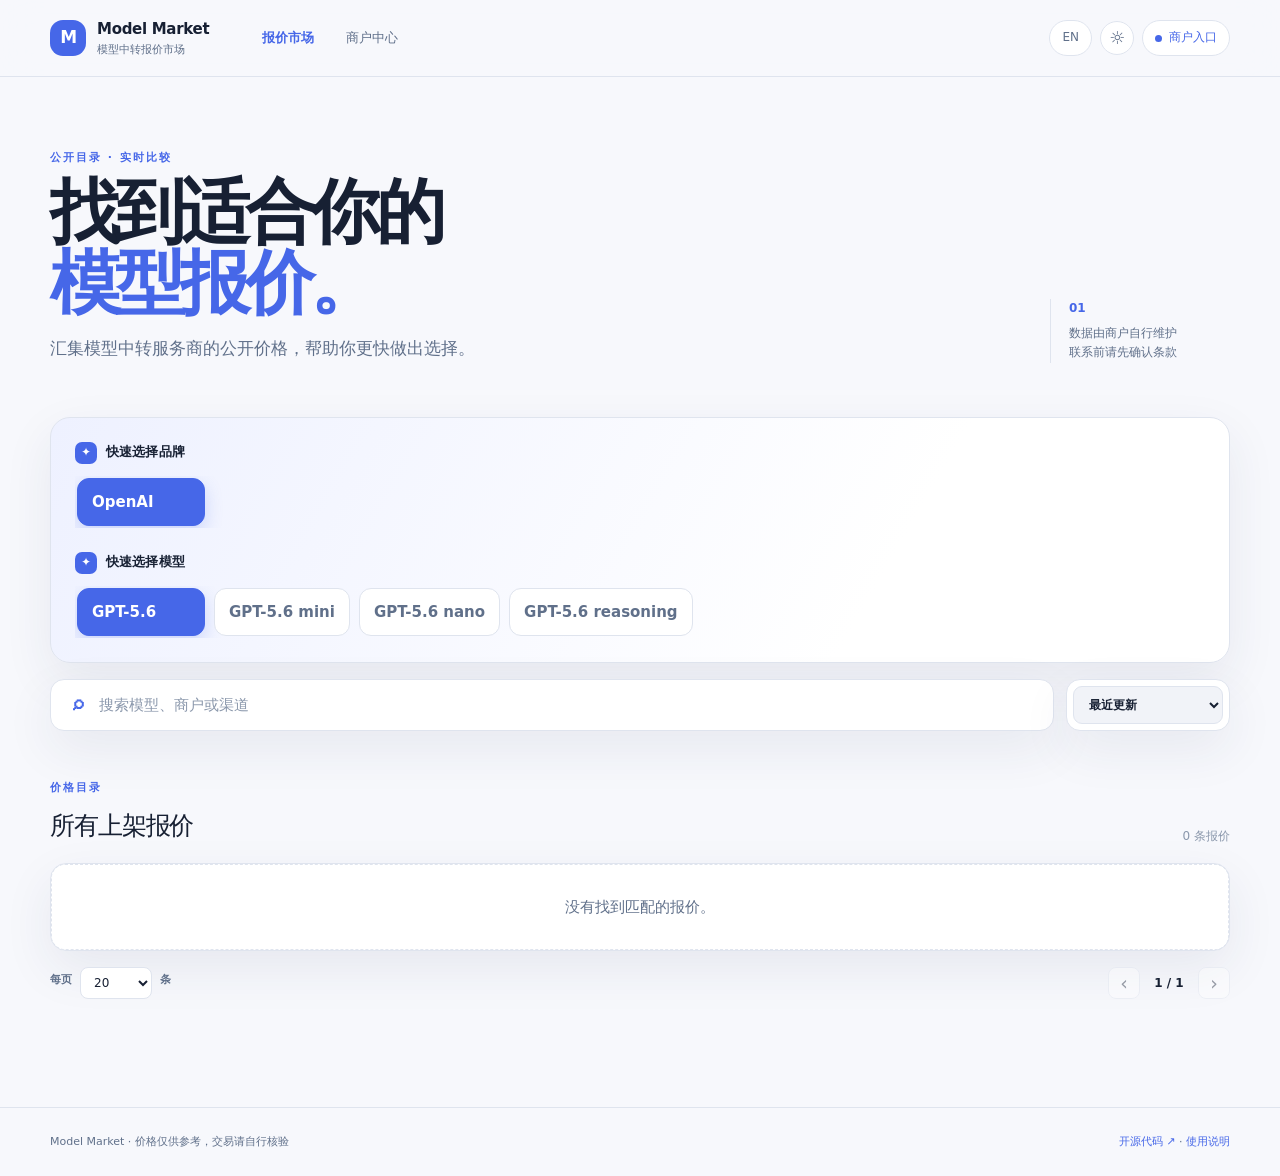
==== commit 28e460eb: "feat: add merchant channels and admin console" ====
--- a/index.html
+++ b/index.html
@@ -3,58 +3,83 @@
 <head>
   <meta charset="utf-8" />
   <meta name="viewport" content="width=device-width, initial-scale=1" />
-  <meta name="description" content="Model relay price market for comparing provider quotes and updates." />
+  <meta name="description" content="Model relay price market for comparing provider offers." />
   <meta name="google-site-verification" content="pH7KBhejmfeU05nAa3YSY6Nefcz-tV47RFE4K8MQ9aM" />
   <meta name="referrer" content="no-referrer" />
   <meta name="theme-color" content="#f5f7f4" />
   <title>Model Market</title>
   <script>
     (() => {
-      try { document.documentElement.className = localStorage.getItem('model-market-theme') === 'dark' ? 'theme-dark' : 'theme-light'; } catch (_) {}
+      try { document.documentElement.className = localStorage.getItem("model-market-theme") === "dark" ? "theme-dark" : "theme-light"; } catch (_) {}
     })();
   </script>
   <link rel="icon" href="favicon.svg" type="image/svg+xml" />
-  <link rel="preload" href="styles.css?v=20260723-12" as="style" />
-  <link rel="stylesheet" href="styles.css?v=20260723-12" />
+  <link rel="preload" href="styles.css?v=20260724-1" as="style" />
+  <link rel="stylesheet" href="styles.css?v=20260724-1" />
 </head>
 <body>
   <header class="site-header">
     <div class="container nav-wrap">
       <a class="brand" href="#market" aria-label="Model Market home"><span class="brand-mark">M</span><span><strong>Model Market</strong><small data-i18n="brandSub">模型中转报价市场</small></span></a>
-      <nav class="main-nav" aria-label="Primary navigation"><button class="nav-link is-active" data-view="market" data-i18n="navMarket">报价市场</button><button class="nav-link" data-view="merchant" data-i18n="navMerchant">商户中心</button></nav>
+      <nav class="main-nav" aria-label="Primary navigation">
+        <button class="nav-link is-active" data-view="market" data-i18n="navMarket">报价市场</button>
+        <button class="nav-link" data-view="merchant" data-i18n="navMerchant">商户中心</button>
+        <button class="nav-link hidden" id="admin-nav" data-view="admin" data-i18n="navAdmin">管理后台</button>
+      </nav>
       <div class="nav-actions"><button class="language" id="lang-toggle">EN</button><button class="icon-button" id="theme-toggle" data-i18n-aria="themeToggle" aria-label="切换主题">☼</button><button class="merchant-pill" data-view="merchant"><span class="status-dot"></span><span data-i18n="merchantEntry">商户入口</span></button></div>
     </div>
   </header>
 
   <main class="container page-shell">
     <section id="market-view" class="view is-visible">
-      <div class="hero"><div><p class="eyebrow" data-i18n="eyebrow">公开目录 · 实时比较</p><h1 data-i18n="heroTitle">找到适合你的<br /><em>模型报价。</em></h1><p class="hero-copy" data-i18n="heroCopy">汇集模型中转服务商的公开价格与动态，帮助你更快做出选择。</p></div><div class="hero-note"><span>01</span><p data-i18n="heroNote">数据由商户自行维护<br />联系前请先确认条款</p></div></div>
+      <div class="hero"><div><p class="eyebrow" data-i18n="eyebrow">公开目录 · 实时比较</p><h1 data-i18n="heroTitle">找到适合你的<br /><em>模型报价。</em></h1><p class="hero-copy" data-i18n="heroCopy">汇集模型中转服务商的公开价格，帮助你更快做出选择。</p></div><div class="hero-note"><span>01</span><p data-i18n="heroNote">数据由商户自行维护<br />联系前请先确认条款</p></div></div>
       <div class="market-controls"><section class="quick-filters" aria-label="Quick filters"><div class="quick-filter-group"><div class="quick-heading"><span class="quick-icon">✦</span><strong data-i18n="brandFilterTitle">快速选择品牌</strong></div><div class="quick-options" id="brand-filters"></div></div><div class="quick-filter-group"><div class="quick-heading"><span class="quick-icon">✦</span><strong data-i18n="modelFilterTitle">快速选择模型</strong></div><div class="quick-options" id="model-filters"></div></div></section><div class="toolbar"><label class="search-field"><span class="search-icon" aria-hidden="true">⌕</span><input id="search-input" type="search" data-i18n-placeholder="searchPlaceholder" placeholder="搜索模型或商户" /></label><label class="sort-field"><select id="sort-select"><option value="default" data-i18n="sortDefault">最近更新</option><option value="low" data-i18n="sortLow">价格最低</option><option value="high" data-i18n="sortHigh">价格最高</option></select></label></div></div>
       <section class="section-block"><div class="section-heading"><div><p class="eyebrow" data-i18n="quoteEyebrow">价格目录</p><h2 data-i18n="quoteTitle">所有上架报价</h2></div><span class="count-label" id="quote-count"></span></div><div id="quote-list" class="quote-list"></div><div class="pagination"><label class="page-size"><span data-i18n="perPage">每页</span><select id="page-size-select" aria-label="Rows per page"><option value="20">20</option><option value="50">50</option><option value="100">100</option></select><span data-i18n="rows">条</span></label><div class="page-nav"><button type="button" id="page-prev" data-i18n-aria="previousPage" aria-label="上一页">‹</button><span id="page-summary" aria-live="polite"></span><button type="button" id="page-next" data-i18n-aria="nextPage" aria-label="下一页">›</button></div></div></section>
     </section>
 
     <section id="merchant-view" class="view">
-      <div class="workspace-head"><div><p class="eyebrow" data-i18n="workspaceEyebrow">商户工作台 · 演示模式</p><h1 data-i18n="workspaceTitle">管理你的公开报价。</h1><p class="hero-copy" data-i18n="workspaceCopy">更新模型价格，让潜在用户找到你的服务。</p></div><div class="demo-badge" data-i18n="demoBadge">本地演示数据</div></div>
-      <div id="login-card" class="panel login-card"><div class="avatar">M</div><h2 data-i18n="loginTitle">进入商户中心</h2><p data-i18n="loginCopy">注册后即可维护你公开展示的模型报价。</p><div class="auth-tabs"><button type="button" class="auth-tab is-active" data-auth-mode="login" data-i18n="loginTab">登录</button><button type="button" class="auth-tab" data-auth-mode="register" data-i18n="registerTab">注册</button></div><form id="login-form" class="auth-form"><label><span data-i18n="emailLabel">邮箱</span><input id="login-email" type="email" autocomplete="email" required /></label><label><span data-i18n="passwordLabel">密码</span><input id="login-password" type="password" autocomplete="current-password" required /></label><button class="primary-button" type="submit" data-i18n="loginButton">登录</button></form><form id="register-form" class="auth-form hidden"><label><span data-i18n="merchantNameLabel">商户名称</span><input id="register-merchant-name" maxlength="48" autocomplete="organization" required /></label><label><span data-i18n="contactLabel">公开联系方式</span><input id="register-contact" maxlength="80" autocomplete="off" data-i18n-placeholder="contactPlaceholder" placeholder="例如：邮箱、Telegram 或微信" required /></label><label><span data-i18n="emailLabel">邮箱</span><input id="register-email" type="email" autocomplete="email" required /></label><label><span data-i18n="passwordLabel">密码</span><input id="register-password" type="password" minlength="12" maxlength="128" autocomplete="new-password" required /></label><div id="turnstile-widget" class="turnstile-widget"></div><button class="primary-button" type="submit" data-i18n="registerButton">创建商户账户</button></form><p class="form-status" id="auth-status" role="status"></p><p class="fine-print" data-i18n="localOnly">认证信息仅用于登录，不会公开展示。</p></div>
-      <div id="dashboard" class="dashboard hidden"><div class="dashboard-intro"><div class="avatar avatar-large">M</div><div><h2 id="merchant-name">商户中心</h2><p data-i18n="merchantDesc">维护你公开展示的模型报价。</p></div><button class="text-button logout" id="logout-button" data-i18n="logout">退出</button></div>
-        <div class="dashboard-grid"><section class="panel editor-card"><div class="card-heading"><div><p class="eyebrow" data-i18n="quoteManageEyebrow">我的报价</p><h2 data-i18n="quoteManageTitle">更新模型价格</h2></div><span class="small-label" data-i18n="onePerModel">每个模型一条</span></div><form id="quote-form"><label><span data-i18n="modelLabel">模型</span><select id="model-select"></select></label><div class="form-row"><label><span data-i18n="inputPrice">输入价 / 缓存（1M）</span><input id="input-price" type="number" min="0" step="0.01" required /></label><label><span data-i18n="cacheWritePrice">缓存生成价（1M）</span><input id="input-cache-price" type="number" min="0" step="0.01" required /></label><label><span data-i18n="outputPrice">输出价 / 缓存（1M）</span><input id="output-price" type="number" min="0" step="0.01" required /></label><label><span data-i18n="cacheReadPrice">缓存读取价（1M）</span><input id="output-cache-price" type="number" min="0" step="0.01" required /></label></div><label><span data-i18n="channelDescription">渠道说明</span><input id="quote-note" maxlength="60" data-i18n-placeholder="channelPlaceholder" placeholder="例如：新用户首月 9 折" /></label><button class="primary-button" type="submit" data-i18n="saveQuote">保存报价</button></form><p class="form-status" id="quote-status" role="status"></p></section></div>
-        <section class="panel my-records"><div class="card-heading"><div><p class="eyebrow" data-i18n="previewEyebrow">公开预览</p><h2 data-i18n="previewTitle">访客看到的样子</h2></div></div><div id="my-preview"></div></section>
+      <div class="workspace-head"><div><p class="eyebrow" data-i18n="workspaceEyebrow">商户工作台</p><h1 data-i18n="workspaceTitle">管理你的公开渠道。</h1><p class="hero-copy" data-i18n="workspaceCopy">每个模型最多配置两个渠道，保存后立即生效。</p></div><div class="demo-badge" data-i18n="channelLimit">每个模型最多 2 个渠道</div></div>
+      <div id="login-card" class="panel login-card"><div class="avatar">M</div><h2 data-i18n="loginTitle">进入商户中心</h2><p data-i18n="loginCopy">注册后即可维护公开报价。</p><div class="auth-tabs"><button type="button" class="auth-tab is-active" data-auth-mode="login" data-i18n="loginTab">登录</button><button type="button" class="auth-tab" data-auth-mode="register" data-i18n="registerTab">注册</button></div><form id="login-form" class="auth-form"><label><span data-i18n="emailLabel">邮箱</span><input id="login-email" type="email" autocomplete="email" required /></label><label><span data-i18n="passwordLabel">密码</span><input id="login-password" type="password" autocomplete="current-password" required /></label><button class="primary-button" type="submit" data-i18n="loginButton">登录</button></form><form id="register-form" class="auth-form hidden"><label><span data-i18n="merchantNameLabel">商户名称</span><input id="register-merchant-name" maxlength="48" autocomplete="organization" required /></label><label><span data-i18n="contactLabel">公开联系方式</span><input id="register-contact" maxlength="80" autocomplete="off" data-i18n-placeholder="contactPlaceholder" placeholder="例如：邮箱、Telegram 或微信" required /></label><label><span data-i18n="emailLabel">邮箱</span><input id="register-email" type="email" autocomplete="email" required /></label><label><span data-i18n="passwordLabel">密码</span><input id="register-password" type="password" minlength="12" maxlength="128" autocomplete="new-password" required /></label><div id="turnstile-widget" class="turnstile-widget"></div><button class="primary-button" type="submit" data-i18n="registerButton">创建商户账户</button></form><p class="form-status" id="auth-status" role="status"></p><p class="fine-print" data-i18n="localOnly">认证信息仅用于登录，不会公开展示。</p></div>
+      <div id="dashboard" class="dashboard hidden">
+        <div class="dashboard-intro"><div class="avatar avatar-large">M</div><div><h2 id="merchant-name">商户中心</h2><p data-i18n="merchantDesc">维护公开展示的模型渠道。</p></div><button class="text-button logout" id="logout-button" data-i18n="logout">退出</button></div>
+        <section class="panel editor-card" id="offer-editor">
+          <div class="card-heading"><div><p class="eyebrow" data-i18n="quoteManageEyebrow">我的渠道</p><h2 data-i18n="quoteManageTitle">模型渠道管理</h2></div><label class="model-picker"><span data-i18n="modelLabel">模型</span><select id="model-select"></select></label></div>
+          <p class="offer-help" data-i18n="channelLimitHelp">渠道 1 和渠道 2 独立维护。下架可恢复，删除不可撤销。</p>
+          <div class="offer-grid">
+            <form class="offer-card" data-channel-slot="1"><div class="offer-card-head"><div><span class="slot-number">01</span><strong data-i18n="channelOne">渠道 1</strong></div><span class="status-badge" data-offer-status>—</span></div><div class="form-row"><label><span data-i18n="channelName">渠道名称</span><input data-field="channelName" maxlength="64" required /></label><label><span data-i18n="channelContact">渠道联系方式</span><input data-field="channelContact" maxlength="120" /></label></div><div class="form-row"><label><span data-i18n="channelUrl">渠道网址</span><input data-field="channelUrl" type="url" maxlength="300" placeholder="https://" /></label><label><span data-i18n="channelRegion">服务区域</span><input data-field="channelRegion" maxlength="64" /></label></div><div class="price-grid"><label><span data-i18n="inputPrice">输入价（1M）</span><input id="input-price" data-field="inputPrice" type="number" min="0" step="0.001" required /></label><label><span data-i18n="cacheWritePrice">缓存生成价（1M）</span><input id="input-cache-price" data-field="cacheWritePrice" type="number" min="0" step="0.001" required /></label><label><span data-i18n="outputPrice">输出价（1M）</span><input id="output-price" data-field="outputPrice" type="number" min="0" step="0.001" required /></label><label><span data-i18n="cacheReadPrice">缓存读取价（1M）</span><input id="output-cache-price" data-field="cacheReadPrice" type="number" min="0" step="0.001" required /></label></div><label><span data-i18n="channelDescription">渠道说明</span><input id="quote-note" maxlength="60" data-field="channelNote" data-i18n-placeholder="channelPlaceholder" placeholder="例如：新用户首月 9 折" /></label><div class="offer-actions"><button class="primary-button" type="submit" data-i18n="saveOffer">保存渠道</button><button class="secondary-button" type="button" data-offer-action="hide" data-i18n="hideOffer">下架</button><button class="secondary-button hidden" type="button" data-offer-action="restore" data-i18n="restoreOffer">恢复</button><button class="danger-button" type="button" data-offer-action="delete" data-i18n="deleteOffer">删除</button></div><p class="form-status" data-offer-message role="status"></p></form>
+            <form class="offer-card" data-channel-slot="2"><div class="offer-card-head"><div><span class="slot-number">02</span><strong data-i18n="channelTwo">渠道 2</strong></div><span class="status-badge" data-offer-status>—</span></div><div class="form-row"><label><span data-i18n="channelName">渠道名称</span><input data-field="channelName" maxlength="64" required /></label><label><span data-i18n="channelContact">渠道联系方式</span><input data-field="channelContact" maxlength="120" /></label></div><div class="form-row"><label><span data-i18n="channelUrl">渠道网址</span><input data-field="channelUrl" type="url" maxlength="300" placeholder="https://" /></label><label><span data-i18n="channelRegion">服务区域</span><input data-field="channelRegion" maxlength="64" /></label></div><div class="price-grid"><label><span data-i18n="inputPrice">输入价（1M）</span><input data-field="inputPrice" type="number" min="0" step="0.001" required /></label><label><span data-i18n="cacheWritePrice">缓存生成价（1M）</span><input data-field="cacheWritePrice" type="number" min="0" step="0.001" required /></label><label><span data-i18n="outputPrice">输出价（1M）</span><input data-field="outputPrice" type="number" min="0" step="0.001" required /></label><label><span data-i18n="cacheReadPrice">缓存读取价（1M）</span><input data-field="cacheReadPrice" type="number" min="0" step="0.001" required /></label></div><label><span data-i18n="channelDescription">渠道说明</span><input maxlength="60" data-field="channelNote" data-i18n-placeholder="channelPlaceholder" placeholder="例如：企业用户可议价" /></label><div class="offer-actions"><button class="primary-button" type="submit" data-i18n="saveOffer">保存渠道</button><button class="secondary-button" type="button" data-offer-action="hide" data-i18n="hideOffer">下架</button><button class="secondary-button hidden" type="button" data-offer-action="restore" data-i18n="restoreOffer">恢复</button><button class="danger-button" type="button" data-offer-action="delete" data-i18n="deleteOffer">删除</button></div><p class="form-status" data-offer-message role="status"></p></form>
+          </div>
+        </section>
+        <section class="panel my-records"><div class="card-heading"><div><p class="eyebrow" data-i18n="previewEyebrow">公开预览</p><h2 data-i18n="previewTitle">当前模型的公开渠道</h2></div></div><div id="my-preview"></div></section>
+      </div>
+    </section>
+
+    <section id="admin-view" class="view">
+      <div class="workspace-head"><div><p class="eyebrow" data-i18n="adminEyebrow">系统管理</p><h1 data-i18n="adminTitle">目录、商户与渠道治理。</h1><p class="hero-copy" data-i18n="adminCopy">下架为软删除，可恢复；删除为物理删除并保留审计快照。</p></div><button class="text-button" id="admin-refresh" data-i18n="refresh">刷新数据</button></div>
+      <div id="admin-forbidden" class="panel empty-state"><span data-i18n="adminForbidden">仅管理员可以访问此页面。</span></div>
+      <div id="admin-console" class="admin-console hidden">
+        <nav class="admin-tabs" aria-label="Admin sections"><button class="is-active" data-admin-panel="overview" data-i18n="adminOverview">概览</button><button data-admin-panel="brands" data-i18n="adminBrands">品牌</button><button data-admin-panel="models" data-i18n="adminModels">模型</button><button data-admin-panel="merchants" data-i18n="adminMerchants">商户</button><button data-admin-panel="offers" data-i18n="adminOffers">渠道</button><button data-admin-panel="audit" data-i18n="adminAudit">审计日志</button></nav>
+        <section id="admin-overview" class="admin-panel is-active"><div class="metric-grid" id="admin-metrics"></div></section>
+        <section id="admin-brands" class="admin-panel"><div class="admin-split"><form id="brand-form" class="panel compact-form"><h2 data-i18n="createBrand">添加品牌</h2><label><span>Slug</span><input name="slug" pattern="[a-z0-9-]+" required /></label><label><span data-i18n="name">名称</span><input name="name" maxlength="64" required /></label><label><span data-i18n="sortOrder">排序</span><input name="sortOrder" type="number" value="0" /></label><button class="primary-button" data-i18n="create">创建</button><p class="form-status" data-admin-message></p></form><div class="panel table-panel"><div class="admin-table-wrap"><table class="admin-table"><thead><tr><th>ID</th><th data-i18n="name">名称</th><th data-i18n="status">状态</th><th data-i18n="actions">操作</th></tr></thead><tbody id="admin-brand-rows"></tbody></table></div></div></div></section>
+        <section id="admin-models" class="admin-panel"><div class="admin-split"><form id="model-form" class="panel compact-form"><h2 data-i18n="createModel">添加模型</h2><label><span>ID / Slug</span><input name="id" pattern="[a-z0-9-]+" required /></label><label><span data-i18n="brand">品牌</span><select name="brandId" required></select></label><label><span data-i18n="name">名称</span><input name="name" maxlength="96" required /></label><label><span data-i18n="description">说明</span><input name="description" maxlength="300" /></label><button class="primary-button" data-i18n="create">创建</button><p class="form-status" data-admin-message></p></form><div class="panel table-panel"><div class="admin-table-wrap"><table class="admin-table"><thead><tr><th>ID</th><th data-i18n="brand">品牌</th><th data-i18n="name">名称</th><th data-i18n="status">状态</th><th data-i18n="actions">操作</th></tr></thead><tbody id="admin-model-rows"></tbody></table></div></div></div></section>
+        <section id="admin-merchants" class="admin-panel"><div class="panel table-panel"><div class="admin-table-wrap"><table class="admin-table"><thead><tr><th data-i18n="merchant">商户</th><th data-i18n="emailLabel">邮箱</th><th data-i18n="offerCount">渠道数</th><th data-i18n="status">状态</th><th data-i18n="actions">操作</th></tr></thead><tbody id="admin-merchant-rows"></tbody></table></div></div></section>
+        <section id="admin-offers" class="admin-panel"><div class="panel table-panel"><div class="admin-table-wrap"><table class="admin-table"><thead><tr><th>ID</th><th data-i18n="merchant">商户</th><th data-i18n="modelLabel">模型</th><th data-i18n="channel">渠道</th><th data-i18n="status">状态</th><th data-i18n="actions">操作</th></tr></thead><tbody id="admin-offer-rows"></tbody></table></div></div></section>
+        <section id="admin-audit" class="admin-panel"><div class="panel table-panel"><div class="admin-table-wrap"><table class="admin-table"><thead><tr><th data-i18n="time">时间</th><th data-i18n="action">动作</th><th data-i18n="target">对象</th><th data-i18n="reason">原因</th></tr></thead><tbody id="admin-audit-rows"></tbody></table></div></div></section>
       </div>
     </section>
   </main>
 
   <footer class="site-footer"><div class="container footer-wrap"><p>Model Market · <span data-i18n="footerDisclaimer">价格仅供参考，交易请自行核验</span></p><div><a href="https://github.com/Barsminto/zimu-ai" target="_blank" rel="noopener noreferrer" data-i18n="openSource">Open source ↗</a><span> · </span><a href="README.md" data-i18n="docs">使用说明</a></div></div></footer>
-  <dialog id="contact-dialog" class="modal"><div class="modal-card"><button class="modal-close" data-close-modal aria-label="Close">×</button><p class="eyebrow" data-i18n="contactEyebrow">联系商户</p><h2 id="contact-name">Aurora API</h2><p class="modal-copy" data-i18n="contactCopy">以下联系方式来自商户公开信息，联系时请说明你需要的模型与用量。</p><div id="contact-details" class="contact-details"></div></div></dialog>
-  <script type="module" src="app.js?v=20260723-15"></script>
+  <dialog id="contact-dialog" class="modal"><div class="modal-card"><button class="modal-close" data-close-modal aria-label="Close">×</button><p class="eyebrow" data-i18n="contactEyebrow">联系商户</p><h2 id="contact-name">Model Market</h2><p class="modal-copy" data-i18n="contactCopy">以下联系方式由商户公开提供。</p><div id="contact-details" class="contact-details"></div></div></dialog>
+  <script type="module" src="app.js?v=20260724-1"></script>
   <script>
-    window.addEventListener('load', () => {
+    window.addEventListener("load", () => {
       const hostname = window.location.hostname;
-      const isLocal = hostname === 'localhost' || hostname === '127.0.0.1' || hostname === '::1';
-      if (isLocal) return;
-      const script = document.createElement('script');
-      script.type = 'module';
-      script.src = 'https://static.cloudflareinsights.com/beacon.min.js';
-      script.dataset.cfBeacon = JSON.stringify({ token: 'fab10c83845c4f888c1043c1f8bdb2fc' });
+      if (["localhost", "127.0.0.1", "::1"].includes(hostname)) return;
+      const script = document.createElement("script");
+      script.type = "module";
+      script.src = "https://static.cloudflareinsights.com/beacon.min.js";
+      script.dataset.cfBeacon = JSON.stringify({ token: "fab10c83845c4f888c1043c1f8bdb2fc" });
       document.head.appendChild(script);
     }, { once: true });
   </script>
--- a/styles.css
+++ b/styles.css
@@ -1 +1 @@
-*,:after,:before{--tw-border-spacing-x:0;--tw-border-spacing-y:0;--tw-translate-x:0;--tw-translate-y:0;--tw-rotate:0;--tw-skew-x:0;--tw-skew-y:0;--tw-scale-x:1;--tw-scale-y:1;--tw-pan-x: ;--tw-pan-y: ;--tw-pinch-zoom: ;--tw-scroll-snap-strictness:proximity;--tw-gradient-from-position: ;--tw-gradient-via-position: ;--tw-gradient-to-position: ;--tw-ordinal: ;--tw-slashed-zero: ;--tw-numeric-figure: ;--tw-numeric-spacing: ;--tw-numeric-fraction: ;--tw-ring-inset: ;--tw-ring-offset-width:0px;--tw-ring-offset-color:#fff;--tw-ring-color:rgba(59,130,246,.5);--tw-ring-offset-shadow:0 0 #0000;--tw-ring-shadow:0 0 #0000;--tw-shadow:0 0 #0000;--tw-shadow-colored:0 0 #0000;--tw-blur: ;--tw-brightness: ;--tw-contrast: ;--tw-grayscale: ;--tw-hue-rotate: ;--tw-invert: ;--tw-saturate: ;--tw-sepia: ;--tw-drop-shadow: ;--tw-backdrop-blur: ;--tw-backdrop-brightness: ;--tw-backdrop-contrast: ;--tw-backdrop-grayscale: ;--tw-backdrop-hue-rotate: ;--tw-backdrop-invert: ;--tw-backdrop-opacity: ;--tw-backdrop-saturate: ;--tw-backdrop-sepia: ;--tw-contain-size: ;--tw-contain-layout: ;--tw-contain-paint: ;--tw-contain-style: }::backdrop{--tw-border-spacing-x:0;--tw-border-spacing-y:0;--tw-translate-x:0;--tw-translate-y:0;--tw-rotate:0;--tw-skew-x:0;--tw-skew-y:0;--tw-scale-x:1;--tw-scale-y:1;--tw-pan-x: ;--tw-pan-y: ;--tw-pinch-zoom: ;--tw-scroll-snap-strictness:proximity;--tw-gradient-from-position: ;--tw-gradient-via-position: ;--tw-gradient-to-position: ;--tw-ordinal: ;--tw-slashed-zero: ;--tw-numeric-figure: ;--tw-numeric-spacing: ;--tw-numeric-fraction: ;--tw-ring-inset: ;--tw-ring-offset-width:0px;--tw-ring-offset-color:#fff;--tw-ring-color:rgba(59,130,246,.5);--tw-ring-offset-shadow:0 0 #0000;--tw-ring-shadow:0 0 #0000;--tw-shadow:0 0 #0000;--tw-shadow-colored:0 0 #0000;--tw-blur: ;--tw-brightness: ;--tw-contrast: ;--tw-grayscale: ;--tw-hue-rotate: ;--tw-invert: ;--tw-saturate: ;--tw-sepia: ;--tw-drop-shadow: ;--tw-backdrop-blur: ;--tw-backdrop-brightness: ;--tw-backdrop-contrast: ;--tw-backdrop-grayscale: ;--tw-backdrop-hue-rotate: ;--tw-backdrop-invert: ;--tw-backdrop-opacity: ;--tw-backdrop-saturate: ;--tw-backdrop-sepia: ;--tw-contain-size: ;--tw-contain-layout: ;--tw-contain-paint: ;--tw-contain-style: }/*! tailwindcss v3.4.17 | MIT License | https://tailwindcss.com*/*,:after,:before{box-sizing:border-box;border:0 solid #e5e7eb}:after,:before{--tw-content:""}:host,html{line-height:1.5;-webkit-text-size-adjust:100%;-moz-tab-size:4;-o-tab-size:4;tab-size:4;font-family:ui-sans-serif,system-ui,-apple-system,Segoe UI,Roboto,PingFang SC,Noto Sans SC,sans-serif;font-feature-settings:normal;font-variation-settings:normal;-webkit-tap-highlight-color:transparent}body{line-height:inherit}hr{height:0;color:inherit;border-top-width:1px}abbr:where([title]){-webkit-text-decoration:underline dotted;text-decoration:underline dotted}h1,h2,h3,h4,h5,h6{font-size:inherit;font-weight:inherit}a{text-decoration:inherit}b,strong{font-weight:bolder}code,kbd,pre,samp{font-family:ui-monospace,SFMono-Regular,Menlo,Monaco,Consolas,Liberation Mono,Courier New,monospace;font-feature-settings:normal;font-variation-settings:normal;font-size:1em}small{font-size:80%}sub,sup{font-size:75%;line-height:0;position:relative;vertical-align:baseline}sub{bottom:-.25em}sup{top:-.5em}table{text-indent:0;border-color:inherit;border-collapse:collapse}button,input,optgroup,select,textarea{font-family:inherit;font-feature-settings:inherit;font-variation-settings:inherit;font-size:100%;font-weight:inherit;line-height:inherit;letter-spacing:inherit;color:inherit;margin:0;padding:0}button,select{text-transform:none}button,input:where([type=button]),input:where([type=reset]),input:where([type=submit]){-webkit-appearance:button;background-color:transparent;background-image:none}:-moz-focusring{outline:auto}:-moz-ui-invalid{box-shadow:none}progress{vertical-align:baseline}::-webkit-inner-spin-button,::-webkit-outer-spin-button{height:auto}[type=search]{-webkit-appearance:textfield;outline-offset:-2px}::-webkit-search-decoration{-webkit-appearance:none}::-webkit-file-upload-button{-webkit-appearance:button;font:inherit}summary{display:list-item}blockquote,dd,dl,figure,h1,h2,h3,h4,h5,h6,hr,p,pre{margin:0}fieldset{margin:0}fieldset,legend{padding:0}menu,ol,ul{list-style:none;margin:0;padding:0}dialog{padding:0}input::-moz-placeholder,textarea::-moz-placeholder{opacity:1;color:#9ca3af}input::placeholder,textarea::placeholder{opacity:1;color:#9ca3af}[role=button],button{cursor:pointer}:disabled{cursor:default}audio,canvas,embed,iframe,img,object,svg,video{display:block;vertical-align:middle}img,video{max-width:100%;height:auto}[hidden]:where(:not([hidden=until-found])){display:none}.container{width:100%}@media (min-width:640px){.container{max-width:640px}}@media (min-width:768px){.container{max-width:768px}}@media (min-width:1024px){.container{max-width:1024px}}@media (min-width:1280px){.container{max-width:1280px}}@media (min-width:1536px){.container{max-width:1536px}}.static{position:static}.hidden{display:none}:root{color-scheme:light;--page:#f7f8fc;--panel:#fff;--panel-soft:#f1f3f8;--text:#172033;--muted:#60708a;--faint:#8b98ac;--line:#dfe4ee;--accent:#4667e8;--accent-soft:#e9edff;--accent-strong:#2947bd;--warm:#f4b860;--shadow:0 18px 50px rgba(34,48,84,.08)}:root.theme-dark{color-scheme:dark;--page:#111624;--panel:#192033;--panel-soft:#222c43;--text:#f4f7ff;--muted:#b6c1d6;--faint:#8f9db7;--line:#34405a;--accent:#89a0ff;--accent-soft:#29365f;--accent-strong:#c7d1ff;--warm:#f5c46e;--shadow:0 20px 60px rgba(0,0,0,.28)}*{box-sizing:border-box}html{scroll-behavior:smooth}body{margin:0;min-width:320px;color:var(--text);background:var(--page);font:15px/1.6 ui-sans-serif,system-ui,-apple-system,BlinkMacSystemFont,Segoe UI,PingFang SC,Noto Sans SC,sans-serif}button,input,select,textarea{font:inherit}a,button{-webkit-tap-highlight-color:transparent}button{cursor:pointer}a{color:inherit}.container{width:min(1180px,calc(100% - 40px));margin-inline:auto}.site-header{position:sticky;top:0;z-index:10;border-bottom:1px solid var(--line);background:color-mix(in srgb,var(--page) 90%,transparent);-webkit-backdrop-filter:blur(18px);backdrop-filter:blur(18px)}.nav-wrap{min-height:76px;gap:40px}.brand,.nav-wrap{display:flex;align-items:center}.brand{gap:11px;color:var(--text);text-decoration:none;min-width:-moz-max-content;min-width:max-content}.avatar,.brand-mark{display:grid;place-items:center;border-radius:13px;background:var(--accent);color:#fff;font-weight:700}.brand-mark{width:36px;height:36px;font-size:17px;letter-spacing:-.08em}.brand strong{display:block;font-size:15px;letter-spacing:-.02em}.brand small{display:block;color:var(--muted);font-size:11px}.main-nav{display:flex;gap:6px;flex:1}.filter,.language,.nav-link,.text-button{border:0;background:transparent;color:var(--muted)}.nav-link{padding:8px 13px;font-size:13px}.nav-link.is-active,.nav-link:hover,.text-button:hover{color:var(--accent)}.nav-link.is-active{font-weight:650}.nav-actions{display:flex;align-items:center;gap:8px}.icon-button,.language,.merchant-pill{border:1px solid var(--line);border-radius:999px;padding:7px 12px;color:var(--muted);background:var(--panel);font-size:12px}.icon-button{width:34px;height:34px;padding:0;font-size:18px}.merchant-pill{display:inline-flex;align-items:center;gap:7px;color:var(--accent)}.status-dot{width:7px;height:7px;border-radius:50%;background:var(--accent)}.page-shell{padding:72px 0 108px}.view{display:none}.view.is-visible{display:block}.hero,.workspace-head{display:flex;justify-content:space-between;align-items:end;gap:40px;padding-bottom:54px}.eyebrow{color:var(--accent);font-size:11px;font-weight:700;letter-spacing:.18em;text-transform:uppercase;margin:0 0 10px}h1,h2,h3,p{margin-top:0}h1{margin-bottom:16px;font-size:clamp(38px,6vw,70px);line-height:1.02;letter-spacing:-.07em;font-weight:760}h1 em{color:var(--accent);font-style:normal}.hero-copy{max-width:580px;color:var(--muted);font-size:17px;margin:0}.market-controls{margin-bottom:48px}.quick-filters{display:grid;gap:24px;margin-bottom:16px;padding:24px;border:1px solid var(--line);border-radius:20px;background:linear-gradient(120deg,color-mix(in srgb,var(--accent-soft) 78%,var(--panel)),var(--panel) 70%);box-shadow:var(--shadow)}.quick-filter-group{min-width:0}.quick-heading{display:flex;align-items:center;gap:9px;margin-bottom:12px;color:var(--text);font-size:13px;letter-spacing:.01em}.quick-icon{display:grid;place-items:center;width:22px;height:22px;border-radius:7px;background:var(--accent);color:#fff;font-size:12px}.quick-options{display:flex;gap:9px;overflow-x:auto;padding:2px;scrollbar-width:thin}.quick-option{min-width:128px;padding:11px 14px;border:1px solid var(--line);border-radius:12px;background:var(--panel);color:var(--muted);text-align:left;white-space:nowrap;font-weight:650;transition:border-color .15s,background .15s,color .15s,transform .15s}.quick-option:hover{border-color:var(--accent);color:var(--accent-strong);transform:translateY(-1px)}.quick-option.is-active{border-color:var(--accent);background:var(--accent);color:#fff;box-shadow:0 7px 18px color-mix(in srgb,var(--accent) 22%,transparent)}.hero-note{min-width:180px;padding-left:18px;border-left:1px solid var(--line);color:var(--muted);font-size:12px}.hero-note span{color:var(--accent);font-weight:700}.hero-note p{margin:6px 0 0}.toolbar{display:grid;grid-template-columns:minmax(0,1fr) auto;gap:12px;align-items:stretch}.search-field,.sort-field{min-height:52px;border:1px solid var(--line);border-radius:14px;background:var(--panel);box-shadow:var(--shadow)}.search-field{display:flex;align-items:center;gap:12px;padding:0 17px;color:var(--faint)}.search-icon{display:grid;place-items:center;width:20px;color:var(--accent);font-size:20px;line-height:1}.search-field input{width:100%;min-width:0;border:0;outline:0;padding:0;background:transparent;color:var(--text);font-size:15px}.search-field input::-moz-placeholder{color:var(--faint)}.search-field input::placeholder{color:var(--faint)}.sort-field{display:flex;align-items:center;padding:6px;color:var(--muted);font-size:12px;font-weight:650;white-space:nowrap}.sort-field select{width:150px;height:38px;padding:0 32px 0 11px;border:1px solid var(--line);border-radius:9px;outline:0;background:var(--panel-soft);color:var(--text);font-size:12px;font-weight:650}.filters{display:flex;gap:3px}.filter{padding:8px 11px;border-radius:9px;font-size:12px;white-space:nowrap}.filter.is-active{background:var(--accent-soft);color:var(--accent-strong);font-weight:650}.section-block{margin-top:46px}.card-heading,.section-heading{display:flex;align-items:end;justify-content:space-between;gap:16px;margin-bottom:17px}.card-heading h2,.section-heading h2{margin:0;font-size:25px;letter-spacing:-.045em}.count-label,.small-label{color:var(--faint);font-size:12px}.quote-list{overflow:visible;border:1px solid var(--line);border-radius:16px}.quote-list,.quote-model-sticky{background:var(--panel);box-shadow:var(--shadow)}.quote-model-sticky{position:fixed;top:var(--site-header-height,76px);z-index:8;box-sizing:border-box;overflow:hidden;border:1px solid var(--line);border-radius:0 0 12px 12px;opacity:0;pointer-events:none;transform:translateY(-8px);visibility:hidden;transition:opacity .15s,transform .15s,visibility .15s}.quote-model-sticky.is-visible{opacity:1;transform:translateY(0);visibility:visible}.quote-sticky-title{display:flex;align-items:center;justify-content:center;gap:9px;min-height:48px;padding:0 16px;text-align:center}.quote-model-sticky strong{color:var(--text);font-size:14px}.quote-model-sticky span{color:var(--muted);font-size:11px}.quote-table-wrap{overflow-x:auto}.quote-table{width:100%;min-width:800px;border-collapse:collapse;table-layout:fixed;text-align:left}.quote-table th{padding:14px 16px;background:var(--panel-soft);color:var(--muted);font-size:10px;font-weight:750;letter-spacing:.07em;text-transform:uppercase;white-space:nowrap}.quote-sticky-table{min-width:0;table-layout:fixed}.quote-sticky-table th{white-space:normal}.quote-table th small{display:block;color:var(--faint);font-size:9px;font-weight:500;text-transform:none}.quote-table td{padding:17px 16px;border-top:1px solid var(--line);color:var(--muted);font-size:12px;white-space:nowrap}.quote-table tbody tr{transition:background .15s}.quote-table tbody tr:hover{background:color-mix(in srgb,var(--accent-soft) 45%,transparent)}.quote-col-channel{width:22%}.quote-col-merchant{width:18%}.quote-col-input,.quote-col-output,.quote-col-updated{width:16%}.quote-col-action{width:12%}.quote-table td strong{display:block;color:var(--text);font-size:13px}.channel-cell{overflow:hidden;color:var(--muted);text-overflow:ellipsis;white-space:nowrap}.quote-table .price-cell{color:var(--text);font-size:16px;font-weight:700;letter-spacing:-.03em}.quote-table .price-cell small,.quote-table .price-cell span{display:block}.quote-table .price-cell small{margin-top:2px;color:var(--faint);font-size:11px;font-weight:600;letter-spacing:0}.pagination{display:flex;align-items:center;justify-content:space-between;gap:14px;margin-top:16px;color:var(--muted);font-size:12px}.page-nav,.page-size{display:flex;align-items:center;gap:8px}.page-size select{width:72px;padding:7px 25px 7px 9px;font-size:12px}.page-nav button,.page-size select{border:1px solid var(--line);border-radius:8px;background:var(--panel);color:var(--text)}.page-nav button{width:32px;height:32px;font-size:19px;line-height:1}.page-nav button:hover:not(:disabled){border-color:var(--accent);color:var(--accent)}.page-nav button:disabled{cursor:not-allowed;opacity:.42}.page-nav span{min-width:42px;color:var(--text);text-align:center;font-weight:650}.contact-button{border:1px solid var(--line);border-radius:7px;padding:6px 9px;background:transparent;color:var(--accent);font-size:11px}.contact-button:hover{border-color:var(--accent);background:var(--accent-soft)}.panel,.quote-card{border:1px solid var(--line);background:var(--panel);box-shadow:var(--shadow)}.quote-card{padding:20px;border-radius:15px}.quote-top{display:flex;align-items:flex-start;gap:11px}.model-icon{width:34px;height:34px;flex:0 0 34px;display:grid;place-items:center;border:1px solid var(--line);border-radius:10px;color:var(--accent);font-weight:700;font-size:12px}.quote-top h3{margin:1px 0 2px;font-size:15px}.quote-top p{margin:0;color:var(--muted);font-size:11px}.more-button{margin-left:auto;border:0;background:transparent;color:var(--faint);letter-spacing:2px}.price-row{display:grid;grid-template-columns:1fr 1fr;gap:10px;margin:25px 0 18px}.price-row div{padding:12px;border-radius:10px;background:var(--panel-soft)}.price-row small,.price-row span{display:block;color:var(--muted);font-size:10px}.price-row strong{display:block;margin:2px 0;font-size:25px;letter-spacing:-.05em;color:var(--text)}.quote-bottom{display:flex;justify-content:space-between;gap:10px;padding-top:13px;border-top:1px solid var(--line);color:var(--muted);font-size:10px}.quote-bottom span:last-child{color:var(--faint);white-space:nowrap}.avatar{width:34px;height:34px;flex:0 0 34px;font-size:13px}.avatar-large{width:48px;height:48px;flex-basis:48px;font-size:18px}.text-button{color:var(--accent);font-size:12px;font-weight:650}.workspace-head{align-items:start}.workspace-head h1{font-size:clamp(36px,5vw,58px)}.demo-badge{display:inline-flex;align-items:center;padding:6px 9px;border-radius:7px;color:var(--accent-strong);background:var(--accent-soft);font-size:11px;white-space:nowrap}.panel{border-radius:16px;padding:25px}.login-card{max-width:470px;text-align:center;margin:10px auto 0;padding:46px 35px}.login-card .avatar{margin:0 auto 16px}.login-card h2{margin-bottom:8px;font-size:24px;letter-spacing:-.04em}.login-card p{color:var(--muted);font-size:13px}.primary-button{border:0;border-radius:9px;background:var(--accent);color:#fff;padding:11px 16px;font-weight:650;font-size:13px;transition:transform .15s,background .15s}.primary-button:hover{background:var(--accent-strong);transform:translateY(-1px)}.login-card .primary-button{width:100%;margin:12px 0}.auth-tabs{display:grid;grid-template-columns:1fr 1fr;gap:4px;margin:22px 0 16px;padding:4px;border-radius:10px;background:var(--panel-soft)}.auth-tab{min-height:36px;border:0;border-radius:7px;color:var(--muted);background:transparent;font-size:12px;font-weight:650}.auth-tab.is-active{color:var(--text);background:var(--panel);box-shadow:0 1px 3px color-mix(in srgb,var(--text) 10%,transparent)}.auth-form{display:grid;gap:12px;text-align:left}.auth-form .primary-button{margin:4px 0 0}.turnstile-widget{min-height:65px;display:flex;justify-content:center;overflow:hidden}.fine-print{color:var(--faint)!important;font-size:11px!important;margin:0}.dashboard-grid{display:grid;grid-template-columns:minmax(0,760px);gap:14px}.dashboard-intro{display:flex;align-items:center;gap:13px;margin-bottom:20px}.dashboard-intro h2{margin:0 0 2px;font-size:19px}.dashboard-intro p{color:var(--muted);margin:0;font-size:12px}.logout{margin-left:auto}.editor-card form{display:grid;gap:15px}label>span{display:block;margin-bottom:6px;color:var(--muted);font-size:11px;font-weight:650}input,select,textarea{width:100%;border:1px solid var(--line);border-radius:9px;outline:0;padding:10px 11px;color:var(--text);background:var(--panel-soft)}textarea{resize:vertical;min-height:145px}input:focus,select:focus,textarea:focus{border-color:var(--accent);box-shadow:0 0 0 3px color-mix(in srgb,var(--accent) 16%,transparent)}input::-moz-placeholder,textarea::-moz-placeholder{color:var(--faint)}input::placeholder,textarea::placeholder{color:var(--faint)}.form-row{display:grid;grid-template-columns:1fr 1fr;gap:10px}.form-footer{display:flex;justify-content:space-between;align-items:center}.form-status{min-height:20px;margin:14px 0 0;color:var(--accent);font-size:12px}.my-records{margin-top:14px;box-shadow:none}.preview-summary{display:flex;align-items:center;gap:11px;padding-bottom:16px;border-bottom:1px solid var(--line)}.preview-summary strong{font-size:14px}.preview-summary p{margin:1px 0 0;color:var(--muted);font-size:11px}.preview-summary .demo-badge{margin-left:auto}.mini-quotes{display:grid;grid-template-columns:repeat(3,1fr);gap:9px;margin-top:16px}.mini-quotes div{display:flex;flex-direction:column;gap:4px;padding:11px;background:var(--panel-soft);border-radius:9px;color:var(--muted);font-size:11px}.mini-quotes strong{color:var(--text);font-size:12px}.empty-state{grid-column:1/-1;padding:30px;border:1px dashed var(--line);border-radius:14px;color:var(--muted);text-align:center}.site-footer{border-top:1px solid var(--line);color:var(--muted);font-size:11px}.footer-wrap{display:flex;justify-content:space-between;gap:20px;padding:25px 0}.site-footer p{margin:0}.site-footer a{color:var(--accent);text-decoration:none}.site-footer a:hover{text-decoration:underline}.modal{width:min(480px,calc(100% - 30px));border:0;border-radius:17px;padding:0;background:transparent;color:var(--text)}.modal::backdrop{background:rgba(12,26,21,.42);-webkit-backdrop-filter:blur(3px);backdrop-filter:blur(3px)}.modal-card{position:relative;padding:30px;border:1px solid var(--line);border-radius:17px;background:var(--panel);box-shadow:0 25px 80px rgba(0,0,0,.2)}.modal-card h2{margin-bottom:8px;font-size:25px;letter-spacing:-.04em}.modal-copy{color:var(--muted);font-size:13px}.modal-close{position:absolute;top:14px;right:17px;border:0;background:transparent;color:var(--muted);font-size:25px}.contact-details{margin-top:22px;padding:15px;border-radius:10px;background:var(--panel-soft)}.contact-details div{display:flex;align-items:center;gap:8px;color:var(--accent)}.contact-details p{margin:10px 0 0;color:var(--muted);font-size:12px}.hidden{display:none!important}@media (max-width:850px){.nav-wrap{gap:18px}.main-nav{order:3;flex-basis:100%;flex:none}.nav-wrap{flex-wrap:wrap;padding-block:12px}.nav-actions{margin-left:auto}}@media (max-width:620px){.container{width:min(100% - 28px,1180px)}.page-shell{padding-top:42px}.hero,.workspace-head{display:block;padding-bottom:36px}.hero-note{margin-top:25px}.market-controls{margin-bottom:36px}.toolbar{grid-template-columns:1fr}.sort-field{justify-content:space-between}.sort-field select{flex:1}.pagination{align-items:flex-start;flex-direction:column}.dashboard-grid,.form-row,.mini-quotes{grid-template-columns:1fr}.footer-wrap{display:block}.footer-wrap div{margin-top:8px}.brand small{display:none}.merchant-pill{padding-inline:9px}.merchant-pill span:last-child{display:none}}@media (prefers-reduced-motion:reduce){*,:after,:before{scroll-behavior:auto!important;transition:none!important}}+*,:after,:before{--tw-border-spacing-x:0;--tw-border-spacing-y:0;--tw-translate-x:0;--tw-translate-y:0;--tw-rotate:0;--tw-skew-x:0;--tw-skew-y:0;--tw-scale-x:1;--tw-scale-y:1;--tw-pan-x: ;--tw-pan-y: ;--tw-pinch-zoom: ;--tw-scroll-snap-strictness:proximity;--tw-gradient-from-position: ;--tw-gradient-via-position: ;--tw-gradient-to-position: ;--tw-ordinal: ;--tw-slashed-zero: ;--tw-numeric-figure: ;--tw-numeric-spacing: ;--tw-numeric-fraction: ;--tw-ring-inset: ;--tw-ring-offset-width:0px;--tw-ring-offset-color:#fff;--tw-ring-color:rgba(59,130,246,.5);--tw-ring-offset-shadow:0 0 #0000;--tw-ring-shadow:0 0 #0000;--tw-shadow:0 0 #0000;--tw-shadow-colored:0 0 #0000;--tw-blur: ;--tw-brightness: ;--tw-contrast: ;--tw-grayscale: ;--tw-hue-rotate: ;--tw-invert: ;--tw-saturate: ;--tw-sepia: ;--tw-drop-shadow: ;--tw-backdrop-blur: ;--tw-backdrop-brightness: ;--tw-backdrop-contrast: ;--tw-backdrop-grayscale: ;--tw-backdrop-hue-rotate: ;--tw-backdrop-invert: ;--tw-backdrop-opacity: ;--tw-backdrop-saturate: ;--tw-backdrop-sepia: ;--tw-contain-size: ;--tw-contain-layout: ;--tw-contain-paint: ;--tw-contain-style: }::backdrop{--tw-border-spacing-x:0;--tw-border-spacing-y:0;--tw-translate-x:0;--tw-translate-y:0;--tw-rotate:0;--tw-skew-x:0;--tw-skew-y:0;--tw-scale-x:1;--tw-scale-y:1;--tw-pan-x: ;--tw-pan-y: ;--tw-pinch-zoom: ;--tw-scroll-snap-strictness:proximity;--tw-gradient-from-position: ;--tw-gradient-via-position: ;--tw-gradient-to-position: ;--tw-ordinal: ;--tw-slashed-zero: ;--tw-numeric-figure: ;--tw-numeric-spacing: ;--tw-numeric-fraction: ;--tw-ring-inset: ;--tw-ring-offset-width:0px;--tw-ring-offset-color:#fff;--tw-ring-color:rgba(59,130,246,.5);--tw-ring-offset-shadow:0 0 #0000;--tw-ring-shadow:0 0 #0000;--tw-shadow:0 0 #0000;--tw-shadow-colored:0 0 #0000;--tw-blur: ;--tw-brightness: ;--tw-contrast: ;--tw-grayscale: ;--tw-hue-rotate: ;--tw-invert: ;--tw-saturate: ;--tw-sepia: ;--tw-drop-shadow: ;--tw-backdrop-blur: ;--tw-backdrop-brightness: ;--tw-backdrop-contrast: ;--tw-backdrop-grayscale: ;--tw-backdrop-hue-rotate: ;--tw-backdrop-invert: ;--tw-backdrop-opacity: ;--tw-backdrop-saturate: ;--tw-backdrop-sepia: ;--tw-contain-size: ;--tw-contain-layout: ;--tw-contain-paint: ;--tw-contain-style: }/*! tailwindcss v3.4.17 | MIT License | https://tailwindcss.com*/*,:after,:before{box-sizing:border-box;border:0 solid #e5e7eb}:after,:before{--tw-content:""}:host,html{line-height:1.5;-webkit-text-size-adjust:100%;-moz-tab-size:4;-o-tab-size:4;tab-size:4;font-family:ui-sans-serif,system-ui,-apple-system,Segoe UI,Roboto,PingFang SC,Noto Sans SC,sans-serif;font-feature-settings:normal;font-variation-settings:normal;-webkit-tap-highlight-color:transparent}body{line-height:inherit}hr{height:0;color:inherit;border-top-width:1px}abbr:where([title]){-webkit-text-decoration:underline dotted;text-decoration:underline dotted}h1,h2,h3,h4,h5,h6{font-size:inherit;font-weight:inherit}a{text-decoration:inherit}b,strong{font-weight:bolder}code,kbd,pre,samp{font-family:ui-monospace,SFMono-Regular,Menlo,Monaco,Consolas,Liberation Mono,Courier New,monospace;font-feature-settings:normal;font-variation-settings:normal;font-size:1em}small{font-size:80%}sub,sup{font-size:75%;line-height:0;position:relative;vertical-align:baseline}sub{bottom:-.25em}sup{top:-.5em}table{text-indent:0;border-color:inherit;border-collapse:collapse}button,input,optgroup,select,textarea{font-family:inherit;font-feature-settings:inherit;font-variation-settings:inherit;font-size:100%;font-weight:inherit;line-height:inherit;letter-spacing:inherit;color:inherit;margin:0;padding:0}button,select{text-transform:none}button,input:where([type=button]),input:where([type=reset]),input:where([type=submit]){-webkit-appearance:button;background-color:transparent;background-image:none}:-moz-focusring{outline:auto}:-moz-ui-invalid{box-shadow:none}progress{vertical-align:baseline}::-webkit-inner-spin-button,::-webkit-outer-spin-button{height:auto}[type=search]{-webkit-appearance:textfield;outline-offset:-2px}::-webkit-search-decoration{-webkit-appearance:none}::-webkit-file-upload-button{-webkit-appearance:button;font:inherit}summary{display:list-item}blockquote,dd,dl,figure,h1,h2,h3,h4,h5,h6,hr,p,pre{margin:0}fieldset{margin:0}fieldset,legend{padding:0}menu,ol,ul{list-style:none;margin:0;padding:0}dialog{padding:0}input::-moz-placeholder,textarea::-moz-placeholder{opacity:1;color:#9ca3af}input::placeholder,textarea::placeholder{opacity:1;color:#9ca3af}[role=button],button{cursor:pointer}:disabled{cursor:default}audio,canvas,embed,iframe,img,object,svg,video{display:block;vertical-align:middle}img,video{max-width:100%;height:auto}[hidden]:where(:not([hidden=until-found])){display:none}.container{width:100%}@media (min-width:640px){.container{max-width:640px}}@media (min-width:768px){.container{max-width:768px}}@media (min-width:1024px){.container{max-width:1024px}}@media (min-width:1280px){.container{max-width:1280px}}@media (min-width:1536px){.container{max-width:1536px}}.static{position:static}.table{display:table}.hidden{display:none}:root{color-scheme:light;--page:#f7f8fc;--panel:#fff;--panel-soft:#f1f3f8;--text:#172033;--muted:#60708a;--faint:#8b98ac;--line:#dfe4ee;--accent:#4667e8;--accent-soft:#e9edff;--accent-strong:#2947bd;--warm:#f4b860;--shadow:0 18px 50px rgba(34,48,84,.08)}:root.theme-dark{color-scheme:dark;--page:#111624;--panel:#192033;--panel-soft:#222c43;--text:#f4f7ff;--muted:#b6c1d6;--faint:#8f9db7;--line:#34405a;--accent:#89a0ff;--accent-soft:#29365f;--accent-strong:#c7d1ff;--warm:#f5c46e;--shadow:0 20px 60px rgba(0,0,0,.28)}*{box-sizing:border-box}html{scroll-behavior:smooth}body{margin:0;min-width:320px;color:var(--text);background:var(--page);font:15px/1.6 ui-sans-serif,system-ui,-apple-system,BlinkMacSystemFont,Segoe UI,PingFang SC,Noto Sans SC,sans-serif}button,input,select,textarea{font:inherit}a,button{-webkit-tap-highlight-color:transparent}button{cursor:pointer}a{color:inherit}.container{width:min(1180px,calc(100% - 40px));margin-inline:auto}.site-header{position:sticky;top:0;z-index:10;border-bottom:1px solid var(--line);background:color-mix(in srgb,var(--page) 90%,transparent);-webkit-backdrop-filter:blur(18px);backdrop-filter:blur(18px)}.nav-wrap{min-height:76px;gap:40px}.brand,.nav-wrap{display:flex;align-items:center}.brand{gap:11px;color:var(--text);text-decoration:none;min-width:-moz-max-content;min-width:max-content}.avatar,.brand-mark{display:grid;place-items:center;border-radius:13px;background:var(--accent);color:#fff;font-weight:700}.brand-mark{width:36px;height:36px;font-size:17px;letter-spacing:-.08em}.brand strong{display:block;font-size:15px;letter-spacing:-.02em}.brand small{display:block;color:var(--muted);font-size:11px}.main-nav{display:flex;gap:6px;flex:1}.filter,.language,.nav-link,.text-button{border:0;background:transparent;color:var(--muted)}.nav-link{padding:8px 13px;font-size:13px}.nav-link.is-active,.nav-link:hover,.text-button:hover{color:var(--accent)}.nav-link.is-active{font-weight:650}.nav-actions{display:flex;align-items:center;gap:8px}.icon-button,.language,.merchant-pill{border:1px solid var(--line);border-radius:999px;padding:7px 12px;color:var(--muted);background:var(--panel);font-size:12px}.icon-button{width:34px;height:34px;padding:0;font-size:18px}.merchant-pill{display:inline-flex;align-items:center;gap:7px;color:var(--accent)}.status-dot{width:7px;height:7px;border-radius:50%;background:var(--accent)}.page-shell{padding:72px 0 108px}.view{display:none}.view.is-visible{display:block}.hero,.workspace-head{display:flex;justify-content:space-between;align-items:end;gap:40px;padding-bottom:54px}.eyebrow{color:var(--accent);font-size:11px;font-weight:700;letter-spacing:.18em;text-transform:uppercase;margin:0 0 10px}h1,h2,h3,p{margin-top:0}h1{margin-bottom:16px;font-size:clamp(38px,6vw,70px);line-height:1.02;letter-spacing:-.07em;font-weight:760}h1 em{color:var(--accent);font-style:normal}.hero-copy{max-width:580px;color:var(--muted);font-size:17px;margin:0}.market-controls{margin-bottom:48px}.quick-filters{display:grid;gap:24px;margin-bottom:16px;padding:24px;border:1px solid var(--line);border-radius:20px;background:linear-gradient(120deg,color-mix(in srgb,var(--accent-soft) 78%,var(--panel)),var(--panel) 70%);box-shadow:var(--shadow)}.quick-filter-group{min-width:0}.quick-heading{display:flex;align-items:center;gap:9px;margin-bottom:12px;color:var(--text);font-size:13px;letter-spacing:.01em}.quick-icon{display:grid;place-items:center;width:22px;height:22px;border-radius:7px;background:var(--accent);color:#fff;font-size:12px}.quick-options{display:flex;gap:9px;overflow-x:auto;padding:2px;scrollbar-width:thin}.quick-option{min-width:128px;padding:11px 14px;border:1px solid var(--line);border-radius:12px;background:var(--panel);color:var(--muted);text-align:left;white-space:nowrap;font-weight:650;transition:border-color .15s,background .15s,color .15s,transform .15s}.quick-option:hover{border-color:var(--accent);color:var(--accent-strong);transform:translateY(-1px)}.quick-option.is-active{border-color:var(--accent);background:var(--accent);color:#fff;box-shadow:0 7px 18px color-mix(in srgb,var(--accent) 22%,transparent)}.hero-note{min-width:180px;padding-left:18px;border-left:1px solid var(--line);color:var(--muted);font-size:12px}.hero-note span{color:var(--accent);font-weight:700}.hero-note p{margin:6px 0 0}.toolbar{display:grid;grid-template-columns:minmax(0,1fr) auto;gap:12px;align-items:stretch}.search-field,.sort-field{min-height:52px;border:1px solid var(--line);border-radius:14px;background:var(--panel);box-shadow:var(--shadow)}.search-field{display:flex;align-items:center;gap:12px;padding:0 17px;color:var(--faint)}.search-icon{display:grid;place-items:center;width:20px;color:var(--accent);font-size:20px;line-height:1}.search-field input{width:100%;min-width:0;border:0;outline:0;padding:0;background:transparent;color:var(--text);font-size:15px}.search-field input::-moz-placeholder{color:var(--faint)}.search-field input::placeholder{color:var(--faint)}.sort-field{display:flex;align-items:center;padding:6px;color:var(--muted);font-size:12px;font-weight:650;white-space:nowrap}.sort-field select{width:150px;height:38px;padding:0 32px 0 11px;border:1px solid var(--line);border-radius:9px;outline:0;background:var(--panel-soft);color:var(--text);font-size:12px;font-weight:650}.filters{display:flex;gap:3px}.filter{padding:8px 11px;border-radius:9px;font-size:12px;white-space:nowrap}.filter.is-active{background:var(--accent-soft);color:var(--accent-strong);font-weight:650}.section-block{margin-top:46px}.card-heading,.section-heading{display:flex;align-items:end;justify-content:space-between;gap:16px;margin-bottom:17px}.card-heading h2,.section-heading h2{margin:0;font-size:25px;letter-spacing:-.045em}.count-label,.small-label{color:var(--faint);font-size:12px}.quote-list{overflow:visible;border:1px solid var(--line);border-radius:16px}.quote-list,.quote-model-sticky{background:var(--panel);box-shadow:var(--shadow)}.quote-model-sticky{position:fixed;top:var(--site-header-height,76px);z-index:8;box-sizing:border-box;overflow:hidden;border:1px solid var(--line);border-radius:0 0 12px 12px;opacity:0;pointer-events:none;transform:translateY(-8px);visibility:hidden;transition:opacity .15s,transform .15s,visibility .15s}.quote-model-sticky.is-visible{opacity:1;transform:translateY(0);visibility:visible}.quote-sticky-title{display:flex;align-items:center;justify-content:center;gap:9px;min-height:48px;padding:0 16px;text-align:center}.quote-model-sticky strong{color:var(--text);font-size:14px}.quote-model-sticky span{color:var(--muted);font-size:11px}.quote-table-wrap{overflow-x:auto}.quote-table{width:100%;min-width:800px;border-collapse:collapse;table-layout:fixed;text-align:left}.quote-table th{padding:14px 16px;background:var(--panel-soft);color:var(--muted);font-size:10px;font-weight:750;letter-spacing:.07em;text-transform:uppercase;white-space:nowrap}.quote-sticky-table{min-width:0;table-layout:fixed}.quote-sticky-table th{white-space:normal}.quote-table th small{display:block;color:var(--faint);font-size:9px;font-weight:500;text-transform:none}.quote-table td{padding:17px 16px;border-top:1px solid var(--line);color:var(--muted);font-size:12px;white-space:nowrap}.quote-table tbody tr{transition:background .15s}.quote-table tbody tr:hover{background:color-mix(in srgb,var(--accent-soft) 45%,transparent)}.quote-col-channel{width:22%}.quote-col-merchant{width:18%}.quote-col-input,.quote-col-output,.quote-col-updated{width:16%}.quote-col-action{width:12%}.quote-table td strong{display:block;color:var(--text);font-size:13px}.channel-cell{overflow:hidden;color:var(--muted);text-overflow:ellipsis;white-space:nowrap}.quote-table .price-cell{color:var(--text);font-size:16px;font-weight:700;letter-spacing:-.03em}.quote-table .price-cell small,.quote-table .price-cell span{display:block}.quote-table .price-cell small{margin-top:2px;color:var(--faint);font-size:11px;font-weight:600;letter-spacing:0}.pagination{display:flex;align-items:center;justify-content:space-between;gap:14px;margin-top:16px;color:var(--muted);font-size:12px}.page-nav,.page-size{display:flex;align-items:center;gap:8px}.page-size select{width:72px;padding:7px 25px 7px 9px;font-size:12px}.page-nav button,.page-size select{border:1px solid var(--line);border-radius:8px;background:var(--panel);color:var(--text)}.page-nav button{width:32px;height:32px;font-size:19px;line-height:1}.page-nav button:hover:not(:disabled){border-color:var(--accent);color:var(--accent)}.page-nav button:disabled{cursor:not-allowed;opacity:.42}.page-nav span{min-width:42px;color:var(--text);text-align:center;font-weight:650}.contact-button{border:1px solid var(--line);border-radius:7px;padding:6px 9px;background:transparent;color:var(--accent);font-size:11px}.contact-button:hover{border-color:var(--accent);background:var(--accent-soft)}.panel,.quote-card{border:1px solid var(--line);background:var(--panel);box-shadow:var(--shadow)}.quote-card{padding:20px;border-radius:15px}.quote-top{display:flex;align-items:flex-start;gap:11px}.model-icon{width:34px;height:34px;flex:0 0 34px;display:grid;place-items:center;border:1px solid var(--line);border-radius:10px;color:var(--accent);font-weight:700;font-size:12px}.quote-top h3{margin:1px 0 2px;font-size:15px}.quote-top p{margin:0;color:var(--muted);font-size:11px}.more-button{margin-left:auto;border:0;background:transparent;color:var(--faint);letter-spacing:2px}.price-row{display:grid;grid-template-columns:1fr 1fr;gap:10px;margin:25px 0 18px}.price-row div{padding:12px;border-radius:10px;background:var(--panel-soft)}.price-row small,.price-row span{display:block;color:var(--muted);font-size:10px}.price-row strong{display:block;margin:2px 0;font-size:25px;letter-spacing:-.05em;color:var(--text)}.quote-bottom{display:flex;justify-content:space-between;gap:10px;padding-top:13px;border-top:1px solid var(--line);color:var(--muted);font-size:10px}.quote-bottom span:last-child{color:var(--faint);white-space:nowrap}.avatar{width:34px;height:34px;flex:0 0 34px;font-size:13px}.avatar-large{width:48px;height:48px;flex-basis:48px;font-size:18px}.text-button{color:var(--accent);font-size:12px;font-weight:650}.workspace-head{align-items:start}.workspace-head h1{font-size:clamp(36px,5vw,58px)}.demo-badge{display:inline-flex;align-items:center;padding:6px 9px;border-radius:7px;color:var(--accent-strong);background:var(--accent-soft);font-size:11px;white-space:nowrap}.panel{border-radius:16px;padding:25px}.login-card{max-width:470px;text-align:center;margin:10px auto 0;padding:46px 35px}.login-card .avatar{margin:0 auto 16px}.login-card h2{margin-bottom:8px;font-size:24px;letter-spacing:-.04em}.login-card p{color:var(--muted);font-size:13px}.primary-button{border:0;border-radius:9px;background:var(--accent);color:#fff;padding:11px 16px;font-weight:650;font-size:13px;transition:transform .15s,background .15s}.primary-button:hover{background:var(--accent-strong);transform:translateY(-1px)}.login-card .primary-button{width:100%;margin:12px 0}.auth-tabs{display:grid;grid-template-columns:1fr 1fr;gap:4px;margin:22px 0 16px;padding:4px;border-radius:10px;background:var(--panel-soft)}.auth-tab{min-height:36px;border:0;border-radius:7px;color:var(--muted);background:transparent;font-size:12px;font-weight:650}.auth-tab.is-active{color:var(--text);background:var(--panel);box-shadow:0 1px 3px color-mix(in srgb,var(--text) 10%,transparent)}.auth-form{display:grid;gap:12px;text-align:left}.auth-form .primary-button{margin:4px 0 0}.turnstile-widget{min-height:65px;display:flex;justify-content:center;overflow:hidden}.fine-print{color:var(--faint)!important;font-size:11px!important;margin:0}.dashboard-grid{display:grid;grid-template-columns:minmax(0,760px);gap:14px}.dashboard-intro{display:flex;align-items:center;gap:13px;margin-bottom:20px}.dashboard-intro h2{margin:0 0 2px;font-size:19px}.dashboard-intro p{color:var(--muted);margin:0;font-size:12px}.logout{margin-left:auto}.editor-card form{display:grid;gap:15px}label>span{display:block;margin-bottom:6px;color:var(--muted);font-size:11px;font-weight:650}input,select,textarea{width:100%;border:1px solid var(--line);border-radius:9px;outline:0;padding:10px 11px;color:var(--text);background:var(--panel-soft)}textarea{resize:vertical;min-height:145px}input:focus,select:focus,textarea:focus{border-color:var(--accent);box-shadow:0 0 0 3px color-mix(in srgb,var(--accent) 16%,transparent)}input::-moz-placeholder,textarea::-moz-placeholder{color:var(--faint)}input::placeholder,textarea::placeholder{color:var(--faint)}.form-row{display:grid;grid-template-columns:1fr 1fr;gap:10px}.form-footer{display:flex;justify-content:space-between;align-items:center}.form-status{min-height:20px;margin:14px 0 0;color:var(--accent);font-size:12px}.my-records{margin-top:14px;box-shadow:none}.preview-summary{display:flex;align-items:center;gap:11px;padding-bottom:16px;border-bottom:1px solid var(--line)}.preview-summary strong{font-size:14px}.preview-summary p{margin:1px 0 0;color:var(--muted);font-size:11px}.preview-summary .demo-badge{margin-left:auto}.mini-quotes{display:grid;grid-template-columns:repeat(3,1fr);gap:9px;margin-top:16px}.mini-quotes div{display:flex;flex-direction:column;gap:4px;padding:11px;background:var(--panel-soft);border-radius:9px;color:var(--muted);font-size:11px}.mini-quotes strong{color:var(--text);font-size:12px}.empty-state{grid-column:1/-1;padding:30px;border:1px dashed var(--line);border-radius:14px;color:var(--muted);text-align:center}.site-footer{border-top:1px solid var(--line);color:var(--muted);font-size:11px}.footer-wrap{display:flex;justify-content:space-between;gap:20px;padding:25px 0}.site-footer p{margin:0}.site-footer a{color:var(--accent);text-decoration:none}.site-footer a:hover{text-decoration:underline}.modal{width:min(480px,calc(100% - 30px));border:0;border-radius:17px;padding:0;background:transparent;color:var(--text)}.modal::backdrop{background:rgba(12,26,21,.42);-webkit-backdrop-filter:blur(3px);backdrop-filter:blur(3px)}.modal-card{position:relative;padding:30px;border:1px solid var(--line);border-radius:17px;background:var(--panel);box-shadow:0 25px 80px rgba(0,0,0,.2)}.modal-card h2{margin-bottom:8px;font-size:25px;letter-spacing:-.04em}.modal-copy{color:var(--muted);font-size:13px}.modal-close{position:absolute;top:14px;right:17px;border:0;background:transparent;color:var(--muted);font-size:25px}.contact-details{margin-top:22px;padding:15px;border-radius:10px;background:var(--panel-soft)}.contact-details div{display:flex;align-items:center;gap:8px;color:var(--accent)}.contact-details p{margin:10px 0 0;color:var(--muted);font-size:12px}.hidden{display:none!important}@media (max-width:850px){.nav-wrap{gap:18px}.main-nav{order:3;flex-basis:100%;flex:none}.nav-wrap{flex-wrap:wrap;padding-block:12px}.nav-actions{margin-left:auto}}@media (max-width:620px){.container{width:min(100% - 28px,1180px)}.page-shell{padding-top:42px}.hero,.workspace-head{display:block;padding-bottom:36px}.hero-note{margin-top:25px}.market-controls{margin-bottom:36px}.toolbar{grid-template-columns:1fr}.sort-field{justify-content:space-between}.sort-field select{flex:1}.pagination{align-items:flex-start;flex-direction:column}.dashboard-grid,.form-row,.mini-quotes{grid-template-columns:1fr}.footer-wrap{display:block}.footer-wrap div{margin-top:8px}.brand small{display:none}.merchant-pill{padding-inline:9px}.merchant-pill span:last-child{display:none}}@media (prefers-reduced-motion:reduce){*,:after,:before{scroll-behavior:auto!important;transition:none!important}}.model-picker{min-width:220px}.model-picker span{margin-bottom:6px}.offer-help{margin:0 0 18px;color:var(--muted);font-size:12px}.offer-grid{display:grid;grid-template-columns:repeat(2,minmax(0,1fr));gap:14px}.offer-card{display:grid;gap:13px;padding:16px;border:1px solid var(--line);border-radius:13px;background:var(--panel-soft)}.offer-card.is-hidden-offer{opacity:.72}.offer-card-head{display:flex;align-items:center;justify-content:space-between}.offer-card-head>div{display:flex;align-items:center;gap:9px}.slot-number{color:var(--accent);font-size:11px;font-weight:750;letter-spacing:.08em}.status-badge{display:inline-flex;align-items:center;min-height:22px;padding:3px 8px;border-radius:999px;background:color-mix(in srgb,var(--accent) 12%,transparent);color:var(--accent);font-size:10px;font-weight:700}.price-grid{display:grid;grid-template-columns:repeat(2,minmax(0,1fr));gap:10px}.offer-actions{display:flex;flex-wrap:wrap;align-items:center;gap:7px}.danger-button,.secondary-button{border:1px solid var(--line);border-radius:8px;padding:9px 11px;background:transparent;color:var(--muted);font-size:12px;font-weight:650}.secondary-button:hover{border-color:var(--accent);color:var(--accent)}.danger-button{border-color:color-mix(in srgb,#c65353 40%,var(--line));color:#b74747}.danger-button:hover{background:color-mix(in srgb,#c65353 10%,transparent)}.admin-console{display:grid;gap:16px}.admin-tabs{display:flex;flex-wrap:wrap;gap:6px;padding:5px;border:1px solid var(--line);border-radius:11px;background:var(--panel-soft)}.admin-tabs button{border:0;border-radius:7px;padding:9px 13px;background:transparent;color:var(--muted);font-size:12px;font-weight:700}.admin-tabs button.is-active{background:var(--panel);color:var(--text);box-shadow:0 1px 3px color-mix(in srgb,var(--text) 10%,transparent)}.admin-panel{display:none}.admin-panel.is-active{display:block}.metric-grid{display:grid;grid-template-columns:repeat(5,minmax(0,1fr));gap:10px}.metric-card{display:grid;gap:8px;padding:18px;border:1px solid var(--line);border-radius:12px;background:var(--panel)}.metric-card span{color:var(--muted);font-size:11px}.metric-card strong{font-size:26px;letter-spacing:-.04em}.admin-split{display:grid;grid-template-columns:minmax(230px,280px) minmax(0,1fr);gap:14px}.compact-form{display:grid;align-content:start;gap:12px}.compact-form h2{margin:0 0 4px;font-size:17px}.table-panel{min-width:0}.admin-table-wrap{overflow:auto}.admin-table{width:100%;border-collapse:collapse;font-size:12px}.admin-table td,.admin-table th{padding:11px 12px;border-bottom:1px solid var(--line);text-align:left;vertical-align:middle;white-space:nowrap}.admin-table th{color:var(--muted);font-size:10px;font-weight:750;text-transform:uppercase;letter-spacing:.04em}.admin-table td small{display:block;margin-top:3px;color:var(--muted);font-size:10px;white-space:normal;max-width:260px;overflow:hidden;text-overflow:ellipsis}.row-actions{display:flex;gap:8px}.row-actions button{border:0;background:transparent;color:var(--accent);padding:0;font-size:11px;font-weight:700}.row-actions .danger-text{color:#b74747}.admin-table tr:last-child td{border-bottom:0}.contact-details a{color:var(--accent)}@media (max-width:850px){.admin-split,.offer-grid{grid-template-columns:1fr}.metric-grid{grid-template-columns:repeat(3,minmax(0,1fr))}.model-picker{margin-top:14px}}@media (max-width:620px){.price-grid{grid-template-columns:1fr}.metric-grid{grid-template-columns:repeat(2,minmax(0,1fr))}.offer-actions>*{flex:1}.admin-tabs{overflow:auto;flex-wrap:nowrap}.admin-tabs button{white-space:nowrap}}
--- a/styles.css
+++ b/styles.css
@@ -1 +1 @@
-*,:after,:before{--tw-border-spacing-x:0;--tw-border-spacing-y:0;--tw-translate-x:0;--tw-translate-y:0;--tw-rotate:0;--tw-skew-x:0;--tw-skew-y:0;--tw-scale-x:1;--tw-scale-y:1;--tw-pan-x: ;--tw-pan-y: ;--tw-pinch-zoom: ;--tw-scroll-snap-strictness:proximity;--tw-gradient-from-position: ;--tw-gradient-via-position: ;--tw-gradient-to-position: ;--tw-ordinal: ;--tw-slashed-zero: ;--tw-numeric-figure: ;--tw-numeric-spacing: ;--tw-numeric-fraction: ;--tw-ring-inset: ;--tw-ring-offset-width:0px;--tw-ring-offset-color:#fff;--tw-ring-color:rgba(59,130,246,.5);--tw-ring-offset-shadow:0 0 #0000;--tw-ring-shadow:0 0 #0000;--tw-shadow:0 0 #0000;--tw-shadow-colored:0 0 #0000;--tw-blur: ;--tw-brightness: ;--tw-contrast: ;--tw-grayscale: ;--tw-hue-rotate: ;--tw-invert: ;--tw-saturate: ;--tw-sepia: ;--tw-drop-shadow: ;--tw-backdrop-blur: ;--tw-backdrop-brightness: ;--tw-backdrop-contrast: ;--tw-backdrop-grayscale: ;--tw-backdrop-hue-rotate: ;--tw-backdrop-invert: ;--tw-backdrop-opacity: ;--tw-backdrop-saturate: ;--tw-backdrop-sepia: ;--tw-contain-size: ;--tw-contain-layout: ;--tw-contain-paint: ;--tw-contain-style: }::backdrop{--tw-border-spacing-x:0;--tw-border-spacing-y:0;--tw-translate-x:0;--tw-translate-y:0;--tw-rotate:0;--tw-skew-x:0;--tw-skew-y:0;--tw-scale-x:1;--tw-scale-y:1;--tw-pan-x: ;--tw-pan-y: ;--tw-pinch-zoom: ;--tw-scroll-snap-strictness:proximity;--tw-gradient-from-position: ;--tw-gradient-via-position: ;--tw-gradient-to-position: ;--tw-ordinal: ;--tw-slashed-zero: ;--tw-numeric-figure: ;--tw-numeric-spacing: ;--tw-numeric-fraction: ;--tw-ring-inset: ;--tw-ring-offset-width:0px;--tw-ring-offset-color:#fff;--tw-ring-color:rgba(59,130,246,.5);--tw-ring-offset-shadow:0 0 #0000;--tw-ring-shadow:0 0 #0000;--tw-shadow:0 0 #0000;--tw-shadow-colored:0 0 #0000;--tw-blur: ;--tw-brightness: ;--tw-contrast: ;--tw-grayscale: ;--tw-hue-rotate: ;--tw-invert: ;--tw-saturate: ;--tw-sepia: ;--tw-drop-shadow: ;--tw-backdrop-blur: ;--tw-backdrop-brightness: ;--tw-backdrop-contrast: ;--tw-backdrop-grayscale: ;--tw-backdrop-hue-rotate: ;--tw-backdrop-invert: ;--tw-backdrop-opacity: ;--tw-backdrop-saturate: ;--tw-backdrop-sepia: ;--tw-contain-size: ;--tw-contain-layout: ;--tw-contain-paint: ;--tw-contain-style: }/*! tailwindcss v3.4.17 | MIT License | https://tailwindcss.com*/*,:after,:before{box-sizing:border-box;border:0 solid #e5e7eb}:after,:before{--tw-content:""}:host,html{line-height:1.5;-webkit-text-size-adjust:100%;-moz-tab-size:4;-o-tab-size:4;tab-size:4;font-family:ui-sans-serif,system-ui,-apple-system,Segoe UI,Roboto,PingFang SC,Noto Sans SC,sans-serif;font-feature-settings:normal;font-variation-settings:normal;-webkit-tap-highlight-color:transparent}body{line-height:inherit}hr{height:0;color:inherit;border-top-width:1px}abbr:where([title]){-webkit-text-decoration:underline dotted;text-decoration:underline dotted}h1,h2,h3,h4,h5,h6{font-size:inherit;font-weight:inherit}a{text-decoration:inherit}b,strong{font-weight:bolder}code,kbd,pre,samp{font-family:ui-monospace,SFMono-Regular,Menlo,Monaco,Consolas,Liberation Mono,Courier New,monospace;font-feature-settings:normal;font-variation-settings:normal;font-size:1em}small{font-size:80%}sub,sup{font-size:75%;line-height:0;position:relative;vertical-align:baseline}sub{bottom:-.25em}sup{top:-.5em}table{text-indent:0;border-color:inherit;border-collapse:collapse}button,input,optgroup,select,textarea{font-family:inherit;font-feature-settings:inherit;font-variation-settings:inherit;font-size:100%;font-weight:inherit;line-height:inherit;letter-spacing:inherit;color:inherit;margin:0;padding:0}button,select{text-transform:none}button,input:where([type=button]),input:where([type=reset]),input:where([type=submit]){-webkit-appearance:button;background-color:transparent;background-image:none}:-moz-focusring{outline:auto}:-moz-ui-invalid{box-shadow:none}progress{vertical-align:baseline}::-webkit-inner-spin-button,::-webkit-outer-spin-button{height:auto}[type=search]{-webkit-appearance:textfield;outline-offset:-2px}::-webkit-search-decoration{-webkit-appearance:none}::-webkit-file-upload-button{-webkit-appearance:button;font:inherit}summary{display:list-item}blockquote,dd,dl,figure,h1,h2,h3,h4,h5,h6,hr,p,pre{margin:0}fieldset{margin:0}fieldset,legend{padding:0}menu,ol,ul{list-style:none;margin:0;padding:0}dialog{padding:0}input::-moz-placeholder,textarea::-moz-placeholder{opacity:1;color:#9ca3af}input::placeholder,textarea::placeholder{opacity:1;color:#9ca3af}[role=button],button{cursor:pointer}:disabled{cursor:default}audio,canvas,embed,iframe,img,object,svg,video{display:block;vertical-align:middle}img,video{max-width:100%;height:auto}[hidden]:where(:not([hidden=until-found])){display:none}.container{width:100%}@media (min-width:640px){.container{max-width:640px}}@media (min-width:768px){.container{max-width:768px}}@media (min-width:1024px){.container{max-width:1024px}}@media (min-width:1280px){.container{max-width:1280px}}@media (min-width:1536px){.container{max-width:1536px}}.static{position:static}.hidden{display:none}:root{color-scheme:light;--page:#f7f8fc;--panel:#fff;--panel-soft:#f1f3f8;--text:#172033;--muted:#60708a;--faint:#8b98ac;--line:#dfe4ee;--accent:#4667e8;--accent-soft:#e9edff;--accent-strong:#2947bd;--warm:#f4b860;--shadow:0 18px 50px rgba(34,48,84,.08)}:root.theme-dark{color-scheme:dark;--page:#111624;--panel:#192033;--panel-soft:#222c43;--text:#f4f7ff;--muted:#b6c1d6;--faint:#8f9db7;--line:#34405a;--accent:#89a0ff;--accent-soft:#29365f;--accent-strong:#c7d1ff;--warm:#f5c46e;--shadow:0 20px 60px rgba(0,0,0,.28)}*{box-sizing:border-box}html{scroll-behavior:smooth}body{margin:0;min-width:320px;color:var(--text);background:var(--page);font:15px/1.6 ui-sans-serif,system-ui,-apple-system,BlinkMacSystemFont,Segoe UI,PingFang SC,Noto Sans SC,sans-serif}button,input,select,textarea{font:inherit}a,button{-webkit-tap-highlight-color:transparent}button{cursor:pointer}a{color:inherit}.container{width:min(1180px,calc(100% - 40px));margin-inline:auto}.site-header{position:sticky;top:0;z-index:10;border-bottom:1px solid var(--line);background:color-mix(in srgb,var(--page) 90%,transparent);-webkit-backdrop-filter:blur(18px);backdrop-filter:blur(18px)}.nav-wrap{min-height:76px;gap:40px}.brand,.nav-wrap{display:flex;align-items:center}.brand{gap:11px;color:var(--text);text-decoration:none;min-width:-moz-max-content;min-width:max-content}.avatar,.brand-mark{display:grid;place-items:center;border-radius:13px;background:var(--accent);color:#fff;font-weight:700}.brand-mark{width:36px;height:36px;font-size:17px;letter-spacing:-.08em}.brand strong{display:block;font-size:15px;letter-spacing:-.02em}.brand small{display:block;color:var(--muted);font-size:11px}.main-nav{display:flex;gap:6px;flex:1}.filter,.language,.nav-link,.text-button{border:0;background:transparent;color:var(--muted)}.nav-link{padding:8px 13px;font-size:13px}.nav-link.is-active,.nav-link:hover,.text-button:hover{color:var(--accent)}.nav-link.is-active{font-weight:650}.nav-actions{display:flex;align-items:center;gap:8px}.icon-button,.language,.merchant-pill{border:1px solid var(--line);border-radius:999px;padding:7px 12px;color:var(--muted);background:var(--panel);font-size:12px}.icon-button{width:34px;height:34px;padding:0;font-size:18px}.merchant-pill{display:inline-flex;align-items:center;gap:7px;color:var(--accent)}.status-dot{width:7px;height:7px;border-radius:50%;background:var(--accent)}.page-shell{padding:72px 0 108px}.view{display:none}.view.is-visible{display:block}.hero,.workspace-head{display:flex;justify-content:space-between;align-items:end;gap:40px;padding-bottom:54px}.eyebrow{color:var(--accent);font-size:11px;font-weight:700;letter-spacing:.18em;text-transform:uppercase;margin:0 0 10px}h1,h2,h3,p{margin-top:0}h1{margin-bottom:16px;font-size:clamp(38px,6vw,70px);line-height:1.02;letter-spacing:-.07em;font-weight:760}h1 em{color:var(--accent);font-style:normal}.hero-copy{max-width:580px;color:var(--muted);font-size:17px;margin:0}.market-controls{margin-bottom:48px}.quick-filters{display:grid;gap:24px;margin-bottom:16px;padding:24px;border:1px solid var(--line);border-radius:20px;background:linear-gradient(120deg,color-mix(in srgb,var(--accent-soft) 78%,var(--panel)),var(--panel) 70%);box-shadow:var(--shadow)}.quick-filter-group{min-width:0}.quick-heading{display:flex;align-items:center;gap:9px;margin-bottom:12px;color:var(--text);font-size:13px;letter-spacing:.01em}.quick-icon{display:grid;place-items:center;width:22px;height:22px;border-radius:7px;background:var(--accent);color:#fff;font-size:12px}.quick-options{display:flex;gap:9px;overflow-x:auto;padding:2px;scrollbar-width:thin}.quick-option{min-width:128px;padding:11px 14px;border:1px solid var(--line);border-radius:12px;background:var(--panel);color:var(--muted);text-align:left;white-space:nowrap;font-weight:650;transition:border-color .15s,background .15s,color .15s,transform .15s}.quick-option:hover{border-color:var(--accent);color:var(--accent-strong);transform:translateY(-1px)}.quick-option.is-active{border-color:var(--accent);background:var(--accent);color:#fff;box-shadow:0 7px 18px color-mix(in srgb,var(--accent) 22%,transparent)}.hero-note{min-width:180px;padding-left:18px;border-left:1px solid var(--line);color:var(--muted);font-size:12px}.hero-note span{color:var(--accent);font-weight:700}.hero-note p{margin:6px 0 0}.toolbar{display:grid;grid-template-columns:minmax(0,1fr) auto;gap:12px;align-items:stretch}.search-field,.sort-field{min-height:52px;border:1px solid var(--line);border-radius:14px;background:var(--panel);box-shadow:var(--shadow)}.search-field{display:flex;align-items:center;gap:12px;padding:0 17px;color:var(--faint)}.search-icon{display:grid;place-items:center;width:20px;color:var(--accent);font-size:20px;line-height:1}.search-field input{width:100%;min-width:0;border:0;outline:0;padding:0;background:transparent;color:var(--text);font-size:15px}.search-field input::-moz-placeholder{color:var(--faint)}.search-field input::placeholder{color:var(--faint)}.sort-field{display:flex;align-items:center;padding:6px;color:var(--muted);font-size:12px;font-weight:650;white-space:nowrap}.sort-field select{width:150px;height:38px;padding:0 32px 0 11px;border:1px solid var(--line);border-radius:9px;outline:0;background:var(--panel-soft);color:var(--text);font-size:12px;font-weight:650}.filters{display:flex;gap:3px}.filter{padding:8px 11px;border-radius:9px;font-size:12px;white-space:nowrap}.filter.is-active{background:var(--accent-soft);color:var(--accent-strong);font-weight:650}.section-block{margin-top:46px}.card-heading,.section-heading{display:flex;align-items:end;justify-content:space-between;gap:16px;margin-bottom:17px}.card-heading h2,.section-heading h2{margin:0;font-size:25px;letter-spacing:-.045em}.count-label,.small-label{color:var(--faint);font-size:12px}.quote-list{overflow:visible;border:1px solid var(--line);border-radius:16px}.quote-list,.quote-model-sticky{background:var(--panel);box-shadow:var(--shadow)}.quote-model-sticky{position:fixed;top:var(--site-header-height,76px);z-index:8;box-sizing:border-box;overflow:hidden;border:1px solid var(--line);border-radius:0 0 12px 12px;opacity:0;pointer-events:none;transform:translateY(-8px);visibility:hidden;transition:opacity .15s,transform .15s,visibility .15s}.quote-model-sticky.is-visible{opacity:1;transform:translateY(0);visibility:visible}.quote-sticky-title{display:flex;align-items:center;justify-content:center;gap:9px;min-height:48px;padding:0 16px;text-align:center}.quote-model-sticky strong{color:var(--text);font-size:14px}.quote-model-sticky span{color:var(--muted);font-size:11px}.quote-table-wrap{overflow-x:auto}.quote-table{width:100%;min-width:800px;border-collapse:collapse;table-layout:fixed;text-align:left}.quote-table th{padding:14px 16px;background:var(--panel-soft);color:var(--muted);font-size:10px;font-weight:750;letter-spacing:.07em;text-transform:uppercase;white-space:nowrap}.quote-sticky-table{min-width:0;table-layout:fixed}.quote-sticky-table th{white-space:normal}.quote-table th small{display:block;color:var(--faint);font-size:9px;font-weight:500;text-transform:none}.quote-table td{padding:17px 16px;border-top:1px solid var(--line);color:var(--muted);font-size:12px;white-space:nowrap}.quote-table tbody tr{transition:background .15s}.quote-table tbody tr:hover{background:color-mix(in srgb,var(--accent-soft) 45%,transparent)}.quote-col-channel{width:22%}.quote-col-merchant{width:18%}.quote-col-input,.quote-col-output,.quote-col-updated{width:16%}.quote-col-action{width:12%}.quote-table td strong{display:block;color:var(--text);font-size:13px}.channel-cell{overflow:hidden;color:var(--muted);text-overflow:ellipsis;white-space:nowrap}.quote-table .price-cell{color:var(--text);font-size:16px;font-weight:700;letter-spacing:-.03em}.quote-table .price-cell small,.quote-table .price-cell span{display:block}.quote-table .price-cell small{margin-top:2px;color:var(--faint);font-size:11px;font-weight:600;letter-spacing:0}.pagination{display:flex;align-items:center;justify-content:space-between;gap:14px;margin-top:16px;color:var(--muted);font-size:12px}.page-nav,.page-size{display:flex;align-items:center;gap:8px}.page-size select{width:72px;padding:7px 25px 7px 9px;font-size:12px}.page-nav button,.page-size select{border:1px solid var(--line);border-radius:8px;background:var(--panel);color:var(--text)}.page-nav button{width:32px;height:32px;font-size:19px;line-height:1}.page-nav button:hover:not(:disabled){border-color:var(--accent);color:var(--accent)}.page-nav button:disabled{cursor:not-allowed;opacity:.42}.page-nav span{min-width:42px;color:var(--text);text-align:center;font-weight:650}.contact-button{border:1px solid var(--line);border-radius:7px;padding:6px 9px;background:transparent;color:var(--accent);font-size:11px}.contact-button:hover{border-color:var(--accent);background:var(--accent-soft)}.panel,.quote-card{border:1px solid var(--line);background:var(--panel);box-shadow:var(--shadow)}.quote-card{padding:20px;border-radius:15px}.quote-top{display:flex;align-items:flex-start;gap:11px}.model-icon{width:34px;height:34px;flex:0 0 34px;display:grid;place-items:center;border:1px solid var(--line);border-radius:10px;color:var(--accent);font-weight:700;font-size:12px}.quote-top h3{margin:1px 0 2px;font-size:15px}.quote-top p{margin:0;color:var(--muted);font-size:11px}.more-button{margin-left:auto;border:0;background:transparent;color:var(--faint);letter-spacing:2px}.price-row{display:grid;grid-template-columns:1fr 1fr;gap:10px;margin:25px 0 18px}.price-row div{padding:12px;border-radius:10px;background:var(--panel-soft)}.price-row small,.price-row span{display:block;color:var(--muted);font-size:10px}.price-row strong{display:block;margin:2px 0;font-size:25px;letter-spacing:-.05em;color:var(--text)}.quote-bottom{display:flex;justify-content:space-between;gap:10px;padding-top:13px;border-top:1px solid var(--line);color:var(--muted);font-size:10px}.quote-bottom span:last-child{color:var(--faint);white-space:nowrap}.avatar{width:34px;height:34px;flex:0 0 34px;font-size:13px}.avatar-large{width:48px;height:48px;flex-basis:48px;font-size:18px}.text-button{color:var(--accent);font-size:12px;font-weight:650}.workspace-head{align-items:start}.workspace-head h1{font-size:clamp(36px,5vw,58px)}.demo-badge{display:inline-flex;align-items:center;padding:6px 9px;border-radius:7px;color:var(--accent-strong);background:var(--accent-soft);font-size:11px;white-space:nowrap}.panel{border-radius:16px;padding:25px}.login-card{max-width:470px;text-align:center;margin:10px auto 0;padding:46px 35px}.login-card .avatar{margin:0 auto 16px}.login-card h2{margin-bottom:8px;font-size:24px;letter-spacing:-.04em}.login-card p{color:var(--muted);font-size:13px}.primary-button{border:0;border-radius:9px;background:var(--accent);color:#fff;padding:11px 16px;font-weight:650;font-size:13px;transition:transform .15s,background .15s}.primary-button:hover{background:var(--accent-strong);transform:translateY(-1px)}.login-card .primary-button{width:100%;margin:12px 0}.auth-tabs{display:grid;grid-template-columns:1fr 1fr;gap:4px;margin:22px 0 16px;padding:4px;border-radius:10px;background:var(--panel-soft)}.auth-tab{min-height:36px;border:0;border-radius:7px;color:var(--muted);background:transparent;font-size:12px;font-weight:650}.auth-tab.is-active{color:var(--text);background:var(--panel);box-shadow:0 1px 3px color-mix(in srgb,var(--text) 10%,transparent)}.auth-form{display:grid;gap:12px;text-align:left}.auth-form .primary-button{margin:4px 0 0}.turnstile-widget{min-height:65px;display:flex;justify-content:center;overflow:hidden}.fine-print{color:var(--faint)!important;font-size:11px!important;margin:0}.dashboard-grid{display:grid;grid-template-columns:minmax(0,760px);gap:14px}.dashboard-intro{display:flex;align-items:center;gap:13px;margin-bottom:20px}.dashboard-intro h2{margin:0 0 2px;font-size:19px}.dashboard-intro p{color:var(--muted);margin:0;font-size:12px}.logout{margin-left:auto}.editor-card form{display:grid;gap:15px}label>span{display:block;margin-bottom:6px;color:var(--muted);font-size:11px;font-weight:650}input,select,textarea{width:100%;border:1px solid var(--line);border-radius:9px;outline:0;padding:10px 11px;color:var(--text);background:var(--panel-soft)}textarea{resize:vertical;min-height:145px}input:focus,select:focus,textarea:focus{border-color:var(--accent);box-shadow:0 0 0 3px color-mix(in srgb,var(--accent) 16%,transparent)}input::-moz-placeholder,textarea::-moz-placeholder{color:var(--faint)}input::placeholder,textarea::placeholder{color:var(--faint)}.form-row{display:grid;grid-template-columns:1fr 1fr;gap:10px}.form-footer{display:flex;justify-content:space-between;align-items:center}.form-status{min-height:20px;margin:14px 0 0;color:var(--accent);font-size:12px}.my-records{margin-top:14px;box-shadow:none}.preview-summary{display:flex;align-items:center;gap:11px;padding-bottom:16px;border-bottom:1px solid var(--line)}.preview-summary strong{font-size:14px}.preview-summary p{margin:1px 0 0;color:var(--muted);font-size:11px}.preview-summary .demo-badge{margin-left:auto}.mini-quotes{display:grid;grid-template-columns:repeat(3,1fr);gap:9px;margin-top:16px}.mini-quotes div{display:flex;flex-direction:column;gap:4px;padding:11px;background:var(--panel-soft);border-radius:9px;color:var(--muted);font-size:11px}.mini-quotes strong{color:var(--text);font-size:12px}.empty-state{grid-column:1/-1;padding:30px;border:1px dashed var(--line);border-radius:14px;color:var(--muted);text-align:center}.site-footer{border-top:1px solid var(--line);color:var(--muted);font-size:11px}.footer-wrap{display:flex;justify-content:space-between;gap:20px;padding:25px 0}.site-footer p{margin:0}.site-footer a{color:var(--accent);text-decoration:none}.site-footer a:hover{text-decoration:underline}.modal{width:min(480px,calc(100% - 30px));border:0;border-radius:17px;padding:0;background:transparent;color:var(--text)}.modal::backdrop{background:rgba(12,26,21,.42);-webkit-backdrop-filter:blur(3px);backdrop-filter:blur(3px)}.modal-card{position:relative;padding:30px;border:1px solid var(--line);border-radius:17px;background:var(--panel);box-shadow:0 25px 80px rgba(0,0,0,.2)}.modal-card h2{margin-bottom:8px;font-size:25px;letter-spacing:-.04em}.modal-copy{color:var(--muted);font-size:13px}.modal-close{position:absolute;top:14px;right:17px;border:0;background:transparent;color:var(--muted);font-size:25px}.contact-details{margin-top:22px;padding:15px;border-radius:10px;background:var(--panel-soft)}.contact-details div{display:flex;align-items:center;gap:8px;color:var(--accent)}.contact-details p{margin:10px 0 0;color:var(--muted);font-size:12px}.hidden{display:none!important}@media (max-width:850px){.nav-wrap{gap:18px}.main-nav{order:3;flex-basis:100%;flex:none}.nav-wrap{flex-wrap:wrap;padding-block:12px}.nav-actions{margin-left:auto}}@media (max-width:620px){.container{width:min(100% - 28px,1180px)}.page-shell{padding-top:42px}.hero,.workspace-head{display:block;padding-bottom:36px}.hero-note{margin-top:25px}.market-controls{margin-bottom:36px}.toolbar{grid-template-columns:1fr}.sort-field{justify-content:space-between}.sort-field select{flex:1}.pagination{align-items:flex-start;flex-direction:column}.dashboard-grid,.form-row,.mini-quotes{grid-template-columns:1fr}.footer-wrap{display:block}.footer-wrap div{margin-top:8px}.brand small{display:none}.merchant-pill{padding-inline:9px}.merchant-pill span:last-child{display:none}}@media (prefers-reduced-motion:reduce){*,:after,:before{scroll-behavior:auto!important;transition:none!important}}+*,:after,:before{--tw-border-spacing-x:0;--tw-border-spacing-y:0;--tw-translate-x:0;--tw-translate-y:0;--tw-rotate:0;--tw-skew-x:0;--tw-skew-y:0;--tw-scale-x:1;--tw-scale-y:1;--tw-pan-x: ;--tw-pan-y: ;--tw-pinch-zoom: ;--tw-scroll-snap-strictness:proximity;--tw-gradient-from-position: ;--tw-gradient-via-position: ;--tw-gradient-to-position: ;--tw-ordinal: ;--tw-slashed-zero: ;--tw-numeric-figure: ;--tw-numeric-spacing: ;--tw-numeric-fraction: ;--tw-ring-inset: ;--tw-ring-offset-width:0px;--tw-ring-offset-color:#fff;--tw-ring-color:rgba(59,130,246,.5);--tw-ring-offset-shadow:0 0 #0000;--tw-ring-shadow:0 0 #0000;--tw-shadow:0 0 #0000;--tw-shadow-colored:0 0 #0000;--tw-blur: ;--tw-brightness: ;--tw-contrast: ;--tw-grayscale: ;--tw-hue-rotate: ;--tw-invert: ;--tw-saturate: ;--tw-sepia: ;--tw-drop-shadow: ;--tw-backdrop-blur: ;--tw-backdrop-brightness: ;--tw-backdrop-contrast: ;--tw-backdrop-grayscale: ;--tw-backdrop-hue-rotate: ;--tw-backdrop-invert: ;--tw-backdrop-opacity: ;--tw-backdrop-saturate: ;--tw-backdrop-sepia: ;--tw-contain-size: ;--tw-contain-layout: ;--tw-contain-paint: ;--tw-contain-style: }::backdrop{--tw-border-spacing-x:0;--tw-border-spacing-y:0;--tw-translate-x:0;--tw-translate-y:0;--tw-rotate:0;--tw-skew-x:0;--tw-skew-y:0;--tw-scale-x:1;--tw-scale-y:1;--tw-pan-x: ;--tw-pan-y: ;--tw-pinch-zoom: ;--tw-scroll-snap-strictness:proximity;--tw-gradient-from-position: ;--tw-gradient-via-position: ;--tw-gradient-to-position: ;--tw-ordinal: ;--tw-slashed-zero: ;--tw-numeric-figure: ;--tw-numeric-spacing: ;--tw-numeric-fraction: ;--tw-ring-inset: ;--tw-ring-offset-width:0px;--tw-ring-offset-color:#fff;--tw-ring-color:rgba(59,130,246,.5);--tw-ring-offset-shadow:0 0 #0000;--tw-ring-shadow:0 0 #0000;--tw-shadow:0 0 #0000;--tw-shadow-colored:0 0 #0000;--tw-blur: ;--tw-brightness: ;--tw-contrast: ;--tw-grayscale: ;--tw-hue-rotate: ;--tw-invert: ;--tw-saturate: ;--tw-sepia: ;--tw-drop-shadow: ;--tw-backdrop-blur: ;--tw-backdrop-brightness: ;--tw-backdrop-contrast: ;--tw-backdrop-grayscale: ;--tw-backdrop-hue-rotate: ;--tw-backdrop-invert: ;--tw-backdrop-opacity: ;--tw-backdrop-saturate: ;--tw-backdrop-sepia: ;--tw-contain-size: ;--tw-contain-layout: ;--tw-contain-paint: ;--tw-contain-style: }/*! tailwindcss v3.4.17 | MIT License | https://tailwindcss.com*/*,:after,:before{box-sizing:border-box;border:0 solid #e5e7eb}:after,:before{--tw-content:""}:host,html{line-height:1.5;-webkit-text-size-adjust:100%;-moz-tab-size:4;-o-tab-size:4;tab-size:4;font-family:ui-sans-serif,system-ui,-apple-system,Segoe UI,Roboto,PingFang SC,Noto Sans SC,sans-serif;font-feature-settings:normal;font-variation-settings:normal;-webkit-tap-highlight-color:transparent}body{line-height:inherit}hr{height:0;color:inherit;border-top-width:1px}abbr:where([title]){-webkit-text-decoration:underline dotted;text-decoration:underline dotted}h1,h2,h3,h4,h5,h6{font-size:inherit;font-weight:inherit}a{text-decoration:inherit}b,strong{font-weight:bolder}code,kbd,pre,samp{font-family:ui-monospace,SFMono-Regular,Menlo,Monaco,Consolas,Liberation Mono,Courier New,monospace;font-feature-settings:normal;font-variation-settings:normal;font-size:1em}small{font-size:80%}sub,sup{font-size:75%;line-height:0;position:relative;vertical-align:baseline}sub{bottom:-.25em}sup{top:-.5em}table{text-indent:0;border-color:inherit;border-collapse:collapse}button,input,optgroup,select,textarea{font-family:inherit;font-feature-settings:inherit;font-variation-settings:inherit;font-size:100%;font-weight:inherit;line-height:inherit;letter-spacing:inherit;color:inherit;margin:0;padding:0}button,select{text-transform:none}button,input:where([type=button]),input:where([type=reset]),input:where([type=submit]){-webkit-appearance:button;background-color:transparent;background-image:none}:-moz-focusring{outline:auto}:-moz-ui-invalid{box-shadow:none}progress{vertical-align:baseline}::-webkit-inner-spin-button,::-webkit-outer-spin-button{height:auto}[type=search]{-webkit-appearance:textfield;outline-offset:-2px}::-webkit-search-decoration{-webkit-appearance:none}::-webkit-file-upload-button{-webkit-appearance:button;font:inherit}summary{display:list-item}blockquote,dd,dl,figure,h1,h2,h3,h4,h5,h6,hr,p,pre{margin:0}fieldset{margin:0}fieldset,legend{padding:0}menu,ol,ul{list-style:none;margin:0;padding:0}dialog{padding:0}input::-moz-placeholder,textarea::-moz-placeholder{opacity:1;color:#9ca3af}input::placeholder,textarea::placeholder{opacity:1;color:#9ca3af}[role=button],button{cursor:pointer}:disabled{cursor:default}audio,canvas,embed,iframe,img,object,svg,video{display:block;vertical-align:middle}img,video{max-width:100%;height:auto}[hidden]:where(:not([hidden=until-found])){display:none}.container{width:100%}@media (min-width:640px){.container{max-width:640px}}@media (min-width:768px){.container{max-width:768px}}@media (min-width:1024px){.container{max-width:1024px}}@media (min-width:1280px){.container{max-width:1280px}}@media (min-width:1536px){.container{max-width:1536px}}.static{position:static}.table{display:table}.hidden{display:none}:root{color-scheme:light;--page:#f7f8fc;--panel:#fff;--panel-soft:#f1f3f8;--text:#172033;--muted:#60708a;--faint:#8b98ac;--line:#dfe4ee;--accent:#4667e8;--accent-soft:#e9edff;--accent-strong:#2947bd;--warm:#f4b860;--shadow:0 18px 50px rgba(34,48,84,.08)}:root.theme-dark{color-scheme:dark;--page:#111624;--panel:#192033;--panel-soft:#222c43;--text:#f4f7ff;--muted:#b6c1d6;--faint:#8f9db7;--line:#34405a;--accent:#89a0ff;--accent-soft:#29365f;--accent-strong:#c7d1ff;--warm:#f5c46e;--shadow:0 20px 60px rgba(0,0,0,.28)}*{box-sizing:border-box}html{scroll-behavior:smooth}body{margin:0;min-width:320px;color:var(--text);background:var(--page);font:15px/1.6 ui-sans-serif,system-ui,-apple-system,BlinkMacSystemFont,Segoe UI,PingFang SC,Noto Sans SC,sans-serif}button,input,select,textarea{font:inherit}a,button{-webkit-tap-highlight-color:transparent}button{cursor:pointer}a{color:inherit}.container{width:min(1180px,calc(100% - 40px));margin-inline:auto}.site-header{position:sticky;top:0;z-index:10;border-bottom:1px solid var(--line);background:color-mix(in srgb,var(--page) 90%,transparent);-webkit-backdrop-filter:blur(18px);backdrop-filter:blur(18px)}.nav-wrap{min-height:76px;gap:40px}.brand,.nav-wrap{display:flex;align-items:center}.brand{gap:11px;color:var(--text);text-decoration:none;min-width:-moz-max-content;min-width:max-content}.avatar,.brand-mark{display:grid;place-items:center;border-radius:13px;background:var(--accent);color:#fff;font-weight:700}.brand-mark{width:36px;height:36px;font-size:17px;letter-spacing:-.08em}.brand strong{display:block;font-size:15px;letter-spacing:-.02em}.brand small{display:block;color:var(--muted);font-size:11px}.main-nav{display:flex;gap:6px;flex:1}.filter,.language,.nav-link,.text-button{border:0;background:transparent;color:var(--muted)}.nav-link{padding:8px 13px;font-size:13px}.nav-link.is-active,.nav-link:hover,.text-button:hover{color:var(--accent)}.nav-link.is-active{font-weight:650}.nav-actions{display:flex;align-items:center;gap:8px}.icon-button,.language,.merchant-pill{border:1px solid var(--line);border-radius:999px;padding:7px 12px;color:var(--muted);background:var(--panel);font-size:12px}.icon-button{width:34px;height:34px;padding:0;font-size:18px}.merchant-pill{display:inline-flex;align-items:center;gap:7px;color:var(--accent)}.status-dot{width:7px;height:7px;border-radius:50%;background:var(--accent)}.page-shell{padding:72px 0 108px}.view{display:none}.view.is-visible{display:block}.hero,.workspace-head{display:flex;justify-content:space-between;align-items:end;gap:40px;padding-bottom:54px}.eyebrow{color:var(--accent);font-size:11px;font-weight:700;letter-spacing:.18em;text-transform:uppercase;margin:0 0 10px}h1,h2,h3,p{margin-top:0}h1{margin-bottom:16px;font-size:clamp(38px,6vw,70px);line-height:1.02;letter-spacing:-.07em;font-weight:760}h1 em{color:var(--accent);font-style:normal}.hero-copy{max-width:580px;color:var(--muted);font-size:17px;margin:0}.market-controls{margin-bottom:48px}.quick-filters{display:grid;gap:24px;margin-bottom:16px;padding:24px;border:1px solid var(--line);border-radius:20px;background:linear-gradient(120deg,color-mix(in srgb,var(--accent-soft) 78%,var(--panel)),var(--panel) 70%);box-shadow:var(--shadow)}.quick-filter-group{min-width:0}.quick-heading{display:flex;align-items:center;gap:9px;margin-bottom:12px;color:var(--text);font-size:13px;letter-spacing:.01em}.quick-icon{display:grid;place-items:center;width:22px;height:22px;border-radius:7px;background:var(--accent);color:#fff;font-size:12px}.quick-options{display:flex;gap:9px;overflow-x:auto;padding:2px;scrollbar-width:thin}.quick-option{min-width:128px;padding:11px 14px;border:1px solid var(--line);border-radius:12px;background:var(--panel);color:var(--muted);text-align:left;white-space:nowrap;font-weight:650;transition:border-color .15s,background .15s,color .15s,transform .15s}.quick-option:hover{border-color:var(--accent);color:var(--accent-strong);transform:translateY(-1px)}.quick-option.is-active{border-color:var(--accent);background:var(--accent);color:#fff;box-shadow:0 7px 18px color-mix(in srgb,var(--accent) 22%,transparent)}.hero-note{min-width:180px;padding-left:18px;border-left:1px solid var(--line);color:var(--muted);font-size:12px}.hero-note span{color:var(--accent);font-weight:700}.hero-note p{margin:6px 0 0}.toolbar{display:grid;grid-template-columns:minmax(0,1fr) auto;gap:12px;align-items:stretch}.search-field,.sort-field{min-height:52px;border:1px solid var(--line);border-radius:14px;background:var(--panel);box-shadow:var(--shadow)}.search-field{display:flex;align-items:center;gap:12px;padding:0 17px;color:var(--faint)}.search-icon{display:grid;place-items:center;width:20px;color:var(--accent);font-size:20px;line-height:1}.search-field input{width:100%;min-width:0;border:0;outline:0;padding:0;background:transparent;color:var(--text);font-size:15px}.search-field input::-moz-placeholder{color:var(--faint)}.search-field input::placeholder{color:var(--faint)}.sort-field{display:flex;align-items:center;padding:6px;color:var(--muted);font-size:12px;font-weight:650;white-space:nowrap}.sort-field select{width:150px;height:38px;padding:0 32px 0 11px;border:1px solid var(--line);border-radius:9px;outline:0;background:var(--panel-soft);color:var(--text);font-size:12px;font-weight:650}.filters{display:flex;gap:3px}.filter{padding:8px 11px;border-radius:9px;font-size:12px;white-space:nowrap}.filter.is-active{background:var(--accent-soft);color:var(--accent-strong);font-weight:650}.section-block{margin-top:46px}.card-heading,.section-heading{display:flex;align-items:end;justify-content:space-between;gap:16px;margin-bottom:17px}.card-heading h2,.section-heading h2{margin:0;font-size:25px;letter-spacing:-.045em}.count-label,.small-label{color:var(--faint);font-size:12px}.quote-list{overflow:visible;border:1px solid var(--line);border-radius:16px}.quote-list,.quote-model-sticky{background:var(--panel);box-shadow:var(--shadow)}.quote-model-sticky{position:fixed;top:var(--site-header-height,76px);z-index:8;box-sizing:border-box;overflow:hidden;border:1px solid var(--line);border-radius:0 0 12px 12px;opacity:0;pointer-events:none;transform:translateY(-8px);visibility:hidden;transition:opacity .15s,transform .15s,visibility .15s}.quote-model-sticky.is-visible{opacity:1;transform:translateY(0);visibility:visible}.quote-sticky-title{display:flex;align-items:center;justify-content:center;gap:9px;min-height:48px;padding:0 16px;text-align:center}.quote-model-sticky strong{color:var(--text);font-size:14px}.quote-model-sticky span{color:var(--muted);font-size:11px}.quote-table-wrap{overflow-x:auto}.quote-table{width:100%;min-width:800px;border-collapse:collapse;table-layout:fixed;text-align:left}.quote-table th{padding:14px 16px;background:var(--panel-soft);color:var(--muted);font-size:10px;font-weight:750;letter-spacing:.07em;text-transform:uppercase;white-space:nowrap}.quote-sticky-table{min-width:0;table-layout:fixed}.quote-sticky-table th{white-space:normal}.quote-table th small{display:block;color:var(--faint);font-size:9px;font-weight:500;text-transform:none}.quote-table td{padding:17px 16px;border-top:1px solid var(--line);color:var(--muted);font-size:12px;white-space:nowrap}.quote-table tbody tr{transition:background .15s}.quote-table tbody tr:hover{background:color-mix(in srgb,var(--accent-soft) 45%,transparent)}.quote-col-channel{width:22%}.quote-col-merchant{width:18%}.quote-col-input,.quote-col-output,.quote-col-updated{width:16%}.quote-col-action{width:12%}.quote-table td strong{display:block;color:var(--text);font-size:13px}.channel-cell{overflow:hidden;color:var(--muted);text-overflow:ellipsis;white-space:nowrap}.quote-table .price-cell{color:var(--text);font-size:16px;font-weight:700;letter-spacing:-.03em}.quote-table .price-cell small,.quote-table .price-cell span{display:block}.quote-table .price-cell small{margin-top:2px;color:var(--faint);font-size:11px;font-weight:600;letter-spacing:0}.pagination{display:flex;align-items:center;justify-content:space-between;gap:14px;margin-top:16px;color:var(--muted);font-size:12px}.page-nav,.page-size{display:flex;align-items:center;gap:8px}.page-size select{width:72px;padding:7px 25px 7px 9px;font-size:12px}.page-nav button,.page-size select{border:1px solid var(--line);border-radius:8px;background:var(--panel);color:var(--text)}.page-nav button{width:32px;height:32px;font-size:19px;line-height:1}.page-nav button:hover:not(:disabled){border-color:var(--accent);color:var(--accent)}.page-nav button:disabled{cursor:not-allowed;opacity:.42}.page-nav span{min-width:42px;color:var(--text);text-align:center;font-weight:650}.contact-button{border:1px solid var(--line);border-radius:7px;padding:6px 9px;background:transparent;color:var(--accent);font-size:11px}.contact-button:hover{border-color:var(--accent);background:var(--accent-soft)}.panel,.quote-card{border:1px solid var(--line);background:var(--panel);box-shadow:var(--shadow)}.quote-card{padding:20px;border-radius:15px}.quote-top{display:flex;align-items:flex-start;gap:11px}.model-icon{width:34px;height:34px;flex:0 0 34px;display:grid;place-items:center;border:1px solid var(--line);border-radius:10px;color:var(--accent);font-weight:700;font-size:12px}.quote-top h3{margin:1px 0 2px;font-size:15px}.quote-top p{margin:0;color:var(--muted);font-size:11px}.more-button{margin-left:auto;border:0;background:transparent;color:var(--faint);letter-spacing:2px}.price-row{display:grid;grid-template-columns:1fr 1fr;gap:10px;margin:25px 0 18px}.price-row div{padding:12px;border-radius:10px;background:var(--panel-soft)}.price-row small,.price-row span{display:block;color:var(--muted);font-size:10px}.price-row strong{display:block;margin:2px 0;font-size:25px;letter-spacing:-.05em;color:var(--text)}.quote-bottom{display:flex;justify-content:space-between;gap:10px;padding-top:13px;border-top:1px solid var(--line);color:var(--muted);font-size:10px}.quote-bottom span:last-child{color:var(--faint);white-space:nowrap}.avatar{width:34px;height:34px;flex:0 0 34px;font-size:13px}.avatar-large{width:48px;height:48px;flex-basis:48px;font-size:18px}.text-button{color:var(--accent);font-size:12px;font-weight:650}.workspace-head{align-items:start}.workspace-head h1{font-size:clamp(36px,5vw,58px)}.demo-badge{display:inline-flex;align-items:center;padding:6px 9px;border-radius:7px;color:var(--accent-strong);background:var(--accent-soft);font-size:11px;white-space:nowrap}.panel{border-radius:16px;padding:25px}.login-card{max-width:470px;text-align:center;margin:10px auto 0;padding:46px 35px}.login-card .avatar{margin:0 auto 16px}.login-card h2{margin-bottom:8px;font-size:24px;letter-spacing:-.04em}.login-card p{color:var(--muted);font-size:13px}.primary-button{border:0;border-radius:9px;background:var(--accent);color:#fff;padding:11px 16px;font-weight:650;font-size:13px;transition:transform .15s,background .15s}.primary-button:hover{background:var(--accent-strong);transform:translateY(-1px)}.login-card .primary-button{width:100%;margin:12px 0}.auth-tabs{display:grid;grid-template-columns:1fr 1fr;gap:4px;margin:22px 0 16px;padding:4px;border-radius:10px;background:var(--panel-soft)}.auth-tab{min-height:36px;border:0;border-radius:7px;color:var(--muted);background:transparent;font-size:12px;font-weight:650}.auth-tab.is-active{color:var(--text);background:var(--panel);box-shadow:0 1px 3px color-mix(in srgb,var(--text) 10%,transparent)}.auth-form{display:grid;gap:12px;text-align:left}.auth-form .primary-button{margin:4px 0 0}.turnstile-widget{min-height:65px;display:flex;justify-content:center;overflow:hidden}.fine-print{color:var(--faint)!important;font-size:11px!important;margin:0}.dashboard-grid{display:grid;grid-template-columns:minmax(0,760px);gap:14px}.dashboard-intro{display:flex;align-items:center;gap:13px;margin-bottom:20px}.dashboard-intro h2{margin:0 0 2px;font-size:19px}.dashboard-intro p{color:var(--muted);margin:0;font-size:12px}.logout{margin-left:auto}.editor-card form{display:grid;gap:15px}label>span{display:block;margin-bottom:6px;color:var(--muted);font-size:11px;font-weight:650}input,select,textarea{width:100%;border:1px solid var(--line);border-radius:9px;outline:0;padding:10px 11px;color:var(--text);background:var(--panel-soft)}textarea{resize:vertical;min-height:145px}input:focus,select:focus,textarea:focus{border-color:var(--accent);box-shadow:0 0 0 3px color-mix(in srgb,var(--accent) 16%,transparent)}input::-moz-placeholder,textarea::-moz-placeholder{color:var(--faint)}input::placeholder,textarea::placeholder{color:var(--faint)}.form-row{display:grid;grid-template-columns:1fr 1fr;gap:10px}.form-footer{display:flex;justify-content:space-between;align-items:center}.form-status{min-height:20px;margin:14px 0 0;color:var(--accent);font-size:12px}.my-records{margin-top:14px;box-shadow:none}.preview-summary{display:flex;align-items:center;gap:11px;padding-bottom:16px;border-bottom:1px solid var(--line)}.preview-summary strong{font-size:14px}.preview-summary p{margin:1px 0 0;color:var(--muted);font-size:11px}.preview-summary .demo-badge{margin-left:auto}.mini-quotes{display:grid;grid-template-columns:repeat(3,1fr);gap:9px;margin-top:16px}.mini-quotes div{display:flex;flex-direction:column;gap:4px;padding:11px;background:var(--panel-soft);border-radius:9px;color:var(--muted);font-size:11px}.mini-quotes strong{color:var(--text);font-size:12px}.empty-state{grid-column:1/-1;padding:30px;border:1px dashed var(--line);border-radius:14px;color:var(--muted);text-align:center}.site-footer{border-top:1px solid var(--line);color:var(--muted);font-size:11px}.footer-wrap{display:flex;justify-content:space-between;gap:20px;padding:25px 0}.site-footer p{margin:0}.site-footer a{color:var(--accent);text-decoration:none}.site-footer a:hover{text-decoration:underline}.modal{width:min(480px,calc(100% - 30px));border:0;border-radius:17px;padding:0;background:transparent;color:var(--text)}.modal::backdrop{background:rgba(12,26,21,.42);-webkit-backdrop-filter:blur(3px);backdrop-filter:blur(3px)}.modal-card{position:relative;padding:30px;border:1px solid var(--line);border-radius:17px;background:var(--panel);box-shadow:0 25px 80px rgba(0,0,0,.2)}.modal-card h2{margin-bottom:8px;font-size:25px;letter-spacing:-.04em}.modal-copy{color:var(--muted);font-size:13px}.modal-close{position:absolute;top:14px;right:17px;border:0;background:transparent;color:var(--muted);font-size:25px}.contact-details{margin-top:22px;padding:15px;border-radius:10px;background:var(--panel-soft)}.contact-details div{display:flex;align-items:center;gap:8px;color:var(--accent)}.contact-details p{margin:10px 0 0;color:var(--muted);font-size:12px}.hidden{display:none!important}@media (max-width:850px){.nav-wrap{gap:18px}.main-nav{order:3;flex-basis:100%;flex:none}.nav-wrap{flex-wrap:wrap;padding-block:12px}.nav-actions{margin-left:auto}}@media (max-width:620px){.container{width:min(100% - 28px,1180px)}.page-shell{padding-top:42px}.hero,.workspace-head{display:block;padding-bottom:36px}.hero-note{margin-top:25px}.market-controls{margin-bottom:36px}.toolbar{grid-template-columns:1fr}.sort-field{justify-content:space-between}.sort-field select{flex:1}.pagination{align-items:flex-start;flex-direction:column}.dashboard-grid,.form-row,.mini-quotes{grid-template-columns:1fr}.footer-wrap{display:block}.footer-wrap div{margin-top:8px}.brand small{display:none}.merchant-pill{padding-inline:9px}.merchant-pill span:last-child{display:none}}@media (prefers-reduced-motion:reduce){*,:after,:before{scroll-behavior:auto!important;transition:none!important}}.model-picker{min-width:220px}.model-picker span{margin-bottom:6px}.offer-help{margin:0 0 18px;color:var(--muted);font-size:12px}.offer-grid{display:grid;grid-template-columns:repeat(2,minmax(0,1fr));gap:14px}.offer-card{display:grid;gap:13px;padding:16px;border:1px solid var(--line);border-radius:13px;background:var(--panel-soft)}.offer-card.is-hidden-offer{opacity:.72}.offer-card-head{display:flex;align-items:center;justify-content:space-between}.offer-card-head>div{display:flex;align-items:center;gap:9px}.slot-number{color:var(--accent);font-size:11px;font-weight:750;letter-spacing:.08em}.status-badge{display:inline-flex;align-items:center;min-height:22px;padding:3px 8px;border-radius:999px;background:color-mix(in srgb,var(--accent) 12%,transparent);color:var(--accent);font-size:10px;font-weight:700}.price-grid{display:grid;grid-template-columns:repeat(2,minmax(0,1fr));gap:10px}.offer-actions{display:flex;flex-wrap:wrap;align-items:center;gap:7px}.danger-button,.secondary-button{border:1px solid var(--line);border-radius:8px;padding:9px 11px;background:transparent;color:var(--muted);font-size:12px;font-weight:650}.secondary-button:hover{border-color:var(--accent);color:var(--accent)}.danger-button{border-color:color-mix(in srgb,#c65353 40%,var(--line));color:#b74747}.danger-button:hover{background:color-mix(in srgb,#c65353 10%,transparent)}.admin-console{display:grid;gap:16px}.admin-tabs{display:flex;flex-wrap:wrap;gap:6px;padding:5px;border:1px solid var(--line);border-radius:11px;background:var(--panel-soft)}.admin-tabs button{border:0;border-radius:7px;padding:9px 13px;background:transparent;color:var(--muted);font-size:12px;font-weight:700}.admin-tabs button.is-active{background:var(--panel);color:var(--text);box-shadow:0 1px 3px color-mix(in srgb,var(--text) 10%,transparent)}.admin-panel{display:none}.admin-panel.is-active{display:block}.metric-grid{display:grid;grid-template-columns:repeat(5,minmax(0,1fr));gap:10px}.metric-card{display:grid;gap:8px;padding:18px;border:1px solid var(--line);border-radius:12px;background:var(--panel)}.metric-card span{color:var(--muted);font-size:11px}.metric-card strong{font-size:26px;letter-spacing:-.04em}.admin-split{display:grid;grid-template-columns:minmax(230px,280px) minmax(0,1fr);gap:14px}.compact-form{display:grid;align-content:start;gap:12px}.compact-form h2{margin:0 0 4px;font-size:17px}.table-panel{min-width:0}.admin-table-wrap{overflow:auto}.admin-table{width:100%;border-collapse:collapse;font-size:12px}.admin-table td,.admin-table th{padding:11px 12px;border-bottom:1px solid var(--line);text-align:left;vertical-align:middle;white-space:nowrap}.admin-table th{color:var(--muted);font-size:10px;font-weight:750;text-transform:uppercase;letter-spacing:.04em}.admin-table td small{display:block;margin-top:3px;color:var(--muted);font-size:10px;white-space:normal;max-width:260px;overflow:hidden;text-overflow:ellipsis}.row-actions{display:flex;gap:8px}.row-actions button{border:0;background:transparent;color:var(--accent);padding:0;font-size:11px;font-weight:700}.row-actions .danger-text{color:#b74747}.admin-table tr:last-child td{border-bottom:0}.contact-details a{color:var(--accent)}@media (max-width:850px){.admin-split,.offer-grid{grid-template-columns:1fr}.metric-grid{grid-template-columns:repeat(3,minmax(0,1fr))}.model-picker{margin-top:14px}}@media (max-width:620px){.price-grid{grid-template-columns:1fr}.metric-grid{grid-template-columns:repeat(2,minmax(0,1fr))}.offer-actions>*{flex:1}.admin-tabs{overflow:auto;flex-wrap:nowrap}.admin-tabs button{white-space:nowrap}}
